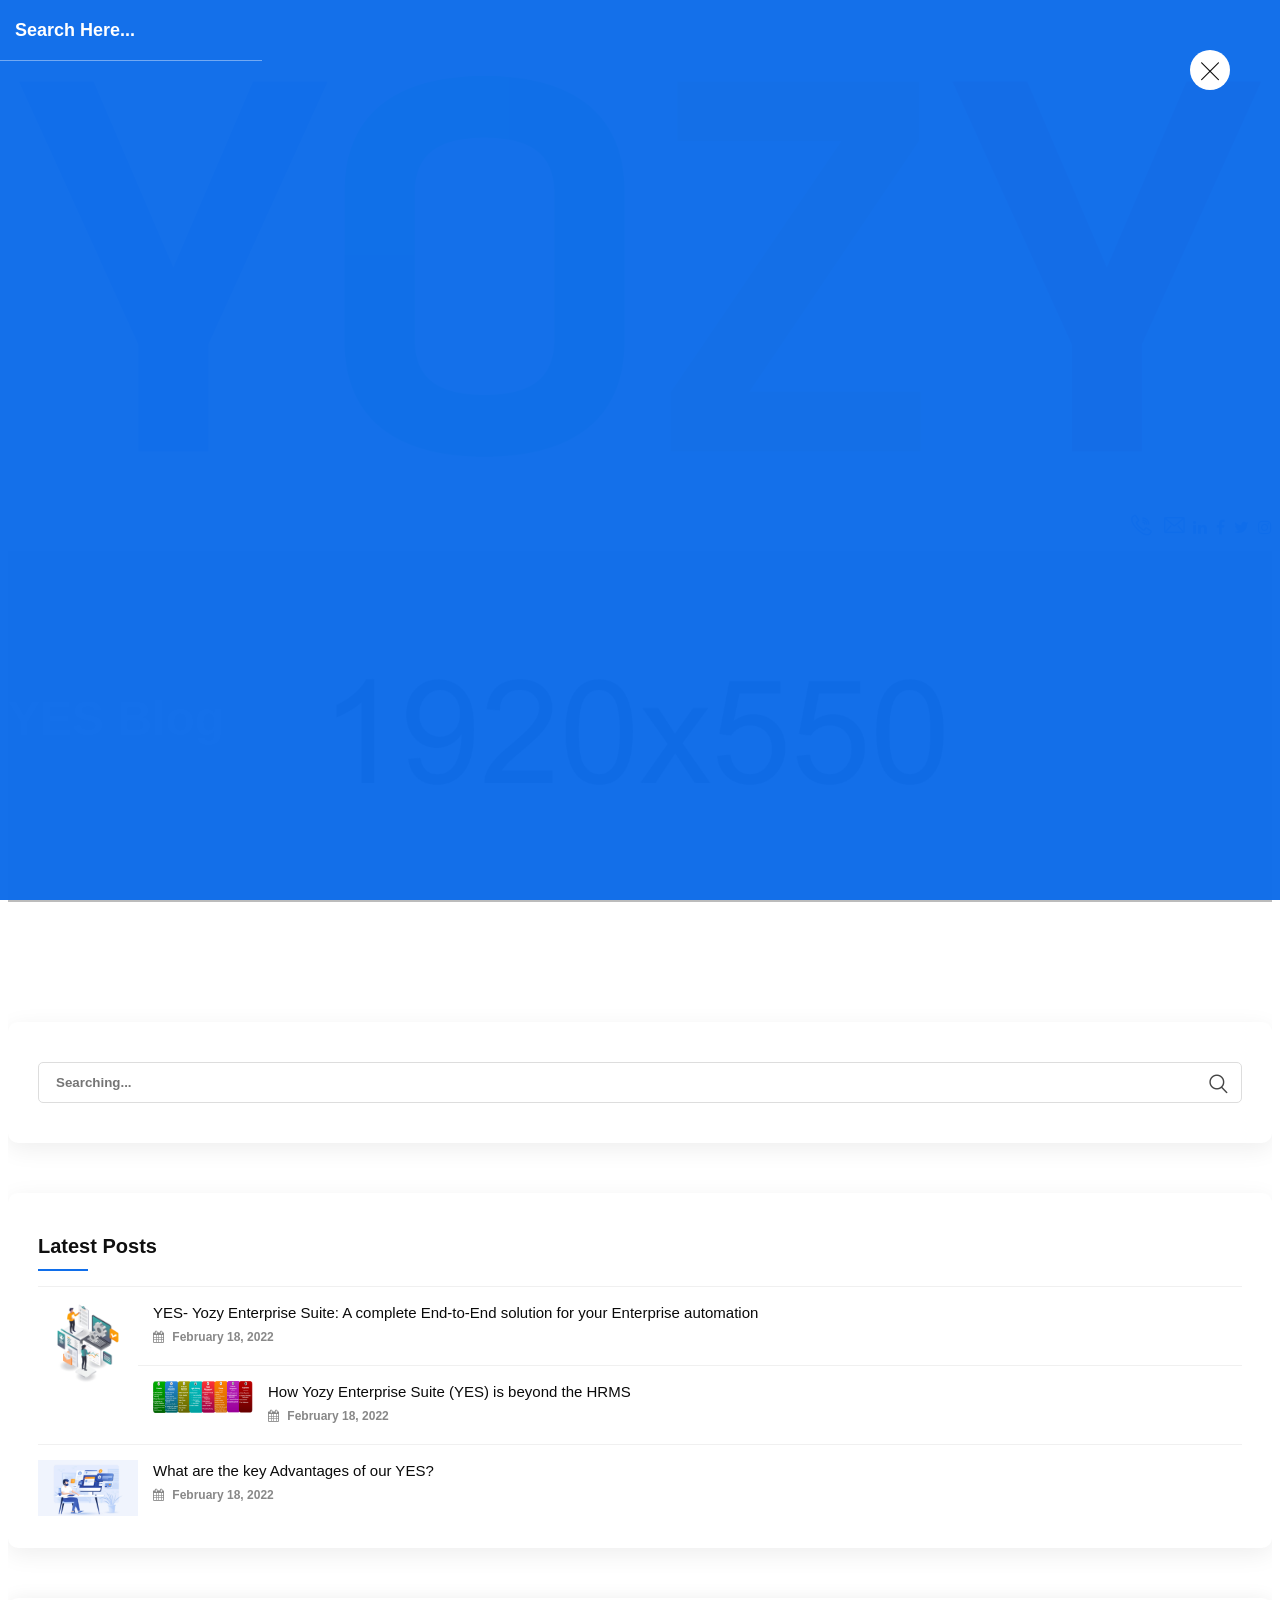
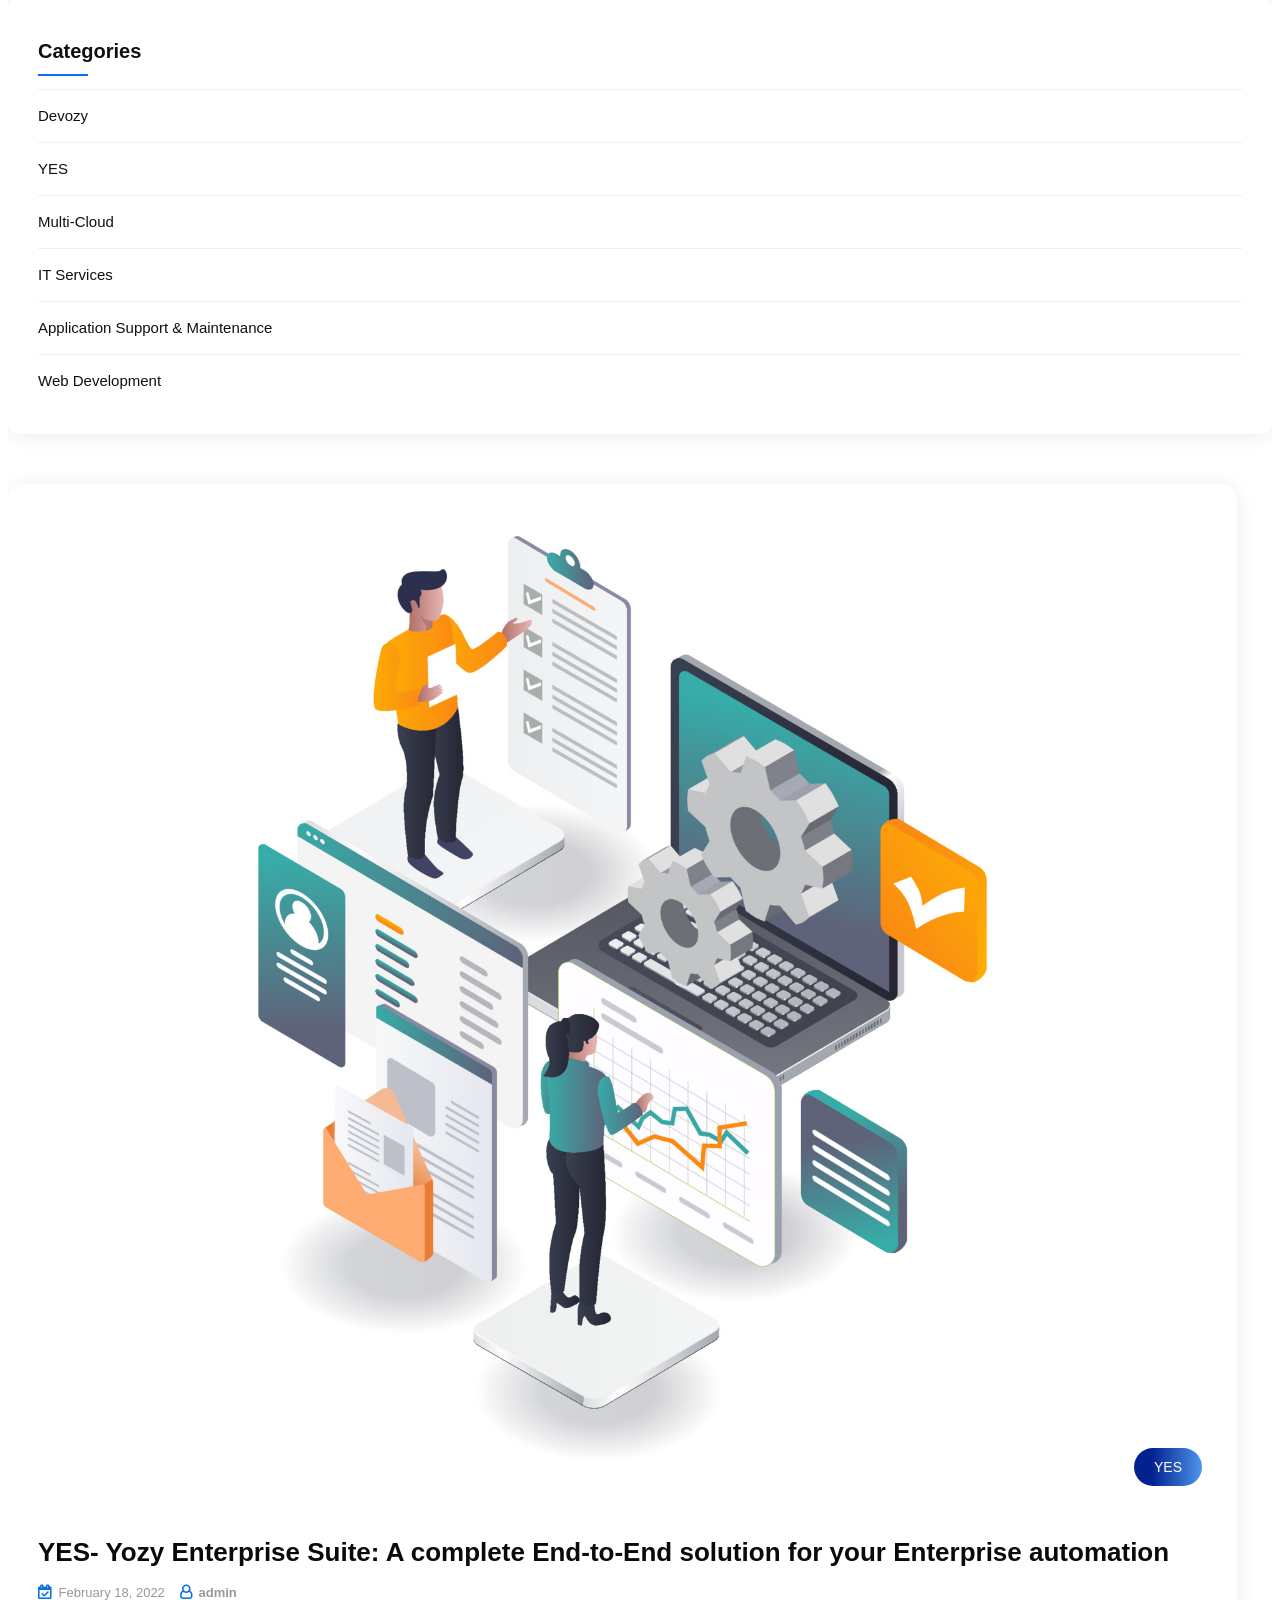
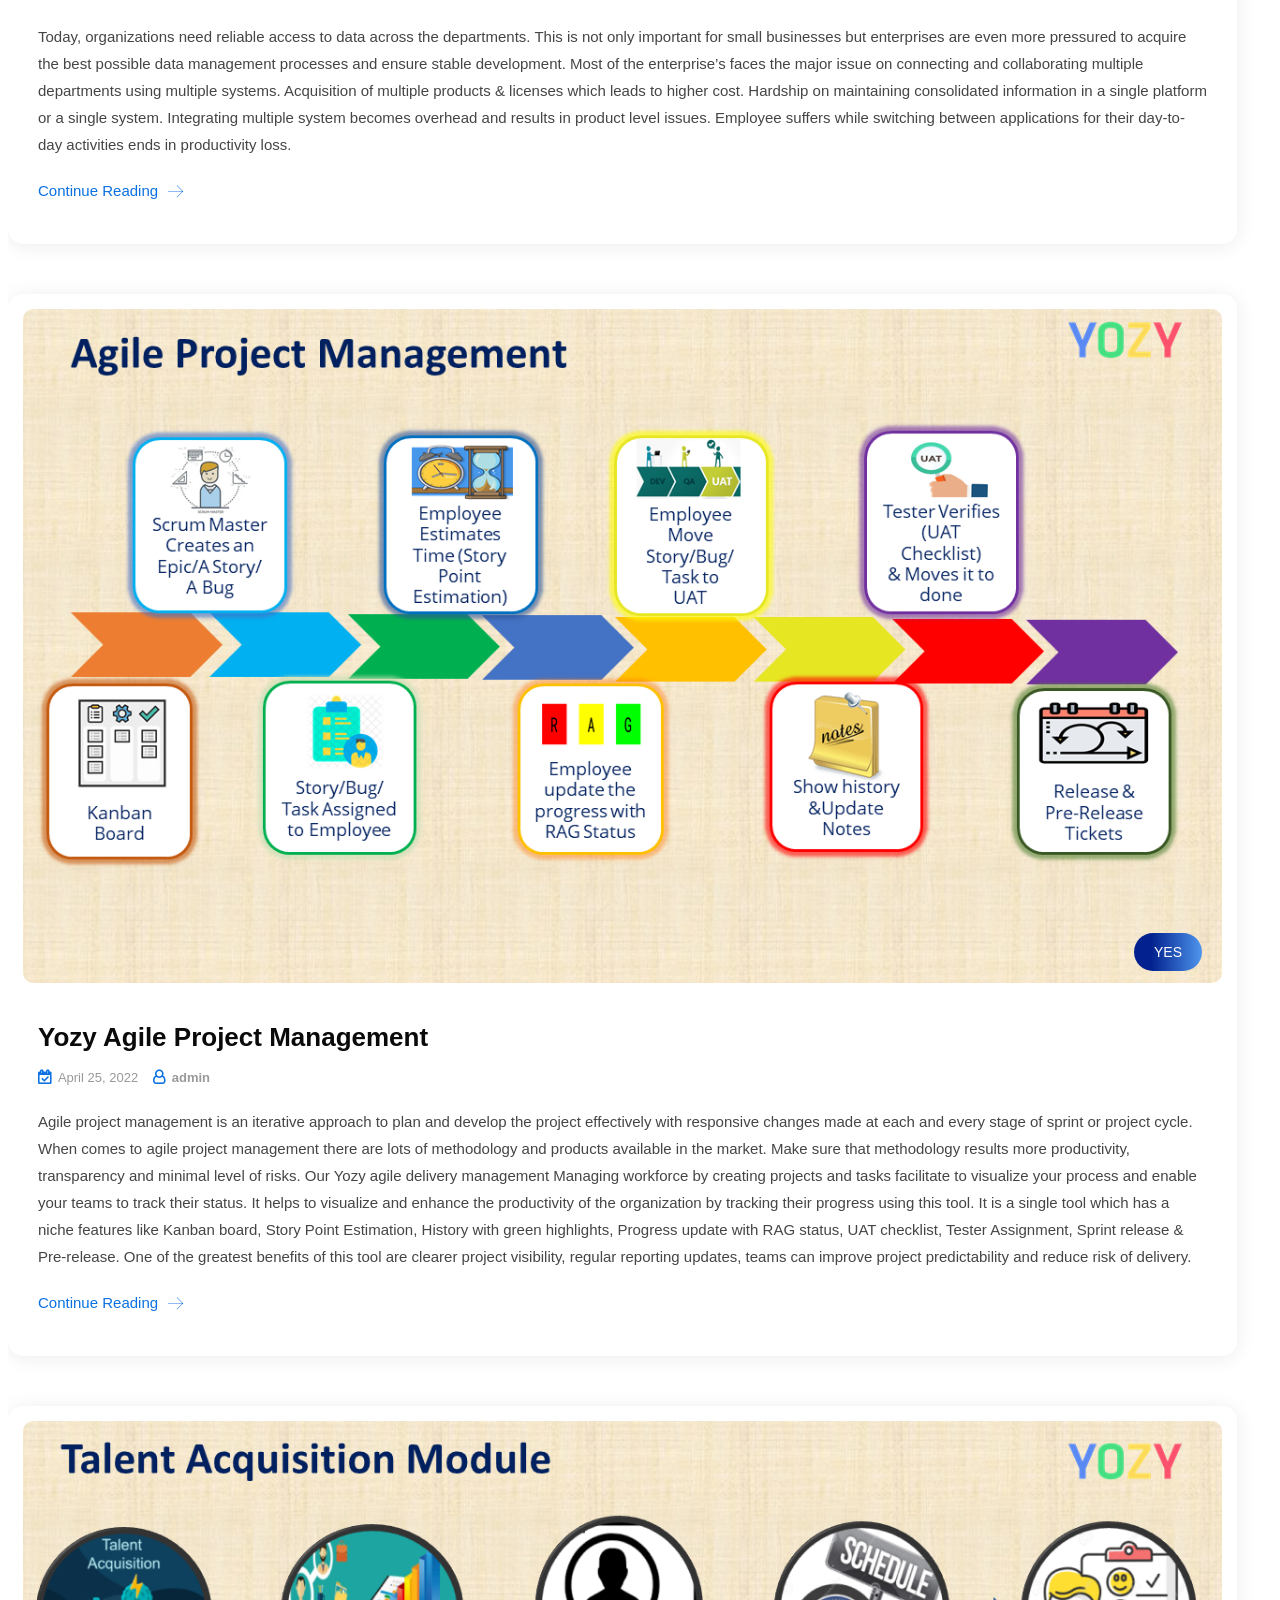
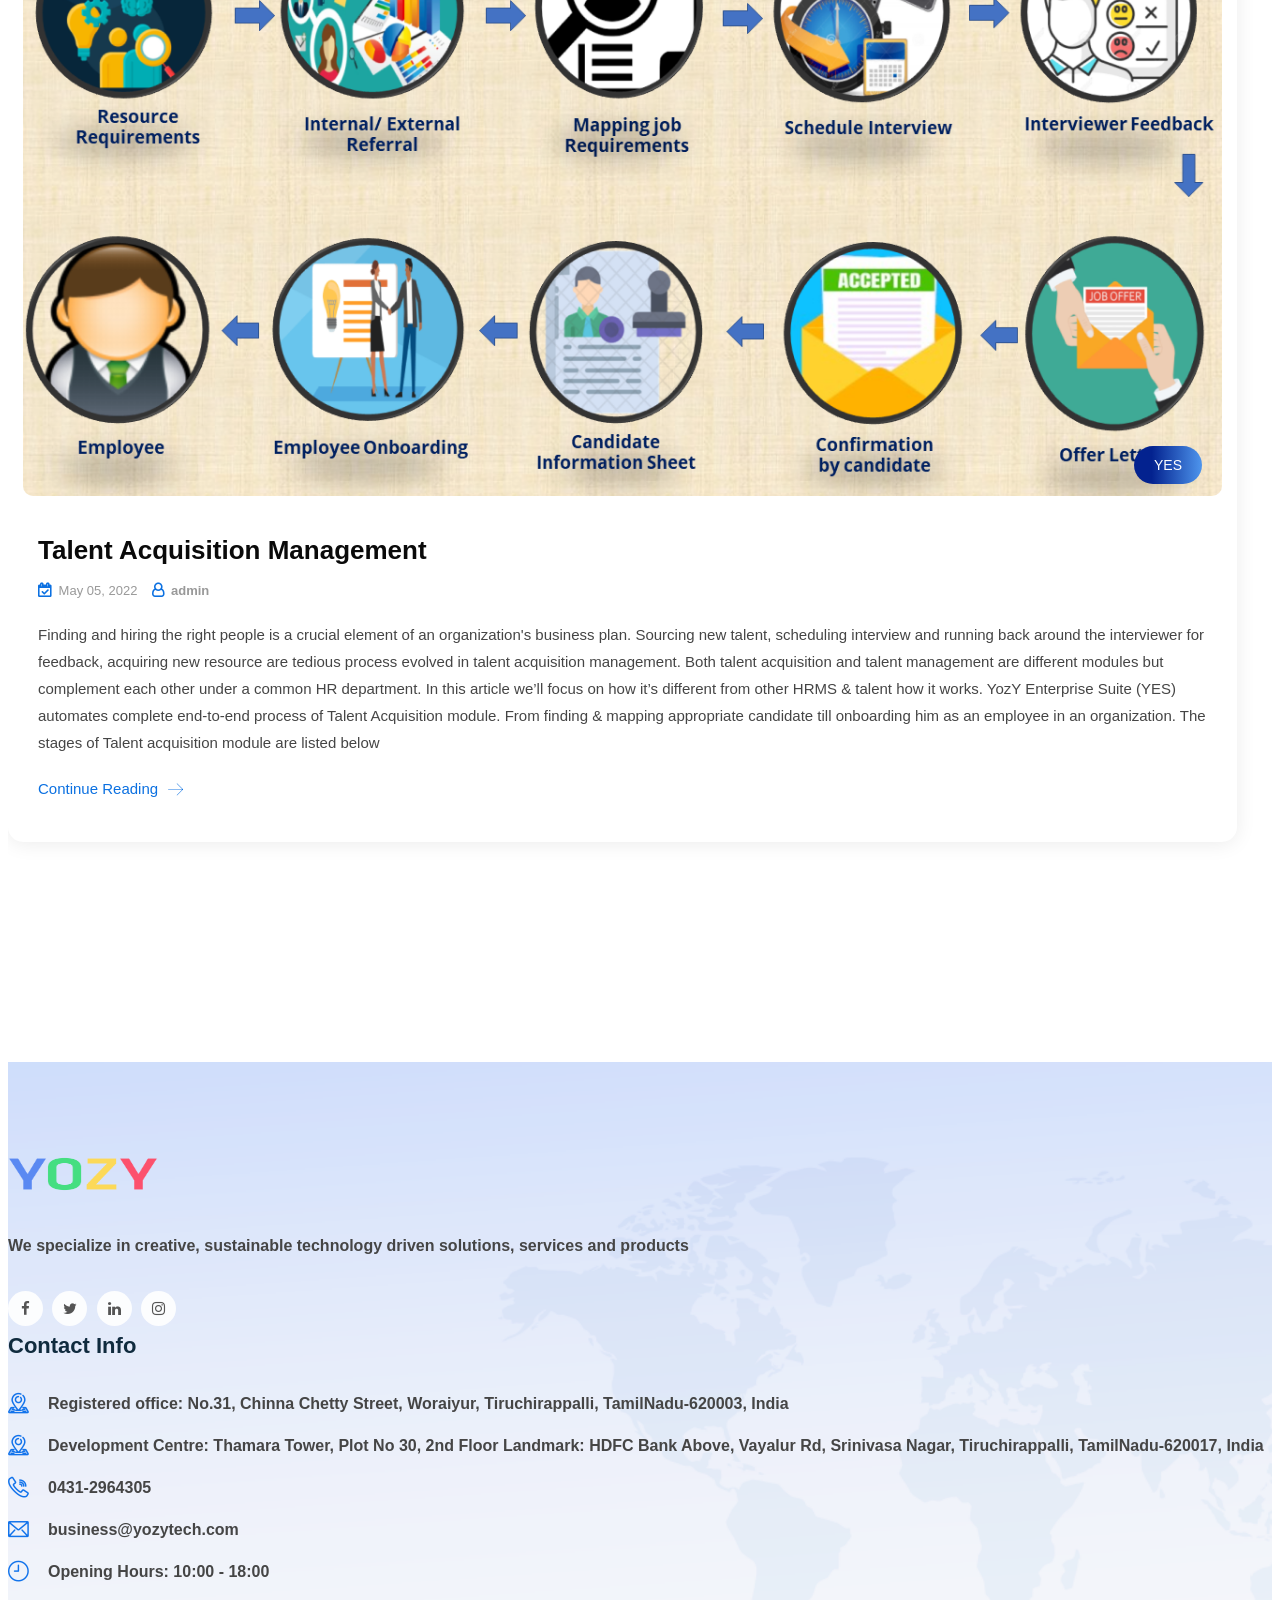
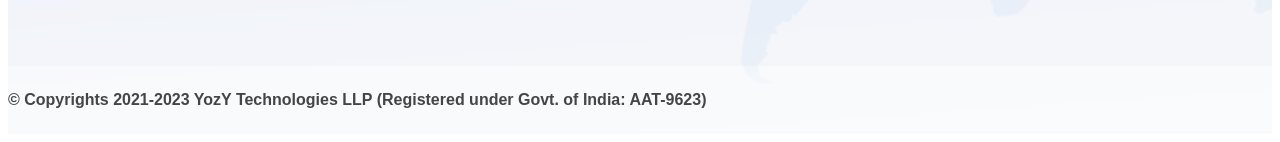
==== blog.html @ b191a543 "Blog Separated" ====
<!DOCTYPE html>
<html lang="zxx">

<head>
    <!-- meta tag -->
    <meta charset="utf-8">
    <title>yes-blog</title>
    <meta name="description" content="">
    <!-- responsive tag -->
    <meta http-equiv="x-ua-compatible" content="ie=edge">
    <meta name="viewport" content="width=device-width, initial-scale=1">
    <!-- favicon -->
    <link rel="apple-touch-icon" href="apple-touch-icon.png">
    <link rel="shortcut icon" type="image/x-icon" href="blog/assets/images/logo.png">
    <!-- Bootstrap v4.4.1 css -->
    <link rel="stylesheet" type="text/css" href="assets/css/bootstrap.min.css">
    <!-- font-blog-details.htmlwesome css -->
    <link rel="stylesheet" type="text/css" href="assets/css/font-awesome.min.css">
    <!-- flaticon css -->
    <link rel="stylesheet" type="text/css" href="assets/fonts/flaticon.css">
    <!-- animate css -->
    <link rel="stylesheet" type="text/css" href="assets/css/animate.css">
    <!-- owl.carousel css -->
    <link rel="stylesheet" type="text/css" href="assets/css/owl.carousel.css">
    <!-- slick css -->
    <link rel="stylesheet" type="text/css" href="assets/css/slick.css">
    <!-- off canvas css -->
    <link rel="stylesheet" type="text/css" href="assets/css/off-canvas.css">
    <!-- magnific popup css -->
    <link rel="stylesheet" type="text/css" href="assets/css/magnific-popup.css">
    <!-- Main Menu css -->
    <link rel="stylesheet" href="assets/css/rsmenu-main.css">
    <!-- spacing css -->
    <link rel="stylesheet" type="text/css" href="assets/css/rs-spacing.css">
    <!-- style css -->
    <link rel="stylesheet" type="text/css" href="style.css">
    <!-- This stylesheet dynamically changed from style.less -->
    <!-- responsive css -->
    <link rel="stylesheet" type="text/css" href="assets/css/responsive.css">
    <!--[if lt IE 9]>
            <script src="https://oss.maxcdn.com/html5shiv/3.7.2/html5shiv.min.js"></script>
            <script src="https://oss.maxcdn.com/respond/1.4.2/respond.min.js"></script>
        <![endif]-->
    <script src="https://ajax.googleapis.com/ajax/libs/jquery/3.5.1/jquery.min.js"></script>
</head>

<body class="defult-home">

    <!--Preloader area start here-->
    <div id="loader" class="loader">
        <div class="loader-container"></div>
    </div>
    <!--Preloader area End here-->

    <!-- Main content Start -->
    <div class="main-content">

        <!--Full width header Start-->
        <div class="full-width-header">
            <!--Header Start-->
            <header id="rs-header" class="rs-header">
                <!-- Topbar Area Start -->
                <div class="topbar-area">
                    <div class="container">
                        <div class="row rs-vertical-middle">
                            <div class="col-lg-2">
                                <div class="logo-part">
                                    <a href="index.html"><img src="/blog/assets/images/logo.png" alt=""></a>
                                </div>
                            </div>
                            <div class="col-lg-10 text-right">
                                <ul class="rs-contact-info">

                                    <li>
                                        <a href="tel:0431-2964305"> <i class="flaticon-call"></i></a> &nbsp;
                                        <a href="mailto:business@yozytech.com"><i class="flaticon-email"></i></a>&nbsp;
                                        <a href="https://www.linkedin.com/authwall?trk=gf&trkInfo=AQHjFMnwrpdUuwAAAX64sLroYeI6r5Vfvj77B6W658xu9poeKT2f0SZDTO-2tDElMqX-w4VWfAhudGSEM7_nipukPmXMqU2J-5nuVwsfyWNIpkMu2L73MnAOoHjZ2jArSZLlfa0=&originalReferer=https://yozytech.com/&sessionRedirect=https%3A%2F%2Fwww.linkedin.com%2Fcompany%2Fyozy-technologies-llp%2F"
                                            target="_blank"><span>
                                                <i class="fa fa-linkedin"></i></span></a>&nbsp;
                                        <a href="https://www.facebook.com/YozY-Technologies-LLP-108913821246594"
                                            target="_blank"><span><i class="fa fa-facebook"></i></span></a>&nbsp;

                                        <a href="https://twitter.com/yozytechnologi1" target="_blank"><span><i
                                                    class="fa fa-twitter"></i></span></a>&nbsp;

                                        <a href="https://www.instagram.com/yozytechnologies/" target="_blank"><span><i
                                                    class="fa fa-instagram"></i></span></a>
                                    </li>
                                </ul>
                            </div>
                        </div>
                    </div>
                </div>
                <!-- Topbar Area End -->

                <!-- Menu Start -->

                <!-- Menu End -->
            </header>
            <!--Header End-->
        </div>
        <!--Full width header End-->

        <!-- Breadcrumbs Start -->
        <div class="rs-breadcrumbs img4">
            <div class="breadcrumbs-inner text-center">
                <h1 class="page-title">YES Blog</h1>

            </div>
        </div>
        <!-- Breadcrumbs End -->

        <!-- Blog Section Start -->
        <div class="rs-inner-blog pt-120 pb-120 md-pt-90 md-pb-90">
            <div class="container">
                <div class="row">
                    <div class="col-lg-4 col-md-12 order-last">
                        <div class="widget-area">
                            <div class="search-widget mb-50">
                                <div class="search-wrap">
                                    <input type="search" placeholder="Searching..." name="s" class="search-input"
                                        value="">
                                    <button type="submit" value="Search"><i class="flaticon-search"></i></button>
                                </div>
                            </div>
                            <div class="recent-posts mb-50">
                                <div class="widget-title">
                                    <h3 class="title">Latest Posts</h3>
                                </div>
                                <div class="recent-post-widget">
                                    <div class="post-img">
                                        <a><img src="blog/assets/images/banner.jpg" alt=""></a>
                                    </div>
                                    <div class="post-desc">
                                        <a href="blog/yes-yozy-enterprise-suite.html">YES- Yozy Enterprise Suite: A complete End-to-End solution for your
                                            Enterprise automation </a>
                                        <span class="date">
                                            <i class="fa fa-calendar"></i>
                                            February 18, 2022
                                        </span>
                                    </div>
                                </div>
                                <div class="recent-post-widget">
                                    <div class="post-img">
                                        <a><img src="blog/assets/images/blog1.png" alt=""></a>
                                    </div>
                                    <div class="post-desc">
                                        <a href="blog/yes-yozy-enterprise-suite.html">How Yozy Enterprise Suite (YES) is beyond the HRMS</a>
                                        <span class="date">
                                            <i class="fa fa-calendar"></i>
                                            February 18, 2022
                                        </span>
                                    </div>
                                </div>
                                <div class="recent-post-widget">
                                    <div class="post-img">
                                        <a><img src="blog/assets/images/blog2.jpg" alt=""></a>
                                    </div>
                                    <div class="post-desc">
                                        <a href="blog/yes-yozy-enterprise-suite.html">What are the key Advantages of our YES?</a>
                                        <span class="date">
                                            <i class="fa fa-calendar"></i>
                                            February 18, 2022
                                        </span>
                                    </div>
                                </div>
                                <!-- <div class="recent-post-widget">
                                        <div class="post-img">
                                            <a ><img src="assets/images/blog/inner/4.jpg" alt=""></a>
                                        </div>
                                        <div class="post-desc">
                                            <a >Servo Project Joins The Linux Foundation Fold Desco </a>
                                            <span class="date">
                                                <i class="fa fa-calendar"></i>
                                                February 18, 2022
                                            </span>
                                        </div>
                                    </div> -->
                            </div>
                            <div class="categories mb-50">
                                <div class="widget-title">
                                    <h3 class="title">Categories</h3>
                                </div>
                                <ul>

                                    <li><a href="https://devozy.yozytech.com/devoy.html" target="_blank">Devozy</a></li>
                                    <li><a href="https://enterprise.yozytech.com/blog.html" target="_blank">YES</a></li>
                                    <li><a>Multi-Cloud</a></li>
                                    <li><a>IT Services</a></li>
                                    <li><a>Application Support & Maintenance</a></li>
                                    <li><a>Web Development</a></li>
                                </ul>
                            </div>
                        </div>
                    </div>
                    <div class="col-lg-8 pr-35 md-pr-15">
                        <div class="row">
                            <div class="col-lg-12 mb-50" id="yes1">
                                <div class="blog-item">
                                    <div class="blog-img">
                                        <a><img src="blog/assets/images/banner.jpg" alt=""></a>
                                        <ul class="post-categories">
                                            <li><a>YES</a></li>
                                        </ul>
                                    </div>
                                    <div class="blog-content" id="yescenter">
                                        <h3 class="blog-title"><a>YES- Yozy Enterprise Suite: A complete End-to-End
                                                solution for your Enterprise automation </a></h3>
                                        <div class="blog-meta">
                                            <ul class="btm-cate">
                                                <li>
                                                    <div class="blog-date">
                                                        <i class="fa fa-calendar-check-o"></i> February 18, 2022
                                                    </div>
                                                </li>
                                                <li>
                                                    <div class="author">
                                                        <i class="fa fa-user-o"></i> admin
                                                    </div>
                                                </li>
                                            </ul>
                                        </div>
                                        <div class="blog-desc">
                                            Today, organizations need reliable access to data across the departments.
                                            This is not only important for small businesses but enterprises are even
                                            more pressured to acquire the best possible data management processes and
                                            ensure stable development. Most of the enterprise’s faces the major issue on
                                            connecting and collaborating multiple departments using multiple systems.
                                            Acquisition of multiple products & licenses which leads to higher cost.
                                            Hardship on maintaining consolidated information in a single platform or a
                                            single system. Integrating multiple system becomes overhead and results in
                                            product level issues. Employee suffers while switching between applications
                                            for their day-to-day activities ends in productivity loss.
                                        </div>
                                        <div class="blog-button inner-blog hand  d-flex justify-content-end">
                                            <a class="blog-btn" id="yescontinue" target="_blank" href="blog/yes-yozy-enterprise-suite.html">Continue Reading</a>
                                        </div>
                                    </div>

                                    <!-- How -->

                                    
                                </div>
                            </div>
                            <div class="col-lg-12 mb-50">

                            </div>
                            <div class="col-lg-12 mb-50 ">

                            </div>

                        </div>
                        <div class="row">
                            <div class="col-lg-12 mb-50" id="yes1">
                                <div class="blog-item">
                                    <div class="blog-img">
                                        <a><img src="blog/assets/images/Agile.png" alt=""></a>
                                        <ul class="post-categories">
                                            <li><a>YES</a></li>
                                        </ul>
                                    </div>
                                    <div class="blog-content" id="agilecenter">
                                        <h3 class="blog-title"><a>Yozy Agile Project Management</a></h3>
                                        <div class="blog-meta">
                                            <ul class="btm-cate">
                                                <li>
                                                    <div class="blog-date">
                                                        <i class="fa fa-calendar-check-o"></i> April 25, 2022
                                                    </div>
                                                </li>
                                                <li>
                                                    <div class="author">
                                                        <i class="fa fa-user-o"></i> admin
                                                    </div>
                                                </li>
                                            </ul>
                                        </div>
                                        <div class="blog-desc">
                                            Agile project management is an iterative approach to plan and develop the
                                            project effectively with responsive changes made at each and every stage of
                                            sprint or project cycle. When comes to agile project management there are lots
                                            of methodology and products available in the market. Make sure that methodology
                                            results more productivity, transparency and minimal level of risks.
                                            Our Yozy agile delivery management Managing workforce by creating projects and
                                            tasks facilitate to visualize your process and enable your teams to track their
                                            status. It helps to visualize and enhance the productivity of the organization
                                            by tracking their progress using this tool. It is a single tool which has a
                                            niche features like Kanban board, Story Point Estimation, History with green
                                            highlights, Progress update with RAG status, UAT checklist, Tester Assignment,
                                            Sprint release & Pre-release. One of the greatest benefits of this tool are
                                            clearer project visibility, regular reporting updates, teams can improve project
                                            predictability and reduce risk of delivery.
    
                                        </div>
                                        <div class="blog-button inner-blog hand  d-flex justify-content-end">
                                            <a class="blog-btn" id="agilecontinue" href="blog/yozy-agile-project-management.html" target="_blank">Continue Reading</a>
                                        </div>
                                    </div>
    
                                    <!-- How -->
    
                                    
                                    <!-- Advantage -->
    
                                </div>
                            </div>
                            <div class="col-lg-12 mb-50">
    
                            </div>
                            <div class="col-lg-12 mb-50 ">
    
                            </div>
    
                        </div>



                        <div class="row">
                            <div class="col-lg-12 mb-50" id="yes1">
                                <div class="blog-item">
                                    <div class="blog-img">
                                        <a><img src="blog/assets/blogimg/Talent Aaq.png" alt=""></a>
                                        <ul class="post-categories">
                                            <li><a>YES</a></li>
                                        </ul>
                                    </div>
                                    <div class="blog-content" id="#talentaq">
                                        <h3 class="blog-title"><a>Talent Acquisition Management</a></h3>
                                        <div class="blog-meta">
                                            <ul class="btm-cate">
                                                <li>
                                                    <div class="blog-date">
                                                        <i class="fa fa-calendar-check-o"></i> May 05, 2022
                                                    </div>
                                                </li>
                                                <li>
                                                    <div class="author">
                                                        <i class="fa fa-user-o"></i> admin
                                                    </div>
                                                </li>
                                            </ul>
                                        </div>
                                        <div class="blog-desc">
                                            Finding and hiring the right people is a crucial element of an organization's business plan. Sourcing new talent, scheduling interview and running back around the interviewer for feedback, acquiring new resource are tedious process evolved in talent acquisition management. Both talent acquisition and talent management are different modules but complement each other under a common HR department. In this article we’ll focus on how it’s different from other HRMS & talent how it works. 
                                            YozY Enterprise Suite (YES) automates complete end-to-end process of Talent Acquisition module. From finding & mapping appropriate candidate till onboarding him as an employee in an organization. 
                                            The stages of Talent acquisition module are listed below

    
                                        </div>
                                        <div class="blog-button inner-blog hand  d-flex justify-content-end">
                                            <a class="blog-btn" id="talentaqcon" href="blog/talent-acquisition-management.html" target="_blank">Continue Reading</a>
                                        </div>
                                    </div>
    
                                    <!-- How -->
    
                                   
                                    <!-- Advantage -->
    
                                </div>
                            </div>
                            <div class="col-lg-12 mb-50">
    
                            </div>
                            <div class="col-lg-12 mb-50 ">
    
                            </div>
    
                        </div>


                        
                    </div>
                </div>
                <!-- Agile -->
               
                   
              
            
        </div>
    </div>
    <!-- Blog Section End -->

    </div>
    <!-- Main content End -->

    <!-- Footer Start -->
    <footer id="rs-footer" class="rs-footer style3 onepage-style4 mt-50">
        <div class="footer-top">
            <div class="container">
                <div class="row">
                    <div class="col-lg-6 col-md-12 col-sm-12 footer-widget">
                        <div class="footer-logo mb-30">
                            <a href="index.html"><img width="150" height="400" src="/blog/yes/assets/images/logo.png" alt=""></a>
                        </div>
                        <div class="textwidget pb-30">
                            <p>We specialize in creative, sustainable technology driven solutions, services and
                                products
                            </p>
                        </div>
                        <ul class="footer-social md-mb-30">
                            <li>
                                <a href="https://www.facebook.com/YozY-Technologies-LLP-108913821246594"
                                    target="_blank"><span><i class="fa fa-facebook"></i></span></a>
                            </li>
                            <li>
                                <a href="https://twitter.com/yozytechnologi1" target="_blank"><span><i
                                            class="fa fa-twitter"></i></span></a>
                            </li>

                            <li>
                                <a href="https://www.linkedin.com/authwall?trk=gf&trkInfo=AQHjFMnwrpdUuwAAAX64sLroYeI6r5Vfvj77B6W658xu9poeKT2f0SZDTO-2tDElMqX-w4VWfAhudGSEM7_nipukPmXMqU2J-5nuVwsfyWNIpkMu2L73MnAOoHjZ2jArSZLlfa0=&originalReferer=https://yozytech.com/&sessionRedirect=https%3A%2F%2Fwww.linkedin.com%2Fcompany%2Fyozy-technologies-llp%2F"
                                    target="_blank"><span>
                                        <i class="fa fa-linkedin"></i></span></a>
                            </li>
                            <li>
                                <a href="https://www.instagram.com/yozytechnologies/" target="_blank"><span><i
                                            class="fa fa-instagram"></i></span></a>
                            </li>

                        </ul>
                    </div>
                    <!-- <div class="col-lg-4 col-md-12 col-sm-12 pl-45 md-pl-15 md-mb-30"> -->
                    <!-- <h3 class="widget-title">IT Services</h3>
                            <ul class="site-map">
                                <li><a>Enterprise Solution</a></li>
                                <li><a>Implementation and Support</a></li>
                                <li><a>Application Development</a></li>
                                <li><a>Product Development</a></li>
                                <li><a>Cloud Migration</a></li>
                              
                                <li><a>E-Commerce</a></li>
                              
                            </ul> -->
                    <!-- </div> -->
                    <div class="col-lg-6 col-md-12 col-sm-12 md-mb-30">
                        <h3 class="widget-title">Contact Info</h3>
                        <ul class="address-widget">
                            <li>
                                <i class="flaticon-location"></i>
                                <div class="desc">Registered office: No.31, Chinna Chetty Street, Woraiyur,
                                    Tiruchirappalli, TamilNadu-620003, India</div>
                            </li>
                            <li>
                                <i class="flaticon-location"></i>
                                <div class="desc">Development Centre: Thamara Tower, Plot No 30, 2nd Floor Landmark:
                                    HDFC Bank Above, Vayalur Rd, Srinivasa Nagar, Tiruchirappalli, TamilNadu-620017,
                                    India
                                </div>
                            </li>
                            <li>
                                <i class="flaticon-call"></i>
                                <div class="desc">
                                    <a href="tel:0431-2964305">0431-2964305</a>
                                </div>
                            </li>
                            <li>
                                <i class="flaticon-email"></i>
                                <div class="desc">
                                    <a href="mailto:support@rstheme.com">business@yozytech.com</a>
                                </div>
                            </li>
                            <li>
                                <i class="flaticon-clock-1"></i>
                                <div class="desc">
                                    Opening Hours: 10:00 - 18:00
                                </div>
                            </li>
                        </ul>
                    </div>
                    <!-- <div class="col-lg-3 col-md-12 col-sm-12">
                                <h3 class="widget-title">Newsletter</h3>
                                <p class="widget-desc">We denounce with righteous and in and dislike men who are so beguiled
                                    and
                                    demo realized.</p>
                                <p>
                                    <input type="email" name="EMAIL" placeholder="Your email address" required="">
                                    <em class="paper-plane"><input type="submit" value="Sign up"></em>
                                    <i class="flaticon-send"></i>
                                </p>
                            </div> -->
                </div>
            </div>
        </div>
        <div class="footer-bottom">
            <div class="container">
                <div class="row y-middle">
                    <!-- <div class="col-lg-6 text-right md-mb-10 order-last">
                                <ul class="copy-right-menu">
                                    <li><a href="index.html">Home</a></li>
                                    <li><a >About</a></li>
                                    <li><a href="blog.html">Blog</a></li>
                                    <li><a href="shop.html">Shop</a></li>
                                    <li><a href="faq.html">FAQs</a></li>
                                </ul>
                            </div> -->
                    <div class="col-lg-12">
                        <div class="copyright text-center">
                            <p> © Copyrights 2021-2023 YozY Technologies LLP (Registered under Govt. of India:
                                AAT-9623)
                            </p>
                        </div>
                    </div>
                </div>
            </div>
        </div>
    </footer>
    <!-- Footer End -->

    <!-- start scrollUp  -->
    <div id="scrollUp" class="orange-color">
        <i class="fa fa-angle-up"></i>
    </div>
    <!-- End scrollUp  -->

    <!-- Search Modal Start -->
    <div class="modal fade search-modal" id="searchModal" tabindex="-1" aria-labelledby="searchModalLabel"
        aria-hidden="true">
        <button type="button" class="close" data-bs-dismiss="modal">
            <span class="flaticon-cross"></span>
        </button>
        <div class="modal-dialog modal-dialog-centered">
            <div class="modal-content">
                <div class="search-block clearfix">
                    <form>
                        <div class="form-group">
                            <input class="form-control" placeholder="Search Here..." type="text">
                        </div>
                    </form>
                </div>
            </div>
        </div>
    </div>
    <!-- Search Modal End -->

    <!-- modernizr js -->
    <script src="assets/js/modernizr-2.8.3.min.js"></script>
    <!-- jquery latest version -->
    <script src="assets/js/jquery.min.js"></script>
    <!-- Bootstrap v4.4.1 js -->
    <script src="assets/js/bootstrap.min.js"></script>
    <!-- Menu js -->
    <script src="assets/js/rsmenu-main.js"></script>
    <!-- op nav js -->
    <script src="assets/js/jquery.nav.js"></script>
    <!-- owl.carousel js -->
    <script src="assets/js/owl.carousel.min.js"></script>
    <!-- wow js -->
    <script src="assets/js/wow.min.js"></script>
    <!-- Skill bar js -->
    <script src="assets/js/skill.bars.jquery.js"></script>
    <script src="assets/js/jquery.counterup.min.js"></script>
    <!-- counter top js -->
    <script src="assets/js/waypoints.min.js"></script>
    <!-- swiper js -->
    <script src="assets/js/swiper.min.js"></script>
    <!-- particles js -->
    <script src="assets/js/particles.min.js"></script>
    <!-- magnific popup js -->
    <script src="assets/js/jquery.magnific-popup.min.js"></script>
    <!-- plugins js -->
    <script src="assets/js/plugins.js"></script>
    <!-- pointer js -->
    <script src="assets/js/pointer.js"></script>
    <!-- contact form js -->
    <script src="assets/js/contact.form.js"></script>
    <!-- main js -->
    <script src="assets/js/main.js"></script>
</body>

</html>

<script>
    var y1 = document.getElementById("yes2");
    var y2 = document.getElementById("yes3");

    var y3 = document.getElementById("yescontinue");
    var a1 = document.getElementById('agile');
    var a2 = document.getElementById('agilecontinue');
    var t1 = document.getElementById('talentaq');
    var t2 = document.getElementById('talentaqcon');

    function yesclick() {

        y3.style.display = "none";
        y1.style.display = "block";
        y2.style.display = "block";


    }
    function agileclick() {


        a1.style.display = "block";
        a2.style.display = "none";

    }

    function talentaqclick() {


t1.style.display = "block";
t2.style.display = "none";

}
    function yesclickhide() {

        y3.style.display = "flex";
        y1.style.display = "none";
        y2.style.display = "none";

    }

    function agileclickhide() {

        a1.style.display = "none";
        a2.style.display = "block";

    }
    function talentaqclickhide(){
        t1.style.display = "none";
        t2.style.display = "block";
    }

</script>
---- assets/fonts/flaticon.css ----
/*
  	Flaticon icon font: Flaticon
  	Creation date: 10/09/2019 11:56
  	*/

@font-face {
  font-family: "Flaticon";
  src: url("./Flaticon.eot");
  src: url("./Flaticon.eot?#iefix") format("embedded-opentype"),
       url("./Flaticon.woff2") format("woff2"),
       url("./Flaticon.woff") format("woff"),
       url("./Flaticon.ttf") format("truetype"),
       url("./Flaticon.svg#Flaticon") format("svg");
  font-weight: normal;
  font-style: normal;
}

@media screen and (-webkit-min-device-pixel-ratio:0) {
  @font-face {
    font-family: "Flaticon";
    src: url("./Flaticon.svg#Flaticon") format("svg");
  }
}

[class^="flaticon-"]:before, [class*=" flaticon-"]:before,
[class^="flaticon-"]:after, [class*=" flaticon-"]:after {   
  font-family: Flaticon;
        font-size: 20px;
font-style: normal;
margin-left: 20px;
}

.flaticon-best:before { content: "\f100"; }
.flaticon-flower:before { content: "\f101"; }
.flaticon-timer:before { content: "\f102"; }
.flaticon-suitcase:before { content: "\f103"; }
.flaticon-chess-piece:before { content: "\f104"; }
.flaticon-clock:before { content: "\f105"; }
.flaticon-time-call:before { content: "\f106"; }
.flaticon-phone:before { content: "\f107"; }
.flaticon-call:before { content: "\f108"; }
.flaticon-email:before { content: "\f109"; }
.flaticon-location:before { content: "\f10a"; }
.flaticon-send:before { content: "\f10b"; }
.flaticon-bag:before { content: "\f10c"; }
.flaticon-supermarket:before { content: "\f10d"; }
.flaticon-basket:before { content: "\f10e"; }
.flaticon-shopping-bag:before { content: "\f10f"; }
.flaticon-right-arrow:before { content: "\f110"; }
.flaticon-left-arrow:before { content: "\f111"; }
.flaticon-back:before { content: "\f112"; }
.flaticon-right-arrow-1:before { content: "\f113"; }
.flaticon-next:before { content: "\f114"; }
.flaticon-back-1:before { content: "\f115"; }
.flaticon-upload:before { content: "\f116"; }
.flaticon-next-1:before { content: "\f117"; }
.flaticon-ui:before { content: "\f118"; }
.flaticon-next-2:before { content: "\f119"; }
.flaticon-back-2:before { content: "\f11a"; }
.flaticon-play-button:before { content: "\f11b"; }
.flaticon-play-button-1:before { content: "\f11c"; }
.flaticon-picture:before { content: "\f11d"; }
.flaticon-image:before { content: "\f11e"; }
.flaticon-gallery:before { content: "\f11f"; }
.flaticon-pictures:before { content: "\f120"; }
.flaticon-unlink:before { content: "\f121"; }
.flaticon-link:before { content: "\f122"; }
.flaticon-link-1:before { content: "\f123"; }
.flaticon-link-2:before { content: "\f124"; }
.flaticon-speaker:before { content: "\f125"; }
.flaticon-speaker-1:before { content: "\f126"; }
.flaticon-picture-1:before { content: "\f127"; }
.flaticon-picture-2:before { content: "\f128"; }
.flaticon-right-quote:before { content: "\f129"; }
.flaticon-error:before { content: "\f12a"; }
.flaticon-cross:before { content: "\f12b"; }
.flaticon-search:before { content: "\f12c"; }
.flaticon-shopping-bag-1:before { content: "\f12d"; }
.flaticon-eye:before { content: "\f12e"; }
.flaticon-user:before { content: "\f12f"; }
.flaticon-user-1:before { content: "\f130"; }
.flaticon-clock-1:before { content: "\f131"; }
.flaticon-comment:before { content: "\f132"; }
.flaticon-folder:before { content: "\f133"; }
.flaticon-price-tag:before { content: "\f134"; }
---- assets/css/off-canvas.css ----
@charset "utf-8";

/**
*
* -----------------------------------------------------------------------------
*
* Template : Cretic - Creative Agency & Portfolio HTML Template
* Author : rs-theme
* Author URI : http://www.rstheme.com/
*
* -----------------------------------------------------------------------------
*
**/


.rs-offcanvas-link {

}

a.nav-expander {
    background: transparent;
    color: #FFFFFF;
    display: block;
    font-size: 16px;
    font-weight: 400;
    height: auto;
    margin-right: 0;
    padding: 0;
    right: 0;
    text-decoration: none;
    text-transform: uppercase;
    top: 0;
    transition: right 0.3s ease-in-out 0s;
    width: auto;
    z-index: 12;
    transition: right 0.3s ease-in-out 0s;
    -webkit-transition: right 0.3s ease-in-out 0s;
    -moz-transition: right 0.3s ease-in-out 0s;
    -o-transition: right 0.3s ease-in-out 0s;
 
}
 
a.nav-expander:hover {
  cursor: pointer;
}

nav.right_menu_togle {
  background: rgba(0,0,0,0.9);
  display: block;
  height: 100%;
  overflow: auto;
  position: fixed;
  right: -520px;
  font-size: 15px;
  top: 0;
  width: 100%;
  max-width: 520px;
  z-index: 2000;
  transition: right 0.3s ease-in-out 0s;
  -webkit-transition: right 0.3s ease-in-out 0s;
  -moz-transition: right 0.3s ease-in-out 0s;
  -o-transition: right 0.3s ease-in-out 0s;
}
.nav-expanded nav {
  right: 0;
}

body.nav-expanded {
  margin-left: 0em;
  transition: right 0.4s ease-in-out 0s;
  -webkit-transition: right 0.4s ease-in-out 0s;
  -moz-transition: right 0.4s ease-in-out 0s;
  -o-transition: right 0.4s ease-in-out 0s;
}
.right_menu_togle .close-btn{
  overflow: hidden;
  padding: 35px 10px 20px;
}
.right_menu_togle .canvas-logo{
    padding-left: 24px;
    padding-bottom: 20px;
}
.right_menu_togle .search-wrap{
    padding: 20px 24px 0;
    position: relative;
}
.right_menu_togle .search-wrap label{
    display: block;
    font-size: 20px;
    color: #fff;
    position: relative;
}
.right_menu_togle .search-wrap input,
.right_menu_togle .search-wrap button{
    border: none;
    outline: none;
}
.right_menu_togle .search-wrap input{
    width: 100%;
    border-radius: 30px;
    background: #fff;
    padding: 7px 25px;
    margin-top: 6px;
}
.right_menu_togle .search-wrap button{
    position: absolute;
    right: 40px;
    background: transparent;
    cursor: pointer;
    bottom: 7px;
    font-size: 18px;
}

.sidebarnav_menu.main-menu li.menu-item-has-children:before{
  position: absolute;
    content: "\f078";
    font-family: FontAwesome;
    color: #ffffff;
    width: 32px;
    height: 32px;
    line-height: 30px;
    background: rgba(255,255,255,0.2);
    border: 1px solid rgba(255,255,255,0.3);
    right: 8px;
    top: 5px;
    cursor: pointer;
    z-index: 999;
    text-align: center;
    font-size: 15px;
  transition: 0.4s;
  -webkit-transition: 0.4s;
  -ms-transition: 0.4s;
}
.sidebarnav_menu.main-menu li.menu-item-has-children.open:before{
    content: "\f077";
  transition: 0.4s;
  -webkit-transition: 0.4s;
  -ms-transition: 0.4s;
}
.sidebarnav_menu.main-menu li.menu-item-has-children ul{
  display: none;
}
.sidebarnav_menu.main-menu li.menu-item-has-children ul li a{
    display: block;
    padding: 8px 45px;
    font-size: 14px;
}

.sidebarnav_menu.main-menu li ul li:hover a,
.sidebarnav_menu.main-menu li ul li.active a{
  background: rgba(0,0,0,0.15) !important;
}
.sidebarnav_menu.main-menu li {
  border-bottom: 1px solid rgba(255,255,255,0.15);
  font-size: 16px;
  position: relative;
  display: block;
}
.sidebarnav_menu.main-menu .list-unstyled li:last-child {
  border-bottom: 0;
}
.sidebarnav_menu.main-menu .list-unstyled {
  border-top: 1px solid rgba(255,255,255,0.15);
}
.sidebarnav_menu.main-menu .list-unstyled li {
  border: 0;
}
.sidebarnav_menu.main-menu li a {
  color: #fff;
  text-decoration: none;
  padding: 8px 24px;
  display: block;
  transition: 0.4s;
  -webkit-transition: 0.4s;
  -ms-transition: 0.4s;
}
.sidebarnav_menu.main-menu li ul li a {
  padding: 8px 0 8px 40px; 
}
.sidebarnav_menu.main-menu li a:hover {
  color: #FFFFFF;
  text-decoration: none;
}
 
.sidebarnav_menu.main-menu a .caret {
  width: 0;
  height: 0;
  display: inline-block;
  vertical-align: top;
  border-top: 4px solid #4f5963;
  border-right: 4px solid transparent;
  border-left: 4px solid transparent;
  content: "";
    margin-top: 8px;
}
 
.sidebarnav_menu.main-menu a:hover .caret {
  border-top-color: #4f5963;
}
 
.sidebarnav_menu.main-menu li.open > a > .caret {
  border-top: none;
  border-bottom: 4px solid #4f5963;
  border-right: 4px solid transparent;
  border-left: 4px solid transparent;
}
 
.sidebarnav_menu.main-menu li.open > a:hover > .caret {
  border-bottom-color: #4f5963;
}
 
.icon:before {
  font-family: 'FontAwesome';
  font-style: normal;
  font-variant: normal;
  font-weight: normal;
  line-height: 1;
  text-transform: none;
  content: '\f105';
}
 
.sidebarnav_menu.main-menu li > a > span.icon {
  float: right;
  margin: 0.1em 1.7em -0.1em 0;
  opacity: 0;
  -webkit-transition: all 0.2s ease-in-out;
  -moz-transition: all 0.2s ease-in-out;
  -o-transition: all 0.2s ease-in-out;
  transition: all 0.2s ease-in-out;
 
}
 
.sidebarnav_menu.main-menu li > a:hover > span.icon {
  float: right;
  margin: 0.1em 0.8em -0.1em 0;
  opacity: 1;
}

.sidebar_nav.navbar {
    position: absolute;
    min-height: auto;
    margin-bottom: 0;
    border: 0;
}
.rs-menu.rs-menu-close,
.sidebar_nav.navbar-inverse{
  background: transparent;
}
---- assets/css/rs-spacing.css ----
/**
*
* -----------------------------------------------------------------------------
*
* Author : rs-theme
* Author URL : http://www.rstheme.com/
* Version: 1.4;
*
* -----------------------------------------------------------------------------
*
**/
html {
  scroll-behavior: smooth;
}
.padding-0{padding:0}.margin-0{margin:0}.pt-0{padding-top:0}.pt-1{padding-top:1px}.pt-2{padding-top:2px}.pt-3{padding-top:3px}.pt-4{padding-top:4px}.pt-5{padding-top:5px}.pt-6{padding-top:6px}.pt-7{padding-top:7px}.pt-8{padding-top:8px}.pt-9{padding-top:9px}.pt-10{padding-top:10px}.pt-11{padding-top:11px}.pt-12{padding-top:12px}.pt-13{padding-top:13px}.pt-14{padding-top:14px}.pt-15{padding-top:15px}.pt-16{padding-top:16px}.pt-17{padding-top:17px}.pt-18{padding-top:18px}.pt-19{padding-top:19px}.pt-20{padding-top:20px}.pt-21{padding-top:21px}.pt-22{padding-top:22px}.pt-23{padding-top:23px}.pt-24{padding-top:24px}.pt-25{padding-top:25px}.pt-26{padding-top:26px}.pt-27{padding-top:27px}.pt-28{padding-top:28px}.pt-29{padding-top:29px}.pt-30{padding-top:30px}.pt-31{padding-top:31px}.pt-32{padding-top:32px}.pt-33{padding-top:33px}.pt-34{padding-top:34px}.pt-35{padding-top:35px}.pt-36{padding-top:36px}.pt-37{padding-top:37px}.pt-38{padding-top:38px}.pt-39{padding-top:39px}.pt-40{padding-top:40px}.pt-41{padding-top:41px}.pt-42{padding-top:42px}.pt-43{padding-top:43px}.pt-44{padding-top:44px}.pt-45{padding-top:45px}.pt-46{padding-top:46px}.pt-47{padding-top:47px}.pt-48{padding-top:48px}.pt-49{padding-top:49px}.pt-50{padding-top:50px}.pt-51{padding-top:51px}.pt-52{padding-top:52px}.pt-53{padding-top:53px}.pt-54{padding-top:54px}.pt-55{padding-top:55px}.pt-56{padding-top:56px}.pt-57{padding-top:57px}.pt-58{padding-top:58px}.pt-59{padding-top:59px}.pt-60{padding-top:60px}.pt-61{padding-top:61px}.pt-62{padding-top:62px}.pt-63{padding-top:63px}.pt-64{padding-top:64px}.pt-65{padding-top:65px}.pt-66{padding-top:66px}.pt-67{padding-top:67px}.pt-68{padding-top:68px}.pt-69{padding-top:69px}.pt-70{padding-top:70px}.pt-71{padding-top:71px}.pt-72{padding-top:72px}.pt-73{padding-top:73px}.pt-74{padding-top:74px}.pt-75{padding-top:75px}.pt-76{padding-top:76px}.pt-77{padding-top:77px}.pt-78{padding-top:78px}.pt-79{padding-top:79px}.pt-80{padding-top:80px}.pt-81{padding-top:81px}.pt-82{padding-top:82px}.pt-83{padding-top:83px}.pt-84{padding-top:84px}.pt-85{padding-top:85px}.pt-86{padding-top:86px}.pt-87{padding-top:87px}.pt-88{padding-top:88px}.pt-89{padding-top:89px}.pt-90{padding-top:90px}.pt-91{padding-top:91px}.pt-92{padding-top:92px}.pt-93{padding-top:93px}.pt-94{padding-top:94px}.pt-95{padding-top:95px}.pt-96{padding-top:96px}.pt-97{padding-top:97px}.pt-98{padding-top:98px}.pt-99{padding-top:99px}.pt-100{padding-top:100px}.pt-101{padding-top:101px}.pt-102{padding-top:102px}.pt-103{padding-top:103px}.pt-104{padding-top:104px}.pt-105{padding-top:105px}.pt-106{padding-top:106px}.pt-107{padding-top:107px}.pt-108{padding-top:108px}.pt-109{padding-top:109px}.pt-110{padding-top:110px}.pt-111{padding-top:111px}.pt-112{padding-top:112px}.pt-113{padding-top:113px}.pt-114{padding-top:114px}.pt-115{padding-top:115px}.pt-116{padding-top:116px}.pt-117{padding-top:117px}.pt-118{padding-top:118px}.pt-119{padding-top:119px}.pt-120{padding-top:120px}.pt-121{padding-top:121px}.pt-122{padding-top:122px}.pt-123{padding-top:123px}.pt-124{padding-top:124px}.pt-125{padding-top:125px}.pt-126{padding-top:126px}.pt-127{padding-top:127px}.pt-128{padding-top:128px}.pt-129{padding-top:129px}.pt-130{padding-top:130px}.pt-131{padding-top:131px}.pt-132{padding-top:132px}.pt-133{padding-top:133px}.pt-134{padding-top:134px}.pt-135{padding-top:135px}.pt-136{padding-top:136px}.pt-137{padding-top:137px}.pt-138{padding-top:138px}.pt-139{padding-top:139px}.pt-140{padding-top:140px}.pt-141{padding-top:141px}.pt-142{padding-top:142px}.pt-143{padding-top:143px}.pt-144{padding-top:144px}.pt-145{padding-top:145px}.pt-146{padding-top:146px}.pt-147{padding-top:147px}.pt-148{padding-top:148px}.pt-149{padding-top:149px}.pt-150{padding-top:150px}.pt-151{padding-top:151px}.pt-152{padding-top:152px}.pt-153{padding-top:153px}.pt-154{padding-top:154px}.pt-155{padding-top:155px}.pt-156{padding-top:156px}.pt-157{padding-top:157px}.pt-158{padding-top:158px}.pt-159{padding-top:159px}.pt-160{padding-top:160px}.pt-161{padding-top:161px}.pt-162{padding-top:162px}.pt-163{padding-top:163px}.pt-164{padding-top:164px}.pt-165{padding-top:165px}.pt-166{padding-top:166px}.pt-167{padding-top:167px}.pt-168{padding-top:168px}.pt-169{padding-top:169px}.pt-170{padding-top:170px}.pt-171{padding-top:171px}.pt-172{padding-top:172px}.pt-173{padding-top:173px}.pt-174{padding-top:174px}.pt-175{padding-top:175px}.pt-176{padding-top:176px}.pt-177{padding-top:177px}.pt-178{padding-top:178px}.pt-179{padding-top:179px}.pt-180{padding-top:180px}.pt-181{padding-top:181px}.pt-182{padding-top:182px}.pt-183{padding-top:183px}.pt-184{padding-top:184px}.pt-185{padding-top:185px}.pt-186{padding-top:186px}.pt-187{padding-top:187px}.pt-188{padding-top:188px}.pt-189{padding-top:189px}.pt-190{padding-top:190px}.pt-191{padding-top:191px}.pt-192{padding-top:192px}.pt-193{padding-top:193px}.pt-194{padding-top:194px}.pt-195{padding-top:195px}.pt-196{padding-top:196px}.pt-197{padding-top:197px}.pt-198{padding-top:198px}.pt-199{padding-top:199px}.pt-200{padding-top:200px}.pb-0{padding-bottom:0}.pb-1{padding-bottom:1px}.pb-2{padding-bottom:2px}.pb-4{padding-bottom:4px}.pb-5{padding-bottom:5px}.pb-6{padding-bottom:6px}.pb-7{padding-bottom:7px}.pb-8{padding-bottom:8px}.pb-9{padding-bottom:9px}.pb-10{padding-bottom:10px}.pb-11{padding-bottom:11px}.pb-12{padding-bottom:12px}.pb-13{padding-bottom:13px}.pb-14{padding-bottom:14px}.pb-15{padding-bottom:15px}.pb-16{padding-bottom:16px}.pb-17{padding-bottom:17px}.pb-18{padding-bottom:18px}.pb-19{padding-bottom:19px}.pb-20{padding-bottom:20px}.pb-21{padding-bottom:21px}.pb-22{padding-bottom:22px}.pb-23{padding-bottom:23px}.pb-24{padding-bottom:24px}.pb-25{padding-bottom:25px}.pb-26{padding-bottom:26px}.pb-27{padding-bottom:27px}.pb-28{padding-bottom:28px}.pb-29{padding-bottom:29px}.pb-30{padding-bottom:30px}.pb-31{padding-bottom:31px}.pb-32{padding-bottom:32px}.pb-33{padding-bottom:33px}.pb-34{padding-bottom:34px}.pb-35{padding-bottom:35px}.pb-36{padding-bottom:36px}.pb-37{padding-bottom:37px}.pb-38{padding-bottom:38px}.pb-39{padding-bottom:39px}.pb-40{padding-bottom:40px}.pb-41{padding-bottom:41px}.pb-42{padding-bottom:42px}.pb-43{padding-bottom:43px}.pb-44{padding-bottom:44px}.pb-45{padding-bottom:45px}.pb-46{padding-bottom:46px}.pb-47{padding-bottom:47px}.pb-48{padding-bottom:48px}.pb-49{padding-bottom:49px}.pb-50{padding-bottom:50px}.pb-51{padding-bottom:51px}.pb-52{padding-bottom:52px}.pb-53{padding-bottom:53px}.pb-54{padding-bottom:54px}.pb-55{padding-bottom:55px}.pb-56{padding-bottom:56px}.pb-57{padding-bottom:57px}.pb-58{padding-bottom:58px}.pb-59{padding-bottom:59px}.pb-60{padding-bottom:60px}.pb-61{padding-bottom:61px}.pb-62{padding-bottom:62px}.pb-63{padding-bottom:63px}.pb-64{padding-bottom:64px}.pb-65{padding-bottom:65px}.pb-66{padding-bottom:66px}.pb-67{padding-bottom:67px}.pb-68{padding-bottom:68px}.pb-69{padding-bottom:69px}.pb-70{padding-bottom:70px}.pb-71{padding-bottom:71px}.pb-72{padding-bottom:72px}.pb-73{padding-bottom:73px}.pb-74{padding-bottom:74px}.pb-75{padding-bottom:75px}.pb-76{padding-bottom:76px}.pb-77{padding-bottom:77px}.pb-78{padding-bottom:78px}.pb-79{padding-bottom:79px}.pb-80{padding-bottom:80px}.pb-81{padding-bottom:81px}.pb-82{padding-bottom:82px}.pb-83{padding-bottom:83px}.pb-84{padding-bottom:84px}.pb-85{padding-bottom:85px}.pb-86{padding-bottom:86px}.pb-87{padding-bottom:87px}.pb-88{padding-bottom:88px}.pb-89{padding-bottom:89px}.pb-90{padding-bottom:90px}.pb-91{padding-bottom:91px}.pb-92{padding-bottom:92px}.pb-93{padding-bottom:93px}.pb-94{padding-bottom:94px}.pb-95{padding-bottom:95px}.pb-96{padding-bottom:96px}.pb-97{padding-bottom:97px}.pb-98{padding-bottom:98px}.pb-99{padding-bottom:99px}.pb-100{padding-bottom:100px}.pb-101{padding-bottom:101px}.pb-102{padding-bottom:102px}.pb-104{padding-bottom:104px}.pb-105{padding-bottom:105px}.pb-106{padding-bottom:106px}.pb-107{padding-bottom:107px}.pb-108{padding-bottom:108px}.pb-109{padding-bottom:109px}.pb-110{padding-bottom:110px}.pb-111{padding-bottom:111px}.pb-112{padding-bottom:112px}.pb-113{padding-bottom:113px}.pb-114{padding-bottom:114px}.pb-115{padding-bottom:115px}.pb-116{padding-bottom:116px}.pb-117{padding-bottom:117px}.pb-118{padding-bottom:118px}.pb-119{padding-bottom:119px}.pb-120{padding-bottom:120px}.pb-121{padding-bottom:121px}.pb-122{padding-bottom:122px}.pb-123{padding-bottom:123px}.pb-124{padding-bottom:124px}.pb-125{padding-bottom:125px}.pb-126{padding-bottom:126px}.pb-127{padding-bottom:127px}.pb-128{padding-bottom:128px}.pb-129{padding-bottom:129px}.pb-130{padding-bottom:130px}.pb-131{padding-bottom:131px}.pb-132{padding-bottom:132px}.pb-133{padding-bottom:133px}.pb-134{padding-bottom:134px}.pb-135{padding-bottom:135px}.pb-136{padding-bottom:136px}.pb-137{padding-bottom:137px}.pb-138{padding-bottom:138px}.pb-139{padding-bottom:139px}.pb-140{padding-bottom:140px}.pb-141{padding-bottom:141px}.pb-142{padding-bottom:142px}.pb-143{padding-bottom:143px}.pb-144{padding-bottom:144px}.pb-145{padding-bottom:145px}.pb-146{padding-bottom:146px}.pb-147{padding-bottom:147px}.pb-148{padding-bottom:148px}.pb-149{padding-bottom:149px}.pb-150{padding-bottom:150px}.pb-151{padding-bottom:151px}.pb-152{padding-bottom:152px}.pb-153{padding-bottom:153px}.pb-154{padding-bottom:154px}.pb-155{padding-bottom:155px}.pb-156{padding-bottom:156px}.pb-157{padding-bottom:157px}.pb-158{padding-bottom:158px}.pb-159{padding-bottom:159px}.pb-160{padding-bottom:160px}.pb-161{padding-bottom:161px}.pb-162{padding-bottom:162px}.pb-163{padding-bottom:163px}.pb-164{padding-bottom:164px}.pb-165{padding-bottom:165px}.pb-166{padding-bottom:166px}.pb-167{padding-bottom:167px}.pb-168{padding-bottom:168px}.pb-169{padding-bottom:169px}.pb-170{padding-bottom:170px}.pb-171{padding-bottom:171px}.pb-172{padding-bottom:172px}.pb-173{padding-bottom:173px}.pb-174{padding-bottom:174px}.pb-175{padding-bottom:175px}.pb-176{padding-bottom:176px}.pb-177{padding-bottom:177px}.pb-178{padding-bottom:178px}.pb-179{padding-bottom:179px}.pb-180{padding-bottom:180px}.pb-181{padding-bottom:181px}.pb-182{padding-bottom:182px}.pb-183{padding-bottom:183px}.pb-184{padding-bottom:184px}.pb-185{padding-bottom:185px}.pb-186{padding-bottom:186px}.pb-187{padding-bottom:187px}.pb-188{padding-bottom:188px}.pb-189{padding-bottom:189px}.pb-190{padding-bottom:190px}.pb-191{padding-bottom:191px}.pb-192{padding-bottom:192px}.pb-193{padding-bottom:193px}.pb-194{padding-bottom:194px}.pb-195{padding-bottom:195px}.pb-196{padding-bottom:196px}.pb-197{padding-bottom:197px}.pb-198{padding-bottom:198px}.pb-199{padding-bottom:199px}.pb-200{padding-bottom:200px}.pr-0{padding-right:0}.pr-1{padding-right:1px}.pr-2{padding-right:2px}.pr-4{padding-right:4px}.pr-5{padding-right:5px}.pr-6{padding-right:6px}.pr-7{padding-right:7px}.pr-8{padding-right:8px}.pr-9{padding-right:9px}.pr-10{padding-right:10px}.pr-11{padding-right:11px}.pr-12{padding-right:12px}.pr-13{padding-right:13px}.pr-14{padding-right:14px}.pr-15{padding-right:15px}.pr-16{padding-right:16px}.pr-17{padding-right:17px}.pr-18{padding-right:18px}.pr-19{padding-right:19px}.pr-20{padding-right:20px}.pr-21{padding-right:21px}.pr-22{padding-right:22px}.pr-23{padding-right:23px}.pr-24{padding-right:24px}.pr-25{padding-right:25px}.pr-26{padding-right:26px}.pr-27{padding-right:27px}.pr-28{padding-right:28px}.pr-29{padding-right:29px}.pr-30{padding-right:30px}.pr-31{padding-right:31px}.pr-32{padding-right:32px}.pr-33{padding-right:33px}.pr-34{padding-right:34px}.pr-35{padding-right:35px}.pr-36{padding-right:36px}.pr-37{padding-right:37px}.pr-38{padding-right:38px}.pr-39{padding-right:39px}.pr-40{padding-right:40px}.pr-41{padding-right:41px}.pr-42{padding-right:42px}.pr-43{padding-right:43px}.pr-44{padding-right:44px}.pr-45{padding-right:45px}.pr-46{padding-right:46px}.pr-47{padding-right:47px}.pr-48{padding-right:48px}.pr-49{padding-right:49px}.pr-50{padding-right:50px}.pr-51{padding-right:51px}.pr-52{padding-right:52px}.pr-53{padding-right:53px}.pr-54{padding-right:54px}.pr-55{padding-right:55px}.pr-56{padding-right:56px}.pr-57{padding-right:57px}.pr-58{padding-right:58px}.pr-59{padding-right:59px}.pr-60{padding-right:60px}.pr-61{padding-right:61px}.pr-62{padding-right:62px}.pr-63{padding-right:63px}.pr-64{padding-right:64px}.pr-65{padding-right:65px}.pr-66{padding-right:66px}.pr-67{padding-right:67px}.pr-68{padding-right:68px}.pr-69{padding-right:69px}.pr-70{padding-right:70px}.pr-71{padding-right:71px}.pr-72{padding-right:72px}.pr-73{padding-right:73px}.pr-74{padding-right:74px}.pr-75{padding-right:75px}.pr-76{padding-right:76px}.pr-77{padding-right:77px}.pr-78{padding-right:78px}.pr-79{padding-right:79px}.pr-80{padding-right:80px}.pr-81{padding-right:81px}.pr-82{padding-right:82px}.pr-83{padding-right:83px}.pr-84{padding-right:84px}.pr-85{padding-right:85px}.pr-86{padding-right:86px}.pr-87{padding-right:87px}.pr-88{padding-right:88px}.pr-89{padding-right:89px}.pr-90{padding-right:90px}.pr-91{padding-right:91px}.pr-92{padding-right:92px}.pr-93{padding-right:93px}.pr-94{padding-right:94px}.pr-95{padding-right:95px}.pr-96{padding-right:96px}.pr-97{padding-right:97px}.pr-98{padding-right:98px}.pr-99{padding-right:99px}.pr-100{padding-right:100px}.pr-101{padding-right:101px}.pr-102{padding-right:102px}.pr-104{padding-right:104px}.pr-105{padding-right:105px}.pr-106{padding-right:106px}.pr-107{padding-right:107px}.pr-108{padding-right:108px}.pr-109{padding-right:109px}.pr-110{padding-right:110px}.pr-111{padding-right:111px}.pr-112{padding-right:112px}.pr-113{padding-right:113px}.pr-114{padding-right:114px}.pr-115{padding-right:115px}.pr-116{padding-right:116px}.pr-117{padding-right:117px}.pr-118{padding-right:118px}.pr-119{padding-right:119px}.pr-120{padding-right:120px}.pr-121{padding-right:121px}.pr-122{padding-right:122px}.pr-123{padding-right:123px}.pr-124{padding-right:124px}.pr-125{padding-right:125px}.pr-126{padding-right:126px}.pr-127{padding-right:127px}.pr-128{padding-right:128px}.pr-129{padding-right:129px}.pr-130{padding-right:130px}.pr-131{padding-right:131px}.pr-132{padding-right:132px}.pr-133{padding-right:133px}.pr-134{padding-right:134px}.pr-135{padding-right:135px}.pr-136{padding-right:136px}.pr-137{padding-right:137px}.pr-138{padding-right:138px}.pr-139{padding-right:139px}.pr-140{padding-right:140px}.pr-141{padding-right:141px}.pr-142{padding-right:142px}.pr-143{padding-right:143px}.pr-144{padding-right:144px}.pr-145{padding-right:145px}.pr-146{padding-right:146px}.pr-147{padding-right:147px}.pr-148{padding-right:148px}.pr-149{padding-right:149px}.pr-150{padding-right:150px}.pr-151{padding-right:151px}.pr-152{padding-right:152px}.pr-153{padding-right:153px}.pr-154{padding-right:154px}.pr-155{padding-right:155px}.pr-156{padding-right:156px}.pr-157{padding-right:157px}.pr-158{padding-right:158px}.pr-159{padding-right:159px}.pr-160{padding-right:160px}.pr-161{padding-right:161px}.pr-162{padding-right:162px}.pr-163{padding-right:163px}.pr-164{padding-right:164px}.pr-165{padding-right:165px}.pr-166{padding-right:166px}.pr-167{padding-right:167px}.pr-168{padding-right:168px}.pr-169{padding-right:169px}.pr-170{padding-right:170px}.pr-171{padding-right:171px}.pr-172{padding-right:172px}.pr-173{padding-right:173px}.pr-174{padding-right:174px}.pr-175{padding-right:175px}.pr-176{padding-right:176px}.pr-177{padding-right:177px}.pr-178{padding-right:178px}.pr-179{padding-right:179px}.pr-180{padding-right:180px}.pr-181{padding-right:181px}.pr-182{padding-right:182px}.pr-183{padding-right:183px}.pr-184{padding-right:184px}.pr-185{padding-right:185px}.pr-186{padding-right:186px}.pr-187{padding-right:187px}.pr-188{padding-right:188px}.pr-189{padding-right:189px}.pr-190{padding-right:190px}.pr-191{padding-right:191px}.pr-192{padding-right:192px}.pr-193{padding-right:193px}.pr-194{padding-right:194px}.pr-195{padding-right:195px}.pr-196{padding-right:196px}.pr-197{padding-right:197px}.pr-198{padding-right:198px}.pr-199{padding-right:199px}.pr-200{padding-right:200px}.pl-0{padding-left:0}.pl-1{padding-left:1px}.pl-2{padding-left:2px}.pb-3{padding-bottom:3px}.pl-4{padding-left:4px}.pl-5{padding-left:5px !important}.pl-6{padding-left:6px}.pl-7{padding-left:7px}.pl-8{padding-left:8px}.pl-9{padding-left:9px}.pl-10{padding-left:10px}.pl-11{padding-left:11px}.pl-12{padding-left:12px}.pl-13{padding-left:13px}.pl-14{padding-left:14px}.pl-15{padding-left:15px}.pl-16{padding-left:16px}.pl-17{padding-left:17px}.pl-18{padding-left:18px}.pl-19{padding-left:19px}.pl-20{padding-left:20px}.pl-21{padding-left:21px}.pl-22{padding-left:22px}.pl-23{padding-left:23px}.pl-24{padding-left:24px}.pl-25{padding-left:25px}.pl-26{padding-left:26px}.pl-27{padding-left:27px}.pl-28{padding-left:28px}.pl-29{padding-left:29px}.pl-30{padding-left:30px}.pl-31{padding-left:31px}.pl-32{padding-left:32px}.pl-33{padding-left:33px}.pl-34{padding-left:34px}.pl-35{padding-left:35px}.pl-36{padding-left:36px}.pl-37{padding-left:37px}.pl-38{padding-left:38px}.pl-39{padding-left:39px}.pl-40{padding-left:40px}.pl-41{padding-left:41px}.pl-42{padding-left:42px}.pl-43{padding-left:43px}.pl-44{padding-left:44px}.pl-45{padding-left:45px}.pl-46{padding-left:46px}.pl-47{padding-left:47px}.pl-48{padding-left:48px}.pl-49{padding-left:49px}.pl-50{padding-left:50px}.pl-51{padding-left:51px}.pl-52{padding-left:52px}.pl-53{padding-left:53px}.pl-54{padding-left:54px}.pl-55{padding-left:55px}.pl-56{padding-left:56px}.pl-57{padding-left:57px}.pl-58{padding-left:58px}.pl-59{padding-left:59px}.pl-60{padding-left:60px}.pl-61{padding-left:61px}.pl-62{padding-left:62px}.pl-63{padding-left:63px}.pl-64{padding-left:64px}.pl-65{padding-left:65px}.pl-66{padding-left:66px}.pl-67{padding-left:67px}.pl-68{padding-left:68px}.pl-69{padding-left:69px}.pl-70{padding-left:70px}.pl-71{padding-left:71px}.pl-72{padding-left:72px}.pl-73{padding-left:73px}.pl-74{padding-left:74px}.pl-75{padding-left:75px}.pl-76{padding-left:76px}.pl-77{padding-left:77px}.pl-78{padding-left:78px}.pl-79{padding-left:79px}.pl-80{padding-left:80px}.pl-81{padding-left:81px}.pl-82{padding-left:82px}.pl-83{padding-left:83px}.pl-84{padding-left:84px}.pl-85{padding-left:85px}.pl-86{padding-left:86px}.pl-87{padding-left:87px}.pl-88{padding-left:88px}.pl-89{padding-left:89px}.pl-90{padding-left:90px}.pl-91{padding-left:91px}.pl-92{padding-left:92px}.pl-93{padding-left:93px}.pl-94{padding-left:94px}.pl-95{padding-left:95px}.pl-96{padding-left:96px}.pl-97{padding-left:97px}.pl-98{padding-left:98px}.pl-99{padding-left:99px}.pl-100{padding-left:100px}.pl-101{padding-left:101px}.pl-102{padding-left:102px}.pb-103{padding-bottom:103px}.pl-104{padding-left:104px}.pl-105{padding-left:105px}.pl-106{padding-left:106px}.pl-107{padding-left:107px}.pl-108{padding-left:108px}.pl-109{padding-left:109px}.pl-110{padding-left:110px}.pl-111{padding-left:111px}.pl-112{padding-left:112px}.pl-113{padding-left:113px}.pl-114{padding-left:114px}.pl-115{padding-left:115px}.pl-116{padding-left:116px}.pl-117{padding-left:117px}.pl-118{padding-left:118px}.pl-119{padding-left:119px}.pl-120{padding-left:120px}.pl-121{padding-left:121px}.pl-122{padding-left:122px}.pl-123{padding-left:123px}.pl-124{padding-left:124px}.pl-125{padding-left:125px}.pl-126{padding-left:126px}.pl-127{padding-left:127px}.pl-128{padding-left:128px}.pl-129{padding-left:129px}.pl-130{padding-left:130px}.pl-131{padding-left:131px}.pl-132{padding-left:132px}.pl-133{padding-left:133px}.pl-134{padding-left:134px}.pl-135{padding-left:135px}.pl-136{padding-left:136px}.pl-137{padding-left:137px}.pl-138{padding-left:138px}.pl-139{padding-left:139px}.pl-140{padding-left:140px}.pl-141{padding-left:141px}.pl-142{padding-left:142px}.pl-143{padding-left:143px}.pl-144{padding-left:144px}.pl-145{padding-left:145px}.pl-146{padding-left:146px}.pl-147{padding-left:147px}.pl-148{padding-left:148px}.pl-149{padding-left:149px}.pl-150{padding-left:150px}.pl-151{padding-left:151px}.pl-152{padding-left:152px}.pl-153{padding-left:153px}.pl-154{padding-left:154px}.pl-155{padding-left:155px}.pl-156{padding-left:156px}.pl-157{padding-left:157px}.pl-158{padding-left:158px}.pl-159{padding-left:159px}.pl-160{padding-left:160px}.pl-161{padding-left:161px}.pl-162{padding-left:162px}.pl-163{padding-left:163px}.pl-164{padding-left:164px}.pl-165{padding-left:165px}.pl-166{padding-left:166px}.pl-167{padding-left:167px}.pl-168{padding-left:168px}.pl-169{padding-left:169px}.pl-170{padding-left:170px}.pl-171{padding-left:171px}.pl-172{padding-left:172px}.pl-173{padding-left:173px}.pl-174{padding-left:174px}.pl-175{padding-left:175px}.pl-176{padding-left:176px}.pl-177{padding-left:177px}.pl-178{padding-left:178px}.pl-179{padding-left:179px}.pl-180{padding-left:180px}.pl-181{padding-left:181px}.pl-182{padding-left:182px}.pl-183{padding-left:183px}.pl-184{padding-left:184px}.pl-185{padding-left:185px}.pl-186{padding-left:186px}.pl-187{padding-left:187px}.pl-188{padding-left:188px}.pl-189{padding-left:189px}.pl-190{padding-left:190px}.pl-191{padding-left:191px}.pl-192{padding-left:192px}.pl-193{padding-left:193px}.pl-194{padding-left:194px}.pl-195{padding-left:195px}.pl-196{padding-left:196px}.pl-197{padding-left:197px}.pl-198{padding-left:198px}.pl-199{padding-left:199px}.pl-200{padding-left:200px}.mt-0{margin-top:0}.mt-1{margin-top:1px}.mt-2{margin-top:2px}.mt-3{margin-top:3px}.mt-4{margin-top:4px}.mt-5{margin-top:5px}.mt-6{margin-top:6px}.mt-7{margin-top:7px}.mt-8{margin-top:8px}.mt-9{margin-top:9px}.mt-10{margin-top:10px}.mt-11{margin-top:11px}.mt-12{margin-top:12px}.mt-13{margin-top:13px}.mt-14{margin-top:14px}.mt-15{margin-top:15px}.mt-16{margin-top:16px}.mt-17{margin-top:17px}.mt-18{margin-top:18px}.mt-19{margin-top:19px}.mt-20{margin-top:20px}.mt-21{margin-top:21px}.mt-22{margin-top:22px}.mt-23{margin-top:23px}.mt-24{margin-top:24px}.mt-25{margin-top:25px}.mt-26{margin-top:26px}.mt-27{margin-top:27px}.mt-28{margin-top:28px}.mt-29{margin-top:29px}.mt-30{margin-top:30px}.mt-31{margin-top:31px}.mt-32{margin-top:32px}.mt-33{margin-top:33px}.mt-34{margin-top:34px}.mt-35{margin-top:35px}.mt-36{margin-top:36px}.mt-37{margin-top:37px}.mt-38{margin-top:38px}.mt-39{margin-top:39px}.mt-40{margin-top:40px}.mt-41{margin-top:41px}.mt-42{margin-top:42px}.mt-43{margin-top:43px}.mt-44{margin-top:44px}.mt-45{margin-top:45px}.mt-46{margin-top:46px}.mt-47{margin-top:47px}.mt-48{margin-top:48px}.mt-49{margin-top:49px}.mt-50{margin-top:50px}.mt-51{margin-top:51px}.mt-52{margin-top:52px}.mt-53{margin-top:53px}.mt-54{margin-top:54px}.mt-55{margin-top:55px}.mt-56{margin-top:56px}.mt-57{margin-top:57px}.mt-58{margin-top:58px}.mt-59{margin-top:59px}.mt-60{margin-top:60px}.mt-61{margin-top:61px}.mt-62{margin-top:62px}.mt-63{margin-top:63px}.mt-64{margin-top:64px}.mt-65{margin-top:65px}.mt-66{margin-top:66px}.mt-67{margin-top:67px}.mt-68{margin-top:68px}.mt-69{margin-top:69px}.mt-70{margin-top:70px}.mt-71{margin-top:71px}.mt-72{margin-top:72px}.mt-73{margin-top:73px}.mt-74{margin-top:74px}.mt-75{margin-top:75px}.mt-76{margin-top:76px}.mt-77{margin-top:77px}.mt-78{margin-top:78px}.mt-79{margin-top:79px}.mt-80{margin-top:80px}.mt-81{margin-top:81px}.mt-82{margin-top:82px}.mt-83{margin-top:83px}.mt-84{margin-top:84px}.mt-85{margin-top:85px}.mt-86{margin-top:86px}.mt-87{margin-top:87px}.mt-88{margin-top:88px}.mt-89{margin-top:89px}.mt-90{margin-top:90px}.mt-91{margin-top:91px}.mt-92{margin-top:92px}.mt-93{margin-top:93px}.mt-94{margin-top:94px}.mt-95{margin-top:95px}.mt-96{margin-top:96px}.mt-97{margin-top:97px}.mt-98{margin-top:98px}.mt-99{margin-top:99px}.mt-100{margin-top:100px}.mt-101{margin-top:101px}.mt-102{margin-top:102px}.mt-103{margin-top:103px}.mt-104{margin-top:104px}.mt-105{margin-top:105px}.mt-106{margin-top:106px}.mt-107{margin-top:107px}.mt-108{margin-top:108px}.mt-109{margin-top:109px}.mt-110{margin-top:110px}.mt-111{margin-top:111px}.mt-112{margin-top:112px}.mt-113{margin-top:113px}.mt-114{margin-top:114px}.mt-115{margin-top:115px}.mt-116{margin-top:116px}.mt-117{margin-top:117px}.mt-118{margin-top:118px}.mt-119{margin-top:119px}.mt-120{margin-top:120px}.mt-121{margin-top:121px}.mt-122{margin-top:122px}.mt-123{margin-top:123px}.mt-124{margin-top:124px}.mt-125{margin-top:125px}.mt-126{margin-top:126px}.mt-127{margin-top:127px}.mt-128{margin-top:128px}.mt-129{margin-top:129px}.mt-130{margin-top:130px}.mt-131{margin-top:131px}.mt-132{margin-top:132px}.mt-133{margin-top:133px}.mt-134{margin-top:134px}.mt-135{margin-top:135px}.mt-136{margin-top:136px}.mt-137{margin-top:137px}.mt-138{margin-top:138px}.mt-139{margin-top:139px}.mt-140{margin-top:140px}.mt-141{margin-top:141px}.mt-142{margin-top:142px}.mt-143{margin-top:143px}.mt-144{margin-top:144px}.mt-145{margin-top:145px}.mt-146{margin-top:146px}.mt-147{margin-top:147px}.mt-148{margin-top:148px}.mt-149{margin-top:149px}.mt-150{margin-top:150px}.mt-151{margin-top:151px}.mt-152{margin-top:152px}.mt-153{margin-top:153px}.mt-154{margin-top:154px}.mt-155{margin-top:155px}.mt-156{margin-top:156px}.mt-157{margin-top:157px}.mt-158{margin-top:158px}.mt-159{margin-top:159px}.mt-160{margin-top:160px}.mt-161{margin-top:161px}.mt-162{margin-top:162px}.mt-163{margin-top:163px}.mt-164{margin-top:164px}.mt-165{margin-top:165px}.mt-166{margin-top:166px}.mt-167{margin-top:167px}.mt-168{margin-top:168px}.mt-169{margin-top:169px}.mt-170{margin-top:170px}.mt-171{margin-top:171px}.mt-172{margin-top:172px}.mt-173{margin-top:173px}.mt-174{margin-top:174px}.mt-175{margin-top:175px}.mt-176{margin-top:176px}.mt-177{margin-top:177px}.mt-178{margin-top:178px}.mt-179{margin-top:179px}.mt-180{margin-top:180px}.mt-181{margin-top:181px}.mt-182{margin-top:182px}.mt-183{margin-top:183px}.mt-184{margin-top:184px}.mt-185{margin-top:185px}.mt-186{margin-top:186px}.mt-187{margin-top:187px}.mt-188{margin-top:188px}.mt-189{margin-top:189px}.mt-190{margin-top:190px}.mt-191{margin-top:191px}.mt-192{margin-top:192px}.mt-193{margin-top:193px}.mt-194{margin-top:194px}.mt-195{margin-top:195px}.mt-196{margin-top:196px}.mt-197{margin-top:197px}.mt-198{margin-top:198px}.mt-199{margin-top:199px}.mt-200{margin-top:200px}.mb-0{margin-bottom:0}.mb-1{margin-bottom:1px}.mb-2{margin-bottom:2px}.mb-3{margin-bottom:3px}.mb-4{margin-bottom:4px}.mb-5{margin-bottom:5px}.mb-6{margin-bottom:6px}.mb-7{margin-bottom:7px}.mb-8{margin-bottom:8px}.mb-9{margin-bottom:9px}.mb-10{margin-bottom:10px}.mb-11{margin-bottom:11px}.mb-12{margin-bottom:12px}.mb-13{margin-bottom:13px}.mb-14{margin-bottom:14px}.mb-15{margin-bottom:15px}.mb-16{margin-bottom:16px}.mb-17{margin-bottom:17px}.mb-18{margin-bottom:18px}.mb-19{margin-bottom:19px}.mb-20{margin-bottom:20px}.mb-21{margin-bottom:21px}.mb-22{margin-bottom:22px}.mb-23{margin-bottom:23px}.mb-24{margin-bottom:24px}.mb-25{margin-bottom:25px}.mb-26{margin-bottom:26px}.mb-27{margin-bottom:27px}.mb-28{margin-bottom:28px}.mb-29{margin-bottom:29px}.mb-30{margin-bottom:30px}.mb-31{margin-bottom:31px}.mb-32{margin-bottom:32px}.mb-33{margin-bottom:33px}.mb-34{margin-bottom:34px}.mb-35{margin-bottom:35px}.mb-36{margin-bottom:36px}.mb-37{margin-bottom:37px}.mb-38{margin-bottom:38px}.mb-39{margin-bottom:39px}.mb-40{margin-bottom:40px}.mb-41{margin-bottom:41px}.mb-42{margin-bottom:42px}.mb-43{margin-bottom:43px}.mb-44{margin-bottom:44px}.mb-45{margin-bottom:45px}.mb-46{margin-bottom:46px}.mb-47{margin-bottom:47px}.mb-48{margin-bottom:48px}.mb-49{margin-bottom:49px}.mb-50{margin-bottom:50px}.mb-51{margin-bottom:51px}.mb-52{margin-bottom:52px}.mb-53{margin-bottom:53px}.mb-54{margin-bottom:54px}.mb-55{margin-bottom:55px}.mb-56{margin-bottom:56px}.mb-57{margin-bottom:57px}.mb-58{margin-bottom:58px}.mb-59{margin-bottom:59px}.mb-60{margin-bottom:60px}.mb-61{margin-bottom:61px}.mb-62{margin-bottom:62px}.mb-63{margin-bottom:63px}.mb-64{margin-bottom:64px}.mb-65{margin-bottom:65px}.mb-66{margin-bottom:66px}.mb-67{margin-bottom:67px}.mb-68{margin-bottom:68px}.mb-69{margin-bottom:69px}.mb-70{margin-bottom:70px}.mb-71{margin-bottom:71px}.mb-72{margin-bottom:72px}.mb-73{margin-bottom:73px}.mb-74{margin-bottom:74px}.mb-75{margin-bottom:75px}.mb-76{margin-bottom:76px}.mb-77{margin-bottom:77px}.mb-78{margin-bottom:78px}.mb-79{margin-bottom:79px}.mb-80{margin-bottom:80px}.mb-81{margin-bottom:81px}.mb-82{margin-bottom:82px}.mb-83{margin-bottom:83px}.mb-84{margin-bottom:84px}.mb-85{margin-bottom:85px}.mb-86{margin-bottom:86px}.mb-87{margin-bottom:87px}.mb-88{margin-bottom:88px}.mb-89{margin-bottom:89px}.mb-90{margin-bottom:90px}.mb-91{margin-bottom:91px}.mb-92{margin-bottom:92px}.mb-93{margin-bottom:93px}.mb-94{margin-bottom:94px}.mb-95{margin-bottom:95px}.mb-96{margin-bottom:96px}.mb-97{margin-bottom:97px}.mb-98{margin-bottom:98px}.mb-99{margin-bottom:99px}.mb-100{margin-bottom:100px}.mb-101{margin-bottom:101px}.mb-102{margin-bottom:102px}.mb-103{margin-bottom:103px}.mb-104{margin-bottom:104px}.mb-105{margin-bottom:105px}.mb-106{margin-bottom:106px}.mb-107{margin-bottom:107px}.mb-108{margin-bottom:108px}.mb-109{margin-bottom:109px}.mb-110{margin-bottom:110px}.mb-111{margin-bottom:111px}.mb-112{margin-bottom:112px}.mb-113{margin-bottom:113px}.mb-114{margin-bottom:114px}.mb-115{margin-bottom:115px}.mb-116{margin-bottom:116px}.mb-117{margin-bottom:117px}.mb-118{margin-bottom:118px}.mb-119{margin-bottom:119px}.mb-120{margin-bottom:120px}.mb-121{margin-bottom:121px}.mb-122{margin-bottom:122px}.mb-123{margin-bottom:123px}.mb-124{margin-bottom:124px}.mb-125{margin-bottom:125px}.mb-126{margin-bottom:126px}.mb-127{margin-bottom:127px}.mb-128{margin-bottom:128px}.mb-129{margin-bottom:129px}.mb-130{margin-bottom:130px}.mb-131{margin-bottom:131px}.mb-132{margin-bottom:132px}.mb-133{margin-bottom:133px}.mb-134{margin-bottom:134px}.mb-135{margin-bottom:135px}.mb-136{margin-bottom:136px}.mb-137{margin-bottom:137px}.mb-138{margin-bottom:138px}.mb-139{margin-bottom:139px}.mb-140{margin-bottom:140px}.mb-141{margin-bottom:141px}.mb-142{margin-bottom:142px}.mb-143{margin-bottom:143px}.mb-144{margin-bottom:144px}.mb-145{margin-bottom:145px}.mb-146{margin-bottom:146px}.mb-147{margin-bottom:147px}.mb-148{margin-bottom:148px}.mb-149{margin-bottom:149px}.mb-150{margin-bottom:150px}.mb-151{margin-bottom:151px}.mb-152{margin-bottom:152px}.mb-153{margin-bottom:153px}.mb-154{margin-bottom:154px}.mb-155{margin-bottom:155px}.mb-156{margin-bottom:156px}.mb-157{margin-bottom:157px}.mb-158{margin-bottom:158px}.mb-159{margin-bottom:159px}.mb-160{margin-bottom:160px}.mb-161{margin-bottom:161px}.mb-162{margin-bottom:162px}.mb-163{margin-bottom:163px}.mb-164{margin-bottom:164px}.mb-165{margin-bottom:165px}.mb-166{margin-bottom:166px}.mb-167{margin-bottom:167px}.mb-168{margin-bottom:168px}.mb-169{margin-bottom:169px}.mb-170{margin-bottom:170px}.mb-171{margin-bottom:171px}.mb-172{margin-bottom:172px}.mb-173{margin-bottom:173px}.mb-174{margin-bottom:174px}.mb-175{margin-bottom:175px}.mb-176{margin-bottom:176px}.mb-177{margin-bottom:177px}.mb-178{margin-bottom:178px}.mb-179{margin-bottom:179px}.mb-180{margin-bottom:180px}.mb-181{margin-bottom:181px}.mb-182{margin-bottom:182px}.mb-183{margin-bottom:183px}.mb-184{margin-bottom:184px}.mb-185{margin-bottom:185px}.mb-186{margin-bottom:186px}.mb-187{margin-bottom:187px}.mb-188{margin-bottom:188px}.mb-189{margin-bottom:189px}.mb-190{margin-bottom:190px}.mb-191{margin-bottom:191px}.mb-192{margin-bottom:192px}.mb-193{margin-bottom:193px}.mb-194{margin-bottom:194px}.mb-195{margin-bottom:195px}.mb-196{margin-bottom:196px}.mb-197{margin-bottom:197px}.mb-198{margin-bottom:198px}.mb-199{margin-bottom:199px}.mb-200{margin-bottom:200px}.mr-0{margin-right:0}.mr-1{margin-right:1px}.mr-2{margin-right:2px}.mr-3{margin-right:3px}.mr-4{margin-right:4px}.mr-5{margin-right:5px}.mr-6{margin-right:6px}.mr-7{margin-right:7px}.mr-8{margin-right:8px}.mr-9{margin-right:9px}.mr-10{margin-right:10px}.mr-11{margin-right:11px}.mr-12{margin-right:12px}.mr-13{margin-right:13px}.mr-14{margin-right:14px}.mr-15{margin-right:15px}.mr-16{margin-right:16px}.mr-17{margin-right:17px}.mr-18{margin-right:18px}.mr-19{margin-right:19px}.mr-20{margin-right:20px}.mr-21{margin-right:21px}.mr-22{margin-right:22px}.mr-23{margin-right:23px}.mr-24{margin-right:24px}.mr-25{margin-right:25px}.mr-26{margin-right:26px}.mr-27{margin-right:27px}.mr-28{margin-right:28px}.mr-29{margin-right:29px}.mr-30{margin-right:30px}.mr-31{margin-right:31px}.mr-32{margin-right:32px}.mr-33{margin-right:33px}.mr-34{margin-right:34px}.mr-35{margin-right:35px}.mr-36{margin-right:36px}.mr-37{margin-right:37px}.mr-38{margin-right:38px}.mr-39{margin-right:39px}.mr-40{margin-right:40px}.mr-41{margin-right:41px}.mr-42{margin-right:42px}.mr-43{margin-right:43px}.mr-44{margin-right:44px}.mr-45{margin-right:45px}.mr-46{margin-right:46px}.mr-47{margin-right:47px}.mr-48{margin-right:48px}.mr-49{margin-right:49px}.mr-50{margin-right:50px}.mr-51{margin-right:51px}.mr-52{margin-right:52px}.mr-53{margin-right:53px}.mr-54{margin-right:54px}.mr-55{margin-right:55px}.mr-56{margin-right:56px}.mr-57{margin-right:57px}.mr-58{margin-right:58px}.mr-59{margin-right:59px}.mr-60{margin-right:60px}.mr-61{margin-right:61px}.mr-62{margin-right:62px}.mr-63{margin-right:63px}.mr-64{margin-right:64px}.mr-65{margin-right:65px}.mr-66{margin-right:66px}.mr-67{margin-right:67px}.mr-68{margin-right:68px}.mr-69{margin-right:69px}.mr-70{margin-right:70px}.mr-71{margin-right:71px}.mr-72{margin-right:72px}.mr-73{margin-right:73px}.mr-74{margin-right:74px}.mr-75{margin-right:75px}.mr-76{margin-right:76px}.mr-77{margin-right:77px}.mr-78{margin-right:78px}.mr-79{margin-right:79px}.mr-80{margin-right:80px}.mr-81{margin-right:81px}.mr-82{margin-right:82px}.mr-83{margin-right:83px}.mr-84{margin-right:84px}.mr-85{margin-right:85px}.mr-86{margin-right:86px}.mr-87{margin-right:87px}.mr-88{margin-right:88px}.mr-89{margin-right:89px}.mr-90{margin-right:90px}.mr-91{margin-right:91px}.mr-92{margin-right:92px}.mr-93{margin-right:93px}.mr-94{margin-right:94px}.mr-95{margin-right:95px}.mr-96{margin-right:96px}.mr-97{margin-right:97px}.mr-98{margin-right:98px}.mr-99{margin-right:99px}.mr-100{margin-right:100px}.ml-0{margin-left:0}.ml-1{margin-left:1px}.ml-2{margin-left:2px}.ml-3{margin-left:3px}.ml-4{margin-left:4px}.ml-5{margin-left:5px !important}.ml-6{margin-left:6px}.ml-7{margin-left:7px}.ml-8{margin-left:8px}.ml-9{margin-left:9px}.ml-10{margin-left:10px}.ml-11{margin-left:11px}.ml-12{margin-left:12px}.ml-13{margin-left:13px}.ml-14{margin-left:14px}.ml-15{margin-left:15px}.ml-16{margin-left:16px}.ml-17{margin-left:17px}.ml-18{margin-left:18px}.ml-19{margin-left:19px}.ml-20{margin-left:20px}.ml-21{margin-left:21px}.ml-22{margin-left:22px}.ml-23{margin-left:23px}.ml-24{margin-left:24px}.ml-25{margin-left:25px}.ml-26{margin-left:26px}.ml-27{margin-left:27px}.ml-28{margin-left:28px}.ml-29{margin-left:29px}.ml-30{margin-left:30px}.ml-31{margin-left:31px}.ml-32{margin-left:32px}.ml-33{margin-left:33px}.ml-34{margin-left:34px}.ml-35{margin-left:35px}.ml-36{margin-left:36px}.ml-37{margin-left:37px}.ml-38{margin-left:38px}.ml-39{margin-left:39px}.ml-40{margin-left:40px}.ml-41{margin-left:41px}.ml-42{margin-left:42px}.ml-43{margin-left:43px}.ml-44{margin-left:44px}.ml-45{margin-left:45px}.ml-46{margin-left:46px}.ml-47{margin-left:47px}.ml-48{margin-left:48px}.ml-49{margin-left:49px}.ml-50{margin-left:50px}.ml-51{margin-left:51px}.ml-52{margin-left:52px}.ml-53{margin-left:53px}.ml-54{margin-left:54px}.ml-55{margin-left:55px}.ml-56{margin-left:56px}.ml-57{margin-left:57px}.ml-58{margin-left:58px}.ml-59{margin-left:59px}.ml-60{margin-left:60px}.ml-61{margin-left:61px}.ml-62{margin-left:62px}.ml-63{margin-left:63px}.ml-64{margin-left:64px}.ml-65{margin-left:65px}.ml-66{margin-left:66px}.ml-67{margin-left:67px}.ml-68{margin-left:68px}.ml-69{margin-left:69px}.ml-70{margin-left:70px}.ml-71{margin-left:71px}.ml-72{margin-left:72px}.ml-73{margin-left:73px}.ml-74{margin-left:74px}.ml-75{margin-left:75px}.ml-76{margin-left:76px}.ml-77{margin-left:77px}.ml-78{margin-left:78px}.ml-79{margin-left:79px}.ml-80{margin-left:80px}.ml-81{margin-left:81px}.ml-82{margin-left:82px}.ml-83{margin-left:83px}.ml-84{margin-left:84px}.ml-85{margin-left:85px}.ml-86{margin-left:86px}.ml-87{margin-left:87px}.ml-88{margin-left:88px}.ml-89{margin-left:89px}.ml-90{margin-left:90px}.ml-91{margin-left:91px}.ml-92{margin-left:92px}.ml-93{margin-left:93px}.ml-94{margin-left:94px}.ml-95{margin-left:95px}.ml-96{margin-left:96px}.ml-97{margin-left:97px}.ml-98{margin-left:98px}.ml-99{margin-left:99px}.ml-100{margin-left:100px}.mt--1{margin-top:-1px}.mt--2{margin-top:-2px}.mt--3{margin-top:-3px}.mt--4{margin-top:-4px}.mt--5{margin-top:-5px}.mt--6{margin-top:-6px}.mt--7{margin-top:-7px}.mt--8{margin-top:-8px}.mt--9{margin-top:-9px}.mt--10{margin-top:-10px}.mt--11{margin-top:-11px}.mt--12{margin-top:-12px}.mt--13{margin-top:-13px}.mt--14{margin-top:-14px}.mt--15{margin-top:-15px}.mt--16{margin-top:-16px}.mt--17{margin-top:-17px}.mt--18{margin-top:-18px}.mt--19{margin-top:-19px}.mt--20{margin-top:-20px}.mt--21{margin-top:-21px}.mt--22{margin-top:-22px}.mt--23{margin-top:-23px}.mt--24{margin-top:-24px}.mt--25{margin-top:-25px}.mt--26{margin-top:-26px}.mt--27{margin-top:-27px}.mt--28{margin-top:-28px}.mt--29{margin-top:-29px}.mt--30{margin-top:-30px}.mt--31{margin-top:-31px}.mt--32{margin-top:-32px}.mt--33{margin-top:-33px}.mt--34{margin-top:-34px}.mt--35{margin-top:-35px}.mt--36{margin-top:-36px}.mt--37{margin-top:-37px}.mt--38{margin-top:-38px}.mt--39{margin-top:-39px}.mt--40{margin-top:-40px}.mt--41{margin-top:-41px}.mt--42{margin-top:-42px}.mt--43{margin-top:-43px}.mt--44{margin-top:-44px}.mt--45{margin-top:-45px}.mt--46{margin-top:-46px}.mt--47{margin-top:-47px}.mt--48{margin-top:-48px}.mt--49{margin-top:-49px}.mt--50{margin-top:-50px}.mt--51{margin-top:-51px}.mt--52{margin-top:-52px}.mt--53{margin-top:-53px}.mt--54{margin-top:-54px}.mt--55{margin-top:-55px}.mt--56{margin-top:-56px}.mt--57{margin-top:-57px}.mt--58{margin-top:-58px}.mt--59{margin-top:-59px}.mt--60{margin-top:-60px}.mt--61{margin-top:-61px}.mt--62{margin-top:-62px}.mt--63{margin-top:-63px}.mt--64{margin-top:-64px}.mt--65{margin-top:-65px}.mt--66{margin-top:-66px}.mt--67{margin-top:-67px}.mt--68{margin-top:-68px}.mt--69{margin-top:-69px}.mt--70{margin-top:-70px}.mt--71{margin-top:-71px}.mt--72{margin-top:-72px}.mt--73{margin-top:-73px}.mt--74{margin-top:-74px}.mt--75{margin-top:-75px}.mt--76{margin-top:-76px}.mt--77{margin-top:-77px}.mt--78{margin-top:-78px}.mt--79{margin-top:-79px}.mt--80{margin-top:-80px}.mt--81{margin-top:-81px}.mt--82{margin-top:-82px}.mt--83{margin-top:-83px}.mt--84{margin-top:-84px}.mt--85{margin-top:-85px}.mt--86{margin-top:-86px}.mt--87{margin-top:-87px}.mt--88{margin-top:-88px}.mt--89{margin-top:-89px}.mt--90{margin-top:-90px}.mt--91{margin-top:-91px}.mt--92{margin-top:-92px}.mt--93{margin-top:-93px}.mt--94{margin-top:-94px}.mt--95{margin-top:-95px}.mt--96{margin-top:-96px}.mt--97{margin-top:-97px}.mt--98{margin-top:-98px}.mt--99{margin-top:-99px}.mt--100{margin-top:-100px}.mt--101{margin-top:-101px}.mt--102{margin-top:-102px}.mt--103{margin-top:-103px}.mt--104{margin-top:-104px}.mt--105{margin-top:-105px}.mt--106{margin-top:-106px}.mt--107{margin-top:-107px}.mt--108{margin-top:-108px}.mt--109{margin-top:-109px}.mt--110{margin-top:-110px}.mt--111{margin-top:-111px}.mt--112{margin-top:-112px}.mt--113{margin-top:-113px}.mt--114{margin-top:-114px}.mt--115{margin-top:-115px}.mt--116{margin-top:-116px}.mt--117{margin-top:-117px}.mt--118{margin-top:-118px}.mt--119{margin-top:-119px}.mt--120{margin-top:-120px}.mt--121{margin-top:-121px}.mt--122{margin-top:-122px}.mt--123{margin-top:-123px}.mt--124{margin-top:-124px}.mt--125{margin-top:-125px}.mt--126{margin-top:-126px}.mt--127{margin-top:-127px}.mt--128{margin-top:-128px}.mt--129{margin-top:-129px}.mt--130{margin-top:-130px}.mt--131{margin-top:-131px}.mt--132{margin-top:-132px}.mt--133{margin-top:-133px}.mt--134{margin-top:-134px}.mt--135{margin-top:-135px}.mt--136{margin-top:-136px}.mt--137{margin-top:-137px}.mt--138{margin-top:-138px}.mt--139{margin-top:-139px}.mt--140{margin-top:-140px}.mt--141{margin-top:-141px}.mt--142{margin-top:-142px}.mt--143{margin-top:-143px}.mt--144{margin-top:-144px}.mt--145{margin-top:-145px}.mt--146{margin-top:-146px}.mt--147{margin-top:-147px}.mt--148{margin-top:-148px}.mt--149{margin-top:-149px}.mt--150{margin-top:-150px}.mt--151{margin-top:-151px}.mt--152{margin-top:-152px}.mt--153{margin-top:-153px}.mt--154{margin-top:-154px}.mt--155{margin-top:-155px}.mt--156{margin-top:-156px}.mt--157{margin-top:-157px}.mt--158{margin-top:-158px}.mt--159{margin-top:-159px}.mt--160{margin-top:-160px}.mt--161{margin-top:-161px}.mt--162{margin-top:-162px}.mt--163{margin-top:-163px}.mt--164{margin-top:-164px}.mt--165{margin-top:-165px}.mt--166{margin-top:-166px}.mt--167{margin-top:-167px}.mt--168{margin-top:-168px}.mt--169{margin-top:-169px}.mt--170{margin-top:-170px}.mt--171{margin-top:-171px}.mt--172{margin-top:-172px}.mt--173{margin-top:-173px}.mt--174{margin-top:-174px}.mt--175{margin-top:-175px}.mt--176{margin-top:-176px}.mt--177{margin-top:-177px}.mt--178{margin-top:-178px}.mt--179{margin-top:-179px}.mt--180{margin-top:-180px}.mt--181{margin-top:-181px}.mt--182{margin-top:-182px}.mt--183{margin-top:-183px}.mt--184{margin-top:-184px}.mt--185{margin-top:-185px}.mt--186{margin-top:-186px}.mt--187{margin-top:-187px}.mt--188{margin-top:-188px}.mt--189{margin-top:-189px}.mt--190{margin-top:-190px}.mt--191{margin-top:-191px}.mt--192{margin-top:-192px}.mt--193{margin-top:-193px}.mt--194{margin-top:-194px}.mt--195{margin-top:-195px}.mt--196{margin-top:-196px}.mt--197{margin-top:-197px}.mt--198{margin-top:-198px}.mt--199{margin-top:-199px}.mt--200{margin-top:-200px}.mb--1{margin-bottom:-1px}.mb--2{margin-bottom:-2px}.mb--3{margin-bottom:-3px}.mb--4{margin-bottom:-4px}.mb--5{margin-bottom:-5px}.mb--6{margin-bottom:-6px}.mb--7{margin-bottom:-7px}.mb--8{margin-bottom:-8px}.mb--9{margin-bottom:-9px}.mb--10{margin-bottom:-10px}.mb--11{margin-bottom:-11px}.mb--12{margin-bottom:-12px}.mb--13{margin-bottom:-13px}.mb--14{margin-bottom:-14px}.mb--15{margin-bottom:-15px}.mb--16{margin-bottom:-16px}.mb--17{margin-bottom:-17px}.mb--18{margin-bottom:-18px}.mb--19{margin-bottom:-19px}.mb--20{margin-bottom:-20px}.mb--21{margin-bottom:-21px}.mb--22{margin-bottom:-22px}.mb--23{margin-bottom:-23px}.mb--24{margin-bottom:-24px}.mb--25{margin-bottom:-25px}.mb--26{margin-bottom:-26px}.mb--27{margin-bottom:-27px}.mb--28{margin-bottom:-28px}.mb--29{margin-bottom:-29px}.mb--30{margin-bottom:-30px}.mb--31{margin-bottom:-31px}.mb--32{margin-bottom:-32px}.mb--33{margin-bottom:-33px}.mb--34{margin-bottom:-34px}.mb--35{margin-bottom:-35px}.mb--36{margin-bottom:-36px}.mb--37{margin-bottom:-37px}.mb--38{margin-bottom:-38px}.mb--39{margin-bottom:-39px}.mb--40{margin-bottom:-40px}.mb--41{margin-bottom:-41px}.mb--42{margin-bottom:-42px}.mb--43{margin-bottom:-43px}.mb--44{margin-bottom:-44px}.mb--45{margin-bottom:-45px}.mb--46{margin-bottom:-46px}.mb--47{margin-bottom:-47px}.mb--48{margin-bottom:-48px}.mb--49{margin-bottom:-49px}.mb--50{margin-bottom:-50px}.mb--51{margin-bottom:-51px}.mb--52{margin-bottom:-52px}.mb--53{margin-bottom:-53px}.mb--54{margin-bottom:-54px}.mb--55{margin-bottom:-55px}.mb--56{margin-bottom:-56px}.mb--57{margin-bottom:-57px}.mb--58{margin-bottom:-58px}.mb--59{margin-bottom:-59px}.mb--60{margin-bottom:-60px}.mb--61{margin-bottom:-61px}.mb--62{margin-bottom:-62px}.mb--63{margin-bottom:-63px}.mb--64{margin-bottom:-64px}.mb--65{margin-bottom:-65px}.mb--66{margin-bottom:-66px}.mb--67{margin-bottom:-67px}.mb--68{margin-bottom:-68px}.mb--69{margin-bottom:-69px}.mb--70{margin-bottom:-70px}.mb--71{margin-bottom:-71px}.mb--72{margin-bottom:-72px}.mb--73{margin-bottom:-73px}.mb--74{margin-bottom:-74px}.mb--75{margin-bottom:-75px}.mb--76{margin-bottom:-76px}.mb--77{margin-bottom:-77px}.mb--78{margin-bottom:-78px}.mb--79{margin-bottom:-79px}.mb--80{margin-bottom:-80px}.mb--81{margin-bottom:-81px}.mb--82{margin-bottom:-82px}.mb--83{margin-bottom:-83px}.mb--84{margin-bottom:-84px}.mb--85{margin-bottom:-85px}.mb--86{margin-bottom:-86px}.mb--87{margin-bottom:-87px}.mb--88{margin-bottom:-88px}.mb--89{margin-bottom:-89px}.mb--90{margin-bottom:-90px}.mb--91{margin-bottom:-91px}.mb--92{margin-bottom:-92px}.mb--93{margin-bottom:-93px}.mb--94{margin-bottom:-94px}.mb--95{margin-bottom:-95px}.mb--96{margin-bottom:-96px}.mb--97{margin-bottom:-97px}.mb--98{margin-bottom:-98px}.mb--99{margin-bottom:-99px}.mb--100{margin-bottom:-100px}.mb--101{margin-bottom:-101px}.mb--102{margin-bottom:-102px}.mb--103{margin-bottom:-103px}.mb--104{margin-bottom:-104px}.mb--105{margin-bottom:-105px}.mb--106{margin-bottom:-106px}.mb--107{margin-bottom:-107px}.mb--108{margin-bottom:-108px}.mb--109{margin-bottom:-109px}.mb--110{margin-bottom:-110px}.mb--111{margin-bottom:-111px}.mb--112{margin-bottom:-112px}.mb--113{margin-bottom:-113px}.mb--114{margin-bottom:-114px}.mb--115{margin-bottom:-115px}.mb--116{margin-bottom:-116px}.mb--117{margin-bottom:-117px}.mb--118{margin-bottom:-118px}.mb--119{margin-bottom:-119px}.mb--120{margin-bottom:-120px}.mb--121{margin-bottom:-121px}.mb--122{margin-bottom:-122px}.mb--123{margin-bottom:-123px}.mb--124{margin-bottom:-124px}.mb--125{margin-bottom:-125px}.mb--126{margin-bottom:-126px}.mb--127{margin-bottom:-127px}.mb--128{margin-bottom:-128px}.mb--129{margin-bottom:-129px}.mb--130{margin-bottom:-130px}.mb--131{margin-bottom:-131px}.mb--132{margin-bottom:-132px}.mb--133{margin-bottom:-133px}.mb--134{margin-bottom:-134px}.mb--135{margin-bottom:-135px}.mb--136{margin-bottom:-136px}.mb--137{margin-bottom:-137px}.mb--138{margin-bottom:-138px}.mb--139{margin-bottom:-139px}.mb--140{margin-bottom:-140px}.mb--141{margin-bottom:-141px}.mb--142{margin-bottom:-142px}.mb--143{margin-bottom:-143px}.mb--144{margin-bottom:-144px}.mb--145{margin-bottom:-145px}.mb--146{margin-bottom:-146px}.mb--147{margin-bottom:-147px}.mb--148{margin-bottom:-148px}.mb--149{margin-bottom:-149px}.mb--150{margin-bottom:-150px}.mb--151{margin-bottom:-151px}.mb--152{margin-bottom:-152px}.mb--153{margin-bottom:-153px}.mb--154{margin-bottom:-154px}.mb--155{margin-bottom:-155px}.mb--156{margin-bottom:-156px}.mb--157{margin-bottom:-157px}.mb--158{margin-bottom:-158px}.mb--159{margin-bottom:-159px}.mb--160{margin-bottom:-160px}.mb--161{margin-bottom:-161px}.mb--162{margin-bottom:-162px}.mb--163{margin-bottom:-163px}.mb--164{margin-bottom:-164px}.mb--165{margin-bottom:-165px}.mb--166{margin-bottom:-166px}.mb--167{margin-bottom:-167px}.mb--168{margin-bottom:-168px}.mb--169{margin-bottom:-169px}.mb--170{margin-bottom:-170px}.mb--171{margin-bottom:-171px}.mb--172{margin-bottom:-172px}.mb--173{margin-bottom:-173px}.mb--174{margin-bottom:-174px}.mb--175{margin-bottom:-175px}.mb--176{margin-bottom:-176px}.mb--177{margin-bottom:-177px}.mb--178{margin-bottom:-178px}.mb--179{margin-bottom:-179px}.mb--180{margin-bottom:-180px}.mb--181{margin-bottom:-181px}.mb--182{margin-bottom:-182px}.mb--183{margin-bottom:-183px}.mb--184{margin-bottom:-184px}.mb--185{margin-bottom:-185px}.mb--186{margin-bottom:-186px}.mb--187{margin-bottom:-187px}.mb--188{margin-bottom:-188px}.mb--189{margin-bottom:-189px}.mb--190{margin-bottom:-190px}.mb--191{margin-bottom:-191px}.mb--192{margin-bottom:-192px}.mb--193{margin-bottom:-193px}.mb--194{margin-bottom:-194px}.mb--195{margin-bottom:-195px}.mb--196{margin-bottom:-196px}.mb--197{margin-bottom:-197px}.mb--198{margin-bottom:-198px}.mb--199{margin-bottom:-199px}.mb--200{margin-bottom:-200px}.ml--1{margin-left:-1px}.ml--2{margin-left:-2px}.ml--3{margin-left:-3px}.ml--4{margin-left:-4px}.ml--5{margin-left:-5px}.ml--6{margin-left:-6px}.ml--7{margin-left:-7px}.ml--8{margin-left:-8px}.ml--9{margin-left:-9px}.ml--10{margin-left:-10px}.ml--11{margin-left:-11px}.ml--12{margin-left:-12px}.ml--13{margin-left:-13px}.ml--14{margin-left:-14px}.ml--15{margin-left:-15px}.ml--16{margin-left:-16px}.ml--17{margin-left:-17px}.ml--18{margin-left:-18px}.ml--19{margin-left:-19px}.ml--20{margin-left:-20px}.ml--21{margin-left:-21px}.ml--22{margin-left:-22px}.ml--23{margin-left:-23px}.ml--24{margin-left:-24px}.ml--25{margin-left:-25px}.ml--26{margin-left:-26px}.ml--27{margin-left:-27px}.ml--28{margin-left:-28px}.ml--29{margin-left:-29px}.ml--30{margin-left:-30px}.ml--31{margin-left:-31px}.ml--32{margin-left:-32px}.ml--33{margin-left:-33px}.ml--34{margin-left:-34px}.ml--35{margin-left:-35px}.ml--36{margin-left:-36px}.ml--37{margin-left:-37px}.ml--38{margin-left:-38px}.ml--39{margin-left:-39px}.ml--40{margin-left:-40px}.ml--41{margin-left:-41px}.ml--42{margin-left:-42px}.ml--43{margin-left:-43px}.ml--44{margin-left:-44px}.ml--45{margin-left:-45px}.ml--46{margin-left:-46px}.ml--47{margin-left:-47px}.ml--48{margin-left:-48px}.ml--49{margin-left:-49px}.ml--50{margin-left:-50px}.ml--51{margin-left:-51px}.ml--52{margin-left:-52px}.ml--53{margin-left:-53px}.ml--54{margin-left:-54px}.ml--55{margin-left:-55px}.ml--56{margin-left:-56px}.ml--57{margin-left:-57px}.ml--58{margin-left:-58px}.ml--59{margin-left:-59px}.ml--60{margin-left:-60px}.ml--61{margin-left:-61px}.ml--62{margin-left:-62px}.ml--63{margin-left:-63px}.ml--64{margin-left:-64px}.ml--65{margin-left:-65px}.ml--66{margin-left:-66px}.ml--67{margin-left:-67px}.ml--68{margin-left:-68px}.ml--69{margin-left:-69px}.ml--70{margin-left:-70px}.ml--71{margin-left:-71px}.ml--72{margin-left:-72px}.ml--73{margin-left:-73px}.ml--74{margin-left:-74px}.ml--75{margin-left:-75px}.ml--76{margin-left:-76px}.ml--77{margin-left:-77px}.ml--78{margin-left:-78px}.ml--79{margin-left:-79px}.ml--80{margin-left:-80px}.ml--81{margin-left:-81px}.ml--82{margin-left:-82px}.ml--83{margin-left:-83px}.ml--84{margin-left:-84px}.ml--85{margin-left:-85px}.ml--86{margin-left:-86px}.ml--87{margin-left:-87px}.ml--88{margin-left:-88px}.ml--89{margin-left:-89px}.ml--90{margin-left:-90px}.ml--91{margin-left:-91px}.ml--92{margin-left:-92px}.ml--93{margin-left:-93px}.ml--94{margin-left:-94px}.ml--95{margin-left:-95px}.ml--96{margin-left:-96px}.ml--97{margin-left:-97px}.ml--98{margin-left:-98px}.ml--99{margin-left:-99px}.ml--100{margin-left:-100px}.ml--101{margin-left:-101px}.ml--102{margin-left:-102px}.ml--103{margin-left:-103px}.ml--104{margin-left:-104px}.ml--105{margin-left:-105px}.ml--106{margin-left:-106px}.ml--107{margin-left:-107px}.ml--108{margin-left:-108px}.ml--109{margin-left:-109px}.ml--110{margin-left:-110px}.ml--111{margin-left:-111px}.ml--112{margin-left:-112px}.ml--113{margin-left:-113px}.ml--114{margin-left:-114px}.ml--115{margin-left:-115px}.ml--116{margin-left:-116px}.ml--117{margin-left:-117px}.ml--118{margin-left:-118px}.ml--119{margin-left:-119px}.ml--120{margin-left:-120px}.ml--121{margin-left:-121px}.ml--122{margin-left:-122px}.ml--123{margin-left:-123px}.ml--124{margin-left:-124px}.ml--125{margin-left:-125px}.ml--126{margin-left:-126px}.ml--127{margin-left:-127px}.ml--128{margin-left:-128px}.ml--129{margin-left:-129px}.ml--130{margin-left:-130px}.ml--131{margin-left:-131px}.ml--132{margin-left:-132px}.ml--133{margin-left:-133px}.ml--134{margin-left:-134px}.ml--135{margin-left:-135px}.ml--136{margin-left:-136px}.ml--137{margin-left:-137px}.ml--138{margin-left:-138px}.ml--139{margin-left:-139px}.ml--140{margin-left:-140px}.ml--141{margin-left:-141px}.ml--142{margin-left:-142px}.ml--143{margin-left:-143px}.ml--144{margin-left:-144px}.ml--145{margin-left:-145px}.ml--146{margin-left:-146px}.ml--147{margin-left:-147px}.ml--148{margin-left:-148px}.ml--149{margin-left:-149px}.ml--150{margin-left:-150px}.ml--151{margin-left:-151px}.ml--152{margin-left:-152px}.ml--153{margin-left:-153px}.ml--154{margin-left:-154px}.ml--155{margin-left:-155px}.ml--156{margin-left:-156px}.ml--157{margin-left:-157px}.ml--158{margin-left:-158px}.ml--159{margin-left:-159px}.ml--160{margin-left:-160px}.ml--161{margin-left:-161px}.ml--162{margin-left:-162px}.ml--163{margin-left:-163px}.ml--164{margin-left:-164px}.ml--165{margin-left:-165px}.ml--166{margin-left:-166px}.ml--167{margin-left:-167px}.ml--168{margin-left:-168px}.ml--169{margin-left:-169px}.ml--170{margin-left:-170px}.ml--171{margin-left:-171px}.ml--172{margin-left:-172px}.ml--173{margin-left:-173px}.ml--174{margin-left:-174px}.ml--175{margin-left:-175px}.ml--176{margin-left:-176px}.ml--177{margin-left:-177px}.ml--178{margin-left:-178px}.ml--179{margin-left:-179px}.ml--180{margin-left:-180px}.ml--181{margin-left:-181px}.ml--182{margin-left:-182px}.ml--183{margin-left:-183px}.ml--184{margin-left:-184px}.ml--185{margin-left:-185px}.ml--186{margin-left:-186px}.ml--187{margin-left:-187px}.ml--188{margin-left:-188px}.ml--189{margin-left:-189px}.ml--190{margin-left:-190px}.ml--191{margin-left:-191px}.ml--192{margin-left:-192px}.ml--193{margin-left:-193px}.ml--194{margin-left:-194px}.ml--195{margin-left:-195px}.ml--196{margin-left:-196px}.ml--197{margin-left:-197px}.ml--198{margin-left:-198px}.ml--199{margin-left:-199px}.ml--200{margin-left:-200px}.mr--1{margin-right:-1px}.mr--2{margin-right:-2px}.mr--3{margin-right:-3px}.mr--4{margin-right:-4px}.mr--5{margin-right:-5px}.mr--6{margin-right:-6px}.mr--7{margin-right:-7px}.mr--8{margin-right:-8px}.mr--9{margin-right:-9px}.mr--10{margin-right:-10px}.mr--11{margin-right:-11px}.mr--12{margin-right:-12px}.mr--13{margin-right:-13px}.mr--14{margin-right:-14px}.mr--15{margin-right:-15px}.mr--16{margin-right:-16px}.mr--17{margin-right:-17px}.mr--18{margin-right:-18px}.mr--19{margin-right:-19px}.mr--20{margin-right:-20px}.mr--21{margin-right:-21px}.mr--22{margin-right:-22px}.mr--23{margin-right:-23px}.mr--24{margin-right:-24px}.mr--25{margin-right:-25px}.mr--26{margin-right:-26px}.mr--27{margin-right:-27px}.mr--28{margin-right:-28px}.mr--29{margin-right:-29px}.mr--30{margin-right:-30px}.mr--31{margin-right:-31px}.mr--32{margin-right:-32px}.mr--33{margin-right:-33px}.mr--34{margin-right:-34px}.mr--35{margin-right:-35px}.mr--36{margin-right:-36px}.mr--37{margin-right:-37px}.mr--38{margin-right:-38px}.mr--39{margin-right:-39px}.mr--40{margin-right:-40px}.mr--41{margin-right:-41px}.mr--42{margin-right:-42px}.mr--43{margin-right:-43px}.mr--44{margin-right:-44px}.mr--45{margin-right:-45px}.mr--46{margin-right:-46px}.mr--47{margin-right:-47px}.mr--48{margin-right:-48px}.mr--49{margin-right:-49px}.mr--50{margin-right:-50px}.mr--51{margin-right:-51px}.mr--52{margin-right:-52px}.mr--53{margin-right:-53px}.mr--54{margin-right:-54px}.mr--55{margin-right:-55px}.mr--56{margin-right:-56px}.mr--57{margin-right:-57px}.mr--58{margin-right:-58px}.mr--59{margin-right:-59px}.mr--60{margin-right:-60px}.mr--61{margin-right:-61px}.mr--62{margin-right:-62px}.mr--63{margin-right:-63px}.mr--64{margin-right:-64px}.mr--65{margin-right:-65px}.mr--66{margin-right:-66px}.mr--67{margin-right:-67px}.mr--68{margin-right:-68px}.mr--69{margin-right:-69px}.mr--70{margin-right:-70px}.mr--71{margin-right:-71px}.mr--72{margin-right:-72px}.mr--73{margin-right:-73px}.mr--74{margin-right:-74px}.mr--75{margin-right:-75px}.mr--76{margin-right:-76px}.mr--77{margin-right:-77px}.mr--78{margin-right:-78px}.mr--79{margin-right:-79px}.mr--80{margin-right:-80px}.mr--81{margin-right:-81px}.mr--82{margin-right:-82px}.mr--83{margin-right:-83px}.mr--84{margin-right:-84px}.mr--85{margin-right:-85px}.mr--86{margin-right:-86px}.mr--87{margin-right:-87px}.mr--88{margin-right:-88px}.mr--89{margin-right:-89px}.mr--90{margin-right:-90px}.mr--91{margin-right:-91px}.mr--92{margin-right:-92px}.mr--93{margin-right:-93px}.mr--94{margin-right:-94px}.mr--95{margin-right:-95px}.mr--96{margin-right:-96px}.mr--97{margin-right:-97px}.mr--98{margin-right:-98px}.mr--99{margin-right:-99px}.mr--100{margin-right:-100px}.mr--101{margin-right:-101px}.mr--102{margin-right:-102px}.mr--103{margin-right:-103px}.mr--104{margin-right:-104px}.mr--105{margin-right:-105px}.mr--106{margin-right:-106px}.mr--107{margin-right:-107px}.mr--108{margin-right:-108px}.mr--109{margin-right:-109px}.mr--110{margin-right:-110px}.mr--111{margin-right:-111px}.mr--112{margin-right:-112px}.mr--113{margin-right:-113px}.mr--114{margin-right:-114px}.mr--115{margin-right:-115px}.mr--116{margin-right:-116px}.mr--117{margin-right:-117px}.mr--118{margin-right:-118px}.mr--119{margin-right:-119px}.mr--120{margin-right:-120px}.mr--121{margin-right:-121px}.mr--122{margin-right:-122px}.mr--123{margin-right:-123px}.mr--124{margin-right:-124px}.mr--125{margin-right:-125px}.mr--126{margin-right:-126px}.mr--127{margin-right:-127px}.mr--128{margin-right:-128px}.mr--129{margin-right:-129px}.mr--130{margin-right:-130px}.mr--131{margin-right:-131px}.mr--132{margin-right:-132px}.mr--133{margin-right:-133px}.mr--134{margin-right:-134px}.mr--135{margin-right:-135px}.mr--136{margin-right:-136px}.mr--137{margin-right:-137px}.mr--138{margin-right:-138px}.mr--139{margin-right:-139px}.mr--140{margin-right:-140px}.mr--141{margin-right:-141px}.mr--142{margin-right:-142px}.mr--143{margin-right:-143px}.mr--144{margin-right:-144px}.mr--145{margin-right:-145px}.mr--146{margin-right:-146px}.mr--147{margin-right:-147px}.mr--148{margin-right:-148px}.mr--149{margin-right:-149px}.mr--150{margin-right:-150px}.mr--151{margin-right:-151px}.mr--152{margin-right:-152px}.mr--153{margin-right:-153px}.mr--154{margin-right:-154px}.mr--155{margin-right:-155px}.mr--156{margin-right:-156px}.mr--157{margin-right:-157px}.mr--158{margin-right:-158px}.mr--159{margin-right:-159px}.mr--160{margin-right:-160px}.mr--161{margin-right:-161px}.mr--162{margin-right:-162px}.mr--163{margin-right:-163px}.mr--164{margin-right:-164px}.mr--165{margin-right:-165px}.mr--166{margin-right:-166px}.mr--167{margin-right:-167px}.mr--168{margin-right:-168px}.mr--169{margin-right:-169px}.mr--170{margin-right:-170px}.mr--171{margin-right:-171px}.mr--172{margin-right:-172px}.mr--173{margin-right:-173px}.mr--174{margin-right:-174px}.mr--175{margin-right:-175px}.mr--176{margin-right:-176px}.mr--177{margin-right:-177px}.mr--178{margin-right:-178px}.mr--179{margin-right:-179px}.mr--180{margin-right:-180px}.mr--181{margin-right:-181px}.mr--182{margin-right:-182px}.mr--183{margin-right:-183px}.mr--184{margin-right:-184px}.mr--185{margin-right:-185px}.mr--186{margin-right:-186px}.mr--187{margin-right:-187px}.mr--188{margin-right:-188px}.mr--189{margin-right:-189px}.mr--190{margin-right:-190px}.mr--191{margin-right:-191px}.mr--192{margin-right:-192px}.mr--193{margin-right:-193px}.mr--194{margin-right:-194px}.mr--195{margin-right:-195px}.mr--196{margin-right:-196px}.mr--197{margin-right:-197px}.mr--198{margin-right:-198px}.mr--199{margin-right:-199px}.mr--200{margin-right:-200px}@media only screen and (max-width:991px){.md-padding-0{padding:0}.md-margin-0{margin:0}.md-pt-0{padding-top:0}.md-pt-1{padding-top:1px}.md-pt-2{padding-top:2px}.md-pt-3{padding-top:3px}.md-pt-4{padding-top:4px}.md-pt-5{padding-top:5px}.md-pt-6{padding-top:6px}.md-pt-7{padding-top:7px}.md-pt-8{padding-top:8px}.md-pt-9{padding-top:9px}.md-pt-10{padding-top:10px}.md-pt-11{padding-top:11px}.md-pt-12{padding-top:12px}.md-pt-13{padding-top:13px}.md-pt-14{padding-top:14px}.md-pt-15{padding-top:15px}.md-pt-16{padding-top:16px}.md-pt-17{padding-top:17px}.md-pt-18{padding-top:18px}.md-pt-19{padding-top:19px}.md-pt-20{padding-top:20px}.md-pt-21{padding-top:21px}.md-pt-22{padding-top:22px}.md-pt-23{padding-top:23px}.md-pt-24{padding-top:24px}.md-pt-25{padding-top:25px}.md-pt-26{padding-top:26px}.md-pt-27{padding-top:27px}.md-pt-28{padding-top:28px}.md-pt-29{padding-top:29px}.md-pt-30{padding-top:30px}.md-pt-31{padding-top:31px}.md-pt-32{padding-top:32px}.md-pt-33{padding-top:33px}.md-pt-34{padding-top:34px}.md-pt-35{padding-top:35px}.md-pt-36{padding-top:36px}.md-pt-37{padding-top:37px}.md-pt-38{padding-top:38px}.md-pt-39{padding-top:39px}.md-pt-40{padding-top:40px}.md-pt-41{padding-top:41px}.md-pt-42{padding-top:42px}.md-pt-43{padding-top:43px}.md-pt-44{padding-top:44px}.md-pt-45{padding-top:45px}.md-pt-46{padding-top:46px}.md-pt-47{padding-top:47px}.md-pt-48{padding-top:48px}.md-pt-49{padding-top:49px}.md-pt-50{padding-top:50px}.md-pt-51{padding-top:51px}.md-pt-52{padding-top:52px}.md-pt-53{padding-top:53px}.md-pt-54{padding-top:54px}.md-pt-55{padding-top:55px}.md-pt-56{padding-top:56px}.md-pt-57{padding-top:57px}.md-pt-58{padding-top:58px}.md-pt-59{padding-top:59px}.md-pt-60{padding-top:60px}.md-pt-61{padding-top:61px}.md-pt-62{padding-top:62px}.md-pt-63{padding-top:63px}.md-pt-64{padding-top:64px}.md-pt-65{padding-top:65px}.md-pt-66{padding-top:66px}.md-pt-67{padding-top:67px}.md-pt-68{padding-top:68px}.md-pt-69{padding-top:69px}.md-pt-70{padding-top:70px}.md-pt-71{padding-top:71px}.md-pt-72{padding-top:72px}.md-pt-73{padding-top:73px}.md-pt-74{padding-top:74px}.md-pt-75{padding-top:75px}.md-pt-76{padding-top:76px}.md-pt-77{padding-top:77px}.md-pt-78{padding-top:78px}.md-pt-79{padding-top:79px}.md-pt-80{padding-top:80px}.md-pt-81{padding-top:81px}.md-pt-82{padding-top:82px}.md-pt-83{padding-top:83px}.md-pt-84{padding-top:84px}.md-pt-85{padding-top:85px}.md-pt-86{padding-top:86px}.md-pt-87{padding-top:87px}.md-pt-88{padding-top:88px}.md-pt-89{padding-top:89px}.md-pt-90{padding-top:90px}.md-pt-91{padding-top:91px}.md-pt-92{padding-top:92px}.md-pt-93{padding-top:93px}.md-pt-94{padding-top:94px}.md-pt-95{padding-top:95px}.md-pt-96{padding-top:96px}.md-pt-97{padding-top:97px}.md-pt-98{padding-top:98px}.md-pt-99{padding-top:99px}.md-pt-100{padding-top:100px}.md-pt-101{padding-top:101px}.md-pt-102{padding-top:102px}.md-pt-103{padding-top:103px}.md-pt-104{padding-top:104px}.md-pt-105{padding-top:105px}.md-pt-106{padding-top:106px}.md-pt-107{padding-top:107px}.md-pt-108{padding-top:108px}.md-pt-109{padding-top:109px}.md-pt-110{padding-top:110px}.md-pt-111{padding-top:111px}.md-pt-112{padding-top:112px}.md-pt-113{padding-top:113px}.md-pt-114{padding-top:114px}.md-pt-115{padding-top:115px}.md-pt-116{padding-top:116px}.md-pt-117{padding-top:117px}.md-pt-118{padding-top:118px}.md-pt-119{padding-top:119px}.md-pt-120{padding-top:120px}.md-pt-121{padding-top:121px}.md-pt-122{padding-top:122px}.md-pt-123{padding-top:123px}.md-pt-124{padding-top:124px}.md-pt-125{padding-top:125px}.md-pt-126{padding-top:126px}.md-pt-127{padding-top:127px}.md-pt-128{padding-top:128px}.md-pt-129{padding-top:129px}.md-pt-130{padding-top:130px}.md-pt-131{padding-top:131px}.md-pt-132{padding-top:132px}.md-pt-133{padding-top:133px}.md-pt-134{padding-top:134px}.md-pt-135{padding-top:135px}.md-pt-136{padding-top:136px}.md-pt-137{padding-top:137px}.md-pt-138{padding-top:138px}.md-pt-139{padding-top:139px}.md-pt-140{padding-top:140px}.md-pt-141{padding-top:141px}.md-pt-142{padding-top:142px}.md-pt-143{padding-top:143px}.md-pt-144{padding-top:144px}.md-pt-145{padding-top:145px}.md-pt-146{padding-top:146px}.md-pt-147{padding-top:147px}.md-pt-148{padding-top:148px}.md-pt-149{padding-top:149px}.md-pt-150{padding-top:150px}.md-pt-151{padding-top:151px}.md-pt-152{padding-top:152px}.md-pt-153{padding-top:153px}.md-pt-154{padding-top:154px}.md-pt-155{padding-top:155px}.md-pt-156{padding-top:156px}.md-pt-157{padding-top:157px}.md-pt-158{padding-top:158px}.md-pt-159{padding-top:159px}.md-pt-160{padding-top:160px}.md-pt-161{padding-top:161px}.md-pt-162{padding-top:162px}.md-pt-163{padding-top:163px}.md-pt-164{padding-top:164px}.md-pt-165{padding-top:165px}.md-pt-166{padding-top:166px}.md-pt-167{padding-top:167px}.md-pt-168{padding-top:168px}.md-pt-169{padding-top:169px}.md-pt-170{padding-top:170px}.md-pt-171{padding-top:171px}.md-pt-172{padding-top:172px}.md-pt-173{padding-top:173px}.md-pt-174{padding-top:174px}.md-pt-175{padding-top:175px}.md-pt-176{padding-top:176px}.md-pt-177{padding-top:177px}.md-pt-178{padding-top:178px}.md-pt-179{padding-top:179px}.md-pt-180{padding-top:180px}.md-pt-181{padding-top:181px}.md-pt-182{padding-top:182px}.md-pt-183{padding-top:183px}.md-pt-184{padding-top:184px}.md-pt-185{padding-top:185px}.md-pt-186{padding-top:186px}.md-pt-187{padding-top:187px}.md-pt-188{padding-top:188px}.md-pt-189{padding-top:189px}.md-pt-190{padding-top:190px}.md-pt-191{padding-top:191px}.md-pt-192{padding-top:192px}.md-pt-193{padding-top:193px}.md-pt-194{padding-top:194px}.md-pt-195{padding-top:195px}.md-pt-196{padding-top:196px}.md-pt-197{padding-top:197px}.md-pt-198{padding-top:198px}.md-pt-199{padding-top:199px}.md-pt-200{padding-top:200px}.md-pb-0{padding-bottom:0}.md-pb-1{padding-bottom:1px}.md-pb-2{padding-bottom:2px}.md-pb-3{padding-bottom:3px}.md-pb-4{padding-bottom:4px}.md-pb-5{padding-bottom:5px}.md-pb-6{padding-bottom:6px}.md-pb-7{padding-bottom:7px}.md-pb-8{padding-bottom:8px}.md-pb-9{padding-bottom:9px}.md-pb-10{padding-bottom:10px}.md-pb-11{padding-bottom:11px}.md-pb-12{padding-bottom:12px}.md-pb-13{padding-bottom:13px}.md-pb-14{padding-bottom:14px}.md-pb-15{padding-bottom:15px}.md-pb-16{padding-bottom:16px}.md-pb-17{padding-bottom:17px}.md-pb-18{padding-bottom:18px}.md-pb-19{padding-bottom:19px}.md-pb-20{padding-bottom:20px}.md-pb-21{padding-bottom:21px}.md-pb-22{padding-bottom:22px}.md-pb-23{padding-bottom:23px}.md-pb-24{padding-bottom:24px}.md-pb-25{padding-bottom:25px}.md-pb-26{padding-bottom:26px}.md-pb-27{padding-bottom:27px}.md-pb-28{padding-bottom:28px}.md-pb-29{padding-bottom:29px}.md-pb-30{padding-bottom:30px}.md-pb-31{padding-bottom:31px}.md-pb-32{padding-bottom:32px}.md-pb-33{padding-bottom:33px}.md-pb-34{padding-bottom:34px}.md-pb-35{padding-bottom:35px}.md-pb-36{padding-bottom:36px}.md-pb-37{padding-bottom:37px}.md-pb-38{padding-bottom:38px}.md-pb-39{padding-bottom:39px}.md-pb-40{padding-bottom:40px}.md-pb-41{padding-bottom:41px}.md-pb-42{padding-bottom:42px}.md-pb-43{padding-bottom:43px}.md-pb-44{padding-bottom:44px}.md-pb-45{padding-bottom:45px}.md-pb-46{padding-bottom:46px}.md-pb-47{padding-bottom:47px}.md-pb-48{padding-bottom:48px}.md-pb-49{padding-bottom:49px}.md-pb-50{padding-bottom:50px}.md-pb-51{padding-bottom:51px}.md-pb-52{padding-bottom:52px}.md-pb-53{padding-bottom:53px}.md-pb-54{padding-bottom:54px}.md-pb-55{padding-bottom:55px}.md-pb-56{padding-bottom:56px}.md-pb-57{padding-bottom:57px}.md-pb-58{padding-bottom:58px}.md-pb-59{padding-bottom:59px}.md-pb-60{padding-bottom:60px}.md-pb-61{padding-bottom:61px}.md-pb-62{padding-bottom:62px}.md-pb-63{padding-bottom:63px}.md-pb-64{padding-bottom:64px}.md-pb-65{padding-bottom:65px}.md-pb-66{padding-bottom:66px}.md-pb-67{padding-bottom:67px}.md-pb-68{padding-bottom:68px}.md-pb-69{padding-bottom:69px}.md-pb-70{padding-bottom:70px}.md-pb-71{padding-bottom:71px}.md-pb-72{padding-bottom:72px}.md-pb-73{padding-bottom:73px}.md-pb-74{padding-bottom:74px}.md-pb-75{padding-bottom:75px}.md-pb-76{padding-bottom:76px}.md-pb-77{padding-bottom:77px}.md-pb-78{padding-bottom:78px}.md-pb-79{padding-bottom:79px}.md-pb-80{padding-bottom:80px}.md-pb-81{padding-bottom:81px}.md-pb-82{padding-bottom:82px}.md-pb-83{padding-bottom:83px}.md-pb-84{padding-bottom:84px}.md-pb-85{padding-bottom:85px}.md-pb-86{padding-bottom:86px}.md-pb-87{padding-bottom:87px}.md-pb-88{padding-bottom:88px}.md-pb-89{padding-bottom:89px}.md-pb-90{padding-bottom:90px}.md-pb-91{padding-bottom:91px}.md-pb-92{padding-bottom:92px}.md-pb-93{padding-bottom:93px}.md-pb-94{padding-bottom:94px}.md-pb-95{padding-bottom:95px}.md-pb-96{padding-bottom:96px}.md-pb-97{padding-bottom:97px}.md-pb-98{padding-bottom:98px}.md-pb-99{padding-bottom:99px}.md-pb-100{padding-bottom:100px}.md-pb-101{padding-bottom:101px}.md-pb-102{padding-bottom:102px}.md-pb-104{padding-bottom:104px}.md-pb-105{padding-bottom:105px}.md-pb-106{padding-bottom:106px}.md-pb-107{padding-bottom:107px}.md-pb-108{padding-bottom:108px}.md-pb-109{padding-bottom:109px}.md-pb-110{padding-bottom:110px}.md-pb-111{padding-bottom:111px}.md-pb-112{padding-bottom:112px}.md-pb-113{padding-bottom:113px}.md-pb-114{padding-bottom:114px}.md-pb-115{padding-bottom:115px}.md-pb-116{padding-bottom:116px}.md-pb-117{padding-bottom:117px}.md-pb-118{padding-bottom:118px}.md-pb-119{padding-bottom:119px}.md-pb-120{padding-bottom:120px}.md-pb-121{padding-bottom:121px}.md-pb-122{padding-bottom:122px}.md-pb-123{padding-bottom:123px}.md-pb-124{padding-bottom:124px}.md-pb-125{padding-bottom:125px}.md-pb-126{padding-bottom:126px}.md-pb-127{padding-bottom:127px}.md-pb-128{padding-bottom:128px}.md-pb-129{padding-bottom:129px}.md-pb-130{padding-bottom:130px}.md-pb-131{padding-bottom:131px}.md-pb-132{padding-bottom:132px}.md-pb-133{padding-bottom:133px}.md-pb-134{padding-bottom:134px}.md-pb-135{padding-bottom:135px}.md-pb-136{padding-bottom:136px}.md-pb-137{padding-bottom:137px}.md-pb-138{padding-bottom:138px}.md-pb-139{padding-bottom:139px}.md-pb-140{padding-bottom:140px}.md-pb-141{padding-bottom:141px}.md-pb-142{padding-bottom:142px}.md-pb-143{padding-bottom:143px}.md-pb-144{padding-bottom:144px}.md-pb-145{padding-bottom:145px}.md-pb-146{padding-bottom:146px}.md-pb-147{padding-bottom:147px}.md-pb-148{padding-bottom:148px}.md-pb-149{padding-bottom:149px}.md-pb-150{padding-bottom:150px}.md-pb-151{padding-bottom:151px}.md-pb-152{padding-bottom:152px}.md-pb-153{padding-bottom:153px}.md-pb-154{padding-bottom:154px}.md-pb-155{padding-bottom:155px}.md-pb-156{padding-bottom:156px}.md-pb-157{padding-bottom:157px}.md-pb-158{padding-bottom:158px}.md-pb-159{padding-bottom:159px}.md-pb-160{padding-bottom:160px}.md-pb-161{padding-bottom:161px}.md-pb-162{padding-bottom:162px}.md-pb-163{padding-bottom:163px}.md-pb-164{padding-bottom:164px}.md-pb-165{padding-bottom:165px}.md-pb-166{padding-bottom:166px}.md-pb-167{padding-bottom:167px}.md-pb-168{padding-bottom:168px}.md-pb-169{padding-bottom:169px}.md-pb-170{padding-bottom:170px}.md-pb-171{padding-bottom:171px}.md-pb-172{padding-bottom:172px}.md-pb-173{padding-bottom:173px}.md-pb-174{padding-bottom:174px}.md-pb-175{padding-bottom:175px}.md-pb-176{padding-bottom:176px}.md-pb-177{padding-bottom:177px}.md-pb-178{padding-bottom:178px}.md-pb-179{padding-bottom:179px}.md-pb-180{padding-bottom:180px}.md-pb-181{padding-bottom:181px}.md-pb-182{padding-bottom:182px}.md-pb-183{padding-bottom:183px}.md-pb-184{padding-bottom:184px}.md-pb-185{padding-bottom:185px}.md-pb-186{padding-bottom:186px}.md-pb-187{padding-bottom:187px}.md-pb-188{padding-bottom:188px}.md-pb-189{padding-bottom:189px}.md-pb-190{padding-bottom:190px}.md-pb-191{padding-bottom:191px}.md-pb-192{padding-bottom:192px}.md-pb-193{padding-bottom:193px}.md-pb-194{padding-bottom:194px}.md-pb-195{padding-bottom:195px}.md-pb-196{padding-bottom:196px}.md-pb-197{padding-bottom:197px}.md-pb-198{padding-bottom:198px}.md-pb-199{padding-bottom:199px}.md-pb-200{padding-bottom:200px}.md-pr-0{padding-right:0}.md-pr-1{padding-right:1px}.md-pr-2{padding-right:2px}.md-pr-4{padding-right:4px}.md-pr-5{padding-right:5px}.md-pr-6{padding-right:6px}.md-pr-7{padding-right:7px}.md-pr-8{padding-right:8px}.md-pr-9{padding-right:9px}.md-pr-10{padding-right:10px}.md-pr-11{padding-right:11px}.md-pr-12{padding-right:12px}.md-pr-13{padding-right:13px}.md-pr-14{padding-right:14px}.md-pr-15{padding-right:15px}.md-pr-16{padding-right:16px}.md-pr-17{padding-right:17px}.md-pr-18{padding-right:18px}.md-pr-19{padding-right:19px}.md-pr-20{padding-right:20px}.md-pr-21{padding-right:21px}.md-pr-22{padding-right:22px}.md-pr-23{padding-right:23px}.md-pr-24{padding-right:24px}.md-pr-25{padding-right:25px}.md-pr-26{padding-right:26px}.md-pr-27{padding-right:27px}.md-pr-28{padding-right:28px}.md-pr-29{padding-right:29px}.md-pr-30{padding-right:30px}.md-pr-31{padding-right:31px}.md-pr-32{padding-right:32px}.md-pr-33{padding-right:33px}.md-pr-34{padding-right:34px}.md-pr-35{padding-right:35px}.md-pr-36{padding-right:36px}.md-pr-37{padding-right:37px}.md-pr-38{padding-right:38px}.md-pr-39{padding-right:39px}.md-pr-40{padding-right:40px}.md-pr-41{padding-right:41px}.md-pr-42{padding-right:42px}.md-pr-43{padding-right:43px}.md-pr-44{padding-right:44px}.md-pr-45{padding-right:45px}.md-pr-46{padding-right:46px}.md-pr-47{padding-right:47px}.md-pr-48{padding-right:48px}.md-pr-49{padding-right:49px}.md-pr-50{padding-right:50px}.md-pr-51{padding-right:51px}.md-pr-52{padding-right:52px}.md-pr-53{padding-right:53px}.md-pr-54{padding-right:54px}.md-pr-55{padding-right:55px}.md-pr-56{padding-right:56px}.md-pr-57{padding-right:57px}.md-pr-58{padding-right:58px}.md-pr-59{padding-right:59px}.md-pr-60{padding-right:60px}.md-pr-61{padding-right:61px}.md-pr-62{padding-right:62px}.md-pr-63{padding-right:63px}.md-pr-64{padding-right:64px}.md-pr-65{padding-right:65px}.md-pr-66{padding-right:66px}.md-pr-67{padding-right:67px}.md-pr-68{padding-right:68px}.md-pr-69{padding-right:69px}.md-pr-70{padding-right:70px}.md-pr-71{padding-right:71px}.md-pr-72{padding-right:72px}.md-pr-73{padding-right:73px}.md-pr-74{padding-right:74px}.md-pr-75{padding-right:75px}.md-pr-76{padding-right:76px}.md-pr-77{padding-right:77px}.md-pr-78{padding-right:78px}.md-pr-79{padding-right:79px}.md-pr-80{padding-right:80px}.md-pr-81{padding-right:81px}.md-pr-82{padding-right:82px}.md-pr-83{padding-right:83px}.md-pr-84{padding-right:84px}.md-pr-85{padding-right:85px}.md-pr-86{padding-right:86px}.md-pr-87{padding-right:87px}.md-pr-88{padding-right:88px}.md-pr-89{padding-right:89px}.md-pr-90{padding-right:90px}.md-pr-91{padding-right:91px}.md-pr-92{padding-right:92px}.md-pr-93{padding-right:93px}.md-pr-94{padding-right:94px}.md-pr-95{padding-right:95px}.md-pr-96{padding-right:96px}.md-pr-97{padding-right:97px}.md-pr-98{padding-right:98px}.md-pr-99{padding-right:99px}.md-pr-100{padding-right:100px}.md-pr-101{padding-right:101px}.md-pr-102{padding-right:102px}.md-pr-104{padding-right:104px}.md-pr-105{padding-right:105px}.md-pr-106{padding-right:106px}.md-pr-107{padding-right:107px}.md-pr-108{padding-right:108px}.md-pr-109{padding-right:109px}.md-pr-110{padding-right:110px}.md-pr-111{padding-right:111px}.md-pr-112{padding-right:112px}.md-pr-113{padding-right:113px}.md-pr-114{padding-right:114px}.md-pr-115{padding-right:115px}.md-pr-116{padding-right:116px}.md-pr-117{padding-right:117px}.md-pr-118{padding-right:118px}.md-pr-119{padding-right:119px}.md-pr-120{padding-right:120px}.md-pr-121{padding-right:121px}.md-pr-122{padding-right:122px}.md-pr-123{padding-right:123px}.md-pr-124{padding-right:124px}.md-pr-125{padding-right:125px}.md-pr-126{padding-right:126px}.md-pr-127{padding-right:127px}.md-pr-128{padding-right:128px}.md-pr-129{padding-right:129px}.md-pr-130{padding-right:130px}.md-pr-131{padding-right:131px}.md-pr-132{padding-right:132px}.md-pr-133{padding-right:133px}.md-pr-134{padding-right:134px}.md-pr-135{padding-right:135px}.md-pr-136{padding-right:136px}.md-pr-137{padding-right:137px}.md-pr-138{padding-right:138px}.md-pr-139{padding-right:139px}.md-pr-140{padding-right:140px}.md-pr-141{padding-right:141px}.md-pr-142{padding-right:142px}.md-pr-143{padding-right:143px}.md-pr-144{padding-right:144px}.md-pr-145{padding-right:145px}.md-pr-146{padding-right:146px}.md-pr-147{padding-right:147px}.md-pr-148{padding-right:148px}.md-pr-149{padding-right:149px}.md-pr-150{padding-right:150px}.md-pr-151{padding-right:151px}.md-pr-152{padding-right:152px}.md-pr-153{padding-right:153px}.md-pr-154{padding-right:154px}.md-pr-155{padding-right:155px}.md-pr-156{padding-right:156px}.md-pr-157{padding-right:157px}.md-pr-158{padding-right:158px}.md-pr-159{padding-right:159px}.md-pr-160{padding-right:160px}.md-pr-161{padding-right:161px}.md-pr-162{padding-right:162px}.md-pr-163{padding-right:163px}.md-pr-164{padding-right:164px}.md-pr-165{padding-right:165px}.md-pr-166{padding-right:166px}.md-pr-167{padding-right:167px}.md-pr-168{padding-right:168px}.md-pr-169{padding-right:169px}.md-pr-170{padding-right:170px}.md-pr-171{padding-right:171px}.md-pr-172{padding-right:172px}.md-pr-173{padding-right:173px}.md-pr-174{padding-right:174px}.md-pr-175{padding-right:175px}.md-pr-176{padding-right:176px}.md-pr-177{padding-right:177px}.md-pr-178{padding-right:178px}.md-pr-179{padding-right:179px}.md-pr-180{padding-right:180px}.md-pr-181{padding-right:181px}.md-pr-182{padding-right:182px}.md-pr-183{padding-right:183px}.md-pr-184{padding-right:184px}.md-pr-185{padding-right:185px}.md-pr-186{padding-right:186px}.md-pr-187{padding-right:187px}.md-pr-188{padding-right:188px}.md-pr-189{padding-right:189px}.md-pr-190{padding-right:190px}.md-pr-191{padding-right:191px}.md-pr-192{padding-right:192px}.md-pr-193{padding-right:193px}.md-pr-194{padding-right:194px}.md-pr-195{padding-right:195px}.md-pr-196{padding-right:196px}.md-pr-197{padding-right:197px}.md-pr-198{padding-right:198px}.md-pr-199{padding-right:199px}.md-pr-200{padding-right:200px}.md-pl-0{padding-left:0}.md-pl-1{padding-left:1px}.md-pl-2{padding-left:2px}.pb-3{padding-bottom:3px}.md-pl-4{padding-left:4px}.md-pl-5{padding-left:5px}.md-pl-6{padding-left:6px}.md-pl-7{padding-left:7px}.md-pl-8{padding-left:8px}.md-pl-9{padding-left:9px}.md-pl-10{padding-left:10px}.md-pl-11{padding-left:11px}.md-pl-12{padding-left:12px}.md-pl-13{padding-left:13px}.md-pl-14{padding-left:14px}.md-pl-15{padding-left:15px}.md-pl-16{padding-left:16px}.md-pl-17{padding-left:17px}.md-pl-18{padding-left:18px}.md-pl-19{padding-left:19px}.md-pl-20{padding-left:20px}.md-pl-21{padding-left:21px}.md-pl-22{padding-left:22px}.md-pl-23{padding-left:23px}.md-pl-24{padding-left:24px}.md-pl-25{padding-left:25px}.md-pl-26{padding-left:26px}.md-pl-27{padding-left:27px}.md-pl-28{padding-left:28px}.md-pl-29{padding-left:29px}.md-pl-30{padding-left:30px}.md-pl-31{padding-left:31px}.md-pl-32{padding-left:32px}.md-pl-33{padding-left:33px}.md-pl-34{padding-left:34px}.md-pl-35{padding-left:35px}.md-pl-36{padding-left:36px}.md-pl-37{padding-left:37px}.md-pl-38{padding-left:38px}.md-pl-39{padding-left:39px}.md-pl-40{padding-left:40px}.md-pl-41{padding-left:41px}.md-pl-42{padding-left:42px}.md-pl-43{padding-left:43px}.md-pl-44{padding-left:44px}.md-pl-45{padding-left:45px}.md-pl-46{padding-left:46px}.md-pl-47{padding-left:47px}.md-pl-48{padding-left:48px}.md-pl-49{padding-left:49px}.md-pl-50{padding-left:50px}.md-pl-51{padding-left:51px}.md-pl-52{padding-left:52px}.md-pl-53{padding-left:53px}.md-pl-54{padding-left:54px}.md-pl-55{padding-left:55px}.md-pl-56{padding-left:56px}.md-pl-57{padding-left:57px}.md-pl-58{padding-left:58px}.md-pl-59{padding-left:59px}.md-pl-60{padding-left:60px}.md-pl-61{padding-left:61px}.md-pl-62{padding-left:62px}.md-pl-63{padding-left:63px}.md-pl-64{padding-left:64px}.md-pl-65{padding-left:65px}.md-pl-66{padding-left:66px}.md-pl-67{padding-left:67px}.md-pl-68{padding-left:68px}.md-pl-69{padding-left:69px}.md-pl-70{padding-left:70px}.md-pl-71{padding-left:71px}.md-pl-72{padding-left:72px}.md-pl-73{padding-left:73px}.md-pl-74{padding-left:74px}.md-pl-75{padding-left:75px}.md-pl-76{padding-left:76px}.md-pl-77{padding-left:77px}.md-pl-78{padding-left:78px}.md-pl-79{padding-left:79px}.md-pl-80{padding-left:80px}.md-pl-81{padding-left:81px}.md-pl-82{padding-left:82px}.md-pl-83{padding-left:83px}.md-pl-84{padding-left:84px}.md-pl-85{padding-left:85px}.md-pl-86{padding-left:86px}.md-pl-87{padding-left:87px}.md-pl-88{padding-left:88px}.md-pl-89{padding-left:89px}.md-pl-90{padding-left:90px}.md-pl-91{padding-left:91px}.md-pl-92{padding-left:92px}.md-pl-93{padding-left:93px}.md-pl-94{padding-left:94px}.md-pl-95{padding-left:95px}.md-pl-96{padding-left:96px}.md-pl-97{padding-left:97px}.md-pl-98{padding-left:98px}.md-pl-99{padding-left:99px}.md-pl-100{padding-left:100px}.md-pl-101{padding-left:101px}.md-pl-102{padding-left:102px}.md-pb-103{padding-bottom:103px}.md-pl-104{padding-left:104px}.md-pl-105{padding-left:105px}.md-pl-106{padding-left:106px}.md-pl-107{padding-left:107px}.md-pl-108{padding-left:108px}.md-pl-109{padding-left:109px}.md-pl-110{padding-left:110px}.md-pl-111{padding-left:111px}.md-pl-112{padding-left:112px}.md-pl-113{padding-left:113px}.md-pl-114{padding-left:114px}.md-pl-115{padding-left:115px}.md-pl-116{padding-left:116px}.md-pl-117{padding-left:117px}.md-pl-118{padding-left:118px}.md-pl-119{padding-left:119px}.md-pl-120{padding-left:120px}.md-pl-121{padding-left:121px}.md-pl-122{padding-left:122px}.md-pl-123{padding-left:123px}.md-pl-124{padding-left:124px}.md-pl-125{padding-left:125px}.md-pl-126{padding-left:126px}.md-pl-127{padding-left:127px}.md-pl-128{padding-left:128px}.md-pl-129{padding-left:129px}.md-pl-130{padding-left:130px}.md-pl-131{padding-left:131px}.md-pl-132{padding-left:132px}.md-pl-133{padding-left:133px}.md-pl-134{padding-left:134px}.md-pl-135{padding-left:135px}.md-pl-136{padding-left:136px}.md-pl-137{padding-left:137px}.md-pl-138{padding-left:138px}.md-pl-139{padding-left:139px}.md-pl-140{padding-left:140px}.md-pl-141{padding-left:141px}.md-pl-142{padding-left:142px}.md-pl-143{padding-left:143px}.md-pl-144{padding-left:144px}.md-pl-145{padding-left:145px}.md-pl-146{padding-left:146px}.md-pl-147{padding-left:147px}.md-pl-148{padding-left:148px}.md-pl-149{padding-left:149px}.md-pl-150{padding-left:150px}.md-pl-151{padding-left:151px}.md-pl-152{padding-left:152px}.md-pl-153{padding-left:153px}.md-pl-154{padding-left:154px}.md-pl-155{padding-left:155px}.md-pl-156{padding-left:156px}.md-pl-157{padding-left:157px}.md-pl-158{padding-left:158px}.md-pl-159{padding-left:159px}.md-pl-160{padding-left:160px}.md-pl-161{padding-left:161px}.md-pl-162{padding-left:162px}.md-pl-163{padding-left:163px}.md-pl-164{padding-left:164px}.md-pl-165{padding-left:165px}.md-pl-166{padding-left:166px}.md-pl-167{padding-left:167px}.md-pl-168{padding-left:168px}.md-pl-169{padding-left:169px}.md-pl-170{padding-left:170px}.md-pl-171{padding-left:171px}.md-pl-172{padding-left:172px}.md-pl-173{padding-left:173px}.md-pl-174{padding-left:174px}.md-pl-175{padding-left:175px}.md-pl-176{padding-left:176px}.md-pl-177{padding-left:177px}.md-pl-178{padding-left:178px}.md-pl-179{padding-left:179px}.md-pl-180{padding-left:180px}.md-pl-181{padding-left:181px}.md-pl-182{padding-left:182px}.md-pl-183{padding-left:183px}.md-pl-184{padding-left:184px}.md-pl-185{padding-left:185px}.md-pl-186{padding-left:186px}.md-pl-187{padding-left:187px}.md-pl-188{padding-left:188px}.md-pl-189{padding-left:189px}.md-pl-190{padding-left:190px}.md-pl-191{padding-left:191px}.md-pl-192{padding-left:192px}.md-pl-193{padding-left:193px}.md-pl-194{padding-left:194px}.md-pl-195{padding-left:195px}.md-pl-196{padding-left:196px}.md-pl-197{padding-left:197px}.md-pl-198{padding-left:198px}.md-pl-199{padding-left:199px}.md-pl-200{padding-left:200px}.md-mt-0{margin-top:0}.md-mt-1{margin-top:1px}.md-mt-2{margin-top:2px}.md-mt-3{margin-top:3px}.md-mt-4{margin-top:4px}.md-mt-5{margin-top:5px}.md-mt-6{margin-top:6px}.md-mt-7{margin-top:7px}.md-mt-8{margin-top:8px}.md-mt-9{margin-top:9px}.md-mt-10{margin-top:10px}.md-mt-11{margin-top:11px}.md-mt-12{margin-top:12px}.md-mt-13{margin-top:13px}.md-mt-14{margin-top:14px}.md-mt-15{margin-top:15px}.md-mt-16{margin-top:16px}.md-mt-17{margin-top:17px}.md-mt-18{margin-top:18px}.md-mt-19{margin-top:19px}.md-mt-20{margin-top:20px}.md-mt-21{margin-top:21px}.md-mt-22{margin-top:22px}.md-mt-23{margin-top:23px}.md-mt-24{margin-top:24px}.md-mt-25{margin-top:25px}.md-mt-26{margin-top:26px}.md-mt-27{margin-top:27px}.md-mt-28{margin-top:28px}.md-mt-29{margin-top:29px}.md-mt-30{margin-top:30px}.md-mt-31{margin-top:31px}.md-mt-32{margin-top:32px}.md-mt-33{margin-top:33px}.md-mt-34{margin-top:34px}.md-mt-35{margin-top:35px}.md-mt-36{margin-top:36px}.md-mt-37{margin-top:37px}.md-mt-38{margin-top:38px}.md-mt-39{margin-top:39px}.md-mt-40{margin-top:40px}.md-mt-41{margin-top:41px}.md-mt-42{margin-top:42px}.md-mt-43{margin-top:43px}.md-mt-44{margin-top:44px}.md-mt-45{margin-top:45px}.md-mt-46{margin-top:46px}.md-mt-47{margin-top:47px}.md-mt-48{margin-top:48px}.md-mt-49{margin-top:49px}.md-mt-50{margin-top:50px}.md-mt-51{margin-top:51px}.md-mt-52{margin-top:52px}.md-mt-53{margin-top:53px}.md-mt-54{margin-top:54px}.md-mt-55{margin-top:55px}.md-mt-56{margin-top:56px}.md-mt-57{margin-top:57px}.md-mt-58{margin-top:58px}.md-mt-59{margin-top:59px}.md-mt-60{margin-top:60px}.md-mt-61{margin-top:61px}.md-mt-62{margin-top:62px}.md-mt-63{margin-top:63px}.md-mt-64{margin-top:64px}.md-mt-65{margin-top:65px}.md-mt-66{margin-top:66px}.md-mt-67{margin-top:67px}.md-mt-68{margin-top:68px}.md-mt-69{margin-top:69px}.md-mt-70{margin-top:70px}.md-mt-71{margin-top:71px}.md-mt-72{margin-top:72px}.md-mt-73{margin-top:73px}.md-mt-74{margin-top:74px}.md-mt-75{margin-top:75px}.md-mt-76{margin-top:76px}.md-mt-77{margin-top:77px}.md-mt-78{margin-top:78px}.md-mt-79{margin-top:79px}.md-mt-80{margin-top:80px}.md-mt-81{margin-top:81px}.md-mt-82{margin-top:82px}.md-mt-83{margin-top:83px}.md-mt-84{margin-top:84px}.md-mt-85{margin-top:85px}.md-mt-86{margin-top:86px}.md-mt-87{margin-top:87px}.md-mt-88{margin-top:88px}.md-mt-89{margin-top:89px}.md-mt-90{margin-top:90px}.md-mt-91{margin-top:91px}.md-mt-92{margin-top:92px}.md-mt-93{margin-top:93px}.md-mt-94{margin-top:94px}.md-mt-95{margin-top:95px}.md-mt-96{margin-top:96px}.md-mt-97{margin-top:97px}.md-mt-98{margin-top:98px}.md-mt-99{margin-top:99px}.md-mt-100{margin-top:100px}.md-mt-101{margin-top:101px}.md-mt-102{margin-top:102px}.md-mt-103{margin-top:103px}.md-mt-104{margin-top:104px}.md-mt-105{margin-top:105px}.md-mt-106{margin-top:106px}.md-mt-107{margin-top:107px}.md-mt-108{margin-top:108px}.md-mt-109{margin-top:109px}.md-mt-110{margin-top:110px}.md-mt-111{margin-top:111px}.md-mt-112{margin-top:112px}.md-mt-113{margin-top:113px}.md-mt-114{margin-top:114px}.md-mt-115{margin-top:115px}.md-mt-116{margin-top:116px}.md-mt-117{margin-top:117px}.md-mt-118{margin-top:118px}.md-mt-119{margin-top:119px}.md-mt-120{margin-top:120px}.md-mt-121{margin-top:121px}.md-mt-122{margin-top:122px}.md-mt-123{margin-top:123px}.md-mt-124{margin-top:124px}.md-mt-125{margin-top:125px}.md-mt-126{margin-top:126px}.md-mt-127{margin-top:127px}.md-mt-128{margin-top:128px}.md-mt-129{margin-top:129px}.md-mt-130{margin-top:130px}.md-mt-131{margin-top:131px}.md-mt-132{margin-top:132px}.md-mt-133{margin-top:133px}.md-mt-134{margin-top:134px}.md-mt-135{margin-top:135px}.md-mt-136{margin-top:136px}.md-mt-137{margin-top:137px}.md-mt-138{margin-top:138px}.md-mt-139{margin-top:139px}.md-mt-140{margin-top:140px}.md-mt-141{margin-top:141px}.md-mt-142{margin-top:142px}.md-mt-143{margin-top:143px}.md-mt-144{margin-top:144px}.md-mt-145{margin-top:145px}.md-mt-146{margin-top:146px}.md-mt-147{margin-top:147px}.md-mt-148{margin-top:148px}.md-mt-149{margin-top:149px}.md-mt-150{margin-top:150px}.md-mt-151{margin-top:151px}.md-mt-152{margin-top:152px}.md-mt-153{margin-top:153px}.md-mt-154{margin-top:154px}.md-mt-155{margin-top:155px}.md-mt-156{margin-top:156px}.md-mt-157{margin-top:157px}.md-mt-158{margin-top:158px}.md-mt-159{margin-top:159px}.md-mt-160{margin-top:160px}.md-mt-161{margin-top:161px}.md-mt-162{margin-top:162px}.md-mt-163{margin-top:163px}.md-mt-164{margin-top:164px}.md-mt-165{margin-top:165px}.md-mt-166{margin-top:166px}.md-mt-167{margin-top:167px}.md-mt-168{margin-top:168px}.md-mt-169{margin-top:169px}.md-mt-170{margin-top:170px}.md-mt-171{margin-top:171px}.md-mt-172{margin-top:172px}.md-mt-173{margin-top:173px}.md-mt-174{margin-top:174px}.md-mt-175{margin-top:175px}.md-mt-176{margin-top:176px}.md-mt-177{margin-top:177px}.md-mt-178{margin-top:178px}.md-mt-179{margin-top:179px}.md-mt-180{margin-top:180px}.md-mt-181{margin-top:181px}.md-mt-182{margin-top:182px}.md-mt-183{margin-top:183px}.md-mt-184{margin-top:184px}.md-mt-185{margin-top:185px}.md-mt-186{margin-top:186px}.md-mt-187{margin-top:187px}.md-mt-188{margin-top:188px}.md-mt-189{margin-top:189px}.md-mt-190{margin-top:190px}.md-mt-191{margin-top:191px}.md-mt-192{margin-top:192px}.md-mt-193{margin-top:193px}.md-mt-194{margin-top:194px}.md-mt-195{margin-top:195px}.md-mt-196{margin-top:196px}.md-mt-197{margin-top:197px}.md-mt-198{margin-top:198px}.md-mt-199{margin-top:199px}.md-mt-200{margin-top:200px}.md-mb-0{margin-bottom:0}.md-mb-1{margin-bottom:1px}.md-mb-2{margin-bottom:2px}.md-mb-3{margin-bottom:3px}.md-mb-4{margin-bottom:4px}.md-mb-5{margin-bottom:5px}.md-mb-6{margin-bottom:6px}.md-mb-7{margin-bottom:7px}.md-mb-8{margin-bottom:8px}.md-mb-9{margin-bottom:9px}.md-mb-10{margin-bottom:10px}.md-mb-11{margin-bottom:11px}.md-mb-12{margin-bottom:12px}.md-mb-13{margin-bottom:13px}.md-mb-14{margin-bottom:14px}.md-mb-15{margin-bottom:15px}.md-mb-16{margin-bottom:16px}.md-mb-17{margin-bottom:17px}.md-mb-18{margin-bottom:18px}.md-mb-19{margin-bottom:19px}.md-mb-20{margin-bottom:20px}.md-mb-21{margin-bottom:21px}.md-mb-22{margin-bottom:22px}.md-mb-23{margin-bottom:23px}.md-mb-24{margin-bottom:24px}.md-mb-25{margin-bottom:25px}.md-mb-26{margin-bottom:26px}.md-mb-27{margin-bottom:27px}.md-mb-28{margin-bottom:28px}.md-mb-29{margin-bottom:29px}.md-mb-30{margin-bottom:30px}.md-mb-31{margin-bottom:31px}.md-mb-32{margin-bottom:32px}.md-mb-33{margin-bottom:33px}.md-mb-34{margin-bottom:34px}.md-mb-35{margin-bottom:35px}.md-mb-36{margin-bottom:36px}.md-mb-37{margin-bottom:37px}.md-mb-38{margin-bottom:38px}.md-mb-39{margin-bottom:39px}.md-mb-40{margin-bottom:40px}.md-mb-41{margin-bottom:41px}.md-mb-42{margin-bottom:42px}.md-mb-43{margin-bottom:43px}.md-mb-44{margin-bottom:44px}.md-mb-45{margin-bottom:45px}.md-mb-46{margin-bottom:46px}.md-mb-47{margin-bottom:47px}.md-mb-48{margin-bottom:48px}.md-mb-49{margin-bottom:49px}.md-mb-50{margin-bottom:50px}.md-mb-51{margin-bottom:51px}.md-mb-52{margin-bottom:52px}.md-mb-53{margin-bottom:53px}.md-mb-54{margin-bottom:54px}.md-mb-55{margin-bottom:55px}.md-mb-56{margin-bottom:56px}.md-mb-57{margin-bottom:57px}.md-mb-58{margin-bottom:58px}.md-mb-59{margin-bottom:59px}.md-mb-60{margin-bottom:60px}.md-mb-61{margin-bottom:61px}.md-mb-62{margin-bottom:62px}.md-mb-63{margin-bottom:63px}.md-mb-64{margin-bottom:64px}.md-mb-65{margin-bottom:65px}.md-mb-66{margin-bottom:66px}.md-mb-67{margin-bottom:67px}.md-mb-68{margin-bottom:68px}.md-mb-69{margin-bottom:69px}.md-mb-70{margin-bottom:70px}.md-mb-71{margin-bottom:71px}.md-mb-72{margin-bottom:72px}.md-mb-73{margin-bottom:73px}.md-mb-74{margin-bottom:74px}.md-mb-75{margin-bottom:75px}.md-mb-76{margin-bottom:76px}.md-mb-77{margin-bottom:77px}.md-mb-78{margin-bottom:78px}.md-mb-79{margin-bottom:79px}.md-mb-80{margin-bottom:80px}.md-mb-81{margin-bottom:81px}.md-mb-82{margin-bottom:82px}.md-mb-83{margin-bottom:83px}.md-mb-84{margin-bottom:84px}.md-mb-85{margin-bottom:85px}.md-mb-86{margin-bottom:86px}.md-mb-87{margin-bottom:87px}.md-mb-88{margin-bottom:88px}.md-mb-89{margin-bottom:89px}.md-mb-90{margin-bottom:90px}.md-mb-91{margin-bottom:91px}.md-mb-92{margin-bottom:92px}.md-mb-93{margin-bottom:93px}.md-mb-94{margin-bottom:94px}.md-mb-95{margin-bottom:95px}.md-mb-96{margin-bottom:96px}.md-mb-97{margin-bottom:97px}.md-mb-98{margin-bottom:98px}.md-mb-99{margin-bottom:99px}.md-mb-100{margin-bottom:100px}.md-mb-101{margin-bottom:101px}.md-mb-102{margin-bottom:102px}.md-mb-103{margin-bottom:103px}.md-mb-104{margin-bottom:104px}.md-mb-105{margin-bottom:105px}.md-mb-106{margin-bottom:106px}.md-mb-107{margin-bottom:107px}.md-mb-108{margin-bottom:108px}.md-mb-109{margin-bottom:109px}.md-mb-110{margin-bottom:110px}.md-mb-111{margin-bottom:111px}.md-mb-112{margin-bottom:112px}.md-mb-113{margin-bottom:113px}.md-mb-114{margin-bottom:114px}.md-mb-115{margin-bottom:115px}.md-mb-116{margin-bottom:116px}.md-mb-117{margin-bottom:117px}.md-mb-118{margin-bottom:118px}.md-mb-119{margin-bottom:119px}.md-mb-120{margin-bottom:120px}.md-mb-121{margin-bottom:121px}.md-mb-122{margin-bottom:122px}.md-mb-123{margin-bottom:123px}.md-mb-124{margin-bottom:124px}.md-mb-125{margin-bottom:125px}.md-mb-126{margin-bottom:126px}.md-mb-127{margin-bottom:127px}.md-mb-128{margin-bottom:128px}.md-mb-129{margin-bottom:129px}.md-mb-130{margin-bottom:130px}.md-mb-131{margin-bottom:131px}.md-mb-132{margin-bottom:132px}.md-mb-133{margin-bottom:133px}.md-mb-134{margin-bottom:134px}.md-mb-135{margin-bottom:135px}.md-mb-136{margin-bottom:136px}.md-mb-137{margin-bottom:137px}.md-mb-138{margin-bottom:138px}.md-mb-139{margin-bottom:139px}.md-mb-140{margin-bottom:140px}.md-mb-141{margin-bottom:141px}.md-mb-142{margin-bottom:142px}.md-mb-143{margin-bottom:143px}.md-mb-144{margin-bottom:144px}.md-mb-145{margin-bottom:145px}.md-mb-146{margin-bottom:146px}.md-mb-147{margin-bottom:147px}.md-mb-148{margin-bottom:148px}.md-mb-149{margin-bottom:149px}.md-mb-150{margin-bottom:150px}.md-mb-151{margin-bottom:151px}.md-mb-152{margin-bottom:152px}.md-mb-153{margin-bottom:153px}.md-mb-154{margin-bottom:154px}.md-mb-155{margin-bottom:155px}.md-mb-156{margin-bottom:156px}.md-mb-157{margin-bottom:157px}.md-mb-158{margin-bottom:158px}.md-mb-159{margin-bottom:159px}.md-mb-160{margin-bottom:160px}.md-mb-161{margin-bottom:161px}.md-mb-162{margin-bottom:162px}.md-mb-163{margin-bottom:163px}.md-mb-164{margin-bottom:164px}.md-mb-165{margin-bottom:165px}.md-mb-166{margin-bottom:166px}.md-mb-167{margin-bottom:167px}.md-mb-168{margin-bottom:168px}.md-mb-169{margin-bottom:169px}.md-mb-170{margin-bottom:170px}.md-mb-171{margin-bottom:171px}.md-mb-172{margin-bottom:172px}.md-mb-173{margin-bottom:173px}.md-mb-174{margin-bottom:174px}.md-mb-175{margin-bottom:175px}.md-mb-176{margin-bottom:176px}.md-mb-177{margin-bottom:177px}.md-mb-178{margin-bottom:178px}.md-mb-179{margin-bottom:179px}.md-mb-180{margin-bottom:180px}.md-mb-181{margin-bottom:181px}.md-mb-182{margin-bottom:182px}.md-mb-183{margin-bottom:183px}.md-mb-184{margin-bottom:184px}.md-mb-185{margin-bottom:185px}.md-mb-186{margin-bottom:186px}.md-mb-187{margin-bottom:187px}.md-mb-188{margin-bottom:188px}.md-mb-189{margin-bottom:189px}.md-mb-190{margin-bottom:190px}.md-mb-191{margin-bottom:191px}.md-mb-192{margin-bottom:192px}.md-mb-193{margin-bottom:193px}.md-mb-194{margin-bottom:194px}.md-mb-195{margin-bottom:195px}.md-mb-196{margin-bottom:196px}.md-mb-197{margin-bottom:197px}.md-mb-198{margin-bottom:198px}.md-mb-199{margin-bottom:199px}.md-mb-200{margin-bottom:200px}.md-mr-0{margin-right:0}.md-mr-1{margin-right:1px}.md-mr-2{margin-right:2px}.md-mr-3{margin-right:3px}.md-mr-4{margin-right:4px}.md-mr-5{margin-right:5px}.md-mr-6{margin-right:6px}.md-mr-7{margin-right:7px}.md-mr-8{margin-right:8px}.md-mr-9{margin-right:9px}.md-mr-10{margin-right:10px}.md-mr-11{margin-right:11px}.md-mr-12{margin-right:12px}.md-mr-13{margin-right:13px}.md-mr-14{margin-right:14px}.md-mr-15{margin-right:15px}.md-mr-16{margin-right:16px}.md-mr-17{margin-right:17px}.md-mr-18{margin-right:18px}.md-mr-19{margin-right:19px}.md-mr-20{margin-right:20px}.md-mr-21{margin-right:21px}.md-mr-22{margin-right:22px}.md-mr-23{margin-right:23px}.md-mr-24{margin-right:24px}.md-mr-25{margin-right:25px}.md-mr-26{margin-right:26px}.md-mr-27{margin-right:27px}.md-mr-28{margin-right:28px}.md-mr-29{margin-right:29px}.md-mr-30{margin-right:30px}.md-mr-31{margin-right:31px}.md-mr-32{margin-right:32px}.md-mr-33{margin-right:33px}.md-mr-34{margin-right:34px}.md-mr-35{margin-right:35px}.md-mr-36{margin-right:36px}.md-mr-37{margin-right:37px}.md-mr-38{margin-right:38px}.md-mr-39{margin-right:39px}.md-mr-40{margin-right:40px}.md-mr-41{margin-right:41px}.md-mr-42{margin-right:42px}.md-mr-43{margin-right:43px}.md-mr-44{margin-right:44px}.md-mr-45{margin-right:45px}.md-mr-46{margin-right:46px}.md-mr-47{margin-right:47px}.md-mr-48{margin-right:48px}.md-mr-49{margin-right:49px}.md-mr-50{margin-right:50px}.md-mr-51{margin-right:51px}.md-mr-52{margin-right:52px}.md-mr-53{margin-right:53px}.md-mr-54{margin-right:54px}.md-mr-55{margin-right:55px}.md-mr-56{margin-right:56px}.md-mr-57{margin-right:57px}.md-mr-58{margin-right:58px}.md-mr-59{margin-right:59px}.md-mr-60{margin-right:60px}.md-mr-61{margin-right:61px}.md-mr-62{margin-right:62px}.md-mr-63{margin-right:63px}.md-mr-64{margin-right:64px}.md-mr-65{margin-right:65px}.md-mr-66{margin-right:66px}.md-mr-67{margin-right:67px}.md-mr-68{margin-right:68px}.md-mr-69{margin-right:69px}.md-mr-70{margin-right:70px}.md-mr-71{margin-right:71px}.md-mr-72{margin-right:72px}.md-mr-73{margin-right:73px}.md-mr-74{margin-right:74px}.md-mr-75{margin-right:75px}.md-mr-76{margin-right:76px}.md-mr-77{margin-right:77px}.md-mr-78{margin-right:78px}.md-mr-79{margin-right:79px}.md-mr-80{margin-right:80px}.md-mr-81{margin-right:81px}.md-mr-82{margin-right:82px}.md-mr-83{margin-right:83px}.md-mr-84{margin-right:84px}.md-mr-85{margin-right:85px}.md-mr-86{margin-right:86px}.md-mr-87{margin-right:87px}.md-mr-88{margin-right:88px}.md-mr-89{margin-right:89px}.md-mr-90{margin-right:90px}.md-mr-91{margin-right:91px}.md-mr-92{margin-right:92px}.md-mr-93{margin-right:93px}.md-mr-94{margin-right:94px}.md-mr-95{margin-right:95px}.md-mr-96{margin-right:96px}.md-mr-97{margin-right:97px}.md-mr-98{margin-right:98px}.md-mr-99{margin-right:99px}.md-mr-100{margin-right:100px}.md-ml-0{margin-left:0}.md-ml-1{margin-left:1px}.md-ml-2{margin-left:2px}.md-ml-3{margin-left:3px}.md-ml-4{margin-left:4px}.md-ml-5{margin-left:5px}.md-ml-6{margin-left:6px}.md-ml-7{margin-left:7px}.md-ml-8{margin-left:8px}.md-ml-9{margin-left:9px}.md-ml-10{margin-left:10px}.md-ml-11{margin-left:11px}.md-ml-12{margin-left:12px}.md-ml-13{margin-left:13px}.md-ml-14{margin-left:14px}.md-ml-15{margin-left:15px}.md-ml-16{margin-left:16px}.md-ml-17{margin-left:17px}.md-ml-18{margin-left:18px}.md-ml-19{margin-left:19px}.md-ml-20{margin-left:20px}.md-ml-21{margin-left:21px}.md-ml-22{margin-left:22px}.md-ml-23{margin-left:23px}.md-ml-24{margin-left:24px}.md-ml-25{margin-left:25px}.md-ml-26{margin-left:26px}.md-ml-27{margin-left:27px}.md-ml-28{margin-left:28px}.md-ml-29{margin-left:29px}.md-ml-30{margin-left:30px}.md-ml-31{margin-left:31px}.md-ml-32{margin-left:32px}.md-ml-33{margin-left:33px}.md-ml-34{margin-left:34px}.md-ml-35{margin-left:35px}.md-ml-36{margin-left:36px}.md-ml-37{margin-left:37px}.md-ml-38{margin-left:38px}.md-ml-39{margin-left:39px}.md-ml-40{margin-left:40px}.md-ml-41{margin-left:41px}.md-ml-42{margin-left:42px}.md-ml-43{margin-left:43px}.md-ml-44{margin-left:44px}.md-ml-45{margin-left:45px}.md-ml-46{margin-left:46px}.md-ml-47{margin-left:47px}.md-ml-48{margin-left:48px}.md-ml-49{margin-left:49px}.md-ml-50{margin-left:50px}.md-ml-51{margin-left:51px}.md-ml-52{margin-left:52px}.md-ml-53{margin-left:53px}.md-ml-54{margin-left:54px}.md-ml-55{margin-left:55px}.md-ml-56{margin-left:56px}.md-ml-57{margin-left:57px}.md-ml-58{margin-left:58px}.md-ml-59{margin-left:59px}.md-ml-60{margin-left:60px}.md-ml-61{margin-left:61px}.md-ml-62{margin-left:62px}.md-ml-63{margin-left:63px}.md-ml-64{margin-left:64px}.md-ml-65{margin-left:65px}.md-ml-66{margin-left:66px}.md-ml-67{margin-left:67px}.md-ml-68{margin-left:68px}.md-ml-69{margin-left:69px}.md-ml-70{margin-left:70px}.md-ml-71{margin-left:71px}.md-ml-72{margin-left:72px}.md-ml-73{margin-left:73px}.md-ml-74{margin-left:74px}.md-ml-75{margin-left:75px}.md-ml-76{margin-left:76px}.md-ml-77{margin-left:77px}.md-ml-78{margin-left:78px}.md-ml-79{margin-left:79px}.md-ml-80{margin-left:80px}.md-ml-81{margin-left:81px}.md-ml-82{margin-left:82px}.md-ml-83{margin-left:83px}.md-ml-84{margin-left:84px}.md-ml-85{margin-left:85px}.md-ml-86{margin-left:86px}.md-ml-87{margin-left:87px}.md-ml-88{margin-left:88px}.md-ml-89{margin-left:89px}.md-ml-90{margin-left:90px}.md-ml-91{margin-left:91px}.md-ml-92{margin-left:92px}.md-ml-93{margin-left:93px}.md-ml-94{margin-left:94px}.md-ml-95{margin-left:95px}.md-ml-96{margin-left:96px}.md-ml-97{margin-left:97px}.md-ml-98{margin-left:98px}.md-ml-99{margin-left:99px}.md-ml-100{margin-left:100px}.md-mt--1{margin-top:-1px}.md-mt--2{margin-top:-2px}.md-mt--3{margin-top:-3px}.md-mt--4{margin-top:-4px}.md-mt--5{margin-top:-5px}.md-mt--6{margin-top:-6px}.md-mt--7{margin-top:-7px}.md-mt--8{margin-top:-8px}.md-mt--9{margin-top:-9px}.md-mt--10{margin-top:-10px}.md-mt--11{margin-top:-11px}.md-mt--12{margin-top:-12px}.md-mt--13{margin-top:-13px}.md-mt--14{margin-top:-14px}.md-mt--15{margin-top:-15px}.md-mt--16{margin-top:-16px}.md-mt--17{margin-top:-17px}.md-mt--18{margin-top:-18px}.md-mt--19{margin-top:-19px}.md-mt--20{margin-top:-20px}.md-mt--21{margin-top:-21px}.md-mt--22{margin-top:-22px}.md-mt--23{margin-top:-23px}.md-mt--24{margin-top:-24px}.md-mt--25{margin-top:-25px}.md-mt--26{margin-top:-26px}.md-mt--27{margin-top:-27px}.md-mt--28{margin-top:-28px}.md-mt--29{margin-top:-29px}.md-mt--30{margin-top:-30px}.md-mt--31{margin-top:-31px}.md-mt--32{margin-top:-32px}.md-mt--33{margin-top:-33px}.md-mt--34{margin-top:-34px}.md-mt--35{margin-top:-35px}.md-mt--36{margin-top:-36px}.md-mt--37{margin-top:-37px}.md-mt--38{margin-top:-38px}.md-mt--39{margin-top:-39px}.md-mt--40{margin-top:-40px}.md-mt--41{margin-top:-41px}.md-mt--42{margin-top:-42px}.md-mt--43{margin-top:-43px}.md-mt--44{margin-top:-44px}.md-mt--45{margin-top:-45px}.md-mt--46{margin-top:-46px}.md-mt--47{margin-top:-47px}.md-mt--48{margin-top:-48px}.md-mt--49{margin-top:-49px}.md-mt--50{margin-top:-50px}.md-mt--51{margin-top:-51px}.md-mt--52{margin-top:-52px}.md-mt--53{margin-top:-53px}.md-mt--54{margin-top:-54px}.md-mt--55{margin-top:-55px}.md-mt--56{margin-top:-56px}.md-mt--57{margin-top:-57px}.md-mt--58{margin-top:-58px}.md-mt--59{margin-top:-59px}.md-mt--60{margin-top:-60px}.md-mt--61{margin-top:-61px}.md-mt--62{margin-top:-62px}.md-mt--63{margin-top:-63px}.md-mt--64{margin-top:-64px}.md-mt--65{margin-top:-65px}.md-mt--66{margin-top:-66px}.md-mt--67{margin-top:-67px}.md-mt--68{margin-top:-68px}.md-mt--69{margin-top:-69px}.md-mt--70{margin-top:-70px}.md-mt--71{margin-top:-71px}.md-mt--72{margin-top:-72px}.md-mt--73{margin-top:-73px}.md-mt--74{margin-top:-74px}.md-mt--75{margin-top:-75px}.md-mt--76{margin-top:-76px}.md-mt--77{margin-top:-77px}.md-mt--78{margin-top:-78px}.md-mt--79{margin-top:-79px}.md-mt--80{margin-top:-80px}.md-mt--81{margin-top:-81px}.md-mt--82{margin-top:-82px}.md-mt--83{margin-top:-83px}.md-mt--84{margin-top:-84px}.md-mt--85{margin-top:-85px}.md-mt--86{margin-top:-86px}.md-mt--87{margin-top:-87px}.md-mt--88{margin-top:-88px}.md-mt--89{margin-top:-89px}.md-mt--90{margin-top:-90px}.md-mt--91{margin-top:-91px}.md-mt--92{margin-top:-92px}.md-mt--93{margin-top:-93px}.md-mt--94{margin-top:-94px}.md-mt--95{margin-top:-95px}.md-mt--96{margin-top:-96px}.md-mt--97{margin-top:-97px}.md-mt--98{margin-top:-98px}.md-mt--99{margin-top:-99px}.md-mt--100{margin-top:-100px}.md-mt--101{margin-top:-101px}.md-mt--102{margin-top:-102px}.md-mt--103{margin-top:-103px}.md-mt--104{margin-top:-104px}.md-mt--105{margin-top:-105px}.md-mt--106{margin-top:-106px}.md-mt--107{margin-top:-107px}.md-mt--108{margin-top:-108px}.md-mt--109{margin-top:-109px}.md-mt--110{margin-top:-110px}.md-mt--111{margin-top:-111px}.md-mt--112{margin-top:-112px}.md-mt--113{margin-top:-113px}.md-mt--114{margin-top:-114px}.md-mt--115{margin-top:-115px}.md-mt--116{margin-top:-116px}.md-mt--117{margin-top:-117px}.md-mt--118{margin-top:-118px}.md-mt--119{margin-top:-119px}.md-mt--120{margin-top:-120px}.md-mt--121{margin-top:-121px}.md-mt--122{margin-top:-122px}.md-mt--123{margin-top:-123px}.md-mt--124{margin-top:-124px}.md-mt--125{margin-top:-125px}.md-mt--126{margin-top:-126px}.md-mt--127{margin-top:-127px}.md-mt--128{margin-top:-128px}.md-mt--129{margin-top:-129px}.md-mt--130{margin-top:-130px}.md-mt--131{margin-top:-131px}.md-mt--132{margin-top:-132px}.md-mt--133{margin-top:-133px}.md-mt--134{margin-top:-134px}.md-mt--135{margin-top:-135px}.md-mt--136{margin-top:-136px}.md-mt--137{margin-top:-137px}.md-mt--138{margin-top:-138px}.md-mt--139{margin-top:-139px}.md-mt--140{margin-top:-140px}.md-mt--141{margin-top:-141px}.md-mt--142{margin-top:-142px}.md-mt--143{margin-top:-143px}.md-mt--144{margin-top:-144px}.md-mt--145{margin-top:-145px}.md-mt--146{margin-top:-146px}.md-mt--147{margin-top:-147px}.md-mt--148{margin-top:-148px}.md-mt--149{margin-top:-149px}.md-mt--150{margin-top:-150px}.md-mt--151{margin-top:-151px}.md-mt--152{margin-top:-152px}.md-mt--153{margin-top:-153px}.md-mt--154{margin-top:-154px}.md-mt--155{margin-top:-155px}.md-mt--156{margin-top:-156px}.md-mt--157{margin-top:-157px}.md-mt--158{margin-top:-158px}.md-mt--159{margin-top:-159px}.md-mt--160{margin-top:-160px}.md-mt--161{margin-top:-161px}.md-mt--162{margin-top:-162px}.md-mt--163{margin-top:-163px}.md-mt--164{margin-top:-164px}.md-mt--165{margin-top:-165px}.md-mt--166{margin-top:-166px}.md-mt--167{margin-top:-167px}.md-mt--168{margin-top:-168px}.md-mt--169{margin-top:-169px}.md-mt--170{margin-top:-170px}.md-mt--171{margin-top:-171px}.md-mt--172{margin-top:-172px}.md-mt--173{margin-top:-173px}.md-mt--174{margin-top:-174px}.md-mt--175{margin-top:-175px}.md-mt--176{margin-top:-176px}.md-mt--177{margin-top:-177px}.md-mt--178{margin-top:-178px}.md-mt--179{margin-top:-179px}.md-mt--180{margin-top:-180px}.md-mt--181{margin-top:-181px}.md-mt--182{margin-top:-182px}.md-mt--183{margin-top:-183px}.md-mt--184{margin-top:-184px}.md-mt--185{margin-top:-185px}.md-mt--186{margin-top:-186px}.md-mt--187{margin-top:-187px}.md-mt--188{margin-top:-188px}.md-mt--189{margin-top:-189px}.md-mt--190{margin-top:-190px}.md-mt--191{margin-top:-191px}.md-mt--192{margin-top:-192px}.md-mt--193{margin-top:-193px}.md-mt--194{margin-top:-194px}.md-mt--195{margin-top:-195px}.md-mt--196{margin-top:-196px}.md-mt--197{margin-top:-197px}.md-mt--198{margin-top:-198px}.md-mt--199{margin-top:-199px}.md-mt--200{margin-top:-200px}.md-mb--1{margin-bottom:-1px}.md-mb--2{margin-bottom:-2px}.md-mb--3{margin-bottom:-3px}.md-mb--4{margin-bottom:-4px}.md-mb--5{margin-bottom:-5px}.md-mb--6{margin-bottom:-6px}.md-mb--7{margin-bottom:-7px}.md-mb--8{margin-bottom:-8px}.md-mb--9{margin-bottom:-9px}.md-mb--10{margin-bottom:-10px}.md-mb--11{margin-bottom:-11px}.md-mb--12{margin-bottom:-12px}.md-mb--13{margin-bottom:-13px}.md-mb--14{margin-bottom:-14px}.md-mb--15{margin-bottom:-15px}.md-mb--16{margin-bottom:-16px}.md-mb--17{margin-bottom:-17px}.md-mb--18{margin-bottom:-18px}.md-mb--19{margin-bottom:-19px}.md-mb--20{margin-bottom:-20px}.md-mb--21{margin-bottom:-21px}.md-mb--22{margin-bottom:-22px}.md-mb--23{margin-bottom:-23px}.md-mb--24{margin-bottom:-24px}.md-mb--25{margin-bottom:-25px}.md-mb--26{margin-bottom:-26px}.md-mb--27{margin-bottom:-27px}.md-mb--28{margin-bottom:-28px}.md-mb--29{margin-bottom:-29px}.md-mb--30{margin-bottom:-30px}.md-mb--31{margin-bottom:-31px}.md-mb--32{margin-bottom:-32px}.md-mb--33{margin-bottom:-33px}.md-mb--34{margin-bottom:-34px}.md-mb--35{margin-bottom:-35px}.md-mb--36{margin-bottom:-36px}.md-mb--37{margin-bottom:-37px}.md-mb--38{margin-bottom:-38px}.md-mb--39{margin-bottom:-39px}.md-mb--40{margin-bottom:-40px}.md-mb--41{margin-bottom:-41px}.md-mb--42{margin-bottom:-42px}.md-mb--43{margin-bottom:-43px}.md-mb--44{margin-bottom:-44px}.md-mb--45{margin-bottom:-45px}.md-mb--46{margin-bottom:-46px}.md-mb--47{margin-bottom:-47px}.md-mb--48{margin-bottom:-48px}.md-mb--49{margin-bottom:-49px}.md-mb--50{margin-bottom:-50px}.md-mb--51{margin-bottom:-51px}.md-mb--52{margin-bottom:-52px}.md-mb--53{margin-bottom:-53px}.md-mb--54{margin-bottom:-54px}.md-mb--55{margin-bottom:-55px}.md-mb--56{margin-bottom:-56px}.md-mb--57{margin-bottom:-57px}.md-mb--58{margin-bottom:-58px}.md-mb--59{margin-bottom:-59px}.md-mb--60{margin-bottom:-60px}.md-mb--61{margin-bottom:-61px}.md-mb--62{margin-bottom:-62px}.md-mb--63{margin-bottom:-63px}.md-mb--64{margin-bottom:-64px}.md-mb--65{margin-bottom:-65px}.md-mb--66{margin-bottom:-66px}.md-mb--67{margin-bottom:-67px}.md-mb--68{margin-bottom:-68px}.md-mb--69{margin-bottom:-69px}.md-mb--70{margin-bottom:-70px}.md-mb--71{margin-bottom:-71px}.md-mb--72{margin-bottom:-72px}.md-mb--73{margin-bottom:-73px}.md-mb--74{margin-bottom:-74px}.md-mb--75{margin-bottom:-75px}.md-mb--76{margin-bottom:-76px}.md-mb--77{margin-bottom:-77px}.md-mb--78{margin-bottom:-78px}.md-mb--79{margin-bottom:-79px}.md-mb--80{margin-bottom:-80px}.md-mb--81{margin-bottom:-81px}.md-mb--82{margin-bottom:-82px}.md-mb--83{margin-bottom:-83px}.md-mb--84{margin-bottom:-84px}.md-mb--85{margin-bottom:-85px}.md-mb--86{margin-bottom:-86px}.md-mb--87{margin-bottom:-87px}.md-mb--88{margin-bottom:-88px}.md-mb--89{margin-bottom:-89px}.md-mb--90{margin-bottom:-90px}.md-mb--91{margin-bottom:-91px}.md-mb--92{margin-bottom:-92px}.md-mb--93{margin-bottom:-93px}.md-mb--94{margin-bottom:-94px}.md-mb--95{margin-bottom:-95px}.md-mb--96{margin-bottom:-96px}.md-mb--97{margin-bottom:-97px}.md-mb--98{margin-bottom:-98px}.md-mb--99{margin-bottom:-99px}.md-mb--100{margin-bottom:-100px}.md-mb--101{margin-bottom:-101px}.md-mb--102{margin-bottom:-102px}.md-mb--103{margin-bottom:-103px}.md-mb--104{margin-bottom:-104px}.md-mb--105{margin-bottom:-105px}.md-mb--106{margin-bottom:-106px}.md-mb--107{margin-bottom:-107px}.md-mb--108{margin-bottom:-108px}.md-mb--109{margin-bottom:-109px}.md-mb--110{margin-bottom:-110px}.md-mb--111{margin-bottom:-111px}.md-mb--112{margin-bottom:-112px}.md-mb--113{margin-bottom:-113px}.md-mb--114{margin-bottom:-114px}.md-mb--115{margin-bottom:-115px}.md-mb--116{margin-bottom:-116px}.md-mb--117{margin-bottom:-117px}.md-mb--118{margin-bottom:-118px}.md-mb--119{margin-bottom:-119px}.md-mb--120{margin-bottom:-120px}.md-mb--121{margin-bottom:-121px}.md-mb--122{margin-bottom:-122px}.md-mb--123{margin-bottom:-123px}.md-mb--124{margin-bottom:-124px}.md-mb--125{margin-bottom:-125px}.md-mb--126{margin-bottom:-126px}.md-mb--127{margin-bottom:-127px}.md-mb--128{margin-bottom:-128px}.md-mb--129{margin-bottom:-129px}.md-mb--130{margin-bottom:-130px}.md-mb--131{margin-bottom:-131px}.md-mb--132{margin-bottom:-132px}.md-mb--133{margin-bottom:-133px}.md-mb--134{margin-bottom:-134px}.md-mb--135{margin-bottom:-135px}.md-mb--136{margin-bottom:-136px}.md-mb--137{margin-bottom:-137px}.md-mb--138{margin-bottom:-138px}.md-mb--139{margin-bottom:-139px}.md-mb--140{margin-bottom:-140px}.md-mb--141{margin-bottom:-141px}.md-mb--142{margin-bottom:-142px}.md-mb--143{margin-bottom:-143px}.md-mb--144{margin-bottom:-144px}.md-mb--145{margin-bottom:-145px}.md-mb--146{margin-bottom:-146px}.md-mb--147{margin-bottom:-147px}.md-mb--148{margin-bottom:-148px}.md-mb--149{margin-bottom:-149px}.md-mb--150{margin-bottom:-150px}.md-mb--151{margin-bottom:-151px}.md-mb--152{margin-bottom:-152px}.md-mb--153{margin-bottom:-153px}.md-mb--154{margin-bottom:-154px}.md-mb--155{margin-bottom:-155px}.md-mb--156{margin-bottom:-156px}.md-mb--157{margin-bottom:-157px}.md-mb--158{margin-bottom:-158px}.md-mb--159{margin-bottom:-159px}.md-mb--160{margin-bottom:-160px}.md-mb--161{margin-bottom:-161px}.md-mb--162{margin-bottom:-162px}.md-mb--163{margin-bottom:-163px}.md-mb--164{margin-bottom:-164px}.md-mb--165{margin-bottom:-165px}.md-mb--166{margin-bottom:-166px}.md-mb--167{margin-bottom:-167px}.md-mb--168{margin-bottom:-168px}.md-mb--169{margin-bottom:-169px}.md-mb--170{margin-bottom:-170px}.md-mb--171{margin-bottom:-171px}.md-mb--172{margin-bottom:-172px}.md-mb--173{margin-bottom:-173px}.md-mb--174{margin-bottom:-174px}.md-mb--175{margin-bottom:-175px}.md-mb--176{margin-bottom:-176px}.md-mb--177{margin-bottom:-177px}.md-mb--178{margin-bottom:-178px}.md-mb--179{margin-bottom:-179px}.md-mb--180{margin-bottom:-180px}.md-mb--181{margin-bottom:-181px}.md-mb--182{margin-bottom:-182px}.md-mb--183{margin-bottom:-183px}.md-mb--184{margin-bottom:-184px}.md-mb--185{margin-bottom:-185px}.md-mb--186{margin-bottom:-186px}.md-mb--187{margin-bottom:-187px}.md-mb--188{margin-bottom:-188px}.md-mb--189{margin-bottom:-189px}.md-mb--190{margin-bottom:-190px}.md-mb--191{margin-bottom:-191px}.md-mb--192{margin-bottom:-192px}.md-mb--193{margin-bottom:-193px}.md-mb--194{margin-bottom:-194px}.md-mb--195{margin-bottom:-195px}.md-mb--196{margin-bottom:-196px}.md-mb--197{margin-bottom:-197px}.md-mb--198{margin-bottom:-198px}.md-mb--199{margin-bottom:-199px}.md-mb--200{margin-bottom:-200px}.md-ml--1{margin-left:-1px}.md-ml--2{margin-left:-2px}.md-ml--3{margin-left:-3px}.md-ml--4{margin-left:-4px}.md-ml--5{margin-left:-5px}.md-ml--6{margin-left:-6px}.md-ml--7{margin-left:-7px}.md-ml--8{margin-left:-8px}.md-ml--9{margin-left:-9px}.md-ml--10{margin-left:-10px}.md-ml--11{margin-left:-11px}.md-ml--12{margin-left:-12px}.md-ml--13{margin-left:-13px}.md-ml--14{margin-left:-14px}.md-ml--15{margin-left:-15px}.md-ml--16{margin-left:-16px}.md-ml--17{margin-left:-17px}.md-ml--18{margin-left:-18px}.md-ml--19{margin-left:-19px}.md-ml--20{margin-left:-20px}.md-ml--21{margin-left:-21px}.md-ml--22{margin-left:-22px}.md-ml--23{margin-left:-23px}.md-ml--24{margin-left:-24px}.md-ml--25{margin-left:-25px}.md-ml--26{margin-left:-26px}.md-ml--27{margin-left:-27px}.md-ml--28{margin-left:-28px}.md-ml--29{margin-left:-29px}.md-ml--30{margin-left:-30px}.md-ml--31{margin-left:-31px}.md-ml--32{margin-left:-32px}.md-ml--33{margin-left:-33px}.md-ml--34{margin-left:-34px}.md-ml--35{margin-left:-35px}.md-ml--36{margin-left:-36px}.md-ml--37{margin-left:-37px}.md-ml--38{margin-left:-38px}.md-ml--39{margin-left:-39px}.md-ml--40{margin-left:-40px}.md-ml--41{margin-left:-41px}.md-ml--42{margin-left:-42px}.md-ml--43{margin-left:-43px}.md-ml--44{margin-left:-44px}.md-ml--45{margin-left:-45px}.md-ml--46{margin-left:-46px}.md-ml--47{margin-left:-47px}.md-ml--48{margin-left:-48px}.md-ml--49{margin-left:-49px}.md-ml--50{margin-left:-50px}.md-ml--51{margin-left:-51px}.md-ml--52{margin-left:-52px}.md-ml--53{margin-left:-53px}.md-ml--54{margin-left:-54px}.md-ml--55{margin-left:-55px}.md-ml--56{margin-left:-56px}.md-ml--57{margin-left:-57px}.md-ml--58{margin-left:-58px}.md-ml--59{margin-left:-59px}.md-ml--60{margin-left:-60px}.md-ml--61{margin-left:-61px}.md-ml--62{margin-left:-62px}.md-ml--63{margin-left:-63px}.md-ml--64{margin-left:-64px}.md-ml--65{margin-left:-65px}.md-ml--66{margin-left:-66px}.md-ml--67{margin-left:-67px}.md-ml--68{margin-left:-68px}.md-ml--69{margin-left:-69px}.md-ml--70{margin-left:-70px}.md-ml--71{margin-left:-71px}.md-ml--72{margin-left:-72px}.md-ml--73{margin-left:-73px}.md-ml--74{margin-left:-74px}.md-ml--75{margin-left:-75px}.md-ml--76{margin-left:-76px}.md-ml--77{margin-left:-77px}.md-ml--78{margin-left:-78px}.md-ml--79{margin-left:-79px}.md-ml--80{margin-left:-80px}.md-ml--81{margin-left:-81px}.md-ml--82{margin-left:-82px}.md-ml--83{margin-left:-83px}.md-ml--84{margin-left:-84px}.md-ml--85{margin-left:-85px}.md-ml--86{margin-left:-86px}.md-ml--87{margin-left:-87px}.md-ml--88{margin-left:-88px}.md-ml--89{margin-left:-89px}.md-ml--90{margin-left:-90px}.md-ml--91{margin-left:-91px}.md-ml--92{margin-left:-92px}.md-ml--93{margin-left:-93px}.md-ml--94{margin-left:-94px}.md-ml--95{margin-left:-95px}.md-ml--96{margin-left:-96px}.md-ml--97{margin-left:-97px}.md-ml--98{margin-left:-98px}.md-ml--99{margin-left:-99px}.md-ml--100{margin-left:-100px}.md-ml--101{margin-left:-101px}.md-ml--102{margin-left:-102px}.md-ml--103{margin-left:-103px}.md-ml--104{margin-left:-104px}.md-ml--105{margin-left:-105px}.md-ml--106{margin-left:-106px}.md-ml--107{margin-left:-107px}.md-ml--108{margin-left:-108px}.md-ml--109{margin-left:-109px}.md-ml--110{margin-left:-110px}.md-ml--111{margin-left:-111px}.md-ml--112{margin-left:-112px}.md-ml--113{margin-left:-113px}.md-ml--114{margin-left:-114px}.md-ml--115{margin-left:-115px}.md-ml--116{margin-left:-116px}.md-ml--117{margin-left:-117px}.md-ml--118{margin-left:-118px}.md-ml--119{margin-left:-119px}.md-ml--120{margin-left:-120px}.md-ml--121{margin-left:-121px}.md-ml--122{margin-left:-122px}.md-ml--123{margin-left:-123px}.md-ml--124{margin-left:-124px}.md-ml--125{margin-left:-125px}.md-ml--126{margin-left:-126px}.md-ml--127{margin-left:-127px}.md-ml--128{margin-left:-128px}.md-ml--129{margin-left:-129px}.md-ml--130{margin-left:-130px}.md-ml--131{margin-left:-131px}.md-ml--132{margin-left:-132px}.md-ml--133{margin-left:-133px}.md-ml--134{margin-left:-134px}.md-ml--135{margin-left:-135px}.md-ml--136{margin-left:-136px}.md-ml--137{margin-left:-137px}.md-ml--138{margin-left:-138px}.md-ml--139{margin-left:-139px}.md-ml--140{margin-left:-140px}.md-ml--141{margin-left:-141px}.md-ml--142{margin-left:-142px}.md-ml--143{margin-left:-143px}.md-ml--144{margin-left:-144px}.md-ml--145{margin-left:-145px}.md-ml--146{margin-left:-146px}.md-ml--147{margin-left:-147px}.md-ml--148{margin-left:-148px}.md-ml--149{margin-left:-149px}.md-ml--150{margin-left:-150px}.md-ml--151{margin-left:-151px}.md-ml--152{margin-left:-152px}.md-ml--153{margin-left:-153px}.md-ml--154{margin-left:-154px}.md-ml--155{margin-left:-155px}.md-ml--156{margin-left:-156px}.md-ml--157{margin-left:-157px}.md-ml--158{margin-left:-158px}.md-ml--159{margin-left:-159px}.md-ml--160{margin-left:-160px}.md-ml--161{margin-left:-161px}.md-ml--162{margin-left:-162px}.md-ml--163{margin-left:-163px}.md-ml--164{margin-left:-164px}.md-ml--165{margin-left:-165px}.md-ml--166{margin-left:-166px}.md-ml--167{margin-left:-167px}.md-ml--168{margin-left:-168px}.md-ml--169{margin-left:-169px}.md-ml--170{margin-left:-170px}.md-ml--171{margin-left:-171px}.md-ml--172{margin-left:-172px}.md-ml--173{margin-left:-173px}.md-ml--174{margin-left:-174px}.md-ml--175{margin-left:-175px}.md-ml--176{margin-left:-176px}.md-ml--177{margin-left:-177px}.md-ml--178{margin-left:-178px}.md-ml--179{margin-left:-179px}.md-ml--180{margin-left:-180px}.md-ml--181{margin-left:-181px}.md-ml--182{margin-left:-182px}.md-ml--183{margin-left:-183px}.md-ml--184{margin-left:-184px}.md-ml--185{margin-left:-185px}.md-ml--186{margin-left:-186px}.md-ml--187{margin-left:-187px}.md-ml--188{margin-left:-188px}.md-ml--189{margin-left:-189px}.md-ml--190{margin-left:-190px}.md-ml--191{margin-left:-191px}.md-ml--192{margin-left:-192px}.md-ml--193{margin-left:-193px}.md-ml--194{margin-left:-194px}.md-ml--195{margin-left:-195px}.md-ml--196{margin-left:-196px}.md-ml--197{margin-left:-197px}.md-ml--198{margin-left:-198px}.md-ml--199{margin-left:-199px}.md-ml--200{margin-left:-200px}.md-mr--1{margin-right:-1px}.md-mr--2{margin-right:-2px}.md-mr--3{margin-right:-3px}.md-mr--4{margin-right:-4px}.md-mr--5{margin-right:-5px}.md-mr--6{margin-right:-6px}.md-mr--7{margin-right:-7px}.md-mr--8{margin-right:-8px}.md-mr--9{margin-right:-9px}.md-mr--10{margin-right:-10px}.md-mr--11{margin-right:-11px}.md-mr--12{margin-right:-12px}.md-mr--13{margin-right:-13px}.md-mr--14{margin-right:-14px}.md-mr--15{margin-right:-15px}.md-mr--16{margin-right:-16px}.md-mr--17{margin-right:-17px}.md-mr--18{margin-right:-18px}.md-mr--19{margin-right:-19px}.md-mr--20{margin-right:-20px}.md-mr--21{margin-right:-21px}.md-mr--22{margin-right:-22px}.md-mr--23{margin-right:-23px}.md-mr--24{margin-right:-24px}.md-mr--25{margin-right:-25px}.md-mr--26{margin-right:-26px}.md-mr--27{margin-right:-27px}.md-mr--28{margin-right:-28px}.md-mr--29{margin-right:-29px}.md-mr--30{margin-right:-30px}.md-mr--31{margin-right:-31px}.md-mr--32{margin-right:-32px}.md-mr--33{margin-right:-33px}.md-mr--34{margin-right:-34px}.md-mr--35{margin-right:-35px}.md-mr--36{margin-right:-36px}.md-mr--37{margin-right:-37px}.md-mr--38{margin-right:-38px}.md-mr--39{margin-right:-39px}.md-mr--40{margin-right:-40px}.md-mr--41{margin-right:-41px}.md-mr--42{margin-right:-42px}.md-mr--43{margin-right:-43px}.md-mr--44{margin-right:-44px}.md-mr--45{margin-right:-45px}.md-mr--46{margin-right:-46px}.md-mr--47{margin-right:-47px}.md-mr--48{margin-right:-48px}.md-mr--49{margin-right:-49px}.md-mr--50{margin-right:-50px}.md-mr--51{margin-right:-51px}.md-mr--52{margin-right:-52px}.md-mr--53{margin-right:-53px}.md-mr--54{margin-right:-54px}.md-mr--55{margin-right:-55px}.md-mr--56{margin-right:-56px}.md-mr--57{margin-right:-57px}.md-mr--58{margin-right:-58px}.md-mr--59{margin-right:-59px}.md-mr--60{margin-right:-60px}.md-mr--61{margin-right:-61px}.md-mr--62{margin-right:-62px}.md-mr--63{margin-right:-63px}.md-mr--64{margin-right:-64px}.md-mr--65{margin-right:-65px}.md-mr--66{margin-right:-66px}.md-mr--67{margin-right:-67px}.md-mr--68{margin-right:-68px}.md-mr--69{margin-right:-69px}.md-mr--70{margin-right:-70px}.md-mr--71{margin-right:-71px}.md-mr--72{margin-right:-72px}.md-mr--73{margin-right:-73px}.md-mr--74{margin-right:-74px}.md-mr--75{margin-right:-75px}.md-mr--76{margin-right:-76px}.md-mr--77{margin-right:-77px}.md-mr--78{margin-right:-78px}.md-mr--79{margin-right:-79px}.md-mr--80{margin-right:-80px}.md-mr--81{margin-right:-81px}.md-mr--82{margin-right:-82px}.md-mr--83{margin-right:-83px}.md-mr--84{margin-right:-84px}.md-mr--85{margin-right:-85px}.md-mr--86{margin-right:-86px}.md-mr--87{margin-right:-87px}.md-mr--88{margin-right:-88px}.md-mr--89{margin-right:-89px}.md-mr--90{margin-right:-90px}.md-mr--91{margin-right:-91px}.md-mr--92{margin-right:-92px}.md-mr--93{margin-right:-93px}.md-mr--94{margin-right:-94px}.md-mr--95{margin-right:-95px}.md-mr--96{margin-right:-96px}.md-mr--97{margin-right:-97px}.md-mr--98{margin-right:-98px}.md-mr--99{margin-right:-99px}.md-mr--100{margin-right:-100px}.md-mr--101{margin-right:-101px}.md-mr--102{margin-right:-102px}.md-mr--103{margin-right:-103px}.md-mr--104{margin-right:-104px}.md-mr--105{margin-right:-105px}.md-mr--106{margin-right:-106px}.md-mr--107{margin-right:-107px}.md-mr--108{margin-right:-108px}.md-mr--109{margin-right:-109px}.md-mr--110{margin-right:-110px}.md-mr--111{margin-right:-111px}.md-mr--112{margin-right:-112px}.md-mr--113{margin-right:-113px}.md-mr--114{margin-right:-114px}.md-mr--115{margin-right:-115px}.md-mr--116{margin-right:-116px}.md-mr--117{margin-right:-117px}.md-mr--118{margin-right:-118px}.md-mr--119{margin-right:-119px}.md-mr--120{margin-right:-120px}.md-mr--121{margin-right:-121px}.md-mr--122{margin-right:-122px}.md-mr--123{margin-right:-123px}.md-mr--124{margin-right:-124px}.md-mr--125{margin-right:-125px}.md-mr--126{margin-right:-126px}.md-mr--127{margin-right:-127px}.md-mr--128{margin-right:-128px}.md-mr--129{margin-right:-129px}.md-mr--130{margin-right:-130px}.md-mr--131{margin-right:-131px}.md-mr--132{margin-right:-132px}.md-mr--133{margin-right:-133px}.md-mr--134{margin-right:-134px}.md-mr--135{margin-right:-135px}.md-mr--136{margin-right:-136px}.md-mr--137{margin-right:-137px}.md-mr--138{margin-right:-138px}.md-mr--139{margin-right:-139px}.md-mr--140{margin-right:-140px}.md-mr--141{margin-right:-141px}.md-mr--142{margin-right:-142px}.md-mr--143{margin-right:-143px}.md-mr--144{margin-right:-144px}.md-mr--145{margin-right:-145px}.md-mr--146{margin-right:-146px}.md-mr--147{margin-right:-147px}.md-mr--148{margin-right:-148px}.md-mr--149{margin-right:-149px}.md-mr--150{margin-right:-150px}.md-mr--151{margin-right:-151px}.md-mr--152{margin-right:-152px}.md-mr--153{margin-right:-153px}.md-mr--154{margin-right:-154px}.md-mr--155{margin-right:-155px}.md-mr--156{margin-right:-156px}.md-mr--157{margin-right:-157px}.md-mr--158{margin-right:-158px}.md-mr--159{margin-right:-159px}.md-mr--160{margin-right:-160px}.md-mr--161{margin-right:-161px}.md-mr--162{margin-right:-162px}.md-mr--163{margin-right:-163px}.md-mr--164{margin-right:-164px}.md-mr--165{margin-right:-165px}.md-mr--166{margin-right:-166px}.md-mr--167{margin-right:-167px}.md-mr--168{margin-right:-168px}.md-mr--169{margin-right:-169px}.md-mr--170{margin-right:-170px}.md-mr--171{margin-right:-171px}.md-mr--172{margin-right:-172px}.md-mr--173{margin-right:-173px}.md-mr--174{margin-right:-174px}.md-mr--175{margin-right:-175px}.md-mr--176{margin-right:-176px}.md-mr--177{margin-right:-177px}.md-mr--178{margin-right:-178px}.md-mr--179{margin-right:-179px}.md-mr--180{margin-right:-180px}.md-mr--181{margin-right:-181px}.md-mr--182{margin-right:-182px}.md-mr--183{margin-right:-183px}.md-mr--184{margin-right:-184px}.md-mr--185{margin-right:-185px}.md-mr--186{margin-right:-186px}.md-mr--187{margin-right:-187px}.md-mr--188{margin-right:-188px}.md-mr--189{margin-right:-189px}.md-mr--190{margin-right:-190px}.md-mr--191{margin-right:-191px}.md-mr--192{margin-right:-192px}.md-mr--193{margin-right:-193px}.md-mr--194{margin-right:-194px}.md-mr--195{margin-right:-195px}.md-mr--196{margin-right:-196px}.md-mr--197{margin-right:-197px}.md-mr--198{margin-right:-198px}.md-mr--199{margin-right:-199px}.md-mr--200{margin-right:-200px}}@media only screen and (max-width:767px){.sm-padding-0{padding:0}.sm-margin-0{margin:0}.sm-pt-0{padding-top:0}.sm-pt-1{padding-top:1px}.sm-pt-2{padding-top:2px}.sm-pt-3{padding-top:3px}.sm-pt-4{padding-top:4px}.sm-pt-5{padding-top:5px}.sm-pt-6{padding-top:6px}.sm-pt-7{padding-top:7px}.sm-pt-8{padding-top:8px}.sm-pt-9{padding-top:9px}.sm-pt-10{padding-top:10px}.sm-pt-11{padding-top:11px}.sm-pt-12{padding-top:12px}.sm-pt-13{padding-top:13px}.sm-pt-14{padding-top:14px}.sm-pt-15{padding-top:15px}.sm-pt-16{padding-top:16px}.sm-pt-17{padding-top:17px}.sm-pt-18{padding-top:18px}.sm-pt-19{padding-top:19px}.sm-pt-20{padding-top:20px}.sm-pt-21{padding-top:21px}.sm-pt-22{padding-top:22px}.sm-pt-23{padding-top:23px}.sm-pt-24{padding-top:24px}.sm-pt-25{padding-top:25px}.sm-pt-26{padding-top:26px}.sm-pt-27{padding-top:27px}.sm-pt-28{padding-top:28px}.sm-pt-29{padding-top:29px}.sm-pt-30{padding-top:30px}.sm-pt-31{padding-top:31px}.sm-pt-32{padding-top:32px}.sm-pt-33{padding-top:33px}.sm-pt-34{padding-top:34px}.sm-pt-35{padding-top:35px}.sm-pt-36{padding-top:36px}.sm-pt-37{padding-top:37px}.sm-pt-38{padding-top:38px}.sm-pt-39{padding-top:39px}.sm-pt-40{padding-top:40px}.sm-pt-41{padding-top:41px}.sm-pt-42{padding-top:42px}.sm-pt-43{padding-top:43px}.sm-pt-44{padding-top:44px}.sm-pt-45{padding-top:45px}.sm-pt-46{padding-top:46px}.sm-pt-47{padding-top:47px}.sm-pt-48{padding-top:48px}.sm-pt-49{padding-top:49px}.sm-pt-50{padding-top:50px}.sm-pt-51{padding-top:51px}.sm-pt-52{padding-top:52px}.sm-pt-53{padding-top:53px}.sm-pt-54{padding-top:54px}.sm-pt-55{padding-top:55px}.sm-pt-56{padding-top:56px}.sm-pt-57{padding-top:57px}.sm-pt-58{padding-top:58px}.sm-pt-59{padding-top:59px}.sm-pt-60{padding-top:60px}.sm-pt-61{padding-top:61px}.sm-pt-62{padding-top:62px}.sm-pt-63{padding-top:63px}.sm-pt-64{padding-top:64px}.sm-pt-65{padding-top:65px}.sm-pt-66{padding-top:66px}.sm-pt-67{padding-top:67px}.sm-pt-68{padding-top:68px}.sm-pt-69{padding-top:69px}.sm-pt-70{padding-top:70px}.sm-pt-71{padding-top:71px}.sm-pt-72{padding-top:72px}.sm-pt-73{padding-top:73px}.sm-pt-74{padding-top:74px}.sm-pt-75{padding-top:75px}.sm-pt-76{padding-top:76px}.sm-pt-77{padding-top:77px}.sm-pt-78{padding-top:78px}.sm-pt-79{padding-top:79px}.sm-pt-80{padding-top:80px}.sm-pt-81{padding-top:81px}.sm-pt-82{padding-top:82px}.sm-pt-83{padding-top:83px}.sm-pt-84{padding-top:84px}.sm-pt-85{padding-top:85px}.sm-pt-86{padding-top:86px}.sm-pt-87{padding-top:87px}.sm-pt-88{padding-top:88px}.sm-pt-89{padding-top:89px}.sm-pt-90{padding-top:90px}.sm-pt-91{padding-top:91px}.sm-pt-92{padding-top:92px}.sm-pt-93{padding-top:93px}.sm-pt-94{padding-top:94px}.sm-pt-95{padding-top:95px}.sm-pt-96{padding-top:96px}.sm-pt-97{padding-top:97px}.sm-pt-98{padding-top:98px}.sm-pt-99{padding-top:99px}.sm-pt-100{padding-top:100px}.sm-pt-101{padding-top:101px}.sm-pt-102{padding-top:102px}.sm-pt-103{padding-top:103px}.sm-pt-104{padding-top:104px}.sm-pt-105{padding-top:105px}.sm-pt-106{padding-top:106px}.sm-pt-107{padding-top:107px}.sm-pt-108{padding-top:108px}.sm-pt-109{padding-top:109px}.sm-pt-110{padding-top:110px}.sm-pt-111{padding-top:111px}.sm-pt-112{padding-top:112px}.sm-pt-113{padding-top:113px}.sm-pt-114{padding-top:114px}.sm-pt-115{padding-top:115px}.sm-pt-116{padding-top:116px}.sm-pt-117{padding-top:117px}.sm-pt-118{padding-top:118px}.sm-pt-119{padding-top:119px}.sm-pt-120{padding-top:120px}.sm-pt-121{padding-top:121px}.sm-pt-122{padding-top:122px}.sm-pt-123{padding-top:123px}.sm-pt-124{padding-top:124px}.sm-pt-125{padding-top:125px}.sm-pt-126{padding-top:126px}.sm-pt-127{padding-top:127px}.sm-pt-128{padding-top:128px}.sm-pt-129{padding-top:129px}.sm-pt-130{padding-top:130px}.sm-pt-131{padding-top:131px}.sm-pt-132{padding-top:132px}.sm-pt-133{padding-top:133px}.sm-pt-134{padding-top:134px}.sm-pt-135{padding-top:135px}.sm-pt-136{padding-top:136px}.sm-pt-137{padding-top:137px}.sm-pt-138{padding-top:138px}.sm-pt-139{padding-top:139px}.sm-pt-140{padding-top:140px}.sm-pt-141{padding-top:141px}.sm-pt-142{padding-top:142px}.sm-pt-143{padding-top:143px}.sm-pt-144{padding-top:144px}.sm-pt-145{padding-top:145px}.sm-pt-146{padding-top:146px}.sm-pt-147{padding-top:147px}.sm-pt-148{padding-top:148px}.sm-pt-149{padding-top:149px}.sm-pt-150{padding-top:150px}.sm-pt-151{padding-top:151px}.sm-pt-152{padding-top:152px}.sm-pt-153{padding-top:153px}.sm-pt-154{padding-top:154px}.sm-pt-155{padding-top:155px}.sm-pt-156{padding-top:156px}.sm-pt-157{padding-top:157px}.sm-pt-158{padding-top:158px}.sm-pt-159{padding-top:159px}.sm-pt-160{padding-top:160px}.sm-pt-161{padding-top:161px}.sm-pt-162{padding-top:162px}.sm-pt-163{padding-top:163px}.sm-pt-164{padding-top:164px}.sm-pt-165{padding-top:165px}.sm-pt-166{padding-top:166px}.sm-pt-167{padding-top:167px}.sm-pt-168{padding-top:168px}.sm-pt-169{padding-top:169px}.sm-pt-170{padding-top:170px}.sm-pt-171{padding-top:171px}.sm-pt-172{padding-top:172px}.sm-pt-173{padding-top:173px}.sm-pt-174{padding-top:174px}.sm-pt-175{padding-top:175px}.sm-pt-176{padding-top:176px}.sm-pt-177{padding-top:177px}.sm-pt-178{padding-top:178px}.sm-pt-179{padding-top:179px}.sm-pt-180{padding-top:180px}.sm-pt-181{padding-top:181px}.sm-pt-182{padding-top:182px}.sm-pt-183{padding-top:183px}.sm-pt-184{padding-top:184px}.sm-pt-185{padding-top:185px}.sm-pt-186{padding-top:186px}.sm-pt-187{padding-top:187px}.sm-pt-188{padding-top:188px}.sm-pt-189{padding-top:189px}.sm-pt-190{padding-top:190px}.sm-pt-191{padding-top:191px}.sm-pt-192{padding-top:192px}.sm-pt-193{padding-top:193px}.sm-pt-194{padding-top:194px}.sm-pt-195{padding-top:195px}.sm-pt-196{padding-top:196px}.sm-pt-197{padding-top:197px}.sm-pt-198{padding-top:198px}.sm-pt-199{padding-top:199px}.sm-pt-200{padding-top:200px}.sm-pb-0{padding-bottom:0}.sm-pb-1{padding-bottom:1px}.sm-pb-2{padding-bottom:2px}.sm-pb-3{padding-bottom:3px}.sm-pb-4{padding-bottom:4px}.sm-pb-5{padding-bottom:5px}.sm-pb-6{padding-bottom:6px}.sm-pb-7{padding-bottom:7px}.sm-pb-8{padding-bottom:8px}.sm-pb-9{padding-bottom:9px}.sm-pb-10{padding-bottom:10px}.sm-pb-11{padding-bottom:11px}.sm-pb-12{padding-bottom:12px}.sm-pb-13{padding-bottom:13px}.sm-pb-14{padding-bottom:14px}.sm-pb-15{padding-bottom:15px}.sm-pb-16{padding-bottom:16px}.sm-pb-17{padding-bottom:17px}.sm-pb-18{padding-bottom:18px}.sm-pb-19{padding-bottom:19px}.sm-pb-20{padding-bottom:20px}.sm-pb-21{padding-bottom:21px}.sm-pb-22{padding-bottom:22px}.sm-pb-23{padding-bottom:23px}.sm-pb-24{padding-bottom:24px}.sm-pb-25{padding-bottom:25px}.sm-pb-26{padding-bottom:26px}.sm-pb-27{padding-bottom:27px}.sm-pb-28{padding-bottom:28px}.sm-pb-29{padding-bottom:29px}.sm-pb-30{padding-bottom:30px}.sm-pb-31{padding-bottom:31px}.sm-pb-32{padding-bottom:32px}.sm-pb-33{padding-bottom:33px}.sm-pb-34{padding-bottom:34px}.sm-pb-35{padding-bottom:35px}.sm-pb-36{padding-bottom:36px}.sm-pb-37{padding-bottom:37px}.sm-pb-38{padding-bottom:38px}.sm-pb-39{padding-bottom:39px}.sm-pb-40{padding-bottom:40px}.sm-pb-41{padding-bottom:41px}.sm-pb-42{padding-bottom:42px}.sm-pb-43{padding-bottom:43px}.sm-pb-44{padding-bottom:44px}.sm-pb-45{padding-bottom:45px}.sm-pb-46{padding-bottom:46px}.sm-pb-47{padding-bottom:47px}.sm-pb-48{padding-bottom:48px}.sm-pb-49{padding-bottom:49px}.sm-pb-50{padding-bottom:50px}.sm-pb-51{padding-bottom:51px}.sm-pb-52{padding-bottom:52px}.sm-pb-53{padding-bottom:53px}.sm-pb-54{padding-bottom:54px}.sm-pb-55{padding-bottom:55px}.sm-pb-56{padding-bottom:56px}.sm-pb-57{padding-bottom:57px}.sm-pb-58{padding-bottom:58px}.sm-pb-59{padding-bottom:59px}.sm-pb-60{padding-bottom:60px}.sm-pb-61{padding-bottom:61px}.sm-pb-62{padding-bottom:62px}.sm-pb-63{padding-bottom:63px}.sm-pb-64{padding-bottom:64px}.sm-pb-65{padding-bottom:65px}.sm-pb-66{padding-bottom:66px}.sm-pb-67{padding-bottom:67px}.sm-pb-68{padding-bottom:68px}.sm-pb-69{padding-bottom:69px}.sm-pb-70{padding-bottom:70px}.sm-pb-71{padding-bottom:71px}.sm-pb-72{padding-bottom:72px}.sm-pb-73{padding-bottom:73px}.sm-pb-74{padding-bottom:74px}.sm-pb-75{padding-bottom:75px}.sm-pb-76{padding-bottom:76px}.sm-pb-77{padding-bottom:77px}.sm-pb-78{padding-bottom:78px}.sm-pb-79{padding-bottom:79px}.sm-pb-80{padding-bottom:80px}.sm-pb-81{padding-bottom:81px}.sm-pb-82{padding-bottom:82px}.sm-pb-83{padding-bottom:83px}.sm-pb-84{padding-bottom:84px}.sm-pb-85{padding-bottom:85px}.sm-pb-86{padding-bottom:86px}.sm-pb-87{padding-bottom:87px}.sm-pb-88{padding-bottom:88px}.sm-pb-89{padding-bottom:89px}.sm-pb-90{padding-bottom:90px}.sm-pb-91{padding-bottom:91px}.sm-pb-92{padding-bottom:92px}.sm-pb-93{padding-bottom:93px}.sm-pb-94{padding-bottom:94px}.sm-pb-95{padding-bottom:95px}.sm-pb-96{padding-bottom:96px}.sm-pb-97{padding-bottom:97px}.sm-pb-98{padding-bottom:98px}.sm-pb-99{padding-bottom:99px}.sm-pb-100{padding-bottom:100px}.sm-pb-101{padding-bottom:101px}.sm-pb-102{padding-bottom:102px}.sm-pb-104{padding-bottom:104px}.sm-pb-105{padding-bottom:105px}.sm-pb-106{padding-bottom:106px}.sm-pb-107{padding-bottom:107px}.sm-pb-108{padding-bottom:108px}.sm-pb-109{padding-bottom:109px}.sm-pb-110{padding-bottom:110px}.sm-pb-111{padding-bottom:111px}.sm-pb-112{padding-bottom:112px}.sm-pb-113{padding-bottom:113px}.sm-pb-114{padding-bottom:114px}.sm-pb-115{padding-bottom:115px}.sm-pb-116{padding-bottom:116px}.sm-pb-117{padding-bottom:117px}.sm-pb-118{padding-bottom:118px}.sm-pb-119{padding-bottom:119px}.sm-pb-120{padding-bottom:120px}.sm-pb-121{padding-bottom:121px}.sm-pb-122{padding-bottom:122px}.sm-pb-123{padding-bottom:123px}.sm-pb-124{padding-bottom:124px}.sm-pb-125{padding-bottom:125px}.sm-pb-126{padding-bottom:126px}.sm-pb-127{padding-bottom:127px}.sm-pb-128{padding-bottom:128px}.sm-pb-129{padding-bottom:129px}.sm-pb-130{padding-bottom:130px}.sm-pb-131{padding-bottom:131px}.sm-pb-132{padding-bottom:132px}.sm-pb-133{padding-bottom:133px}.sm-pb-134{padding-bottom:134px}.sm-pb-135{padding-bottom:135px}.sm-pb-136{padding-bottom:136px}.sm-pb-137{padding-bottom:137px}.sm-pb-138{padding-bottom:138px}.sm-pb-139{padding-bottom:139px}.sm-pb-140{padding-bottom:140px}.sm-pb-141{padding-bottom:141px}.sm-pb-142{padding-bottom:142px}.sm-pb-143{padding-bottom:143px}.sm-pb-144{padding-bottom:144px}.sm-pb-145{padding-bottom:145px}.sm-pb-146{padding-bottom:146px}.sm-pb-147{padding-bottom:147px}.sm-pb-148{padding-bottom:148px}.sm-pb-149{padding-bottom:149px}.sm-pb-150{padding-bottom:150px}.sm-pb-151{padding-bottom:151px}.sm-pb-152{padding-bottom:152px}.sm-pb-153{padding-bottom:153px}.sm-pb-154{padding-bottom:154px}.sm-pb-155{padding-bottom:155px}.sm-pb-156{padding-bottom:156px}.sm-pb-157{padding-bottom:157px}.sm-pb-158{padding-bottom:158px}.sm-pb-159{padding-bottom:159px}.sm-pb-160{padding-bottom:160px}.sm-pb-161{padding-bottom:161px}.sm-pb-162{padding-bottom:162px}.sm-pb-163{padding-bottom:163px}.sm-pb-164{padding-bottom:164px}.sm-pb-165{padding-bottom:165px}.sm-pb-166{padding-bottom:166px}.sm-pb-167{padding-bottom:167px}.sm-pb-168{padding-bottom:168px}.sm-pb-169{padding-bottom:169px}.sm-pb-170{padding-bottom:170px}.sm-pb-171{padding-bottom:171px}.sm-pb-172{padding-bottom:172px}.sm-pb-173{padding-bottom:173px}.sm-pb-174{padding-bottom:174px}.sm-pb-175{padding-bottom:175px}.sm-pb-176{padding-bottom:176px}.sm-pb-177{padding-bottom:177px}.sm-pb-178{padding-bottom:178px}.sm-pb-179{padding-bottom:179px}.sm-pb-180{padding-bottom:180px}.sm-pb-181{padding-bottom:181px}.sm-pb-182{padding-bottom:182px}.sm-pb-183{padding-bottom:183px}.sm-pb-184{padding-bottom:184px}.sm-pb-185{padding-bottom:185px}.sm-pb-186{padding-bottom:186px}.sm-pb-187{padding-bottom:187px}.sm-pb-188{padding-bottom:188px}.sm-pb-189{padding-bottom:189px}.sm-pb-190{padding-bottom:190px}.sm-pb-191{padding-bottom:191px}.sm-pb-192{padding-bottom:192px}.sm-pb-193{padding-bottom:193px}.sm-pb-194{padding-bottom:194px}.sm-pb-195{padding-bottom:195px}.sm-pb-196{padding-bottom:196px}.sm-pb-197{padding-bottom:197px}.sm-pb-198{padding-bottom:198px}.sm-pb-199{padding-bottom:199px}.sm-pb-200{padding-bottom:200px}.sm-pr-0{padding-right:0}.sm-pr-1{padding-right:1px}.sm-pr-2{padding-right:2px}.sm-pr-4{padding-right:4px}.sm-pr-5{padding-right:5px}.sm-pr-6{padding-right:6px}.sm-pr-7{padding-right:7px}.sm-pr-8{padding-right:8px}.sm-pr-9{padding-right:9px}.sm-pr-10{padding-right:10px}.sm-pr-11{padding-right:11px}.sm-pr-12{padding-right:12px}.sm-pr-13{padding-right:13px}.sm-pr-14{padding-right:14px}.sm-pr-15{padding-right:15px}.sm-pr-16{padding-right:16px}.sm-pr-17{padding-right:17px}.sm-pr-18{padding-right:18px}.sm-pr-19{padding-right:19px}.sm-pr-20{padding-right:20px}.sm-pr-21{padding-right:21px}.sm-pr-22{padding-right:22px}.sm-pr-23{padding-right:23px}.sm-pr-24{padding-right:24px}.sm-pr-25{padding-right:25px}.sm-pr-26{padding-right:26px}.sm-pr-27{padding-right:27px}.sm-pr-28{padding-right:28px}.sm-pr-29{padding-right:29px}.sm-pr-30{padding-right:30px}.sm-pr-31{padding-right:31px}.sm-pr-32{padding-right:32px}.sm-pr-33{padding-right:33px}.sm-pr-34{padding-right:34px}.sm-pr-35{padding-right:35px}.sm-pr-36{padding-right:36px}.sm-pr-37{padding-right:37px}.sm-pr-38{padding-right:38px}.sm-pr-39{padding-right:39px}.sm-pr-40{padding-right:40px}.sm-pr-41{padding-right:41px}.sm-pr-42{padding-right:42px}.sm-pr-43{padding-right:43px}.sm-pr-44{padding-right:44px}.sm-pr-45{padding-right:45px}.sm-pr-46{padding-right:46px}.sm-pr-47{padding-right:47px}.sm-pr-48{padding-right:48px}.sm-pr-49{padding-right:49px}.sm-pr-50{padding-right:50px}.sm-pr-51{padding-right:51px}.sm-pr-52{padding-right:52px}.sm-pr-53{padding-right:53px}.sm-pr-54{padding-right:54px}.sm-pr-55{padding-right:55px}.sm-pr-56{padding-right:56px}.sm-pr-57{padding-right:57px}.sm-pr-58{padding-right:58px}.sm-pr-59{padding-right:59px}.sm-pr-60{padding-right:60px}.sm-pr-61{padding-right:61px}.sm-pr-62{padding-right:62px}.sm-pr-63{padding-right:63px}.sm-pr-64{padding-right:64px}.sm-pr-65{padding-right:65px}.sm-pr-66{padding-right:66px}.sm-pr-67{padding-right:67px}.sm-pr-68{padding-right:68px}.sm-pr-69{padding-right:69px}.sm-pr-70{padding-right:70px}.sm-pr-71{padding-right:71px}.sm-pr-72{padding-right:72px}.sm-pr-73{padding-right:73px}.sm-pr-74{padding-right:74px}.sm-pr-75{padding-right:75px}.sm-pr-76{padding-right:76px}.sm-pr-77{padding-right:77px}.sm-pr-78{padding-right:78px}.sm-pr-79{padding-right:79px}.sm-pr-80{padding-right:80px}.sm-pr-81{padding-right:81px}.sm-pr-82{padding-right:82px}.sm-pr-83{padding-right:83px}.sm-pr-84{padding-right:84px}.sm-pr-85{padding-right:85px}.sm-pr-86{padding-right:86px}.sm-pr-87{padding-right:87px}.sm-pr-88{padding-right:88px}.sm-pr-89{padding-right:89px}.sm-pr-90{padding-right:90px}.sm-pr-91{padding-right:91px}.sm-pr-92{padding-right:92px}.sm-pr-93{padding-right:93px}.sm-pr-94{padding-right:94px}.sm-pr-95{padding-right:95px}.sm-pr-96{padding-right:96px}.sm-pr-97{padding-right:97px}.sm-pr-98{padding-right:98px}.sm-pr-99{padding-right:99px}.sm-pr-100{padding-right:100px}.sm-pr-101{padding-right:101px}.sm-pr-102{padding-right:102px}.sm-pr-104{padding-right:104px}.sm-pr-105{padding-right:105px}.sm-pr-106{padding-right:106px}.sm-pr-107{padding-right:107px}.sm-pr-108{padding-right:108px}.sm-pr-109{padding-right:109px}.sm-pr-110{padding-right:110px}.sm-pr-111{padding-right:111px}.sm-pr-112{padding-right:112px}.sm-pr-113{padding-right:113px}.sm-pr-114{padding-right:114px}.sm-pr-115{padding-right:115px}.sm-pr-116{padding-right:116px}.sm-pr-117{padding-right:117px}.sm-pr-118{padding-right:118px}.sm-pr-119{padding-right:119px}.sm-pr-120{padding-right:120px}.sm-pr-121{padding-right:121px}.sm-pr-122{padding-right:122px}.sm-pr-123{padding-right:123px}.sm-pr-124{padding-right:124px}.sm-pr-125{padding-right:125px}.sm-pr-126{padding-right:126px}.sm-pr-127{padding-right:127px}.sm-pr-128{padding-right:128px}.sm-pr-129{padding-right:129px}.sm-pr-130{padding-right:130px}.sm-pr-131{padding-right:131px}.sm-pr-132{padding-right:132px}.sm-pr-133{padding-right:133px}.sm-pr-134{padding-right:134px}.sm-pr-135{padding-right:135px}.sm-pr-136{padding-right:136px}.sm-pr-137{padding-right:137px}.sm-pr-138{padding-right:138px}.sm-pr-139{padding-right:139px}.sm-pr-140{padding-right:140px}.sm-pr-141{padding-right:141px}.sm-pr-142{padding-right:142px}.sm-pr-143{padding-right:143px}.sm-pr-144{padding-right:144px}.sm-pr-145{padding-right:145px}.sm-pr-146{padding-right:146px}.sm-pr-147{padding-right:147px}.sm-pr-148{padding-right:148px}.sm-pr-149{padding-right:149px}.sm-pr-150{padding-right:150px}.sm-pr-151{padding-right:151px}.sm-pr-152{padding-right:152px}.sm-pr-153{padding-right:153px}.sm-pr-154{padding-right:154px}.sm-pr-155{padding-right:155px}.sm-pr-156{padding-right:156px}.sm-pr-157{padding-right:157px}.sm-pr-158{padding-right:158px}.sm-pr-159{padding-right:159px}.sm-pr-160{padding-right:160px}.sm-pr-161{padding-right:161px}.sm-pr-162{padding-right:162px}.sm-pr-163{padding-right:163px}.sm-pr-164{padding-right:164px}.sm-pr-165{padding-right:165px}.sm-pr-166{padding-right:166px}.sm-pr-167{padding-right:167px}.sm-pr-168{padding-right:168px}.sm-pr-169{padding-right:169px}.sm-pr-170{padding-right:170px}.sm-pr-171{padding-right:171px}.sm-pr-172{padding-right:172px}.sm-pr-173{padding-right:173px}.sm-pr-174{padding-right:174px}.sm-pr-175{padding-right:175px}.sm-pr-176{padding-right:176px}.sm-pr-177{padding-right:177px}.sm-pr-178{padding-right:178px}.sm-pr-179{padding-right:179px}.sm-pr-180{padding-right:180px}.sm-pr-181{padding-right:181px}.sm-pr-182{padding-right:182px}.sm-pr-183{padding-right:183px}.sm-pr-184{padding-right:184px}.sm-pr-185{padding-right:185px}.sm-pr-186{padding-right:186px}.sm-pr-187{padding-right:187px}.sm-pr-188{padding-right:188px}.sm-pr-189{padding-right:189px}.sm-pr-190{padding-right:190px}.sm-pr-191{padding-right:191px}.sm-pr-192{padding-right:192px}.sm-pr-193{padding-right:193px}.sm-pr-194{padding-right:194px}.sm-pr-195{padding-right:195px}.sm-pr-196{padding-right:196px}.sm-pr-197{padding-right:197px}.sm-pr-198{padding-right:198px}.sm-pr-199{padding-right:199px}.sm-pr-200{padding-right:200px}.sm-pl-0{padding-left:0}.sm-pl-1{padding-left:1px}.sm-pl-2{padding-left:2px}.pb-3{padding-bottom:3px}.sm-pl-4{padding-left:4px}.sm-pl-5{padding-left:5px}.sm-pl-6{padding-left:6px}.sm-pl-7{padding-left:7px}.sm-pl-8{padding-left:8px}.sm-pl-9{padding-left:9px}.sm-pl-10{padding-left:10px}.sm-pl-11{padding-left:11px}.sm-pl-12{padding-left:12px}.sm-pl-13{padding-left:13px}.sm-pl-14{padding-left:14px}.sm-pl-15{padding-left:15px}.sm-pl-16{padding-left:16px}.sm-pl-17{padding-left:17px}.sm-pl-18{padding-left:18px}.sm-pl-19{padding-left:19px}.sm-pl-20{padding-left:20px}.sm-pl-21{padding-left:21px}.sm-pl-22{padding-left:22px}.sm-pl-23{padding-left:23px}.sm-pl-24{padding-left:24px}.sm-pl-25{padding-left:25px}.sm-pl-26{padding-left:26px}.sm-pl-27{padding-left:27px}.sm-pl-28{padding-left:28px}.sm-pl-29{padding-left:29px}.sm-pl-30{padding-left:30px}.sm-pl-31{padding-left:31px}.sm-pl-32{padding-left:32px}.sm-pl-33{padding-left:33px}.sm-pl-34{padding-left:34px}.sm-pl-35{padding-left:35px}.sm-pl-36{padding-left:36px}.sm-pl-37{padding-left:37px}.sm-pl-38{padding-left:38px}.sm-pl-39{padding-left:39px}.sm-pl-40{padding-left:40px}.sm-pl-41{padding-left:41px}.sm-pl-42{padding-left:42px}.sm-pl-43{padding-left:43px}.sm-pl-44{padding-left:44px}.sm-pl-45{padding-left:45px}.sm-pl-46{padding-left:46px}.sm-pl-47{padding-left:47px}.sm-pl-48{padding-left:48px}.sm-pl-49{padding-left:49px}.sm-pl-50{padding-left:50px}.sm-pl-51{padding-left:51px}.sm-pl-52{padding-left:52px}.sm-pl-53{padding-left:53px}.sm-pl-54{padding-left:54px}.sm-pl-55{padding-left:55px}.sm-pl-56{padding-left:56px}.sm-pl-57{padding-left:57px}.sm-pl-58{padding-left:58px}.sm-pl-59{padding-left:59px}.sm-pl-60{padding-left:60px}.sm-pl-61{padding-left:61px}.sm-pl-62{padding-left:62px}.sm-pl-63{padding-left:63px}.sm-pl-64{padding-left:64px}.sm-pl-65{padding-left:65px}.sm-pl-66{padding-left:66px}.sm-pl-67{padding-left:67px}.sm-pl-68{padding-left:68px}.sm-pl-69{padding-left:69px}.sm-pl-70{padding-left:70px}.sm-pl-71{padding-left:71px}.sm-pl-72{padding-left:72px}.sm-pl-73{padding-left:73px}.sm-pl-74{padding-left:74px}.sm-pl-75{padding-left:75px}.sm-pl-76{padding-left:76px}.sm-pl-77{padding-left:77px}.sm-pl-78{padding-left:78px}.sm-pl-79{padding-left:79px}.sm-pl-80{padding-left:80px}.sm-pl-81{padding-left:81px}.sm-pl-82{padding-left:82px}.sm-pl-83{padding-left:83px}.sm-pl-84{padding-left:84px}.sm-pl-85{padding-left:85px}.sm-pl-86{padding-left:86px}.sm-pl-87{padding-left:87px}.sm-pl-88{padding-left:88px}.sm-pl-89{padding-left:89px}.sm-pl-90{padding-left:90px}.sm-pl-91{padding-left:91px}.sm-pl-92{padding-left:92px}.sm-pl-93{padding-left:93px}.sm-pl-94{padding-left:94px}.sm-pl-95{padding-left:95px}.sm-pl-96{padding-left:96px}.sm-pl-97{padding-left:97px}.sm-pl-98{padding-left:98px}.sm-pl-99{padding-left:99px}.sm-pl-100{padding-left:100px}.sm-pl-101{padding-left:101px}.sm-pl-102{padding-left:102px}.sm-pb-103{padding-bottom:103px}.sm-pl-104{padding-left:104px}.sm-pl-105{padding-left:105px}.sm-pl-106{padding-left:106px}.sm-pl-107{padding-left:107px}.sm-pl-108{padding-left:108px}.sm-pl-109{padding-left:109px}.sm-pl-110{padding-left:110px}.sm-pl-111{padding-left:111px}.sm-pl-112{padding-left:112px}.sm-pl-113{padding-left:113px}.sm-pl-114{padding-left:114px}.sm-pl-115{padding-left:115px}.sm-pl-116{padding-left:116px}.sm-pl-117{padding-left:117px}.sm-pl-118{padding-left:118px}.sm-pl-119{padding-left:119px}.sm-pl-120{padding-left:120px}.sm-pl-121{padding-left:121px}.sm-pl-122{padding-left:122px}.sm-pl-123{padding-left:123px}.sm-pl-124{padding-left:124px}.sm-pl-125{padding-left:125px}.sm-pl-126{padding-left:126px}.sm-pl-127{padding-left:127px}.sm-pl-128{padding-left:128px}.sm-pl-129{padding-left:129px}.sm-pl-130{padding-left:130px}.sm-pl-131{padding-left:131px}.sm-pl-132{padding-left:132px}.sm-pl-133{padding-left:133px}.sm-pl-134{padding-left:134px}.sm-pl-135{padding-left:135px}.sm-pl-136{padding-left:136px}.sm-pl-137{padding-left:137px}.sm-pl-138{padding-left:138px}.sm-pl-139{padding-left:139px}.sm-pl-140{padding-left:140px}.sm-pl-141{padding-left:141px}.sm-pl-142{padding-left:142px}.sm-pl-143{padding-left:143px}.sm-pl-144{padding-left:144px}.sm-pl-145{padding-left:145px}.sm-pl-146{padding-left:146px}.sm-pl-147{padding-left:147px}.sm-pl-148{padding-left:148px}.sm-pl-149{padding-left:149px}.sm-pl-150{padding-left:150px}.sm-pl-151{padding-left:151px}.sm-pl-152{padding-left:152px}.sm-pl-153{padding-left:153px}.sm-pl-154{padding-left:154px}.sm-pl-155{padding-left:155px}.sm-pl-156{padding-left:156px}.sm-pl-157{padding-left:157px}.sm-pl-158{padding-left:158px}.sm-pl-159{padding-left:159px}.sm-pl-160{padding-left:160px}.sm-pl-161{padding-left:161px}.sm-pl-162{padding-left:162px}.sm-pl-163{padding-left:163px}.sm-pl-164{padding-left:164px}.sm-pl-165{padding-left:165px}.sm-pl-166{padding-left:166px}.sm-pl-167{padding-left:167px}.sm-pl-168{padding-left:168px}.sm-pl-169{padding-left:169px}.sm-pl-170{padding-left:170px}.sm-pl-171{padding-left:171px}.sm-pl-172{padding-left:172px}.sm-pl-173{padding-left:173px}.sm-pl-174{padding-left:174px}.sm-pl-175{padding-left:175px}.sm-pl-176{padding-left:176px}.sm-pl-177{padding-left:177px}.sm-pl-178{padding-left:178px}.sm-pl-179{padding-left:179px}.sm-pl-180{padding-left:180px}.sm-pl-181{padding-left:181px}.sm-pl-182{padding-left:182px}.sm-pl-183{padding-left:183px}.sm-pl-184{padding-left:184px}.sm-pl-185{padding-left:185px}.sm-pl-186{padding-left:186px}.sm-pl-187{padding-left:187px}.sm-pl-188{padding-left:188px}.sm-pl-189{padding-left:189px}.sm-pl-190{padding-left:190px}.sm-pl-191{padding-left:191px}.sm-pl-192{padding-left:192px}.sm-pl-193{padding-left:193px}.sm-pl-194{padding-left:194px}.sm-pl-195{padding-left:195px}.sm-pl-196{padding-left:196px}.sm-pl-197{padding-left:197px}.sm-pl-198{padding-left:198px}.sm-pl-199{padding-left:199px}.sm-pl-200{padding-left:200px}.sm-mt-0{margin-top:0}.sm-mt-1{margin-top:1px}.sm-mt-2{margin-top:2px}.sm-mt-3{margin-top:3px}.sm-mt-4{margin-top:4px}.sm-mt-5{margin-top:5px}.sm-mt-6{margin-top:6px}.sm-mt-7{margin-top:7px}.sm-mt-8{margin-top:8px}.sm-mt-9{margin-top:9px}.sm-mt-10{margin-top:10px}.sm-mt-11{margin-top:11px}.sm-mt-12{margin-top:12px}.sm-mt-13{margin-top:13px}.sm-mt-14{margin-top:14px}.sm-mt-15{margin-top:15px}.sm-mt-16{margin-top:16px}.sm-mt-17{margin-top:17px}.sm-mt-18{margin-top:18px}.sm-mt-19{margin-top:19px}.sm-mt-20{margin-top:20px}.sm-mt-21{margin-top:21px}.sm-mt-22{margin-top:22px}.sm-mt-23{margin-top:23px}.sm-mt-24{margin-top:24px}.sm-mt-25{margin-top:25px}.sm-mt-26{margin-top:26px}.sm-mt-27{margin-top:27px}.sm-mt-28{margin-top:28px}.sm-mt-29{margin-top:29px}.sm-mt-30{margin-top:30px}.sm-mt-31{margin-top:31px}.sm-mt-32{margin-top:32px}.sm-mt-33{margin-top:33px}.sm-mt-34{margin-top:34px}.sm-mt-35{margin-top:35px}.sm-mt-36{margin-top:36px}.sm-mt-37{margin-top:37px}.sm-mt-38{margin-top:38px}.sm-mt-39{margin-top:39px}.sm-mt-40{margin-top:40px}.sm-mt-41{margin-top:41px}.sm-mt-42{margin-top:42px}.sm-mt-43{margin-top:43px}.sm-mt-44{margin-top:44px}.sm-mt-45{margin-top:45px}.sm-mt-46{margin-top:46px}.sm-mt-47{margin-top:47px}.sm-mt-48{margin-top:48px}.sm-mt-49{margin-top:49px}.sm-mt-50{margin-top:50px}.sm-mt-51{margin-top:51px}.sm-mt-52{margin-top:52px}.sm-mt-53{margin-top:53px}.sm-mt-54{margin-top:54px}.sm-mt-55{margin-top:55px}.sm-mt-56{margin-top:56px}.sm-mt-57{margin-top:57px}.sm-mt-58{margin-top:58px}.sm-mt-59{margin-top:59px}.sm-mt-60{margin-top:60px}.sm-mt-61{margin-top:61px}.sm-mt-62{margin-top:62px}.sm-mt-63{margin-top:63px}.sm-mt-64{margin-top:64px}.sm-mt-65{margin-top:65px}.sm-mt-66{margin-top:66px}.sm-mt-67{margin-top:67px}.sm-mt-68{margin-top:68px}.sm-mt-69{margin-top:69px}.sm-mt-70{margin-top:70px}.sm-mt-71{margin-top:71px}.sm-mt-72{margin-top:72px}.sm-mt-73{margin-top:73px}.sm-mt-74{margin-top:74px}.sm-mt-75{margin-top:75px}.sm-mt-76{margin-top:76px}.sm-mt-77{margin-top:77px}.sm-mt-78{margin-top:78px}.sm-mt-79{margin-top:79px}.sm-mt-80{margin-top:80px}.sm-mt-81{margin-top:81px}.sm-mt-82{margin-top:82px}.sm-mt-83{margin-top:83px}.sm-mt-84{margin-top:84px}.sm-mt-85{margin-top:85px}.sm-mt-86{margin-top:86px}.sm-mt-87{margin-top:87px}.sm-mt-88{margin-top:88px}.sm-mt-89{margin-top:89px}.sm-mt-90{margin-top:90px}.sm-mt-91{margin-top:91px}.sm-mt-92{margin-top:92px}.sm-mt-93{margin-top:93px}.sm-mt-94{margin-top:94px}.sm-mt-95{margin-top:95px}.sm-mt-96{margin-top:96px}.sm-mt-97{margin-top:97px}.sm-mt-98{margin-top:98px}.sm-mt-99{margin-top:99px}.sm-mt-100{margin-top:100px}.sm-mt-101{margin-top:101px}.sm-mt-102{margin-top:102px}.sm-mt-103{margin-top:103px}.sm-mt-104{margin-top:104px}.sm-mt-105{margin-top:105px}.sm-mt-106{margin-top:106px}.sm-mt-107{margin-top:107px}.sm-mt-108{margin-top:108px}.sm-mt-109{margin-top:109px}.sm-mt-110{margin-top:110px}.sm-mt-111{margin-top:111px}.sm-mt-112{margin-top:112px}.sm-mt-113{margin-top:113px}.sm-mt-114{margin-top:114px}.sm-mt-115{margin-top:115px}.sm-mt-116{margin-top:116px}.sm-mt-117{margin-top:117px}.sm-mt-118{margin-top:118px}.sm-mt-119{margin-top:119px}.sm-mt-120{margin-top:120px}.sm-mt-121{margin-top:121px}.sm-mt-122{margin-top:122px}.sm-mt-123{margin-top:123px}.sm-mt-124{margin-top:124px}.sm-mt-125{margin-top:125px}.sm-mt-126{margin-top:126px}.sm-mt-127{margin-top:127px}.sm-mt-128{margin-top:128px}.sm-mt-129{margin-top:129px}.sm-mt-130{margin-top:130px}.sm-mt-131{margin-top:131px}.sm-mt-132{margin-top:132px}.sm-mt-133{margin-top:133px}.sm-mt-134{margin-top:134px}.sm-mt-135{margin-top:135px}.sm-mt-136{margin-top:136px}.sm-mt-137{margin-top:137px}.sm-mt-138{margin-top:138px}.sm-mt-139{margin-top:139px}.sm-mt-140{margin-top:140px}.sm-mt-141{margin-top:141px}.sm-mt-142{margin-top:142px}.sm-mt-143{margin-top:143px}.sm-mt-144{margin-top:144px}.sm-mt-145{margin-top:145px}.sm-mt-146{margin-top:146px}.sm-mt-147{margin-top:147px}.sm-mt-148{margin-top:148px}.sm-mt-149{margin-top:149px}.sm-mt-150{margin-top:150px}.sm-mt-151{margin-top:151px}.sm-mt-152{margin-top:152px}.sm-mt-153{margin-top:153px}.sm-mt-154{margin-top:154px}.sm-mt-155{margin-top:155px}.sm-mt-156{margin-top:156px}.sm-mt-157{margin-top:157px}.sm-mt-158{margin-top:158px}.sm-mt-159{margin-top:159px}.sm-mt-160{margin-top:160px}.sm-mt-161{margin-top:161px}.sm-mt-162{margin-top:162px}.sm-mt-163{margin-top:163px}.sm-mt-164{margin-top:164px}.sm-mt-165{margin-top:165px}.sm-mt-166{margin-top:166px}.sm-mt-167{margin-top:167px}.sm-mt-168{margin-top:168px}.sm-mt-169{margin-top:169px}.sm-mt-170{margin-top:170px}.sm-mt-171{margin-top:171px}.sm-mt-172{margin-top:172px}.sm-mt-173{margin-top:173px}.sm-mt-174{margin-top:174px}.sm-mt-175{margin-top:175px}.sm-mt-176{margin-top:176px}.sm-mt-177{margin-top:177px}.sm-mt-178{margin-top:178px}.sm-mt-179{margin-top:179px}.sm-mt-180{margin-top:180px}.sm-mt-181{margin-top:181px}.sm-mt-182{margin-top:182px}.sm-mt-183{margin-top:183px}.sm-mt-184{margin-top:184px}.sm-mt-185{margin-top:185px}.sm-mt-186{margin-top:186px}.sm-mt-187{margin-top:187px}.sm-mt-188{margin-top:188px}.sm-mt-189{margin-top:189px}.sm-mt-190{margin-top:190px}.sm-mt-191{margin-top:191px}.sm-mt-192{margin-top:192px}.sm-mt-193{margin-top:193px}.sm-mt-194{margin-top:194px}.sm-mt-195{margin-top:195px}.sm-mt-196{margin-top:196px}.sm-mt-197{margin-top:197px}.sm-mt-198{margin-top:198px}.sm-mt-199{margin-top:199px}.sm-mt-200{margin-top:200px}.sm-mb-0{margin-bottom:0}.sm-mb-1{margin-bottom:1px}.sm-mb-2{margin-bottom:2px}.sm-mb-3{margin-bottom:3px}.sm-mb-4{margin-bottom:4px}.sm-mb-5{margin-bottom:5px}.sm-mb-6{margin-bottom:6px}.sm-mb-7{margin-bottom:7px}.sm-mb-8{margin-bottom:8px}.sm-mb-9{margin-bottom:9px}.sm-mb-10{margin-bottom:10px}.sm-mb-11{margin-bottom:11px}.sm-mb-12{margin-bottom:12px}.sm-mb-13{margin-bottom:13px}.sm-mb-14{margin-bottom:14px}.sm-mb-15{margin-bottom:15px}.sm-mb-16{margin-bottom:16px}.sm-mb-17{margin-bottom:17px}.sm-mb-18{margin-bottom:18px}.sm-mb-19{margin-bottom:19px}.sm-mb-20{margin-bottom:20px}.sm-mb-21{margin-bottom:21px}.sm-mb-22{margin-bottom:22px}.sm-mb-23{margin-bottom:23px}.sm-mb-24{margin-bottom:24px}.sm-mb-25{margin-bottom:25px}.sm-mb-26{margin-bottom:26px}.sm-mb-27{margin-bottom:27px}.sm-mb-28{margin-bottom:28px}.sm-mb-29{margin-bottom:29px}.sm-mb-30{margin-bottom:30px}.sm-mb-31{margin-bottom:31px}.sm-mb-32{margin-bottom:32px}.sm-mb-33{margin-bottom:33px}.sm-mb-34{margin-bottom:34px}.sm-mb-35{margin-bottom:35px}.sm-mb-36{margin-bottom:36px}.sm-mb-37{margin-bottom:37px}.sm-mb-38{margin-bottom:38px}.sm-mb-39{margin-bottom:39px}.sm-mb-40{margin-bottom:40px}.sm-mb-41{margin-bottom:41px}.sm-mb-42{margin-bottom:42px}.sm-mb-43{margin-bottom:43px}.sm-mb-44{margin-bottom:44px}.sm-mb-45{margin-bottom:45px}.sm-mb-46{margin-bottom:46px}.sm-mb-47{margin-bottom:47px}.sm-mb-48{margin-bottom:48px}.sm-mb-49{margin-bottom:49px}.sm-mb-50{margin-bottom:50px}.sm-mb-51{margin-bottom:51px}.sm-mb-52{margin-bottom:52px}.sm-mb-53{margin-bottom:53px}.sm-mb-54{margin-bottom:54px}.sm-mb-55{margin-bottom:55px}.sm-mb-56{margin-bottom:56px}.sm-mb-57{margin-bottom:57px}.sm-mb-58{margin-bottom:58px}.sm-mb-59{margin-bottom:59px}.sm-mb-60{margin-bottom:60px}.sm-mb-61{margin-bottom:61px}.sm-mb-62{margin-bottom:62px}.sm-mb-63{margin-bottom:63px}.sm-mb-64{margin-bottom:64px}.sm-mb-65{margin-bottom:65px}.sm-mb-66{margin-bottom:66px}.sm-mb-67{margin-bottom:67px}.sm-mb-68{margin-bottom:68px}.sm-mb-69{margin-bottom:69px}.sm-mb-70{margin-bottom:70px}.sm-mb-71{margin-bottom:71px}.sm-mb-72{margin-bottom:72px}.sm-mb-73{margin-bottom:73px}.sm-mb-74{margin-bottom:74px}.sm-mb-75{margin-bottom:75px}.sm-mb-76{margin-bottom:76px}.sm-mb-77{margin-bottom:77px}.sm-mb-78{margin-bottom:78px}.sm-mb-79{margin-bottom:79px}.sm-mb-80{margin-bottom:80px}.sm-mb-81{margin-bottom:81px}.sm-mb-82{margin-bottom:82px}.sm-mb-83{margin-bottom:83px}.sm-mb-84{margin-bottom:84px}.sm-mb-85{margin-bottom:85px}.sm-mb-86{margin-bottom:86px}.sm-mb-87{margin-bottom:87px}.sm-mb-88{margin-bottom:88px}.sm-mb-89{margin-bottom:89px}.sm-mb-90{margin-bottom:90px}.sm-mb-91{margin-bottom:91px}.sm-mb-92{margin-bottom:92px}.sm-mb-93{margin-bottom:93px}.sm-mb-94{margin-bottom:94px}.sm-mb-95{margin-bottom:95px}.sm-mb-96{margin-bottom:96px}.sm-mb-97{margin-bottom:97px}.sm-mb-98{margin-bottom:98px}.sm-mb-99{margin-bottom:99px}.sm-mb-100{margin-bottom:100px}.sm-mb-101{margin-bottom:101px}.sm-mb-102{margin-bottom:102px}.sm-mb-103{margin-bottom:103px}.sm-mb-104{margin-bottom:104px}.sm-mb-105{margin-bottom:105px}.sm-mb-106{margin-bottom:106px}.sm-mb-107{margin-bottom:107px}.sm-mb-108{margin-bottom:108px}.sm-mb-109{margin-bottom:109px}.sm-mb-110{margin-bottom:110px}.sm-mb-111{margin-bottom:111px}.sm-mb-112{margin-bottom:112px}.sm-mb-113{margin-bottom:113px}.sm-mb-114{margin-bottom:114px}.sm-mb-115{margin-bottom:115px}.sm-mb-116{margin-bottom:116px}.sm-mb-117{margin-bottom:117px}.sm-mb-118{margin-bottom:118px}.sm-mb-119{margin-bottom:119px}.sm-mb-120{margin-bottom:120px}.sm-mb-121{margin-bottom:121px}.sm-mb-122{margin-bottom:122px}.sm-mb-123{margin-bottom:123px}.sm-mb-124{margin-bottom:124px}.sm-mb-125{margin-bottom:125px}.sm-mb-126{margin-bottom:126px}.sm-mb-127{margin-bottom:127px}.sm-mb-128{margin-bottom:128px}.sm-mb-129{margin-bottom:129px}.sm-mb-130{margin-bottom:130px}.sm-mb-131{margin-bottom:131px}.sm-mb-132{margin-bottom:132px}.sm-mb-133{margin-bottom:133px}.sm-mb-134{margin-bottom:134px}.sm-mb-135{margin-bottom:135px}.sm-mb-136{margin-bottom:136px}.sm-mb-137{margin-bottom:137px}.sm-mb-138{margin-bottom:138px}.sm-mb-139{margin-bottom:139px}.sm-mb-140{margin-bottom:140px}.sm-mb-141{margin-bottom:141px}.sm-mb-142{margin-bottom:142px}.sm-mb-143{margin-bottom:143px}.sm-mb-144{margin-bottom:144px}.sm-mb-145{margin-bottom:145px}.sm-mb-146{margin-bottom:146px}.sm-mb-147{margin-bottom:147px}.sm-mb-148{margin-bottom:148px}.sm-mb-149{margin-bottom:149px}.sm-mb-150{margin-bottom:150px}.sm-mb-151{margin-bottom:151px}.sm-mb-152{margin-bottom:152px}.sm-mb-153{margin-bottom:153px}.sm-mb-154{margin-bottom:154px}.sm-mb-155{margin-bottom:155px}.sm-mb-156{margin-bottom:156px}.sm-mb-157{margin-bottom:157px}.sm-mb-158{margin-bottom:158px}.sm-mb-159{margin-bottom:159px}.sm-mb-160{margin-bottom:160px}.sm-mb-161{margin-bottom:161px}.sm-mb-162{margin-bottom:162px}.sm-mb-163{margin-bottom:163px}.sm-mb-164{margin-bottom:164px}.sm-mb-165{margin-bottom:165px}.sm-mb-166{margin-bottom:166px}.sm-mb-167{margin-bottom:167px}.sm-mb-168{margin-bottom:168px}.sm-mb-169{margin-bottom:169px}.sm-mb-170{margin-bottom:170px}.sm-mb-171{margin-bottom:171px}.sm-mb-172{margin-bottom:172px}.sm-mb-173{margin-bottom:173px}.sm-mb-174{margin-bottom:174px}.sm-mb-175{margin-bottom:175px}.sm-mb-176{margin-bottom:176px}.sm-mb-177{margin-bottom:177px}.sm-mb-178{margin-bottom:178px}.sm-mb-179{margin-bottom:179px}.sm-mb-180{margin-bottom:180px}.sm-mb-181{margin-bottom:181px}.sm-mb-182{margin-bottom:182px}.sm-mb-183{margin-bottom:183px}.sm-mb-184{margin-bottom:184px}.sm-mb-185{margin-bottom:185px}.sm-mb-186{margin-bottom:186px}.sm-mb-187{margin-bottom:187px}.sm-mb-188{margin-bottom:188px}.sm-mb-189{margin-bottom:189px}.sm-mb-190{margin-bottom:190px}.sm-mb-191{margin-bottom:191px}.sm-mb-192{margin-bottom:192px}.sm-mb-193{margin-bottom:193px}.sm-mb-194{margin-bottom:194px}.sm-mb-195{margin-bottom:195px}.sm-mb-196{margin-bottom:196px}.sm-mb-197{margin-bottom:197px}.sm-mb-198{margin-bottom:198px}.sm-mb-199{margin-bottom:199px}.sm-mb-200{margin-bottom:200px}.sm-mr-0{margin-right:0}.sm-mr-1{margin-right:1px}.sm-mr-2{margin-right:2px}.sm-mr-3{margin-right:3px}.sm-mr-4{margin-right:4px}.sm-mr-5{margin-right:5px}.sm-mr-6{margin-right:6px}.sm-mr-7{margin-right:7px}.sm-mr-8{margin-right:8px}.sm-mr-9{margin-right:9px}.sm-mr-10{margin-right:10px}.sm-mr-11{margin-right:11px}.sm-mr-12{margin-right:12px}.sm-mr-13{margin-right:13px}.sm-mr-14{margin-right:14px}.sm-mr-15{margin-right:15px}.sm-mr-16{margin-right:16px}.sm-mr-17{margin-right:17px}.sm-mr-18{margin-right:18px}.sm-mr-19{margin-right:19px}.sm-mr-20{margin-right:20px}.sm-mr-21{margin-right:21px}.sm-mr-22{margin-right:22px}.sm-mr-23{margin-right:23px}.sm-mr-24{margin-right:24px}.sm-mr-25{margin-right:25px}.sm-mr-26{margin-right:26px}.sm-mr-27{margin-right:27px}.sm-mr-28{margin-right:28px}.sm-mr-29{margin-right:29px}.sm-mr-30{margin-right:30px}.sm-mr-31{margin-right:31px}.sm-mr-32{margin-right:32px}.sm-mr-33{margin-right:33px}.sm-mr-34{margin-right:34px}.sm-mr-35{margin-right:35px}.sm-mr-36{margin-right:36px}.sm-mr-37{margin-right:37px}.sm-mr-38{margin-right:38px}.sm-mr-39{margin-right:39px}.sm-mr-40{margin-right:40px}.sm-mr-41{margin-right:41px}.sm-mr-42{margin-right:42px}.sm-mr-43{margin-right:43px}.sm-mr-44{margin-right:44px}.sm-mr-45{margin-right:45px}.sm-mr-46{margin-right:46px}.sm-mr-47{margin-right:47px}.sm-mr-48{margin-right:48px}.sm-mr-49{margin-right:49px}.sm-mr-50{margin-right:50px}.sm-mr-51{margin-right:51px}.sm-mr-52{margin-right:52px}.sm-mr-53{margin-right:53px}.sm-mr-54{margin-right:54px}.sm-mr-55{margin-right:55px}.sm-mr-56{margin-right:56px}.sm-mr-57{margin-right:57px}.sm-mr-58{margin-right:58px}.sm-mr-59{margin-right:59px}.sm-mr-60{margin-right:60px}.sm-mr-61{margin-right:61px}.sm-mr-62{margin-right:62px}.sm-mr-63{margin-right:63px}.sm-mr-64{margin-right:64px}.sm-mr-65{margin-right:65px}.sm-mr-66{margin-right:66px}.sm-mr-67{margin-right:67px}.sm-mr-68{margin-right:68px}.sm-mr-69{margin-right:69px}.sm-mr-70{margin-right:70px}.sm-mr-71{margin-right:71px}.sm-mr-72{margin-right:72px}.sm-mr-73{margin-right:73px}.sm-mr-74{margin-right:74px}.sm-mr-75{margin-right:75px}.sm-mr-76{margin-right:76px}.sm-mr-77{margin-right:77px}.sm-mr-78{margin-right:78px}.sm-mr-79{margin-right:79px}.sm-mr-80{margin-right:80px}.sm-mr-81{margin-right:81px}.sm-mr-82{margin-right:82px}.sm-mr-83{margin-right:83px}.sm-mr-84{margin-right:84px}.sm-mr-85{margin-right:85px}.sm-mr-86{margin-right:86px}.sm-mr-87{margin-right:87px}.sm-mr-88{margin-right:88px}.sm-mr-89{margin-right:89px}.sm-mr-90{margin-right:90px}.sm-mr-91{margin-right:91px}.sm-mr-92{margin-right:92px}.sm-mr-93{margin-right:93px}.sm-mr-94{margin-right:94px}.sm-mr-95{margin-right:95px}.sm-mr-96{margin-right:96px}.sm-mr-97{margin-right:97px}.sm-mr-98{margin-right:98px}.sm-mr-99{margin-right:99px}.sm-mr-100{margin-right:100px}.sm-ml-0{margin-left:0}.sm-ml-1{margin-left:1px}.sm-ml-2{margin-left:2px}.sm-ml-3{margin-left:3px}.sm-ml-4{margin-left:4px}.sm-ml-5{margin-left:5px}.sm-ml-6{margin-left:6px}.sm-ml-7{margin-left:7px}.sm-ml-8{margin-left:8px}.sm-ml-9{margin-left:9px}.sm-ml-10{margin-left:10px}.sm-ml-11{margin-left:11px}.sm-ml-12{margin-left:12px}.sm-ml-13{margin-left:13px}.sm-ml-14{margin-left:14px}.sm-ml-15{margin-left:15px}.sm-ml-16{margin-left:16px}.sm-ml-17{margin-left:17px}.sm-ml-18{margin-left:18px}.sm-ml-19{margin-left:19px}.sm-ml-20{margin-left:20px}.sm-ml-21{margin-left:21px}.sm-ml-22{margin-left:22px}.sm-ml-23{margin-left:23px}.sm-ml-24{margin-left:24px}.sm-ml-25{margin-left:25px}.sm-ml-26{margin-left:26px}.sm-ml-27{margin-left:27px}.sm-ml-28{margin-left:28px}.sm-ml-29{margin-left:29px}.sm-ml-30{margin-left:30px}.sm-ml-31{margin-left:31px}.sm-ml-32{margin-left:32px}.sm-ml-33{margin-left:33px}.sm-ml-34{margin-left:34px}.sm-ml-35{margin-left:35px}.sm-ml-36{margin-left:36px}.sm-ml-37{margin-left:37px}.sm-ml-38{margin-left:38px}.sm-ml-39{margin-left:39px}.sm-ml-40{margin-left:40px}.sm-ml-41{margin-left:41px}.sm-ml-42{margin-left:42px}.sm-ml-43{margin-left:43px}.sm-ml-44{margin-left:44px}.sm-ml-45{margin-left:45px}.sm-ml-46{margin-left:46px}.sm-ml-47{margin-left:47px}.sm-ml-48{margin-left:48px}.sm-ml-49{margin-left:49px}.sm-ml-50{margin-left:50px}.sm-ml-51{margin-left:51px}.sm-ml-52{margin-left:52px}.sm-ml-53{margin-left:53px}.sm-ml-54{margin-left:54px}.sm-ml-55{margin-left:55px}.sm-ml-56{margin-left:56px}.sm-ml-57{margin-left:57px}.sm-ml-58{margin-left:58px}.sm-ml-59{margin-left:59px}.sm-ml-60{margin-left:60px}.sm-ml-61{margin-left:61px}.sm-ml-62{margin-left:62px}.sm-ml-63{margin-left:63px}.sm-ml-64{margin-left:64px}.sm-ml-65{margin-left:65px}.sm-ml-66{margin-left:66px}.sm-ml-67{margin-left:67px}.sm-ml-68{margin-left:68px}.sm-ml-69{margin-left:69px}.sm-ml-70{margin-left:70px}.sm-ml-71{margin-left:71px}.sm-ml-72{margin-left:72px}.sm-ml-73{margin-left:73px}.sm-ml-74{margin-left:74px}.sm-ml-75{margin-left:75px}.sm-ml-76{margin-left:76px}.sm-ml-77{margin-left:77px}.sm-ml-78{margin-left:78px}.sm-ml-79{margin-left:79px}.sm-ml-80{margin-left:80px}.sm-ml-81{margin-left:81px}.sm-ml-82{margin-left:82px}.sm-ml-83{margin-left:83px}.sm-ml-84{margin-left:84px}.sm-ml-85{margin-left:85px}.sm-ml-86{margin-left:86px}.sm-ml-87{margin-left:87px}.sm-ml-88{margin-left:88px}.sm-ml-89{margin-left:89px}.sm-ml-90{margin-left:90px}.sm-ml-91{margin-left:91px}.sm-ml-92{margin-left:92px}.sm-ml-93{margin-left:93px}.sm-ml-94{margin-left:94px}.sm-ml-95{margin-left:95px}.sm-ml-96{margin-left:96px}.sm-ml-97{margin-left:97px}.sm-ml-98{margin-left:98px}.sm-ml-99{margin-left:99px}.sm-ml-100{margin-left:100px}.sm-mt--1{margin-top:-1px}.sm-mt--2{margin-top:-2px}.sm-mt--3{margin-top:-3px}.sm-mt--4{margin-top:-4px}.sm-mt--5{margin-top:-5px}.sm-mt--6{margin-top:-6px}.sm-mt--7{margin-top:-7px}.sm-mt--8{margin-top:-8px}.sm-mt--9{margin-top:-9px}.sm-mt--10{margin-top:-10px}.sm-mt--11{margin-top:-11px}.sm-mt--12{margin-top:-12px}.sm-mt--13{margin-top:-13px}.sm-mt--14{margin-top:-14px}.sm-mt--15{margin-top:-15px}.sm-mt--16{margin-top:-16px}.sm-mt--17{margin-top:-17px}.sm-mt--18{margin-top:-18px}.sm-mt--19{margin-top:-19px}.sm-mt--20{margin-top:-20px}.sm-mt--21{margin-top:-21px}.sm-mt--22{margin-top:-22px}.sm-mt--23{margin-top:-23px}.sm-mt--24{margin-top:-24px}.sm-mt--25{margin-top:-25px}.sm-mt--26{margin-top:-26px}.sm-mt--27{margin-top:-27px}.sm-mt--28{margin-top:-28px}.sm-mt--29{margin-top:-29px}.sm-mt--30{margin-top:-30px}.sm-mt--31{margin-top:-31px}.sm-mt--32{margin-top:-32px}.sm-mt--33{margin-top:-33px}.sm-mt--34{margin-top:-34px}.sm-mt--35{margin-top:-35px}.sm-mt--36{margin-top:-36px}.sm-mt--37{margin-top:-37px}.sm-mt--38{margin-top:-38px}.sm-mt--39{margin-top:-39px}.sm-mt--40{margin-top:-40px}.sm-mt--41{margin-top:-41px}.sm-mt--42{margin-top:-42px}.sm-mt--43{margin-top:-43px}.sm-mt--44{margin-top:-44px}.sm-mt--45{margin-top:-45px}.sm-mt--46{margin-top:-46px}.sm-mt--47{margin-top:-47px}.sm-mt--48{margin-top:-48px}.sm-mt--49{margin-top:-49px}.sm-mt--50{margin-top:-50px}.sm-mt--51{margin-top:-51px}.sm-mt--52{margin-top:-52px}.sm-mt--53{margin-top:-53px}.sm-mt--54{margin-top:-54px}.sm-mt--55{margin-top:-55px}.sm-mt--56{margin-top:-56px}.sm-mt--57{margin-top:-57px}.sm-mt--58{margin-top:-58px}.sm-mt--59{margin-top:-59px}.sm-mt--60{margin-top:-60px}.sm-mt--61{margin-top:-61px}.sm-mt--62{margin-top:-62px}.sm-mt--63{margin-top:-63px}.sm-mt--64{margin-top:-64px}.sm-mt--65{margin-top:-65px}.sm-mt--66{margin-top:-66px}.sm-mt--67{margin-top:-67px}.sm-mt--68{margin-top:-68px}.sm-mt--69{margin-top:-69px}.sm-mt--70{margin-top:-70px}.sm-mt--71{margin-top:-71px}.sm-mt--72{margin-top:-72px}.sm-mt--73{margin-top:-73px}.sm-mt--74{margin-top:-74px}.sm-mt--75{margin-top:-75px}.sm-mt--76{margin-top:-76px}.sm-mt--77{margin-top:-77px}.sm-mt--78{margin-top:-78px}.sm-mt--79{margin-top:-79px}.sm-mt--80{margin-top:-80px}.sm-mt--81{margin-top:-81px}.sm-mt--82{margin-top:-82px}.sm-mt--83{margin-top:-83px}.sm-mt--84{margin-top:-84px}.sm-mt--85{margin-top:-85px}.sm-mt--86{margin-top:-86px}.sm-mt--87{margin-top:-87px}.sm-mt--88{margin-top:-88px}.sm-mt--89{margin-top:-89px}.sm-mt--90{margin-top:-90px}.sm-mt--91{margin-top:-91px}.sm-mt--92{margin-top:-92px}.sm-mt--93{margin-top:-93px}.sm-mt--94{margin-top:-94px}.sm-mt--95{margin-top:-95px}.sm-mt--96{margin-top:-96px}.sm-mt--97{margin-top:-97px}.sm-mt--98{margin-top:-98px}.sm-mt--99{margin-top:-99px}.sm-mt--100{margin-top:-100px}.sm-mt--101{margin-top:-101px}.sm-mt--102{margin-top:-102px}.sm-mt--103{margin-top:-103px}.sm-mt--104{margin-top:-104px}.sm-mt--105{margin-top:-105px}.sm-mt--106{margin-top:-106px}.sm-mt--107{margin-top:-107px}.sm-mt--108{margin-top:-108px}.sm-mt--109{margin-top:-109px}.sm-mt--110{margin-top:-110px}.sm-mt--111{margin-top:-111px}.sm-mt--112{margin-top:-112px}.sm-mt--113{margin-top:-113px}.sm-mt--114{margin-top:-114px}.sm-mt--115{margin-top:-115px}.sm-mt--116{margin-top:-116px}.sm-mt--117{margin-top:-117px}.sm-mt--118{margin-top:-118px}.sm-mt--119{margin-top:-119px}.sm-mt--120{margin-top:-120px}.sm-mt--121{margin-top:-121px}.sm-mt--122{margin-top:-122px}.sm-mt--123{margin-top:-123px}.sm-mt--124{margin-top:-124px}.sm-mt--125{margin-top:-125px}.sm-mt--126{margin-top:-126px}.sm-mt--127{margin-top:-127px}.sm-mt--128{margin-top:-128px}.sm-mt--129{margin-top:-129px}.sm-mt--130{margin-top:-130px}.sm-mt--131{margin-top:-131px}.sm-mt--132{margin-top:-132px}.sm-mt--133{margin-top:-133px}.sm-mt--134{margin-top:-134px}.sm-mt--135{margin-top:-135px}.sm-mt--136{margin-top:-136px}.sm-mt--137{margin-top:-137px}.sm-mt--138{margin-top:-138px}.sm-mt--139{margin-top:-139px}.sm-mt--140{margin-top:-140px}.sm-mt--141{margin-top:-141px}.sm-mt--142{margin-top:-142px}.sm-mt--143{margin-top:-143px}.sm-mt--144{margin-top:-144px}.sm-mt--145{margin-top:-145px}.sm-mt--146{margin-top:-146px}.sm-mt--147{margin-top:-147px}.sm-mt--148{margin-top:-148px}.sm-mt--149{margin-top:-149px}.sm-mt--150{margin-top:-150px}.sm-mt--151{margin-top:-151px}.sm-mt--152{margin-top:-152px}.sm-mt--153{margin-top:-153px}.sm-mt--154{margin-top:-154px}.sm-mt--155{margin-top:-155px}.sm-mt--156{margin-top:-156px}.sm-mt--157{margin-top:-157px}.sm-mt--158{margin-top:-158px}.sm-mt--159{margin-top:-159px}.sm-mt--160{margin-top:-160px}.sm-mt--161{margin-top:-161px}.sm-mt--162{margin-top:-162px}.sm-mt--163{margin-top:-163px}.sm-mt--164{margin-top:-164px}.sm-mt--165{margin-top:-165px}.sm-mt--166{margin-top:-166px}.sm-mt--167{margin-top:-167px}.sm-mt--168{margin-top:-168px}.sm-mt--169{margin-top:-169px}.sm-mt--170{margin-top:-170px}.sm-mt--171{margin-top:-171px}.sm-mt--172{margin-top:-172px}.sm-mt--173{margin-top:-173px}.sm-mt--174{margin-top:-174px}.sm-mt--175{margin-top:-175px}.sm-mt--176{margin-top:-176px}.sm-mt--177{margin-top:-177px}.sm-mt--178{margin-top:-178px}.sm-mt--179{margin-top:-179px}.sm-mt--180{margin-top:-180px}.sm-mt--181{margin-top:-181px}.sm-mt--182{margin-top:-182px}.sm-mt--183{margin-top:-183px}.sm-mt--184{margin-top:-184px}.sm-mt--185{margin-top:-185px}.sm-mt--186{margin-top:-186px}.sm-mt--187{margin-top:-187px}.sm-mt--188{margin-top:-188px}.sm-mt--189{margin-top:-189px}.sm-mt--190{margin-top:-190px}.sm-mt--191{margin-top:-191px}.sm-mt--192{margin-top:-192px}.sm-mt--193{margin-top:-193px}.sm-mt--194{margin-top:-194px}.sm-mt--195{margin-top:-195px}.sm-mt--196{margin-top:-196px}.sm-mt--197{margin-top:-197px}.sm-mt--198{margin-top:-198px}.sm-mt--199{margin-top:-199px}.sm-mt--200{margin-top:-200px}.sm-mb--1{margin-bottom:-1px}.sm-mb--2{margin-bottom:-2px}.sm-mb--3{margin-bottom:-3px}.sm-mb--4{margin-bottom:-4px}.sm-mb--5{margin-bottom:-5px}.sm-mb--6{margin-bottom:-6px}.sm-mb--7{margin-bottom:-7px}.sm-mb--8{margin-bottom:-8px}.sm-mb--9{margin-bottom:-9px}.sm-mb--10{margin-bottom:-10px}.sm-mb--11{margin-bottom:-11px}.sm-mb--12{margin-bottom:-12px}.sm-mb--13{margin-bottom:-13px}.sm-mb--14{margin-bottom:-14px}.sm-mb--15{margin-bottom:-15px}.sm-mb--16{margin-bottom:-16px}.sm-mb--17{margin-bottom:-17px}.sm-mb--18{margin-bottom:-18px}.sm-mb--19{margin-bottom:-19px}.sm-mb--20{margin-bottom:-20px}.sm-mb--21{margin-bottom:-21px}.sm-mb--22{margin-bottom:-22px}.sm-mb--23{margin-bottom:-23px}.sm-mb--24{margin-bottom:-24px}.sm-mb--25{margin-bottom:-25px}.sm-mb--26{margin-bottom:-26px}.sm-mb--27{margin-bottom:-27px}.sm-mb--28{margin-bottom:-28px}.sm-mb--29{margin-bottom:-29px}.sm-mb--30{margin-bottom:-30px}.sm-mb--31{margin-bottom:-31px}.sm-mb--32{margin-bottom:-32px}.sm-mb--33{margin-bottom:-33px}.sm-mb--34{margin-bottom:-34px}.sm-mb--35{margin-bottom:-35px}.sm-mb--36{margin-bottom:-36px}.sm-mb--37{margin-bottom:-37px}.sm-mb--38{margin-bottom:-38px}.sm-mb--39{margin-bottom:-39px}.sm-mb--40{margin-bottom:-40px}.sm-mb--41{margin-bottom:-41px}.sm-mb--42{margin-bottom:-42px}.sm-mb--43{margin-bottom:-43px}.sm-mb--44{margin-bottom:-44px}.sm-mb--45{margin-bottom:-45px}.sm-mb--46{margin-bottom:-46px}.sm-mb--47{margin-bottom:-47px}.sm-mb--48{margin-bottom:-48px}.sm-mb--49{margin-bottom:-49px}.sm-mb--50{margin-bottom:-50px}.sm-mb--51{margin-bottom:-51px}.sm-mb--52{margin-bottom:-52px}.sm-mb--53{margin-bottom:-53px}.sm-mb--54{margin-bottom:-54px}.sm-mb--55{margin-bottom:-55px}.sm-mb--56{margin-bottom:-56px}.sm-mb--57{margin-bottom:-57px}.sm-mb--58{margin-bottom:-58px}.sm-mb--59{margin-bottom:-59px}.sm-mb--60{margin-bottom:-60px}.sm-mb--61{margin-bottom:-61px}.sm-mb--62{margin-bottom:-62px}.sm-mb--63{margin-bottom:-63px}.sm-mb--64{margin-bottom:-64px}.sm-mb--65{margin-bottom:-65px}.sm-mb--66{margin-bottom:-66px}.sm-mb--67{margin-bottom:-67px}.sm-mb--68{margin-bottom:-68px}.sm-mb--69{margin-bottom:-69px}.sm-mb--70{margin-bottom:-70px}.sm-mb--71{margin-bottom:-71px}.sm-mb--72{margin-bottom:-72px}.sm-mb--73{margin-bottom:-73px}.sm-mb--74{margin-bottom:-74px}.sm-mb--75{margin-bottom:-75px}.sm-mb--76{margin-bottom:-76px}.sm-mb--77{margin-bottom:-77px}.sm-mb--78{margin-bottom:-78px}.sm-mb--79{margin-bottom:-79px}.sm-mb--80{margin-bottom:-80px}.sm-mb--81{margin-bottom:-81px}.sm-mb--82{margin-bottom:-82px}.sm-mb--83{margin-bottom:-83px}.sm-mb--84{margin-bottom:-84px}.sm-mb--85{margin-bottom:-85px}.sm-mb--86{margin-bottom:-86px}.sm-mb--87{margin-bottom:-87px}.sm-mb--88{margin-bottom:-88px}.sm-mb--89{margin-bottom:-89px}.sm-mb--90{margin-bottom:-90px}.sm-mb--91{margin-bottom:-91px}.sm-mb--92{margin-bottom:-92px}.sm-mb--93{margin-bottom:-93px}.sm-mb--94{margin-bottom:-94px}.sm-mb--95{margin-bottom:-95px}.sm-mb--96{margin-bottom:-96px}.sm-mb--97{margin-bottom:-97px}.sm-mb--98{margin-bottom:-98px}.sm-mb--99{margin-bottom:-99px}.sm-mb--100{margin-bottom:-100px}.sm-mb--101{margin-bottom:-101px}.sm-mb--102{margin-bottom:-102px}.sm-mb--103{margin-bottom:-103px}.sm-mb--104{margin-bottom:-104px}.sm-mb--105{margin-bottom:-105px}.sm-mb--106{margin-bottom:-106px}.sm-mb--107{margin-bottom:-107px}.sm-mb--108{margin-bottom:-108px}.sm-mb--109{margin-bottom:-109px}.sm-mb--110{margin-bottom:-110px}.sm-mb--111{margin-bottom:-111px}.sm-mb--112{margin-bottom:-112px}.sm-mb--113{margin-bottom:-113px}.sm-mb--114{margin-bottom:-114px}.sm-mb--115{margin-bottom:-115px}.sm-mb--116{margin-bottom:-116px}.sm-mb--117{margin-bottom:-117px}.sm-mb--118{margin-bottom:-118px}.sm-mb--119{margin-bottom:-119px}.sm-mb--120{margin-bottom:-120px}.sm-mb--121{margin-bottom:-121px}.sm-mb--122{margin-bottom:-122px}.sm-mb--123{margin-bottom:-123px}.sm-mb--124{margin-bottom:-124px}.sm-mb--125{margin-bottom:-125px}.sm-mb--126{margin-bottom:-126px}.sm-mb--127{margin-bottom:-127px}.sm-mb--128{margin-bottom:-128px}.sm-mb--129{margin-bottom:-129px}.sm-mb--130{margin-bottom:-130px}.sm-mb--131{margin-bottom:-131px}.sm-mb--132{margin-bottom:-132px}.sm-mb--133{margin-bottom:-133px}.sm-mb--134{margin-bottom:-134px}.sm-mb--135{margin-bottom:-135px}.sm-mb--136{margin-bottom:-136px}.sm-mb--137{margin-bottom:-137px}.sm-mb--138{margin-bottom:-138px}.sm-mb--139{margin-bottom:-139px}.sm-mb--140{margin-bottom:-140px}.sm-mb--141{margin-bottom:-141px}.sm-mb--142{margin-bottom:-142px}.sm-mb--143{margin-bottom:-143px}.sm-mb--144{margin-bottom:-144px}.sm-mb--145{margin-bottom:-145px}.sm-mb--146{margin-bottom:-146px}.sm-mb--147{margin-bottom:-147px}.sm-mb--148{margin-bottom:-148px}.sm-mb--149{margin-bottom:-149px}.sm-mb--150{margin-bottom:-150px}.sm-mb--151{margin-bottom:-151px}.sm-mb--152{margin-bottom:-152px}.sm-mb--153{margin-bottom:-153px}.sm-mb--154{margin-bottom:-154px}.sm-mb--155{margin-bottom:-155px}.sm-mb--156{margin-bottom:-156px}.sm-mb--157{margin-bottom:-157px}.sm-mb--158{margin-bottom:-158px}.sm-mb--159{margin-bottom:-159px}.sm-mb--160{margin-bottom:-160px}.sm-mb--161{margin-bottom:-161px}.sm-mb--162{margin-bottom:-162px}.sm-mb--163{margin-bottom:-163px}.sm-mb--164{margin-bottom:-164px}.sm-mb--165{margin-bottom:-165px}.sm-mb--166{margin-bottom:-166px}.sm-mb--167{margin-bottom:-167px}.sm-mb--168{margin-bottom:-168px}.sm-mb--169{margin-bottom:-169px}.sm-mb--170{margin-bottom:-170px}.sm-mb--171{margin-bottom:-171px}.sm-mb--172{margin-bottom:-172px}.sm-mb--173{margin-bottom:-173px}.sm-mb--174{margin-bottom:-174px}.sm-mb--175{margin-bottom:-175px}.sm-mb--176{margin-bottom:-176px}.sm-mb--177{margin-bottom:-177px}.sm-mb--178{margin-bottom:-178px}.sm-mb--179{margin-bottom:-179px}.sm-mb--180{margin-bottom:-180px}.sm-mb--181{margin-bottom:-181px}.sm-mb--182{margin-bottom:-182px}.sm-mb--183{margin-bottom:-183px}.sm-mb--184{margin-bottom:-184px}.sm-mb--185{margin-bottom:-185px}.sm-mb--186{margin-bottom:-186px}.sm-mb--187{margin-bottom:-187px}.sm-mb--188{margin-bottom:-188px}.sm-mb--189{margin-bottom:-189px}.sm-mb--190{margin-bottom:-190px}.sm-mb--191{margin-bottom:-191px}.sm-mb--192{margin-bottom:-192px}.sm-mb--193{margin-bottom:-193px}.sm-mb--194{margin-bottom:-194px}.sm-mb--195{margin-bottom:-195px}.sm-mb--196{margin-bottom:-196px}.sm-mb--197{margin-bottom:-197px}.sm-mb--198{margin-bottom:-198px}.sm-mb--199{margin-bottom:-199px}.sm-mb--200{margin-bottom:-200px}.sm-ml--1{margin-left:-1px}.sm-ml--2{margin-left:-2px}.sm-ml--3{margin-left:-3px}.sm-ml--4{margin-left:-4px}.sm-ml--5{margin-left:-5px}.sm-ml--6{margin-left:-6px}.sm-ml--7{margin-left:-7px}.sm-ml--8{margin-left:-8px}.sm-ml--9{margin-left:-9px}.sm-ml--10{margin-left:-10px}.sm-ml--11{margin-left:-11px}.sm-ml--12{margin-left:-12px}.sm-ml--13{margin-left:-13px}.sm-ml--14{margin-left:-14px}.sm-ml--15{margin-left:-15px}.sm-ml--16{margin-left:-16px}.sm-ml--17{margin-left:-17px}.sm-ml--18{margin-left:-18px}.sm-ml--19{margin-left:-19px}.sm-ml--20{margin-left:-20px}.sm-ml--21{margin-left:-21px}.sm-ml--22{margin-left:-22px}.sm-ml--23{margin-left:-23px}.sm-ml--24{margin-left:-24px}.sm-ml--25{margin-left:-25px}.sm-ml--26{margin-left:-26px}.sm-ml--27{margin-left:-27px}.sm-ml--28{margin-left:-28px}.sm-ml--29{margin-left:-29px}.sm-ml--30{margin-left:-30px}.sm-ml--31{margin-left:-31px}.sm-ml--32{margin-left:-32px}.sm-ml--33{margin-left:-33px}.sm-ml--34{margin-left:-34px}.sm-ml--35{margin-left:-35px}.sm-ml--36{margin-left:-36px}.sm-ml--37{margin-left:-37px}.sm-ml--38{margin-left:-38px}.sm-ml--39{margin-left:-39px}.sm-ml--40{margin-left:-40px}.sm-ml--41{margin-left:-41px}.sm-ml--42{margin-left:-42px}.sm-ml--43{margin-left:-43px}.sm-ml--44{margin-left:-44px}.sm-ml--45{margin-left:-45px}.sm-ml--46{margin-left:-46px}.sm-ml--47{margin-left:-47px}.sm-ml--48{margin-left:-48px}.sm-ml--49{margin-left:-49px}.sm-ml--50{margin-left:-50px}.sm-ml--51{margin-left:-51px}.sm-ml--52{margin-left:-52px}.sm-ml--53{margin-left:-53px}.sm-ml--54{margin-left:-54px}.sm-ml--55{margin-left:-55px}.sm-ml--56{margin-left:-56px}.sm-ml--57{margin-left:-57px}.sm-ml--58{margin-left:-58px}.sm-ml--59{margin-left:-59px}.sm-ml--60{margin-left:-60px}.sm-ml--61{margin-left:-61px}.sm-ml--62{margin-left:-62px}.sm-ml--63{margin-left:-63px}.sm-ml--64{margin-left:-64px}.sm-ml--65{margin-left:-65px}.sm-ml--66{margin-left:-66px}.sm-ml--67{margin-left:-67px}.sm-ml--68{margin-left:-68px}.sm-ml--69{margin-left:-69px}.sm-ml--70{margin-left:-70px}.sm-ml--71{margin-left:-71px}.sm-ml--72{margin-left:-72px}.sm-ml--73{margin-left:-73px}.sm-ml--74{margin-left:-74px}.sm-ml--75{margin-left:-75px}.sm-ml--76{margin-left:-76px}.sm-ml--77{margin-left:-77px}.sm-ml--78{margin-left:-78px}.sm-ml--79{margin-left:-79px}.sm-ml--80{margin-left:-80px}.sm-ml--81{margin-left:-81px}.sm-ml--82{margin-left:-82px}.sm-ml--83{margin-left:-83px}.sm-ml--84{margin-left:-84px}.sm-ml--85{margin-left:-85px}.sm-ml--86{margin-left:-86px}.sm-ml--87{margin-left:-87px}.sm-ml--88{margin-left:-88px}.sm-ml--89{margin-left:-89px}.sm-ml--90{margin-left:-90px}.sm-ml--91{margin-left:-91px}.sm-ml--92{margin-left:-92px}.sm-ml--93{margin-left:-93px}.sm-ml--94{margin-left:-94px}.sm-ml--95{margin-left:-95px}.sm-ml--96{margin-left:-96px}.sm-ml--97{margin-left:-97px}.sm-ml--98{margin-left:-98px}.sm-ml--99{margin-left:-99px}.sm-ml--100{margin-left:-100px}.sm-ml--101{margin-left:-101px}.sm-ml--102{margin-left:-102px}.sm-ml--103{margin-left:-103px}.sm-ml--104{margin-left:-104px}.sm-ml--105{margin-left:-105px}.sm-ml--106{margin-left:-106px}.sm-ml--107{margin-left:-107px}.sm-ml--108{margin-left:-108px}.sm-ml--109{margin-left:-109px}.sm-ml--110{margin-left:-110px}.sm-ml--111{margin-left:-111px}.sm-ml--112{margin-left:-112px}.sm-ml--113{margin-left:-113px}.sm-ml--114{margin-left:-114px}.sm-ml--115{margin-left:-115px}.sm-ml--116{margin-left:-116px}.sm-ml--117{margin-left:-117px}.sm-ml--118{margin-left:-118px}.sm-ml--119{margin-left:-119px}.sm-ml--120{margin-left:-120px}.sm-ml--121{margin-left:-121px}.sm-ml--122{margin-left:-122px}.sm-ml--123{margin-left:-123px}.sm-ml--124{margin-left:-124px}.sm-ml--125{margin-left:-125px}.sm-ml--126{margin-left:-126px}.sm-ml--127{margin-left:-127px}.sm-ml--128{margin-left:-128px}.sm-ml--129{margin-left:-129px}.sm-ml--130{margin-left:-130px}.sm-ml--131{margin-left:-131px}.sm-ml--132{margin-left:-132px}.sm-ml--133{margin-left:-133px}.sm-ml--134{margin-left:-134px}.sm-ml--135{margin-left:-135px}.sm-ml--136{margin-left:-136px}.sm-ml--137{margin-left:-137px}.sm-ml--138{margin-left:-138px}.sm-ml--139{margin-left:-139px}.sm-ml--140{margin-left:-140px}.sm-ml--141{margin-left:-141px}.sm-ml--142{margin-left:-142px}.sm-ml--143{margin-left:-143px}.sm-ml--144{margin-left:-144px}.sm-ml--145{margin-left:-145px}.sm-ml--146{margin-left:-146px}.sm-ml--147{margin-left:-147px}.sm-ml--148{margin-left:-148px}.sm-ml--149{margin-left:-149px}.sm-ml--150{margin-left:-150px}.sm-ml--151{margin-left:-151px}.sm-ml--152{margin-left:-152px}.sm-ml--153{margin-left:-153px}.sm-ml--154{margin-left:-154px}.sm-ml--155{margin-left:-155px}.sm-ml--156{margin-left:-156px}.sm-ml--157{margin-left:-157px}.sm-ml--158{margin-left:-158px}.sm-ml--159{margin-left:-159px}.sm-ml--160{margin-left:-160px}.sm-ml--161{margin-left:-161px}.sm-ml--162{margin-left:-162px}.sm-ml--163{margin-left:-163px}.sm-ml--164{margin-left:-164px}.sm-ml--165{margin-left:-165px}.sm-ml--166{margin-left:-166px}.sm-ml--167{margin-left:-167px}.sm-ml--168{margin-left:-168px}.sm-ml--169{margin-left:-169px}.sm-ml--170{margin-left:-170px}.sm-ml--171{margin-left:-171px}.sm-ml--172{margin-left:-172px}.sm-ml--173{margin-left:-173px}.sm-ml--174{margin-left:-174px}.sm-ml--175{margin-left:-175px}.sm-ml--176{margin-left:-176px}.sm-ml--177{margin-left:-177px}.sm-ml--178{margin-left:-178px}.sm-ml--179{margin-left:-179px}.sm-ml--180{margin-left:-180px}.sm-ml--181{margin-left:-181px}.sm-ml--182{margin-left:-182px}.sm-ml--183{margin-left:-183px}.sm-ml--184{margin-left:-184px}.sm-ml--185{margin-left:-185px}.sm-ml--186{margin-left:-186px}.sm-ml--187{margin-left:-187px}.sm-ml--188{margin-left:-188px}.sm-ml--189{margin-left:-189px}.sm-ml--190{margin-left:-190px}.sm-ml--191{margin-left:-191px}.sm-ml--192{margin-left:-192px}.sm-ml--193{margin-left:-193px}.sm-ml--194{margin-left:-194px}.sm-ml--195{margin-left:-195px}.sm-ml--196{margin-left:-196px}.sm-ml--197{margin-left:-197px}.sm-ml--198{margin-left:-198px}.sm-ml--199{margin-left:-199px}.sm-ml--200{margin-left:-200px}.sm-mr--1{margin-right:-1px}.sm-mr--2{margin-right:-2px}.sm-mr--3{margin-right:-3px}.sm-mr--4{margin-right:-4px}.sm-mr--5{margin-right:-5px}.sm-mr--6{margin-right:-6px}.sm-mr--7{margin-right:-7px}.sm-mr--8{margin-right:-8px}.sm-mr--9{margin-right:-9px}.sm-mr--10{margin-right:-10px}.sm-mr--11{margin-right:-11px}.sm-mr--12{margin-right:-12px}.sm-mr--13{margin-right:-13px}.sm-mr--14{margin-right:-14px}.sm-mr--15{margin-right:-15px}.sm-mr--16{margin-right:-16px}.sm-mr--17{margin-right:-17px}.sm-mr--18{margin-right:-18px}.sm-mr--19{margin-right:-19px}.sm-mr--20{margin-right:-20px}.sm-mr--21{margin-right:-21px}.sm-mr--22{margin-right:-22px}.sm-mr--23{margin-right:-23px}.sm-mr--24{margin-right:-24px}.sm-mr--25{margin-right:-25px}.sm-mr--26{margin-right:-26px}.sm-mr--27{margin-right:-27px}.sm-mr--28{margin-right:-28px}.sm-mr--29{margin-right:-29px}.sm-mr--30{margin-right:-30px}.sm-mr--31{margin-right:-31px}.sm-mr--32{margin-right:-32px}.sm-mr--33{margin-right:-33px}.sm-mr--34{margin-right:-34px}.sm-mr--35{margin-right:-35px}.sm-mr--36{margin-right:-36px}.sm-mr--37{margin-right:-37px}.sm-mr--38{margin-right:-38px}.sm-mr--39{margin-right:-39px}.sm-mr--40{margin-right:-40px}.sm-mr--41{margin-right:-41px}.sm-mr--42{margin-right:-42px}.sm-mr--43{margin-right:-43px}.sm-mr--44{margin-right:-44px}.sm-mr--45{margin-right:-45px}.sm-mr--46{margin-right:-46px}.sm-mr--47{margin-right:-47px}.sm-mr--48{margin-right:-48px}.sm-mr--49{margin-right:-49px}.sm-mr--50{margin-right:-50px}.sm-mr--51{margin-right:-51px}.sm-mr--52{margin-right:-52px}.sm-mr--53{margin-right:-53px}.sm-mr--54{margin-right:-54px}.sm-mr--55{margin-right:-55px}.sm-mr--56{margin-right:-56px}.sm-mr--57{margin-right:-57px}.sm-mr--58{margin-right:-58px}.sm-mr--59{margin-right:-59px}.sm-mr--60{margin-right:-60px}.sm-mr--61{margin-right:-61px}.sm-mr--62{margin-right:-62px}.sm-mr--63{margin-right:-63px}.sm-mr--64{margin-right:-64px}.sm-mr--65{margin-right:-65px}.sm-mr--66{margin-right:-66px}.sm-mr--67{margin-right:-67px}.sm-mr--68{margin-right:-68px}.sm-mr--69{margin-right:-69px}.sm-mr--70{margin-right:-70px}.sm-mr--71{margin-right:-71px}.sm-mr--72{margin-right:-72px}.sm-mr--73{margin-right:-73px}.sm-mr--74{margin-right:-74px}.sm-mr--75{margin-right:-75px}.sm-mr--76{margin-right:-76px}.sm-mr--77{margin-right:-77px}.sm-mr--78{margin-right:-78px}.sm-mr--79{margin-right:-79px}.sm-mr--80{margin-right:-80px}.sm-mr--81{margin-right:-81px}.sm-mr--82{margin-right:-82px}.sm-mr--83{margin-right:-83px}.sm-mr--84{margin-right:-84px}.sm-mr--85{margin-right:-85px}.sm-mr--86{margin-right:-86px}.sm-mr--87{margin-right:-87px}.sm-mr--88{margin-right:-88px}.sm-mr--89{margin-right:-89px}.sm-mr--90{margin-right:-90px}.sm-mr--91{margin-right:-91px}.sm-mr--92{margin-right:-92px}.sm-mr--93{margin-right:-93px}.sm-mr--94{margin-right:-94px}.sm-mr--95{margin-right:-95px}.sm-mr--96{margin-right:-96px}.sm-mr--97{margin-right:-97px}.sm-mr--98{margin-right:-98px}.sm-mr--99{margin-right:-99px}.sm-mr--100{margin-right:-100px}.sm-mr--101{margin-right:-101px}.sm-mr--102{margin-right:-102px}.sm-mr--103{margin-right:-103px}.sm-mr--104{margin-right:-104px}.sm-mr--105{margin-right:-105px}.sm-mr--106{margin-right:-106px}.sm-mr--107{margin-right:-107px}.sm-mr--108{margin-right:-108px}.sm-mr--109{margin-right:-109px}.sm-mr--110{margin-right:-110px}.sm-mr--111{margin-right:-111px}.sm-mr--112{margin-right:-112px}.sm-mr--113{margin-right:-113px}.sm-mr--114{margin-right:-114px}.sm-mr--115{margin-right:-115px}.sm-mr--116{margin-right:-116px}.sm-mr--117{margin-right:-117px}.sm-mr--118{margin-right:-118px}.sm-mr--119{margin-right:-119px}.sm-mr--120{margin-right:-120px}.sm-mr--121{margin-right:-121px}.sm-mr--122{margin-right:-122px}.sm-mr--123{margin-right:-123px}.sm-mr--124{margin-right:-124px}.sm-mr--125{margin-right:-125px}.sm-mr--126{margin-right:-126px}.sm-mr--127{margin-right:-127px}.sm-mr--128{margin-right:-128px}.sm-mr--129{margin-right:-129px}.sm-mr--130{margin-right:-130px}.sm-mr--131{margin-right:-131px}.sm-mr--132{margin-right:-132px}.sm-mr--133{margin-right:-133px}.sm-mr--134{margin-right:-134px}.sm-mr--135{margin-right:-135px}.sm-mr--136{margin-right:-136px}.sm-mr--137{margin-right:-137px}.sm-mr--138{margin-right:-138px}.sm-mr--139{margin-right:-139px}.sm-mr--140{margin-right:-140px}.sm-mr--141{margin-right:-141px}.sm-mr--142{margin-right:-142px}.sm-mr--143{margin-right:-143px}.sm-mr--144{margin-right:-144px}.sm-mr--145{margin-right:-145px}.sm-mr--146{margin-right:-146px}.sm-mr--147{margin-right:-147px}.sm-mr--148{margin-right:-148px}.sm-mr--149{margin-right:-149px}.sm-mr--150{margin-right:-150px}.sm-mr--151{margin-right:-151px}.sm-mr--152{margin-right:-152px}.sm-mr--153{margin-right:-153px}.sm-mr--154{margin-right:-154px}.sm-mr--155{margin-right:-155px}.sm-mr--156{margin-right:-156px}.sm-mr--157{margin-right:-157px}.sm-mr--158{margin-right:-158px}.sm-mr--159{margin-right:-159px}.sm-mr--160{margin-right:-160px}.sm-mr--161{margin-right:-161px}.sm-mr--162{margin-right:-162px}.sm-mr--163{margin-right:-163px}.sm-mr--164{margin-right:-164px}.sm-mr--165{margin-right:-165px}.sm-mr--166{margin-right:-166px}.sm-mr--167{margin-right:-167px}.sm-mr--168{margin-right:-168px}.sm-mr--169{margin-right:-169px}.sm-mr--170{margin-right:-170px}.sm-mr--171{margin-right:-171px}.sm-mr--172{margin-right:-172px}.sm-mr--173{margin-right:-173px}.sm-mr--174{margin-right:-174px}.sm-mr--175{margin-right:-175px}.sm-mr--176{margin-right:-176px}.sm-mr--177{margin-right:-177px}.sm-mr--178{margin-right:-178px}.sm-mr--179{margin-right:-179px}.sm-mr--180{margin-right:-180px}.sm-mr--181{margin-right:-181px}.sm-mr--182{margin-right:-182px}.sm-mr--183{margin-right:-183px}.sm-mr--184{margin-right:-184px}.sm-mr--185{margin-right:-185px}.sm-mr--186{margin-right:-186px}.sm-mr--187{margin-right:-187px}.sm-mr--188{margin-right:-188px}.sm-mr--189{margin-right:-189px}.sm-mr--190{margin-right:-190px}.sm-mr--191{margin-right:-191px}.sm-mr--192{margin-right:-192px}.sm-mr--193{margin-right:-193px}.sm-mr--194{margin-right:-194px}.sm-mr--195{margin-right:-195px}.sm-mr--196{margin-right:-196px}.sm-mr--197{margin-right:-197px}.sm-mr--198{margin-right:-198px}.sm-mr--199{margin-right:-199px}.sm-mr--200{margin-right:-200px}}@media only screen and (max-width:575px){.xs-padding-0{padding:0}.xs-margin-0{margin:0}.xs-pt-0{padding-top:0}.xs-pt-1{padding-top:1px}.xs-pt-2{padding-top:2px}.xs-pt-3{padding-top:3px}.xs-pt-4{padding-top:4px}.xs-pt-5{padding-top:5px}.xs-pt-6{padding-top:6px}.xs-pt-7{padding-top:7px}.xs-pt-8{padding-top:8px}.xs-pt-9{padding-top:9px}.xs-pt-10{padding-top:10px}.xs-pt-11{padding-top:11px}.xs-pt-12{padding-top:12px}.xs-pt-13{padding-top:13px}.xs-pt-14{padding-top:14px}.xs-pt-15{padding-top:15px}.xs-pt-16{padding-top:16px}.xs-pt-17{padding-top:17px}.xs-pt-18{padding-top:18px}.xs-pt-19{padding-top:19px}.xs-pt-20{padding-top:20px}.xs-pt-21{padding-top:21px}.xs-pt-22{padding-top:22px}.xs-pt-23{padding-top:23px}.xs-pt-24{padding-top:24px}.xs-pt-25{padding-top:25px}.xs-pt-26{padding-top:26px}.xs-pt-27{padding-top:27px}.xs-pt-28{padding-top:28px}.xs-pt-29{padding-top:29px}.xs-pt-30{padding-top:30px}.xs-pt-31{padding-top:31px}.xs-pt-32{padding-top:32px}.xs-pt-33{padding-top:33px}.xs-pt-34{padding-top:34px}.xs-pt-35{padding-top:35px}.xs-pt-36{padding-top:36px}.xs-pt-37{padding-top:37px}.xs-pt-38{padding-top:38px}.xs-pt-39{padding-top:39px}.xs-pt-40{padding-top:40px}.xs-pt-41{padding-top:41px}.xs-pt-42{padding-top:42px}.xs-pt-43{padding-top:43px}.xs-pt-44{padding-top:44px}.xs-pt-45{padding-top:45px}.xs-pt-46{padding-top:46px}.xs-pt-47{padding-top:47px}.xs-pt-48{padding-top:48px}.xs-pt-49{padding-top:49px}.xs-pt-50{padding-top:50px}.xs-pt-51{padding-top:51px}.xs-pt-52{padding-top:52px}.xs-pt-53{padding-top:53px}.xs-pt-54{padding-top:54px}.xs-pt-55{padding-top:55px}.xs-pt-56{padding-top:56px}.xs-pt-57{padding-top:57px}.xs-pt-58{padding-top:58px}.xs-pt-59{padding-top:59px}.xs-pt-60{padding-top:60px}.xs-pt-61{padding-top:61px}.xs-pt-62{padding-top:62px}.xs-pt-63{padding-top:63px}.xs-pt-64{padding-top:64px}.xs-pt-65{padding-top:65px}.xs-pt-66{padding-top:66px}.xs-pt-67{padding-top:67px}.xs-pt-68{padding-top:68px}.xs-pt-69{padding-top:69px}.xs-pt-70{padding-top:70px}.xs-pt-71{padding-top:71px}.xs-pt-72{padding-top:72px}.xs-pt-73{padding-top:73px}.xs-pt-74{padding-top:74px}.xs-pt-75{padding-top:75px}.xs-pt-76{padding-top:76px}.xs-pt-77{padding-top:77px}.xs-pt-78{padding-top:78px}.xs-pt-79{padding-top:79px}.xs-pt-80{padding-top:80px}.xs-pt-81{padding-top:81px}.xs-pt-82{padding-top:82px}.xs-pt-83{padding-top:83px}.xs-pt-84{padding-top:84px}.xs-pt-85{padding-top:85px}.xs-pt-86{padding-top:86px}.xs-pt-87{padding-top:87px}.xs-pt-88{padding-top:88px}.xs-pt-89{padding-top:89px}.xs-pt-90{padding-top:90px}.xs-pt-91{padding-top:91px}.xs-pt-92{padding-top:92px}.xs-pt-93{padding-top:93px}.xs-pt-94{padding-top:94px}.xs-pt-95{padding-top:95px}.xs-pt-96{padding-top:96px}.xs-pt-97{padding-top:97px}.xs-pt-98{padding-top:98px}.xs-pt-99{padding-top:99px}.xs-pt-100{padding-top:100px}.xs-pt-101{padding-top:101px}.xs-pt-102{padding-top:102px}.xs-pt-103{padding-top:103px}.xs-pt-104{padding-top:104px}.xs-pt-105{padding-top:105px}.xs-pt-106{padding-top:106px}.xs-pt-107{padding-top:107px}.xs-pt-108{padding-top:108px}.xs-pt-109{padding-top:109px}.xs-pt-110{padding-top:110px}.xs-pt-111{padding-top:111px}.xs-pt-112{padding-top:112px}.xs-pt-113{padding-top:113px}.xs-pt-114{padding-top:114px}.xs-pt-115{padding-top:115px}.xs-pt-116{padding-top:116px}.xs-pt-117{padding-top:117px}.xs-pt-118{padding-top:118px}.xs-pt-119{padding-top:119px}.xs-pt-120{padding-top:120px}.xs-pt-121{padding-top:121px}.xs-pt-122{padding-top:122px}.xs-pt-123{padding-top:123px}.xs-pt-124{padding-top:124px}.xs-pt-125{padding-top:125px}.xs-pt-126{padding-top:126px}.xs-pt-127{padding-top:127px}.xs-pt-128{padding-top:128px}.xs-pt-129{padding-top:129px}.xs-pt-130{padding-top:130px}.xs-pt-131{padding-top:131px}.xs-pt-132{padding-top:132px}.xs-pt-133{padding-top:133px}.xs-pt-134{padding-top:134px}.xs-pt-135{padding-top:135px}.xs-pt-136{padding-top:136px}.xs-pt-137{padding-top:137px}.xs-pt-138{padding-top:138px}.xs-pt-139{padding-top:139px}.xs-pt-140{padding-top:140px}.xs-pt-141{padding-top:141px}.xs-pt-142{padding-top:142px}.xs-pt-143{padding-top:143px}.xs-pt-144{padding-top:144px}.xs-pt-145{padding-top:145px}.xs-pt-146{padding-top:146px}.xs-pt-147{padding-top:147px}.xs-pt-148{padding-top:148px}.xs-pt-149{padding-top:149px}.xs-pt-150{padding-top:150px}.xs-pt-151{padding-top:151px}.xs-pt-152{padding-top:152px}.xs-pt-153{padding-top:153px}.xs-pt-154{padding-top:154px}.xs-pt-155{padding-top:155px}.xs-pt-156{padding-top:156px}.xs-pt-157{padding-top:157px}.xs-pt-158{padding-top:158px}.xs-pt-159{padding-top:159px}.xs-pt-160{padding-top:160px}.xs-pt-161{padding-top:161px}.xs-pt-162{padding-top:162px}.xs-pt-163{padding-top:163px}.xs-pt-164{padding-top:164px}.xs-pt-165{padding-top:165px}.xs-pt-166{padding-top:166px}.xs-pt-167{padding-top:167px}.xs-pt-168{padding-top:168px}.xs-pt-169{padding-top:169px}.xs-pt-170{padding-top:170px}.xs-pt-171{padding-top:171px}.xs-pt-172{padding-top:172px}.xs-pt-173{padding-top:173px}.xs-pt-174{padding-top:174px}.xs-pt-175{padding-top:175px}.xs-pt-176{padding-top:176px}.xs-pt-177{padding-top:177px}.xs-pt-178{padding-top:178px}.xs-pt-179{padding-top:179px}.xs-pt-180{padding-top:180px}.xs-pt-181{padding-top:181px}.xs-pt-182{padding-top:182px}.xs-pt-183{padding-top:183px}.xs-pt-184{padding-top:184px}.xs-pt-185{padding-top:185px}.xs-pt-186{padding-top:186px}.xs-pt-187{padding-top:187px}.xs-pt-188{padding-top:188px}.xs-pt-189{padding-top:189px}.xs-pt-190{padding-top:190px}.xs-pt-191{padding-top:191px}.xs-pt-192{padding-top:192px}.xs-pt-193{padding-top:193px}.xs-pt-194{padding-top:194px}.xs-pt-195{padding-top:195px}.xs-pt-196{padding-top:196px}.xs-pt-197{padding-top:197px}.xs-pt-198{padding-top:198px}.xs-pt-199{padding-top:199px}.xs-pt-200{padding-top:200px}.xs-pb-0{padding-bottom:0}.xs-pb-1{padding-bottom:1px}.xs-pb-2{padding-bottom:2px}.xs-pb-3{padding-bottom:3px}.xs-pb-4{padding-bottom:4px}.xs-pb-5{padding-bottom:5px}.xs-pb-6{padding-bottom:6px}.xs-pb-7{padding-bottom:7px}.xs-pb-8{padding-bottom:8px}.xs-pb-9{padding-bottom:9px}.xs-pb-10{padding-bottom:10px}.xs-pb-11{padding-bottom:11px}.xs-pb-12{padding-bottom:12px}.xs-pb-13{padding-bottom:13px}.xs-pb-14{padding-bottom:14px}.xs-pb-15{padding-bottom:15px}.xs-pb-16{padding-bottom:16px}.xs-pb-17{padding-bottom:17px}.xs-pb-18{padding-bottom:18px}.xs-pb-19{padding-bottom:19px}.xs-pb-20{padding-bottom:20px}.xs-pb-21{padding-bottom:21px}.xs-pb-22{padding-bottom:22px}.xs-pb-23{padding-bottom:23px}.xs-pb-24{padding-bottom:24px}.xs-pb-25{padding-bottom:25px}.xs-pb-26{padding-bottom:26px}.xs-pb-27{padding-bottom:27px}.xs-pb-28{padding-bottom:28px}.xs-pb-29{padding-bottom:29px}.xs-pb-30{padding-bottom:30px}.xs-pb-31{padding-bottom:31px}.xs-pb-32{padding-bottom:32px}.xs-pb-33{padding-bottom:33px}.xs-pb-34{padding-bottom:34px}.xs-pb-35{padding-bottom:35px}.xs-pb-36{padding-bottom:36px}.xs-pb-37{padding-bottom:37px}.xs-pb-38{padding-bottom:38px}.xs-pb-39{padding-bottom:39px}.xs-pb-40{padding-bottom:40px}.xs-pb-41{padding-bottom:41px}.xs-pb-42{padding-bottom:42px}.xs-pb-43{padding-bottom:43px}.xs-pb-44{padding-bottom:44px}.xs-pb-45{padding-bottom:45px}.xs-pb-46{padding-bottom:46px}.xs-pb-47{padding-bottom:47px}.xs-pb-48{padding-bottom:48px}.xs-pb-49{padding-bottom:49px}.xs-pb-50{padding-bottom:50px}.xs-pb-51{padding-bottom:51px}.xs-pb-52{padding-bottom:52px}.xs-pb-53{padding-bottom:53px}.xs-pb-54{padding-bottom:54px}.xs-pb-55{padding-bottom:55px}.xs-pb-56{padding-bottom:56px}.xs-pb-57{padding-bottom:57px}.xs-pb-58{padding-bottom:58px}.xs-pb-59{padding-bottom:59px}.xs-pb-60{padding-bottom:60px}.xs-pb-61{padding-bottom:61px}.xs-pb-62{padding-bottom:62px}.xs-pb-63{padding-bottom:63px}.xs-pb-64{padding-bottom:64px}.xs-pb-65{padding-bottom:65px}.xs-pb-66{padding-bottom:66px}.xs-pb-67{padding-bottom:67px}.xs-pb-68{padding-bottom:68px}.xs-pb-69{padding-bottom:69px}.xs-pb-70{padding-bottom:70px}.xs-pb-71{padding-bottom:71px}.xs-pb-72{padding-bottom:72px}.xs-pb-73{padding-bottom:73px}.xs-pb-74{padding-bottom:74px}.xs-pb-75{padding-bottom:75px}.xs-pb-76{padding-bottom:76px}.xs-pb-77{padding-bottom:77px}.xs-pb-78{padding-bottom:78px}.xs-pb-79{padding-bottom:79px}.xs-pb-80{padding-bottom:80px}.xs-pb-81{padding-bottom:81px}.xs-pb-82{padding-bottom:82px}.xs-pb-83{padding-bottom:83px}.xs-pb-84{padding-bottom:84px}.xs-pb-85{padding-bottom:85px}.xs-pb-86{padding-bottom:86px}.xs-pb-87{padding-bottom:87px}.xs-pb-88{padding-bottom:88px}.xs-pb-89{padding-bottom:89px}.xs-pb-90{padding-bottom:90px}.xs-pb-91{padding-bottom:91px}.xs-pb-92{padding-bottom:92px}.xs-pb-93{padding-bottom:93px}.xs-pb-94{padding-bottom:94px}.xs-pb-95{padding-bottom:95px}.xs-pb-96{padding-bottom:96px}.xs-pb-97{padding-bottom:97px}.xs-pb-98{padding-bottom:98px}.xs-pb-99{padding-bottom:99px}.xs-pb-100{padding-bottom:100px}.xs-pb-101{padding-bottom:101px}.xs-pb-102{padding-bottom:102px}.xs-pb-104{padding-bottom:104px}.xs-pb-105{padding-bottom:105px}.xs-pb-106{padding-bottom:106px}.xs-pb-107{padding-bottom:107px}.xs-pb-108{padding-bottom:108px}.xs-pb-109{padding-bottom:109px}.xs-pb-110{padding-bottom:110px}.xs-pb-111{padding-bottom:111px}.xs-pb-112{padding-bottom:112px}.xs-pb-113{padding-bottom:113px}.xs-pb-114{padding-bottom:114px}.xs-pb-115{padding-bottom:115px}.xs-pb-116{padding-bottom:116px}.xs-pb-117{padding-bottom:117px}.xs-pb-118{padding-bottom:118px}.xs-pb-119{padding-bottom:119px}.xs-pb-120{padding-bottom:120px}.xs-pb-121{padding-bottom:121px}.xs-pb-122{padding-bottom:122px}.xs-pb-123{padding-bottom:123px}.xs-pb-124{padding-bottom:124px}.xs-pb-125{padding-bottom:125px}.xs-pb-126{padding-bottom:126px}.xs-pb-127{padding-bottom:127px}.xs-pb-128{padding-bottom:128px}.xs-pb-129{padding-bottom:129px}.xs-pb-130{padding-bottom:130px}.xs-pb-131{padding-bottom:131px}.xs-pb-132{padding-bottom:132px}.xs-pb-133{padding-bottom:133px}.xs-pb-134{padding-bottom:134px}.xs-pb-135{padding-bottom:135px}.xs-pb-136{padding-bottom:136px}.xs-pb-137{padding-bottom:137px}.xs-pb-138{padding-bottom:138px}.xs-pb-139{padding-bottom:139px}.xs-pb-140{padding-bottom:140px}.xs-pb-141{padding-bottom:141px}.xs-pb-142{padding-bottom:142px}.xs-pb-143{padding-bottom:143px}.xs-pb-144{padding-bottom:144px}.xs-pb-145{padding-bottom:145px}.xs-pb-146{padding-bottom:146px}.xs-pb-147{padding-bottom:147px}.xs-pb-148{padding-bottom:148px}.xs-pb-149{padding-bottom:149px}.xs-pb-150{padding-bottom:150px}.xs-pb-151{padding-bottom:151px}.xs-pb-152{padding-bottom:152px}.xs-pb-153{padding-bottom:153px}.xs-pb-154{padding-bottom:154px}.xs-pb-155{padding-bottom:155px}.xs-pb-156{padding-bottom:156px}.xs-pb-157{padding-bottom:157px}.xs-pb-158{padding-bottom:158px}.xs-pb-159{padding-bottom:159px}.xs-pb-160{padding-bottom:160px}.xs-pb-161{padding-bottom:161px}.xs-pb-162{padding-bottom:162px}.xs-pb-163{padding-bottom:163px}.xs-pb-164{padding-bottom:164px}.xs-pb-165{padding-bottom:165px}.xs-pb-166{padding-bottom:166px}.xs-pb-167{padding-bottom:167px}.xs-pb-168{padding-bottom:168px}.xs-pb-169{padding-bottom:169px}.xs-pb-170{padding-bottom:170px}.xs-pb-171{padding-bottom:171px}.xs-pb-172{padding-bottom:172px}.xs-pb-173{padding-bottom:173px}.xs-pb-174{padding-bottom:174px}.xs-pb-175{padding-bottom:175px}.xs-pb-176{padding-bottom:176px}.xs-pb-177{padding-bottom:177px}.xs-pb-178{padding-bottom:178px}.xs-pb-179{padding-bottom:179px}.xs-pb-180{padding-bottom:180px}.xs-pb-181{padding-bottom:181px}.xs-pb-182{padding-bottom:182px}.xs-pb-183{padding-bottom:183px}.xs-pb-184{padding-bottom:184px}.xs-pb-185{padding-bottom:185px}.xs-pb-186{padding-bottom:186px}.xs-pb-187{padding-bottom:187px}.xs-pb-188{padding-bottom:188px}.xs-pb-189{padding-bottom:189px}.xs-pb-190{padding-bottom:190px}.xs-pb-191{padding-bottom:191px}.xs-pb-192{padding-bottom:192px}.xs-pb-193{padding-bottom:193px}.xs-pb-194{padding-bottom:194px}.xs-pb-195{padding-bottom:195px}.xs-pb-196{padding-bottom:196px}.xs-pb-197{padding-bottom:197px}.xs-pb-198{padding-bottom:198px}.xs-pb-199{padding-bottom:199px}.xs-pb-200{padding-bottom:200px}.xs-pr-0{padding-right:0}.xs-pr-1{padding-right:1px}.xs-pr-2{padding-right:2px}.xs-pr-4{padding-right:4px}.xs-pr-5{padding-right:5px}.xs-pr-6{padding-right:6px}.xs-pr-7{padding-right:7px}.xs-pr-8{padding-right:8px}.xs-pr-9{padding-right:9px}.xs-pr-10{padding-right:10px}.xs-pr-11{padding-right:11px}.xs-pr-12{padding-right:12px}.xs-pr-13{padding-right:13px}.xs-pr-14{padding-right:14px}.xs-pr-15{padding-right:15px}.xs-pr-16{padding-right:16px}.xs-pr-17{padding-right:17px}.xs-pr-18{padding-right:18px}.xs-pr-19{padding-right:19px}.xs-pr-20{padding-right:20px}.xs-pr-21{padding-right:21px}.xs-pr-22{padding-right:22px}.xs-pr-23{padding-right:23px}.xs-pr-24{padding-right:24px}.xs-pr-25{padding-right:25px}.xs-pr-26{padding-right:26px}.xs-pr-27{padding-right:27px}.xs-pr-28{padding-right:28px}.xs-pr-29{padding-right:29px}.xs-pr-30{padding-right:30px}.xs-pr-31{padding-right:31px}.xs-pr-32{padding-right:32px}.xs-pr-33{padding-right:33px}.xs-pr-34{padding-right:34px}.xs-pr-35{padding-right:35px}.xs-pr-36{padding-right:36px}.xs-pr-37{padding-right:37px}.xs-pr-38{padding-right:38px}.xs-pr-39{padding-right:39px}.xs-pr-40{padding-right:40px}.xs-pr-41{padding-right:41px}.xs-pr-42{padding-right:42px}.xs-pr-43{padding-right:43px}.xs-pr-44{padding-right:44px}.xs-pr-45{padding-right:45px}.xs-pr-46{padding-right:46px}.xs-pr-47{padding-right:47px}.xs-pr-48{padding-right:48px}.xs-pr-49{padding-right:49px}.xs-pr-50{padding-right:50px}.xs-pr-51{padding-right:51px}.xs-pr-52{padding-right:52px}.xs-pr-53{padding-right:53px}.xs-pr-54{padding-right:54px}.xs-pr-55{padding-right:55px}.xs-pr-56{padding-right:56px}.xs-pr-57{padding-right:57px}.xs-pr-58{padding-right:58px}.xs-pr-59{padding-right:59px}.xs-pr-60{padding-right:60px}.xs-pr-61{padding-right:61px}.xs-pr-62{padding-right:62px}.xs-pr-63{padding-right:63px}.xs-pr-64{padding-right:64px}.xs-pr-65{padding-right:65px}.xs-pr-66{padding-right:66px}.xs-pr-67{padding-right:67px}.xs-pr-68{padding-right:68px}.xs-pr-69{padding-right:69px}.xs-pr-70{padding-right:70px}.xs-pr-71{padding-right:71px}.xs-pr-72{padding-right:72px}.xs-pr-73{padding-right:73px}.xs-pr-74{padding-right:74px}.xs-pr-75{padding-right:75px}.xs-pr-76{padding-right:76px}.xs-pr-77{padding-right:77px}.xs-pr-78{padding-right:78px}.xs-pr-79{padding-right:79px}.xs-pr-80{padding-right:80px}.xs-pr-81{padding-right:81px}.xs-pr-82{padding-right:82px}.xs-pr-83{padding-right:83px}.xs-pr-84{padding-right:84px}.xs-pr-85{padding-right:85px}.xs-pr-86{padding-right:86px}.xs-pr-87{padding-right:87px}.xs-pr-88{padding-right:88px}.xs-pr-89{padding-right:89px}.xs-pr-90{padding-right:90px}.xs-pr-91{padding-right:91px}.xs-pr-92{padding-right:92px}.xs-pr-93{padding-right:93px}.xs-pr-94{padding-right:94px}.xs-pr-95{padding-right:95px}.xs-pr-96{padding-right:96px}.xs-pr-97{padding-right:97px}.xs-pr-98{padding-right:98px}.xs-pr-99{padding-right:99px}.xs-pr-100{padding-right:100px}.xs-pr-101{padding-right:101px}.xs-pr-102{padding-right:102px}.xs-pr-104{padding-right:104px}.xs-pr-105{padding-right:105px}.xs-pr-106{padding-right:106px}.xs-pr-107{padding-right:107px}.xs-pr-108{padding-right:108px}.xs-pr-109{padding-right:109px}.xs-pr-110{padding-right:110px}.xs-pr-111{padding-right:111px}.xs-pr-112{padding-right:112px}.xs-pr-113{padding-right:113px}.xs-pr-114{padding-right:114px}.xs-pr-115{padding-right:115px}.xs-pr-116{padding-right:116px}.xs-pr-117{padding-right:117px}.xs-pr-118{padding-right:118px}.xs-pr-119{padding-right:119px}.xs-pr-120{padding-right:120px}.xs-pr-121{padding-right:121px}.xs-pr-122{padding-right:122px}.xs-pr-123{padding-right:123px}.xs-pr-124{padding-right:124px}.xs-pr-125{padding-right:125px}.xs-pr-126{padding-right:126px}.xs-pr-127{padding-right:127px}.xs-pr-128{padding-right:128px}.xs-pr-129{padding-right:129px}.xs-pr-130{padding-right:130px}.xs-pr-131{padding-right:131px}.xs-pr-132{padding-right:132px}.xs-pr-133{padding-right:133px}.xs-pr-134{padding-right:134px}.xs-pr-135{padding-right:135px}.xs-pr-136{padding-right:136px}.xs-pr-137{padding-right:137px}.xs-pr-138{padding-right:138px}.xs-pr-139{padding-right:139px}.xs-pr-140{padding-right:140px}.xs-pr-141{padding-right:141px}.xs-pr-142{padding-right:142px}.xs-pr-143{padding-right:143px}.xs-pr-144{padding-right:144px}.xs-pr-145{padding-right:145px}.xs-pr-146{padding-right:146px}.xs-pr-147{padding-right:147px}.xs-pr-148{padding-right:148px}.xs-pr-149{padding-right:149px}.xs-pr-150{padding-right:150px}.xs-pr-151{padding-right:151px}.xs-pr-152{padding-right:152px}.xs-pr-153{padding-right:153px}.xs-pr-154{padding-right:154px}.xs-pr-155{padding-right:155px}.xs-pr-156{padding-right:156px}.xs-pr-157{padding-right:157px}.xs-pr-158{padding-right:158px}.xs-pr-159{padding-right:159px}.xs-pr-160{padding-right:160px}.xs-pr-161{padding-right:161px}.xs-pr-162{padding-right:162px}.xs-pr-163{padding-right:163px}.xs-pr-164{padding-right:164px}.xs-pr-165{padding-right:165px}.xs-pr-166{padding-right:166px}.xs-pr-167{padding-right:167px}.xs-pr-168{padding-right:168px}.xs-pr-169{padding-right:169px}.xs-pr-170{padding-right:170px}.xs-pr-171{padding-right:171px}.xs-pr-172{padding-right:172px}.xs-pr-173{padding-right:173px}.xs-pr-174{padding-right:174px}.xs-pr-175{padding-right:175px}.xs-pr-176{padding-right:176px}.xs-pr-177{padding-right:177px}.xs-pr-178{padding-right:178px}.xs-pr-179{padding-right:179px}.xs-pr-180{padding-right:180px}.xs-pr-181{padding-right:181px}.xs-pr-182{padding-right:182px}.xs-pr-183{padding-right:183px}.xs-pr-184{padding-right:184px}.xs-pr-185{padding-right:185px}.xs-pr-186{padding-right:186px}.xs-pr-187{padding-right:187px}.xs-pr-188{padding-right:188px}.xs-pr-189{padding-right:189px}.xs-pr-190{padding-right:190px}.xs-pr-191{padding-right:191px}.xs-pr-192{padding-right:192px}.xs-pr-193{padding-right:193px}.xs-pr-194{padding-right:194px}.xs-pr-195{padding-right:195px}.xs-pr-196{padding-right:196px}.xs-pr-197{padding-right:197px}.xs-pr-198{padding-right:198px}.xs-pr-199{padding-right:199px}.xs-pr-200{padding-right:200px}.xs-pl-0{padding-left:0}.xs-pl-1{padding-left:1px}.xs-pl-2{padding-left:2px}.pb-3{padding-bottom:3px}.xs-pl-4{padding-left:4px}.xs-pl-5{padding-left:5px}.xs-pl-6{padding-left:6px}.xs-pl-7{padding-left:7px}.xs-pl-8{padding-left:8px}.xs-pl-9{padding-left:9px}.xs-pl-10{padding-left:10px}.xs-pl-11{padding-left:11px}.xs-pl-12{padding-left:12px}.xs-pl-13{padding-left:13px}.xs-pl-14{padding-left:14px}.xs-pl-15{padding-left:15px}.xs-pl-16{padding-left:16px}.xs-pl-17{padding-left:17px}.xs-pl-18{padding-left:18px}.xs-pl-19{padding-left:19px}.xs-pl-20{padding-left:20px}.xs-pl-21{padding-left:21px}.xs-pl-22{padding-left:22px}.xs-pl-23{padding-left:23px}.xs-pl-24{padding-left:24px}.xs-pl-25{padding-left:25px}.xs-pl-26{padding-left:26px}.xs-pl-27{padding-left:27px}.xs-pl-28{padding-left:28px}.xs-pl-29{padding-left:29px}.xs-pl-30{padding-left:30px}.xs-pl-31{padding-left:31px}.xs-pl-32{padding-left:32px}.xs-pl-33{padding-left:33px}.xs-pl-34{padding-left:34px}.xs-pl-35{padding-left:35px}.xs-pl-36{padding-left:36px}.xs-pl-37{padding-left:37px}.xs-pl-38{padding-left:38px}.xs-pl-39{padding-left:39px}.xs-pl-40{padding-left:40px}.xs-pl-41{padding-left:41px}.xs-pl-42{padding-left:42px}.xs-pl-43{padding-left:43px}.xs-pl-44{padding-left:44px}.xs-pl-45{padding-left:45px}.xs-pl-46{padding-left:46px}.xs-pl-47{padding-left:47px}.xs-pl-48{padding-left:48px}.xs-pl-49{padding-left:49px}.xs-pl-50{padding-left:50px}.xs-pl-51{padding-left:51px}.xs-pl-52{padding-left:52px}.xs-pl-53{padding-left:53px}.xs-pl-54{padding-left:54px}.xs-pl-55{padding-left:55px}.xs-pl-56{padding-left:56px}.xs-pl-57{padding-left:57px}.xs-pl-58{padding-left:58px}.xs-pl-59{padding-left:59px}.xs-pl-60{padding-left:60px}.xs-pl-61{padding-left:61px}.xs-pl-62{padding-left:62px}.xs-pl-63{padding-left:63px}.xs-pl-64{padding-left:64px}.xs-pl-65{padding-left:65px}.xs-pl-66{padding-left:66px}.xs-pl-67{padding-left:67px}.xs-pl-68{padding-left:68px}.xs-pl-69{padding-left:69px}.xs-pl-70{padding-left:70px}.xs-pl-71{padding-left:71px}.xs-pl-72{padding-left:72px}.xs-pl-73{padding-left:73px}.xs-pl-74{padding-left:74px}.xs-pl-75{padding-left:75px}.xs-pl-76{padding-left:76px}.xs-pl-77{padding-left:77px}.xs-pl-78{padding-left:78px}.xs-pl-79{padding-left:79px}.xs-pl-80{padding-left:80px}.xs-pl-81{padding-left:81px}.xs-pl-82{padding-left:82px}.xs-pl-83{padding-left:83px}.xs-pl-84{padding-left:84px}.xs-pl-85{padding-left:85px}.xs-pl-86{padding-left:86px}.xs-pl-87{padding-left:87px}.xs-pl-88{padding-left:88px}.xs-pl-89{padding-left:89px}.xs-pl-90{padding-left:90px}.xs-pl-91{padding-left:91px}.xs-pl-92{padding-left:92px}.xs-pl-93{padding-left:93px}.xs-pl-94{padding-left:94px}.xs-pl-95{padding-left:95px}.xs-pl-96{padding-left:96px}.xs-pl-97{padding-left:97px}.xs-pl-98{padding-left:98px}.xs-pl-99{padding-left:99px}.xs-pl-100{padding-left:100px}.xs-pl-101{padding-left:101px}.xs-pl-102{padding-left:102px}.xs-pb-103{padding-bottom:103px}.xs-pl-104{padding-left:104px}.xs-pl-105{padding-left:105px}.xs-pl-106{padding-left:106px}.xs-pl-107{padding-left:107px}.xs-pl-108{padding-left:108px}.xs-pl-109{padding-left:109px}.xs-pl-110{padding-left:110px}.xs-pl-111{padding-left:111px}.xs-pl-112{padding-left:112px}.xs-pl-113{padding-left:113px}.xs-pl-114{padding-left:114px}.xs-pl-115{padding-left:115px}.xs-pl-116{padding-left:116px}.xs-pl-117{padding-left:117px}.xs-pl-118{padding-left:118px}.xs-pl-119{padding-left:119px}.xs-pl-120{padding-left:120px}.xs-pl-121{padding-left:121px}.xs-pl-122{padding-left:122px}.xs-pl-123{padding-left:123px}.xs-pl-124{padding-left:124px}.xs-pl-125{padding-left:125px}.xs-pl-126{padding-left:126px}.xs-pl-127{padding-left:127px}.xs-pl-128{padding-left:128px}.xs-pl-129{padding-left:129px}.xs-pl-130{padding-left:130px}.xs-pl-131{padding-left:131px}.xs-pl-132{padding-left:132px}.xs-pl-133{padding-left:133px}.xs-pl-134{padding-left:134px}.xs-pl-135{padding-left:135px}.xs-pl-136{padding-left:136px}.xs-pl-137{padding-left:137px}.xs-pl-138{padding-left:138px}.xs-pl-139{padding-left:139px}.xs-pl-140{padding-left:140px}.xs-pl-141{padding-left:141px}.xs-pl-142{padding-left:142px}.xs-pl-143{padding-left:143px}.xs-pl-144{padding-left:144px}.xs-pl-145{padding-left:145px}.xs-pl-146{padding-left:146px}.xs-pl-147{padding-left:147px}.xs-pl-148{padding-left:148px}.xs-pl-149{padding-left:149px}.xs-pl-150{padding-left:150px}.xs-pl-151{padding-left:151px}.xs-pl-152{padding-left:152px}.xs-pl-153{padding-left:153px}.xs-pl-154{padding-left:154px}.xs-pl-155{padding-left:155px}.xs-pl-156{padding-left:156px}.xs-pl-157{padding-left:157px}.xs-pl-158{padding-left:158px}.xs-pl-159{padding-left:159px}.xs-pl-160{padding-left:160px}.xs-pl-161{padding-left:161px}.xs-pl-162{padding-left:162px}.xs-pl-163{padding-left:163px}.xs-pl-164{padding-left:164px}.xs-pl-165{padding-left:165px}.xs-pl-166{padding-left:166px}.xs-pl-167{padding-left:167px}.xs-pl-168{padding-left:168px}.xs-pl-169{padding-left:169px}.xs-pl-170{padding-left:170px}.xs-pl-171{padding-left:171px}.xs-pl-172{padding-left:172px}.xs-pl-173{padding-left:173px}.xs-pl-174{padding-left:174px}.xs-pl-175{padding-left:175px}.xs-pl-176{padding-left:176px}.xs-pl-177{padding-left:177px}.xs-pl-178{padding-left:178px}.xs-pl-179{padding-left:179px}.xs-pl-180{padding-left:180px}.xs-pl-181{padding-left:181px}.xs-pl-182{padding-left:182px}.xs-pl-183{padding-left:183px}.xs-pl-184{padding-left:184px}.xs-pl-185{padding-left:185px}.xs-pl-186{padding-left:186px}.xs-pl-187{padding-left:187px}.xs-pl-188{padding-left:188px}.xs-pl-189{padding-left:189px}.xs-pl-190{padding-left:190px}.xs-pl-191{padding-left:191px}.xs-pl-192{padding-left:192px}.xs-pl-193{padding-left:193px}.xs-pl-194{padding-left:194px}.xs-pl-195{padding-left:195px}.xs-pl-196{padding-left:196px}.xs-pl-197{padding-left:197px}.xs-pl-198{padding-left:198px}.xs-pl-199{padding-left:199px}.xs-pl-200{padding-left:200px}.xs-mt-0{margin-top:0}.xs-mt-1{margin-top:1px}.xs-mt-2{margin-top:2px}.xs-mt-3{margin-top:3px}.xs-mt-4{margin-top:4px}.xs-mt-5{margin-top:5px}.xs-mt-6{margin-top:6px}.xs-mt-7{margin-top:7px}.xs-mt-8{margin-top:8px}.xs-mt-9{margin-top:9px}.xs-mt-10{margin-top:10px}.xs-mt-11{margin-top:11px}.xs-mt-12{margin-top:12px}.xs-mt-13{margin-top:13px}.xs-mt-14{margin-top:14px}.xs-mt-15{margin-top:15px}.xs-mt-16{margin-top:16px}.xs-mt-17{margin-top:17px}.xs-mt-18{margin-top:18px}.xs-mt-19{margin-top:19px}.xs-mt-20{margin-top:20px}.xs-mt-21{margin-top:21px}.xs-mt-22{margin-top:22px}.xs-mt-23{margin-top:23px}.xs-mt-24{margin-top:24px}.xs-mt-25{margin-top:25px}.xs-mt-26{margin-top:26px}.xs-mt-27{margin-top:27px}.xs-mt-28{margin-top:28px}.xs-mt-29{margin-top:29px}.xs-mt-30{margin-top:30px}.xs-mt-31{margin-top:31px}.xs-mt-32{margin-top:32px}.xs-mt-33{margin-top:33px}.xs-mt-34{margin-top:34px}.xs-mt-35{margin-top:35px}.xs-mt-36{margin-top:36px}.xs-mt-37{margin-top:37px}.xs-mt-38{margin-top:38px}.xs-mt-39{margin-top:39px}.xs-mt-40{margin-top:40px}.xs-mt-41{margin-top:41px}.xs-mt-42{margin-top:42px}.xs-mt-43{margin-top:43px}.xs-mt-44{margin-top:44px}.xs-mt-45{margin-top:45px}.xs-mt-46{margin-top:46px}.xs-mt-47{margin-top:47px}.xs-mt-48{margin-top:48px}.xs-mt-49{margin-top:49px}.xs-mt-50{margin-top:50px}.xs-mt-51{margin-top:51px}.xs-mt-52{margin-top:52px}.xs-mt-53{margin-top:53px}.xs-mt-54{margin-top:54px}.xs-mt-55{margin-top:55px}.xs-mt-56{margin-top:56px}.xs-mt-57{margin-top:57px}.xs-mt-58{margin-top:58px}.xs-mt-59{margin-top:59px}.xs-mt-60{margin-top:60px}.xs-mt-61{margin-top:61px}.xs-mt-62{margin-top:62px}.xs-mt-63{margin-top:63px}.xs-mt-64{margin-top:64px}.xs-mt-65{margin-top:65px}.xs-mt-66{margin-top:66px}.xs-mt-67{margin-top:67px}.xs-mt-68{margin-top:68px}.xs-mt-69{margin-top:69px}.xs-mt-70{margin-top:70px}.xs-mt-71{margin-top:71px}.xs-mt-72{margin-top:72px}.xs-mt-73{margin-top:73px}.xs-mt-74{margin-top:74px}.xs-mt-75{margin-top:75px}.xs-mt-76{margin-top:76px}.xs-mt-77{margin-top:77px}.xs-mt-78{margin-top:78px}.xs-mt-79{margin-top:79px}.xs-mt-80{margin-top:80px}.xs-mt-81{margin-top:81px}.xs-mt-82{margin-top:82px}.xs-mt-83{margin-top:83px}.xs-mt-84{margin-top:84px}.xs-mt-85{margin-top:85px}.xs-mt-86{margin-top:86px}.xs-mt-87{margin-top:87px}.xs-mt-88{margin-top:88px}.xs-mt-89{margin-top:89px}.xs-mt-90{margin-top:90px}.xs-mt-91{margin-top:91px}.xs-mt-92{margin-top:92px}.xs-mt-93{margin-top:93px}.xs-mt-94{margin-top:94px}.xs-mt-95{margin-top:95px}.xs-mt-96{margin-top:96px}.xs-mt-97{margin-top:97px}.xs-mt-98{margin-top:98px}.xs-mt-99{margin-top:99px}.xs-mt-100{margin-top:100px}.xs-mt-101{margin-top:101px}.xs-mt-102{margin-top:102px}.xs-mt-103{margin-top:103px}.xs-mt-104{margin-top:104px}.xs-mt-105{margin-top:105px}.xs-mt-106{margin-top:106px}.xs-mt-107{margin-top:107px}.xs-mt-108{margin-top:108px}.xs-mt-109{margin-top:109px}.xs-mt-110{margin-top:110px}.xs-mt-111{margin-top:111px}.xs-mt-112{margin-top:112px}.xs-mt-113{margin-top:113px}.xs-mt-114{margin-top:114px}.xs-mt-115{margin-top:115px}.xs-mt-116{margin-top:116px}.xs-mt-117{margin-top:117px}.xs-mt-118{margin-top:118px}.xs-mt-119{margin-top:119px}.xs-mt-120{margin-top:120px}.xs-mt-121{margin-top:121px}.xs-mt-122{margin-top:122px}.xs-mt-123{margin-top:123px}.xs-mt-124{margin-top:124px}.xs-mt-125{margin-top:125px}.xs-mt-126{margin-top:126px}.xs-mt-127{margin-top:127px}.xs-mt-128{margin-top:128px}.xs-mt-129{margin-top:129px}.xs-mt-130{margin-top:130px}.xs-mt-131{margin-top:131px}.xs-mt-132{margin-top:132px}.xs-mt-133{margin-top:133px}.xs-mt-134{margin-top:134px}.xs-mt-135{margin-top:135px}.xs-mt-136{margin-top:136px}.xs-mt-137{margin-top:137px}.xs-mt-138{margin-top:138px}.xs-mt-139{margin-top:139px}.xs-mt-140{margin-top:140px}.xs-mt-141{margin-top:141px}.xs-mt-142{margin-top:142px}.xs-mt-143{margin-top:143px}.xs-mt-144{margin-top:144px}.xs-mt-145{margin-top:145px}.xs-mt-146{margin-top:146px}.xs-mt-147{margin-top:147px}.xs-mt-148{margin-top:148px}.xs-mt-149{margin-top:149px}.xs-mt-150{margin-top:150px}.xs-mt-151{margin-top:151px}.xs-mt-152{margin-top:152px}.xs-mt-153{margin-top:153px}.xs-mt-154{margin-top:154px}.xs-mt-155{margin-top:155px}.xs-mt-156{margin-top:156px}.xs-mt-157{margin-top:157px}.xs-mt-158{margin-top:158px}.xs-mt-159{margin-top:159px}.xs-mt-160{margin-top:160px}.xs-mt-161{margin-top:161px}.xs-mt-162{margin-top:162px}.xs-mt-163{margin-top:163px}.xs-mt-164{margin-top:164px}.xs-mt-165{margin-top:165px}.xs-mt-166{margin-top:166px}.xs-mt-167{margin-top:167px}.xs-mt-168{margin-top:168px}.xs-mt-169{margin-top:169px}.xs-mt-170{margin-top:170px}.xs-mt-171{margin-top:171px}.xs-mt-172{margin-top:172px}.xs-mt-173{margin-top:173px}.xs-mt-174{margin-top:174px}.xs-mt-175{margin-top:175px}.xs-mt-176{margin-top:176px}.xs-mt-177{margin-top:177px}.xs-mt-178{margin-top:178px}.xs-mt-179{margin-top:179px}.xs-mt-180{margin-top:180px}.xs-mt-181{margin-top:181px}.xs-mt-182{margin-top:182px}.xs-mt-183{margin-top:183px}.xs-mt-184{margin-top:184px}.xs-mt-185{margin-top:185px}.xs-mt-186{margin-top:186px}.xs-mt-187{margin-top:187px}.xs-mt-188{margin-top:188px}.xs-mt-189{margin-top:189px}.xs-mt-190{margin-top:190px}.xs-mt-191{margin-top:191px}.xs-mt-192{margin-top:192px}.xs-mt-193{margin-top:193px}.xs-mt-194{margin-top:194px}.xs-mt-195{margin-top:195px}.xs-mt-196{margin-top:196px}.xs-mt-197{margin-top:197px}.xs-mt-198{margin-top:198px}.xs-mt-199{margin-top:199px}.xs-mt-200{margin-top:200px}.xs-mb-0{margin-bottom:0}.xs-mb-1{margin-bottom:1px}.xs-mb-2{margin-bottom:2px}.xs-mb-3{margin-bottom:3px}.xs-mb-4{margin-bottom:4px}.xs-mb-5{margin-bottom:5px}.xs-mb-6{margin-bottom:6px}.xs-mb-7{margin-bottom:7px}.xs-mb-8{margin-bottom:8px}.xs-mb-9{margin-bottom:9px}.xs-mb-10{margin-bottom:10px}.xs-mb-11{margin-bottom:11px}.xs-mb-12{margin-bottom:12px}.xs-mb-13{margin-bottom:13px}.xs-mb-14{margin-bottom:14px}.xs-mb-15{margin-bottom:15px}.xs-mb-16{margin-bottom:16px}.xs-mb-17{margin-bottom:17px}.xs-mb-18{margin-bottom:18px}.xs-mb-19{margin-bottom:19px}.xs-mb-20{margin-bottom:20px}.xs-mb-21{margin-bottom:21px}.xs-mb-22{margin-bottom:22px}.xs-mb-23{margin-bottom:23px}.xs-mb-24{margin-bottom:24px}.xs-mb-25{margin-bottom:25px}.xs-mb-26{margin-bottom:26px}.xs-mb-27{margin-bottom:27px}.xs-mb-28{margin-bottom:28px}.xs-mb-29{margin-bottom:29px}.xs-mb-30{margin-bottom:30px}.xs-mb-31{margin-bottom:31px}.xs-mb-32{margin-bottom:32px}.xs-mb-33{margin-bottom:33px}.xs-mb-34{margin-bottom:34px}.xs-mb-35{margin-bottom:35px}.xs-mb-36{margin-bottom:36px}.xs-mb-37{margin-bottom:37px}.xs-mb-38{margin-bottom:38px}.xs-mb-39{margin-bottom:39px}.xs-mb-40{margin-bottom:40px}.xs-mb-41{margin-bottom:41px}.xs-mb-42{margin-bottom:42px}.xs-mb-43{margin-bottom:43px}.xs-mb-44{margin-bottom:44px}.xs-mb-45{margin-bottom:45px}.xs-mb-46{margin-bottom:46px}.xs-mb-47{margin-bottom:47px}.xs-mb-48{margin-bottom:48px}.xs-mb-49{margin-bottom:49px}.xs-mb-50{margin-bottom:50px}.xs-mb-51{margin-bottom:51px}.xs-mb-52{margin-bottom:52px}.xs-mb-53{margin-bottom:53px}.xs-mb-54{margin-bottom:54px}.xs-mb-55{margin-bottom:55px}.xs-mb-56{margin-bottom:56px}.xs-mb-57{margin-bottom:57px}.xs-mb-58{margin-bottom:58px}.xs-mb-59{margin-bottom:59px}.xs-mb-60{margin-bottom:60px}.xs-mb-61{margin-bottom:61px}.xs-mb-62{margin-bottom:62px}.xs-mb-63{margin-bottom:63px}.xs-mb-64{margin-bottom:64px}.xs-mb-65{margin-bottom:65px}.xs-mb-66{margin-bottom:66px}.xs-mb-67{margin-bottom:67px}.xs-mb-68{margin-bottom:68px}.xs-mb-69{margin-bottom:69px}.xs-mb-70{margin-bottom:70px}.xs-mb-71{margin-bottom:71px}.xs-mb-72{margin-bottom:72px}.xs-mb-73{margin-bottom:73px}.xs-mb-74{margin-bottom:74px}.xs-mb-75{margin-bottom:75px}.xs-mb-76{margin-bottom:76px}.xs-mb-77{margin-bottom:77px}.xs-mb-78{margin-bottom:78px}.xs-mb-79{margin-bottom:79px}.xs-mb-80{margin-bottom:80px}.xs-mb-81{margin-bottom:81px}.xs-mb-82{margin-bottom:82px}.xs-mb-83{margin-bottom:83px}.xs-mb-84{margin-bottom:84px}.xs-mb-85{margin-bottom:85px}.xs-mb-86{margin-bottom:86px}.xs-mb-87{margin-bottom:87px}.xs-mb-88{margin-bottom:88px}.xs-mb-89{margin-bottom:89px}.xs-mb-90{margin-bottom:90px}.xs-mb-91{margin-bottom:91px}.xs-mb-92{margin-bottom:92px}.xs-mb-93{margin-bottom:93px}.xs-mb-94{margin-bottom:94px}.xs-mb-95{margin-bottom:95px}.xs-mb-96{margin-bottom:96px}.xs-mb-97{margin-bottom:97px}.xs-mb-98{margin-bottom:98px}.xs-mb-99{margin-bottom:99px}.xs-mb-100{margin-bottom:100px}.xs-mb-101{margin-bottom:101px}.xs-mb-102{margin-bottom:102px}.xs-mb-103{margin-bottom:103px}.xs-mb-104{margin-bottom:104px}.xs-mb-105{margin-bottom:105px}.xs-mb-106{margin-bottom:106px}.xs-mb-107{margin-bottom:107px}.xs-mb-108{margin-bottom:108px}.xs-mb-109{margin-bottom:109px}.xs-mb-110{margin-bottom:110px}.xs-mb-111{margin-bottom:111px}.xs-mb-112{margin-bottom:112px}.xs-mb-113{margin-bottom:113px}.xs-mb-114{margin-bottom:114px}.xs-mb-115{margin-bottom:115px}.xs-mb-116{margin-bottom:116px}.xs-mb-117{margin-bottom:117px}.xs-mb-118{margin-bottom:118px}.xs-mb-119{margin-bottom:119px}.xs-mb-120{margin-bottom:120px}.xs-mb-121{margin-bottom:121px}.xs-mb-122{margin-bottom:122px}.xs-mb-123{margin-bottom:123px}.xs-mb-124{margin-bottom:124px}.xs-mb-125{margin-bottom:125px}.xs-mb-126{margin-bottom:126px}.xs-mb-127{margin-bottom:127px}.xs-mb-128{margin-bottom:128px}.xs-mb-129{margin-bottom:129px}.xs-mb-130{margin-bottom:130px}.xs-mb-131{margin-bottom:131px}.xs-mb-132{margin-bottom:132px}.xs-mb-133{margin-bottom:133px}.xs-mb-134{margin-bottom:134px}.xs-mb-135{margin-bottom:135px}.xs-mb-136{margin-bottom:136px}.xs-mb-137{margin-bottom:137px}.xs-mb-138{margin-bottom:138px}.xs-mb-139{margin-bottom:139px}.xs-mb-140{margin-bottom:140px}.xs-mb-141{margin-bottom:141px}.xs-mb-142{margin-bottom:142px}.xs-mb-143{margin-bottom:143px}.xs-mb-144{margin-bottom:144px}.xs-mb-145{margin-bottom:145px}.xs-mb-146{margin-bottom:146px}.xs-mb-147{margin-bottom:147px}.xs-mb-148{margin-bottom:148px}.xs-mb-149{margin-bottom:149px}.xs-mb-150{margin-bottom:150px}.xs-mb-151{margin-bottom:151px}.xs-mb-152{margin-bottom:152px}.xs-mb-153{margin-bottom:153px}.xs-mb-154{margin-bottom:154px}.xs-mb-155{margin-bottom:155px}.xs-mb-156{margin-bottom:156px}.xs-mb-157{margin-bottom:157px}.xs-mb-158{margin-bottom:158px}.xs-mb-159{margin-bottom:159px}.xs-mb-160{margin-bottom:160px}.xs-mb-161{margin-bottom:161px}.xs-mb-162{margin-bottom:162px}.xs-mb-163{margin-bottom:163px}.xs-mb-164{margin-bottom:164px}.xs-mb-165{margin-bottom:165px}.xs-mb-166{margin-bottom:166px}.xs-mb-167{margin-bottom:167px}.xs-mb-168{margin-bottom:168px}.xs-mb-169{margin-bottom:169px}.xs-mb-170{margin-bottom:170px}.xs-mb-171{margin-bottom:171px}.xs-mb-172{margin-bottom:172px}.xs-mb-173{margin-bottom:173px}.xs-mb-174{margin-bottom:174px}.xs-mb-175{margin-bottom:175px}.xs-mb-176{margin-bottom:176px}.xs-mb-177{margin-bottom:177px}.xs-mb-178{margin-bottom:178px}.xs-mb-179{margin-bottom:179px}.xs-mb-180{margin-bottom:180px}.xs-mb-181{margin-bottom:181px}.xs-mb-182{margin-bottom:182px}.xs-mb-183{margin-bottom:183px}.xs-mb-184{margin-bottom:184px}.xs-mb-185{margin-bottom:185px}.xs-mb-186{margin-bottom:186px}.xs-mb-187{margin-bottom:187px}.xs-mb-188{margin-bottom:188px}.xs-mb-189{margin-bottom:189px}.xs-mb-190{margin-bottom:190px}.xs-mb-191{margin-bottom:191px}.xs-mb-192{margin-bottom:192px}.xs-mb-193{margin-bottom:193px}.xs-mb-194{margin-bottom:194px}.xs-mb-195{margin-bottom:195px}.xs-mb-196{margin-bottom:196px}.xs-mb-197{margin-bottom:197px}.xs-mb-198{margin-bottom:198px}.xs-mb-199{margin-bottom:199px}.xs-mb-200{margin-bottom:200px}.xs-mr-0{margin-right:0}.xs-mr-1{margin-right:1px}.xs-mr-2{margin-right:2px}.xs-mr-3{margin-right:3px}.xs-mr-4{margin-right:4px}.xs-mr-5{margin-right:5px}.xs-mr-6{margin-right:6px}.xs-mr-7{margin-right:7px}.xs-mr-8{margin-right:8px}.xs-mr-9{margin-right:9px}.xs-mr-10{margin-right:10px}.xs-mr-11{margin-right:11px}.xs-mr-12{margin-right:12px}.xs-mr-13{margin-right:13px}.xs-mr-14{margin-right:14px}.xs-mr-15{margin-right:15px}.xs-mr-16{margin-right:16px}.xs-mr-17{margin-right:17px}.xs-mr-18{margin-right:18px}.xs-mr-19{margin-right:19px}.xs-mr-20{margin-right:20px}.xs-mr-21{margin-right:21px}.xs-mr-22{margin-right:22px}.xs-mr-23{margin-right:23px}.xs-mr-24{margin-right:24px}.xs-mr-25{margin-right:25px}.xs-mr-26{margin-right:26px}.xs-mr-27{margin-right:27px}.xs-mr-28{margin-right:28px}.xs-mr-29{margin-right:29px}.xs-mr-30{margin-right:30px}.xs-mr-31{margin-right:31px}.xs-mr-32{margin-right:32px}.xs-mr-33{margin-right:33px}.xs-mr-34{margin-right:34px}.xs-mr-35{margin-right:35px}.xs-mr-36{margin-right:36px}.xs-mr-37{margin-right:37px}.xs-mr-38{margin-right:38px}.xs-mr-39{margin-right:39px}.xs-mr-40{margin-right:40px}.xs-mr-41{margin-right:41px}.xs-mr-42{margin-right:42px}.xs-mr-43{margin-right:43px}.xs-mr-44{margin-right:44px}.xs-mr-45{margin-right:45px}.xs-mr-46{margin-right:46px}.xs-mr-47{margin-right:47px}.xs-mr-48{margin-right:48px}.xs-mr-49{margin-right:49px}.xs-mr-50{margin-right:50px}.xs-mr-51{margin-right:51px}.xs-mr-52{margin-right:52px}.xs-mr-53{margin-right:53px}.xs-mr-54{margin-right:54px}.xs-mr-55{margin-right:55px}.xs-mr-56{margin-right:56px}.xs-mr-57{margin-right:57px}.xs-mr-58{margin-right:58px}.xs-mr-59{margin-right:59px}.xs-mr-60{margin-right:60px}.xs-mr-61{margin-right:61px}.xs-mr-62{margin-right:62px}.xs-mr-63{margin-right:63px}.xs-mr-64{margin-right:64px}.xs-mr-65{margin-right:65px}.xs-mr-66{margin-right:66px}.xs-mr-67{margin-right:67px}.xs-mr-68{margin-right:68px}.xs-mr-69{margin-right:69px}.xs-mr-70{margin-right:70px}.xs-mr-71{margin-right:71px}.xs-mr-72{margin-right:72px}.xs-mr-73{margin-right:73px}.xs-mr-74{margin-right:74px}.xs-mr-75{margin-right:75px}.xs-mr-76{margin-right:76px}.xs-mr-77{margin-right:77px}.xs-mr-78{margin-right:78px}.xs-mr-79{margin-right:79px}.xs-mr-80{margin-right:80px}.xs-mr-81{margin-right:81px}.xs-mr-82{margin-right:82px}.xs-mr-83{margin-right:83px}.xs-mr-84{margin-right:84px}.xs-mr-85{margin-right:85px}.xs-mr-86{margin-right:86px}.xs-mr-87{margin-right:87px}.xs-mr-88{margin-right:88px}.xs-mr-89{margin-right:89px}.xs-mr-90{margin-right:90px}.xs-mr-91{margin-right:91px}.xs-mr-92{margin-right:92px}.xs-mr-93{margin-right:93px}.xs-mr-94{margin-right:94px}.xs-mr-95{margin-right:95px}.xs-mr-96{margin-right:96px}.xs-mr-97{margin-right:97px}.xs-mr-98{margin-right:98px}.xs-mr-99{margin-right:99px}.xs-mr-100{margin-right:100px}.xs-ml-0{margin-left:0}.xs-ml-1{margin-left:1px}.xs-ml-2{margin-left:2px}.xs-ml-3{margin-left:3px}.xs-ml-4{margin-left:4px}.xs-ml-5{margin-left:5px}.xs-ml-6{margin-left:6px}.xs-ml-7{margin-left:7px}.xs-ml-8{margin-left:8px}.xs-ml-9{margin-left:9px}.xs-ml-10{margin-left:10px}.xs-ml-11{margin-left:11px}.xs-ml-12{margin-left:12px}.xs-ml-13{margin-left:13px}.xs-ml-14{margin-left:14px}.xs-ml-15{margin-left:15px}.xs-ml-16{margin-left:16px}.xs-ml-17{margin-left:17px}.xs-ml-18{margin-left:18px}.xs-ml-19{margin-left:19px}.xs-ml-20{margin-left:20px}.xs-ml-21{margin-left:21px}.xs-ml-22{margin-left:22px}.xs-ml-23{margin-left:23px}.xs-ml-24{margin-left:24px}.xs-ml-25{margin-left:25px}.xs-ml-26{margin-left:26px}.xs-ml-27{margin-left:27px}.xs-ml-28{margin-left:28px}.xs-ml-29{margin-left:29px}.xs-ml-30{margin-left:30px}.xs-ml-31{margin-left:31px}.xs-ml-32{margin-left:32px}.xs-ml-33{margin-left:33px}.xs-ml-34{margin-left:34px}.xs-ml-35{margin-left:35px}.xs-ml-36{margin-left:36px}.xs-ml-37{margin-left:37px}.xs-ml-38{margin-left:38px}.xs-ml-39{margin-left:39px}.xs-ml-40{margin-left:40px}.xs-ml-41{margin-left:41px}.xs-ml-42{margin-left:42px}.xs-ml-43{margin-left:43px}.xs-ml-44{margin-left:44px}.xs-ml-45{margin-left:45px}.xs-ml-46{margin-left:46px}.xs-ml-47{margin-left:47px}.xs-ml-48{margin-left:48px}.xs-ml-49{margin-left:49px}.xs-ml-50{margin-left:50px}.xs-ml-51{margin-left:51px}.xs-ml-52{margin-left:52px}.xs-ml-53{margin-left:53px}.xs-ml-54{margin-left:54px}.xs-ml-55{margin-left:55px}.xs-ml-56{margin-left:56px}.xs-ml-57{margin-left:57px}.xs-ml-58{margin-left:58px}.xs-ml-59{margin-left:59px}.xs-ml-60{margin-left:60px}.xs-ml-61{margin-left:61px}.xs-ml-62{margin-left:62px}.xs-ml-63{margin-left:63px}.xs-ml-64{margin-left:64px}.xs-ml-65{margin-left:65px}.xs-ml-66{margin-left:66px}.xs-ml-67{margin-left:67px}.xs-ml-68{margin-left:68px}.xs-ml-69{margin-left:69px}.xs-ml-70{margin-left:70px}.xs-ml-71{margin-left:71px}.xs-ml-72{margin-left:72px}.xs-ml-73{margin-left:73px}.xs-ml-74{margin-left:74px}.xs-ml-75{margin-left:75px}.xs-ml-76{margin-left:76px}.xs-ml-77{margin-left:77px}.xs-ml-78{margin-left:78px}.xs-ml-79{margin-left:79px}.xs-ml-80{margin-left:80px}.xs-ml-81{margin-left:81px}.xs-ml-82{margin-left:82px}.xs-ml-83{margin-left:83px}.xs-ml-84{margin-left:84px}.xs-ml-85{margin-left:85px}.xs-ml-86{margin-left:86px}.xs-ml-87{margin-left:87px}.xs-ml-88{margin-left:88px}.xs-ml-89{margin-left:89px}.xs-ml-90{margin-left:90px}.xs-ml-91{margin-left:91px}.xs-ml-92{margin-left:92px}.xs-ml-93{margin-left:93px}.xs-ml-94{margin-left:94px}.xs-ml-95{margin-left:95px}.xs-ml-96{margin-left:96px}.xs-ml-97{margin-left:97px}.xs-ml-98{margin-left:98px}.xs-ml-99{margin-left:99px}.xs-ml-100{margin-left:100px}.xs-mt--1{margin-top:-1px}.xs-mt--2{margin-top:-2px}.xs-mt--3{margin-top:-3px}.xs-mt--4{margin-top:-4px}.xs-mt--5{margin-top:-5px}.xs-mt--6{margin-top:-6px}.xs-mt--7{margin-top:-7px}.xs-mt--8{margin-top:-8px}.xs-mt--9{margin-top:-9px}.xs-mt--10{margin-top:-10px}.xs-mt--11{margin-top:-11px}.xs-mt--12{margin-top:-12px}.xs-mt--13{margin-top:-13px}.xs-mt--14{margin-top:-14px}.xs-mt--15{margin-top:-15px}.xs-mt--16{margin-top:-16px}.xs-mt--17{margin-top:-17px}.xs-mt--18{margin-top:-18px}.xs-mt--19{margin-top:-19px}.xs-mt--20{margin-top:-20px}.xs-mt--21{margin-top:-21px}.xs-mt--22{margin-top:-22px}.xs-mt--23{margin-top:-23px}.xs-mt--24{margin-top:-24px}.xs-mt--25{margin-top:-25px}.xs-mt--26{margin-top:-26px}.xs-mt--27{margin-top:-27px}.xs-mt--28{margin-top:-28px}.xs-mt--29{margin-top:-29px}.xs-mt--30{margin-top:-30px}.xs-mt--31{margin-top:-31px}.xs-mt--32{margin-top:-32px}.xs-mt--33{margin-top:-33px}.xs-mt--34{margin-top:-34px}.xs-mt--35{margin-top:-35px}.xs-mt--36{margin-top:-36px}.xs-mt--37{margin-top:-37px}.xs-mt--38{margin-top:-38px}.xs-mt--39{margin-top:-39px}.xs-mt--40{margin-top:-40px}.xs-mt--41{margin-top:-41px}.xs-mt--42{margin-top:-42px}.xs-mt--43{margin-top:-43px}.xs-mt--44{margin-top:-44px}.xs-mt--45{margin-top:-45px}.xs-mt--46{margin-top:-46px}.xs-mt--47{margin-top:-47px}.xs-mt--48{margin-top:-48px}.xs-mt--49{margin-top:-49px}.xs-mt--50{margin-top:-50px}.xs-mt--51{margin-top:-51px}.xs-mt--52{margin-top:-52px}.xs-mt--53{margin-top:-53px}.xs-mt--54{margin-top:-54px}.xs-mt--55{margin-top:-55px}.xs-mt--56{margin-top:-56px}.xs-mt--57{margin-top:-57px}.xs-mt--58{margin-top:-58px}.xs-mt--59{margin-top:-59px}.xs-mt--60{margin-top:-60px}.xs-mt--61{margin-top:-61px}.xs-mt--62{margin-top:-62px}.xs-mt--63{margin-top:-63px}.xs-mt--64{margin-top:-64px}.xs-mt--65{margin-top:-65px}.xs-mt--66{margin-top:-66px}.xs-mt--67{margin-top:-67px}.xs-mt--68{margin-top:-68px}.xs-mt--69{margin-top:-69px}.xs-mt--70{margin-top:-70px}.xs-mt--71{margin-top:-71px}.xs-mt--72{margin-top:-72px}.xs-mt--73{margin-top:-73px}.xs-mt--74{margin-top:-74px}.xs-mt--75{margin-top:-75px}.xs-mt--76{margin-top:-76px}.xs-mt--77{margin-top:-77px}.xs-mt--78{margin-top:-78px}.xs-mt--79{margin-top:-79px}.xs-mt--80{margin-top:-80px}.xs-mt--81{margin-top:-81px}.xs-mt--82{margin-top:-82px}.xs-mt--83{margin-top:-83px}.xs-mt--84{margin-top:-84px}.xs-mt--85{margin-top:-85px}.xs-mt--86{margin-top:-86px}.xs-mt--87{margin-top:-87px}.xs-mt--88{margin-top:-88px}.xs-mt--89{margin-top:-89px}.xs-mt--90{margin-top:-90px}.xs-mt--91{margin-top:-91px}.xs-mt--92{margin-top:-92px}.xs-mt--93{margin-top:-93px}.xs-mt--94{margin-top:-94px}.xs-mt--95{margin-top:-95px}.xs-mt--96{margin-top:-96px}.xs-mt--97{margin-top:-97px}.xs-mt--98{margin-top:-98px}.xs-mt--99{margin-top:-99px}.xs-mt--100{margin-top:-100px}.xs-mt--101{margin-top:-101px}.xs-mt--102{margin-top:-102px}.xs-mt--103{margin-top:-103px}.xs-mt--104{margin-top:-104px}.xs-mt--105{margin-top:-105px}.xs-mt--106{margin-top:-106px}.xs-mt--107{margin-top:-107px}.xs-mt--108{margin-top:-108px}.xs-mt--109{margin-top:-109px}.xs-mt--110{margin-top:-110px}.xs-mt--111{margin-top:-111px}.xs-mt--112{margin-top:-112px}.xs-mt--113{margin-top:-113px}.xs-mt--114{margin-top:-114px}.xs-mt--115{margin-top:-115px}.xs-mt--116{margin-top:-116px}.xs-mt--117{margin-top:-117px}.xs-mt--118{margin-top:-118px}.xs-mt--119{margin-top:-119px}.xs-mt--120{margin-top:-120px}.xs-mt--121{margin-top:-121px}.xs-mt--122{margin-top:-122px}.xs-mt--123{margin-top:-123px}.xs-mt--124{margin-top:-124px}.xs-mt--125{margin-top:-125px}.xs-mt--126{margin-top:-126px}.xs-mt--127{margin-top:-127px}.xs-mt--128{margin-top:-128px}.xs-mt--129{margin-top:-129px}.xs-mt--130{margin-top:-130px}.xs-mt--131{margin-top:-131px}.xs-mt--132{margin-top:-132px}.xs-mt--133{margin-top:-133px}.xs-mt--134{margin-top:-134px}.xs-mt--135{margin-top:-135px}.xs-mt--136{margin-top:-136px}.xs-mt--137{margin-top:-137px}.xs-mt--138{margin-top:-138px}.xs-mt--139{margin-top:-139px}.xs-mt--140{margin-top:-140px}.xs-mt--141{margin-top:-141px}.xs-mt--142{margin-top:-142px}.xs-mt--143{margin-top:-143px}.xs-mt--144{margin-top:-144px}.xs-mt--145{margin-top:-145px}.xs-mt--146{margin-top:-146px}.xs-mt--147{margin-top:-147px}.xs-mt--148{margin-top:-148px}.xs-mt--149{margin-top:-149px}.xs-mt--150{margin-top:-150px}.xs-mt--151{margin-top:-151px}.xs-mt--152{margin-top:-152px}.xs-mt--153{margin-top:-153px}.xs-mt--154{margin-top:-154px}.xs-mt--155{margin-top:-155px}.xs-mt--156{margin-top:-156px}.xs-mt--157{margin-top:-157px}.xs-mt--158{margin-top:-158px}.xs-mt--159{margin-top:-159px}.xs-mt--160{margin-top:-160px}.xs-mt--161{margin-top:-161px}.xs-mt--162{margin-top:-162px}.xs-mt--163{margin-top:-163px}.xs-mt--164{margin-top:-164px}.xs-mt--165{margin-top:-165px}.xs-mt--166{margin-top:-166px}.xs-mt--167{margin-top:-167px}.xs-mt--168{margin-top:-168px}.xs-mt--169{margin-top:-169px}.xs-mt--170{margin-top:-170px}.xs-mt--171{margin-top:-171px}.xs-mt--172{margin-top:-172px}.xs-mt--173{margin-top:-173px}.xs-mt--174{margin-top:-174px}.xs-mt--175{margin-top:-175px}.xs-mt--176{margin-top:-176px}.xs-mt--177{margin-top:-177px}.xs-mt--178{margin-top:-178px}.xs-mt--179{margin-top:-179px}.xs-mt--180{margin-top:-180px}.xs-mt--181{margin-top:-181px}.xs-mt--182{margin-top:-182px}.xs-mt--183{margin-top:-183px}.xs-mt--184{margin-top:-184px}.xs-mt--185{margin-top:-185px}.xs-mt--186{margin-top:-186px}.xs-mt--187{margin-top:-187px}.xs-mt--188{margin-top:-188px}.xs-mt--189{margin-top:-189px}.xs-mt--190{margin-top:-190px}.xs-mt--191{margin-top:-191px}.xs-mt--192{margin-top:-192px}.xs-mt--193{margin-top:-193px}.xs-mt--194{margin-top:-194px}.xs-mt--195{margin-top:-195px}.xs-mt--196{margin-top:-196px}.xs-mt--197{margin-top:-197px}.xs-mt--198{margin-top:-198px}.xs-mt--199{margin-top:-199px}.xs-mt--200{margin-top:-200px}.xs-mb--1{margin-bottom:-1px}.xs-mb--2{margin-bottom:-2px}.xs-mb--3{margin-bottom:-3px}.xs-mb--4{margin-bottom:-4px}.xs-mb--5{margin-bottom:-5px}.xs-mb--6{margin-bottom:-6px}.xs-mb--7{margin-bottom:-7px}.xs-mb--8{margin-bottom:-8px}.xs-mb--9{margin-bottom:-9px}.xs-mb--10{margin-bottom:-10px}.xs-mb--11{margin-bottom:-11px}.xs-mb--12{margin-bottom:-12px}.xs-mb--13{margin-bottom:-13px}.xs-mb--14{margin-bottom:-14px}.xs-mb--15{margin-bottom:-15px}.xs-mb--16{margin-bottom:-16px}.xs-mb--17{margin-bottom:-17px}.xs-mb--18{margin-bottom:-18px}.xs-mb--19{margin-bottom:-19px}.xs-mb--20{margin-bottom:-20px}.xs-mb--21{margin-bottom:-21px}.xs-mb--22{margin-bottom:-22px}.xs-mb--23{margin-bottom:-23px}.xs-mb--24{margin-bottom:-24px}.xs-mb--25{margin-bottom:-25px}.xs-mb--26{margin-bottom:-26px}.xs-mb--27{margin-bottom:-27px}.xs-mb--28{margin-bottom:-28px}.xs-mb--29{margin-bottom:-29px}.xs-mb--30{margin-bottom:-30px}.xs-mb--31{margin-bottom:-31px}.xs-mb--32{margin-bottom:-32px}.xs-mb--33{margin-bottom:-33px}.xs-mb--34{margin-bottom:-34px}.xs-mb--35{margin-bottom:-35px}.xs-mb--36{margin-bottom:-36px}.xs-mb--37{margin-bottom:-37px}.xs-mb--38{margin-bottom:-38px}.xs-mb--39{margin-bottom:-39px}.xs-mb--40{margin-bottom:-40px}.xs-mb--41{margin-bottom:-41px}.xs-mb--42{margin-bottom:-42px}.xs-mb--43{margin-bottom:-43px}.xs-mb--44{margin-bottom:-44px}.xs-mb--45{margin-bottom:-45px}.xs-mb--46{margin-bottom:-46px}.xs-mb--47{margin-bottom:-47px}.xs-mb--48{margin-bottom:-48px}.xs-mb--49{margin-bottom:-49px}.xs-mb--50{margin-bottom:-50px}.xs-mb--51{margin-bottom:-51px}.xs-mb--52{margin-bottom:-52px}.xs-mb--53{margin-bottom:-53px}.xs-mb--54{margin-bottom:-54px}.xs-mb--55{margin-bottom:-55px}.xs-mb--56{margin-bottom:-56px}.xs-mb--57{margin-bottom:-57px}.xs-mb--58{margin-bottom:-58px}.xs-mb--59{margin-bottom:-59px}.xs-mb--60{margin-bottom:-60px}.xs-mb--61{margin-bottom:-61px}.xs-mb--62{margin-bottom:-62px}.xs-mb--63{margin-bottom:-63px}.xs-mb--64{margin-bottom:-64px}.xs-mb--65{margin-bottom:-65px}.xs-mb--66{margin-bottom:-66px}.xs-mb--67{margin-bottom:-67px}.xs-mb--68{margin-bottom:-68px}.xs-mb--69{margin-bottom:-69px}.xs-mb--70{margin-bottom:-70px}.xs-mb--71{margin-bottom:-71px}.xs-mb--72{margin-bottom:-72px}.xs-mb--73{margin-bottom:-73px}.xs-mb--74{margin-bottom:-74px}.xs-mb--75{margin-bottom:-75px}.xs-mb--76{margin-bottom:-76px}.xs-mb--77{margin-bottom:-77px}.xs-mb--78{margin-bottom:-78px}.xs-mb--79{margin-bottom:-79px}.xs-mb--80{margin-bottom:-80px}.xs-mb--81{margin-bottom:-81px}.xs-mb--82{margin-bottom:-82px}.xs-mb--83{margin-bottom:-83px}.xs-mb--84{margin-bottom:-84px}.xs-mb--85{margin-bottom:-85px}.xs-mb--86{margin-bottom:-86px}.xs-mb--87{margin-bottom:-87px}.xs-mb--88{margin-bottom:-88px}.xs-mb--89{margin-bottom:-89px}.xs-mb--90{margin-bottom:-90px}.xs-mb--91{margin-bottom:-91px}.xs-mb--92{margin-bottom:-92px}.xs-mb--93{margin-bottom:-93px}.xs-mb--94{margin-bottom:-94px}.xs-mb--95{margin-bottom:-95px}.xs-mb--96{margin-bottom:-96px}.xs-mb--97{margin-bottom:-97px}.xs-mb--98{margin-bottom:-98px}.xs-mb--99{margin-bottom:-99px}.xs-mb--100{margin-bottom:-100px}.xs-mb--101{margin-bottom:-101px}.xs-mb--102{margin-bottom:-102px}.xs-mb--103{margin-bottom:-103px}.xs-mb--104{margin-bottom:-104px}.xs-mb--105{margin-bottom:-105px}.xs-mb--106{margin-bottom:-106px}.xs-mb--107{margin-bottom:-107px}.xs-mb--108{margin-bottom:-108px}.xs-mb--109{margin-bottom:-109px}.xs-mb--110{margin-bottom:-110px}.xs-mb--111{margin-bottom:-111px}.xs-mb--112{margin-bottom:-112px}.xs-mb--113{margin-bottom:-113px}.xs-mb--114{margin-bottom:-114px}.xs-mb--115{margin-bottom:-115px}.xs-mb--116{margin-bottom:-116px}.xs-mb--117{margin-bottom:-117px}.xs-mb--118{margin-bottom:-118px}.xs-mb--119{margin-bottom:-119px}.xs-mb--120{margin-bottom:-120px}.xs-mb--121{margin-bottom:-121px}.xs-mb--122{margin-bottom:-122px}.xs-mb--123{margin-bottom:-123px}.xs-mb--124{margin-bottom:-124px}.xs-mb--125{margin-bottom:-125px}.xs-mb--126{margin-bottom:-126px}.xs-mb--127{margin-bottom:-127px}.xs-mb--128{margin-bottom:-128px}.xs-mb--129{margin-bottom:-129px}.xs-mb--130{margin-bottom:-130px}.xs-mb--131{margin-bottom:-131px}.xs-mb--132{margin-bottom:-132px}.xs-mb--133{margin-bottom:-133px}.xs-mb--134{margin-bottom:-134px}.xs-mb--135{margin-bottom:-135px}.xs-mb--136{margin-bottom:-136px}.xs-mb--137{margin-bottom:-137px}.xs-mb--138{margin-bottom:-138px}.xs-mb--139{margin-bottom:-139px}.xs-mb--140{margin-bottom:-140px}.xs-mb--141{margin-bottom:-141px}.xs-mb--142{margin-bottom:-142px}.xs-mb--143{margin-bottom:-143px}.xs-mb--144{margin-bottom:-144px}.xs-mb--145{margin-bottom:-145px}.xs-mb--146{margin-bottom:-146px}.xs-mb--147{margin-bottom:-147px}.xs-mb--148{margin-bottom:-148px}.xs-mb--149{margin-bottom:-149px}.xs-mb--150{margin-bottom:-150px}.xs-mb--151{margin-bottom:-151px}.xs-mb--152{margin-bottom:-152px}.xs-mb--153{margin-bottom:-153px}.xs-mb--154{margin-bottom:-154px}.xs-mb--155{margin-bottom:-155px}.xs-mb--156{margin-bottom:-156px}.xs-mb--157{margin-bottom:-157px}.xs-mb--158{margin-bottom:-158px}.xs-mb--159{margin-bottom:-159px}.xs-mb--160{margin-bottom:-160px}.xs-mb--161{margin-bottom:-161px}.xs-mb--162{margin-bottom:-162px}.xs-mb--163{margin-bottom:-163px}.xs-mb--164{margin-bottom:-164px}.xs-mb--165{margin-bottom:-165px}.xs-mb--166{margin-bottom:-166px}.xs-mb--167{margin-bottom:-167px}.xs-mb--168{margin-bottom:-168px}.xs-mb--169{margin-bottom:-169px}.xs-mb--170{margin-bottom:-170px}.xs-mb--171{margin-bottom:-171px}.xs-mb--172{margin-bottom:-172px}.xs-mb--173{margin-bottom:-173px}.xs-mb--174{margin-bottom:-174px}.xs-mb--175{margin-bottom:-175px}.xs-mb--176{margin-bottom:-176px}.xs-mb--177{margin-bottom:-177px}.xs-mb--178{margin-bottom:-178px}.xs-mb--179{margin-bottom:-179px}.xs-mb--180{margin-bottom:-180px}.xs-mb--181{margin-bottom:-181px}.xs-mb--182{margin-bottom:-182px}.xs-mb--183{margin-bottom:-183px}.xs-mb--184{margin-bottom:-184px}.xs-mb--185{margin-bottom:-185px}.xs-mb--186{margin-bottom:-186px}.xs-mb--187{margin-bottom:-187px}.xs-mb--188{margin-bottom:-188px}.xs-mb--189{margin-bottom:-189px}.xs-mb--190{margin-bottom:-190px}.xs-mb--191{margin-bottom:-191px}.xs-mb--192{margin-bottom:-192px}.xs-mb--193{margin-bottom:-193px}.xs-mb--194{margin-bottom:-194px}.xs-mb--195{margin-bottom:-195px}.xs-mb--196{margin-bottom:-196px}.xs-mb--197{margin-bottom:-197px}.xs-mb--198{margin-bottom:-198px}.xs-mb--199{margin-bottom:-199px}.xs-mb--200{margin-bottom:-200px}.xs-ml--1{margin-left:-1px}.xs-ml--2{margin-left:-2px}.xs-ml--3{margin-left:-3px}.xs-ml--4{margin-left:-4px}.xs-ml--5{margin-left:-5px}.xs-ml--6{margin-left:-6px}.xs-ml--7{margin-left:-7px}.xs-ml--8{margin-left:-8px}.xs-ml--9{margin-left:-9px}.xs-ml--10{margin-left:-10px}.xs-ml--11{margin-left:-11px}.xs-ml--12{margin-left:-12px}.xs-ml--13{margin-left:-13px}.xs-ml--14{margin-left:-14px}.xs-ml--15{margin-left:-15px}.xs-ml--16{margin-left:-16px}.xs-ml--17{margin-left:-17px}.xs-ml--18{margin-left:-18px}.xs-ml--19{margin-left:-19px}.xs-ml--20{margin-left:-20px}.xs-ml--21{margin-left:-21px}.xs-ml--22{margin-left:-22px}.xs-ml--23{margin-left:-23px}.xs-ml--24{margin-left:-24px}.xs-ml--25{margin-left:-25px}.xs-ml--26{margin-left:-26px}.xs-ml--27{margin-left:-27px}.xs-ml--28{margin-left:-28px}.xs-ml--29{margin-left:-29px}.xs-ml--30{margin-left:-30px}.xs-ml--31{margin-left:-31px}.xs-ml--32{margin-left:-32px}.xs-ml--33{margin-left:-33px}.xs-ml--34{margin-left:-34px}.xs-ml--35{margin-left:-35px}.xs-ml--36{margin-left:-36px}.xs-ml--37{margin-left:-37px}.xs-ml--38{margin-left:-38px}.xs-ml--39{margin-left:-39px}.xs-ml--40{margin-left:-40px}.xs-ml--41{margin-left:-41px}.xs-ml--42{margin-left:-42px}.xs-ml--43{margin-left:-43px}.xs-ml--44{margin-left:-44px}.xs-ml--45{margin-left:-45px}.xs-ml--46{margin-left:-46px}.xs-ml--47{margin-left:-47px}.xs-ml--48{margin-left:-48px}.xs-ml--49{margin-left:-49px}.xs-ml--50{margin-left:-50px}.xs-ml--51{margin-left:-51px}.xs-ml--52{margin-left:-52px}.xs-ml--53{margin-left:-53px}.xs-ml--54{margin-left:-54px}.xs-ml--55{margin-left:-55px}.xs-ml--56{margin-left:-56px}.xs-ml--57{margin-left:-57px}.xs-ml--58{margin-left:-58px}.xs-ml--59{margin-left:-59px}.xs-ml--60{margin-left:-60px}.xs-ml--61{margin-left:-61px}.xs-ml--62{margin-left:-62px}.xs-ml--63{margin-left:-63px}.xs-ml--64{margin-left:-64px}.xs-ml--65{margin-left:-65px}.xs-ml--66{margin-left:-66px}.xs-ml--67{margin-left:-67px}.xs-ml--68{margin-left:-68px}.xs-ml--69{margin-left:-69px}.xs-ml--70{margin-left:-70px}.xs-ml--71{margin-left:-71px}.xs-ml--72{margin-left:-72px}.xs-ml--73{margin-left:-73px}.xs-ml--74{margin-left:-74px}.xs-ml--75{margin-left:-75px}.xs-ml--76{margin-left:-76px}.xs-ml--77{margin-left:-77px}.xs-ml--78{margin-left:-78px}.xs-ml--79{margin-left:-79px}.xs-ml--80{margin-left:-80px}.xs-ml--81{margin-left:-81px}.xs-ml--82{margin-left:-82px}.xs-ml--83{margin-left:-83px}.xs-ml--84{margin-left:-84px}.xs-ml--85{margin-left:-85px}.xs-ml--86{margin-left:-86px}.xs-ml--87{margin-left:-87px}.xs-ml--88{margin-left:-88px}.xs-ml--89{margin-left:-89px}.xs-ml--90{margin-left:-90px}.xs-ml--91{margin-left:-91px}.xs-ml--92{margin-left:-92px}.xs-ml--93{margin-left:-93px}.xs-ml--94{margin-left:-94px}.xs-ml--95{margin-left:-95px}.xs-ml--96{margin-left:-96px}.xs-ml--97{margin-left:-97px}.xs-ml--98{margin-left:-98px}.xs-ml--99{margin-left:-99px}.xs-ml--100{margin-left:-100px}.xs-ml--101{margin-left:-101px}.xs-ml--102{margin-left:-102px}.xs-ml--103{margin-left:-103px}.xs-ml--104{margin-left:-104px}.xs-ml--105{margin-left:-105px}.xs-ml--106{margin-left:-106px}.xs-ml--107{margin-left:-107px}.xs-ml--108{margin-left:-108px}.xs-ml--109{margin-left:-109px}.xs-ml--110{margin-left:-110px}.xs-ml--111{margin-left:-111px}.xs-ml--112{margin-left:-112px}.xs-ml--113{margin-left:-113px}.xs-ml--114{margin-left:-114px}.xs-ml--115{margin-left:-115px}.xs-ml--116{margin-left:-116px}.xs-ml--117{margin-left:-117px}.xs-ml--118{margin-left:-118px}.xs-ml--119{margin-left:-119px}.xs-ml--120{margin-left:-120px}.xs-ml--121{margin-left:-121px}.xs-ml--122{margin-left:-122px}.xs-ml--123{margin-left:-123px}.xs-ml--124{margin-left:-124px}.xs-ml--125{margin-left:-125px}.xs-ml--126{margin-left:-126px}.xs-ml--127{margin-left:-127px}.xs-ml--128{margin-left:-128px}.xs-ml--129{margin-left:-129px}.xs-ml--130{margin-left:-130px}.xs-ml--131{margin-left:-131px}.xs-ml--132{margin-left:-132px}.xs-ml--133{margin-left:-133px}.xs-ml--134{margin-left:-134px}.xs-ml--135{margin-left:-135px}.xs-ml--136{margin-left:-136px}.xs-ml--137{margin-left:-137px}.xs-ml--138{margin-left:-138px}.xs-ml--139{margin-left:-139px}.xs-ml--140{margin-left:-140px}.xs-ml--141{margin-left:-141px}.xs-ml--142{margin-left:-142px}.xs-ml--143{margin-left:-143px}.xs-ml--144{margin-left:-144px}.xs-ml--145{margin-left:-145px}.xs-ml--146{margin-left:-146px}.xs-ml--147{margin-left:-147px}.xs-ml--148{margin-left:-148px}.xs-ml--149{margin-left:-149px}.xs-ml--150{margin-left:-150px}.xs-ml--151{margin-left:-151px}.xs-ml--152{margin-left:-152px}.xs-ml--153{margin-left:-153px}.xs-ml--154{margin-left:-154px}.xs-ml--155{margin-left:-155px}.xs-ml--156{margin-left:-156px}.xs-ml--157{margin-left:-157px}.xs-ml--158{margin-left:-158px}.xs-ml--159{margin-left:-159px}.xs-ml--160{margin-left:-160px}.xs-ml--161{margin-left:-161px}.xs-ml--162{margin-left:-162px}.xs-ml--163{margin-left:-163px}.xs-ml--164{margin-left:-164px}.xs-ml--165{margin-left:-165px}.xs-ml--166{margin-left:-166px}.xs-ml--167{margin-left:-167px}.xs-ml--168{margin-left:-168px}.xs-ml--169{margin-left:-169px}.xs-ml--170{margin-left:-170px}.xs-ml--171{margin-left:-171px}.xs-ml--172{margin-left:-172px}.xs-ml--173{margin-left:-173px}.xs-ml--174{margin-left:-174px}.xs-ml--175{margin-left:-175px}.xs-ml--176{margin-left:-176px}.xs-ml--177{margin-left:-177px}.xs-ml--178{margin-left:-178px}.xs-ml--179{margin-left:-179px}.xs-ml--180{margin-left:-180px}.xs-ml--181{margin-left:-181px}.xs-ml--182{margin-left:-182px}.xs-ml--183{margin-left:-183px}.xs-ml--184{margin-left:-184px}.xs-ml--185{margin-left:-185px}.xs-ml--186{margin-left:-186px}.xs-ml--187{margin-left:-187px}.xs-ml--188{margin-left:-188px}.xs-ml--189{margin-left:-189px}.xs-ml--190{margin-left:-190px}.xs-ml--191{margin-left:-191px}.xs-ml--192{margin-left:-192px}.xs-ml--193{margin-left:-193px}.xs-ml--194{margin-left:-194px}.xs-ml--195{margin-left:-195px}.xs-ml--196{margin-left:-196px}.xs-ml--197{margin-left:-197px}.xs-ml--198{margin-left:-198px}.xs-ml--199{margin-left:-199px}.xs-ml--200{margin-left:-200px}.xs-mr--1{margin-right:-1px}.xs-mr--2{margin-right:-2px}.xs-mr--3{margin-right:-3px}.xs-mr--4{margin-right:-4px}.xs-mr--5{margin-right:-5px}.xs-mr--6{margin-right:-6px}.xs-mr--7{margin-right:-7px}.xs-mr--8{margin-right:-8px}.xs-mr--9{margin-right:-9px}.xs-mr--10{margin-right:-10px}.xs-mr--11{margin-right:-11px}.xs-mr--12{margin-right:-12px}.xs-mr--13{margin-right:-13px}.xs-mr--14{margin-right:-14px}.xs-mr--15{margin-right:-15px}.xs-mr--16{margin-right:-16px}.xs-mr--17{margin-right:-17px}.xs-mr--18{margin-right:-18px}.xs-mr--19{margin-right:-19px}.xs-mr--20{margin-right:-20px}.xs-mr--21{margin-right:-21px}.xs-mr--22{margin-right:-22px}.xs-mr--23{margin-right:-23px}.xs-mr--24{margin-right:-24px}.xs-mr--25{margin-right:-25px}.xs-mr--26{margin-right:-26px}.xs-mr--27{margin-right:-27px}.xs-mr--28{margin-right:-28px}.xs-mr--29{margin-right:-29px}.xs-mr--30{margin-right:-30px}.xs-mr--31{margin-right:-31px}.xs-mr--32{margin-right:-32px}.xs-mr--33{margin-right:-33px}.xs-mr--34{margin-right:-34px}.xs-mr--35{margin-right:-35px}.xs-mr--36{margin-right:-36px}.xs-mr--37{margin-right:-37px}.xs-mr--38{margin-right:-38px}.xs-mr--39{margin-right:-39px}.xs-mr--40{margin-right:-40px}.xs-mr--41{margin-right:-41px}.xs-mr--42{margin-right:-42px}.xs-mr--43{margin-right:-43px}.xs-mr--44{margin-right:-44px}.xs-mr--45{margin-right:-45px}.xs-mr--46{margin-right:-46px}.xs-mr--47{margin-right:-47px}.xs-mr--48{margin-right:-48px}.xs-mr--49{margin-right:-49px}.xs-mr--50{margin-right:-50px}.xs-mr--51{margin-right:-51px}.xs-mr--52{margin-right:-52px}.xs-mr--53{margin-right:-53px}.xs-mr--54{margin-right:-54px}.xs-mr--55{margin-right:-55px}.xs-mr--56{margin-right:-56px}.xs-mr--57{margin-right:-57px}.xs-mr--58{margin-right:-58px}.xs-mr--59{margin-right:-59px}.xs-mr--60{margin-right:-60px}.xs-mr--61{margin-right:-61px}.xs-mr--62{margin-right:-62px}.xs-mr--63{margin-right:-63px}.xs-mr--64{margin-right:-64px}.xs-mr--65{margin-right:-65px}.xs-mr--66{margin-right:-66px}.xs-mr--67{margin-right:-67px}.xs-mr--68{margin-right:-68px}.xs-mr--69{margin-right:-69px}.xs-mr--70{margin-right:-70px}.xs-mr--71{margin-right:-71px}.xs-mr--72{margin-right:-72px}.xs-mr--73{margin-right:-73px}.xs-mr--74{margin-right:-74px}.xs-mr--75{margin-right:-75px}.xs-mr--76{margin-right:-76px}.xs-mr--77{margin-right:-77px}.xs-mr--78{margin-right:-78px}.xs-mr--79{margin-right:-79px}.xs-mr--80{margin-right:-80px}.xs-mr--81{margin-right:-81px}.xs-mr--82{margin-right:-82px}.xs-mr--83{margin-right:-83px}.xs-mr--84{margin-right:-84px}.xs-mr--85{margin-right:-85px}.xs-mr--86{margin-right:-86px}.xs-mr--87{margin-right:-87px}.xs-mr--88{margin-right:-88px}.xs-mr--89{margin-right:-89px}.xs-mr--90{margin-right:-90px}.xs-mr--91{margin-right:-91px}.xs-mr--92{margin-right:-92px}.xs-mr--93{margin-right:-93px}.xs-mr--94{margin-right:-94px}.xs-mr--95{margin-right:-95px}.xs-mr--96{margin-right:-96px}.xs-mr--97{margin-right:-97px}.xs-mr--98{margin-right:-98px}.xs-mr--99{margin-right:-99px}.xs-mr--100{margin-right:-100px}.xs-mr--101{margin-right:-101px}.xs-mr--102{margin-right:-102px}.xs-mr--103{margin-right:-103px}.xs-mr--104{margin-right:-104px}.xs-mr--105{margin-right:-105px}.xs-mr--106{margin-right:-106px}.xs-mr--107{margin-right:-107px}.xs-mr--108{margin-right:-108px}.xs-mr--109{margin-right:-109px}.xs-mr--110{margin-right:-110px}.xs-mr--111{margin-right:-111px}.xs-mr--112{margin-right:-112px}.xs-mr--113{margin-right:-113px}.xs-mr--114{margin-right:-114px}.xs-mr--115{margin-right:-115px}.xs-mr--116{margin-right:-116px}.xs-mr--117{margin-right:-117px}.xs-mr--118{margin-right:-118px}.xs-mr--119{margin-right:-119px}.xs-mr--120{margin-right:-120px}.xs-mr--121{margin-right:-121px}.xs-mr--122{margin-right:-122px}.xs-mr--123{margin-right:-123px}.xs-mr--124{margin-right:-124px}.xs-mr--125{margin-right:-125px}.xs-mr--126{margin-right:-126px}.xs-mr--127{margin-right:-127px}.xs-mr--128{margin-right:-128px}.xs-mr--129{margin-right:-129px}.xs-mr--130{margin-right:-130px}.xs-mr--131{margin-right:-131px}.xs-mr--132{margin-right:-132px}.xs-mr--133{margin-right:-133px}.xs-mr--134{margin-right:-134px}.xs-mr--135{margin-right:-135px}.xs-mr--136{margin-right:-136px}.xs-mr--137{margin-right:-137px}.xs-mr--138{margin-right:-138px}.xs-mr--139{margin-right:-139px}.xs-mr--140{margin-right:-140px}.xs-mr--141{margin-right:-141px}.xs-mr--142{margin-right:-142px}.xs-mr--143{margin-right:-143px}.xs-mr--144{margin-right:-144px}.xs-mr--145{margin-right:-145px}.xs-mr--146{margin-right:-146px}.xs-mr--147{margin-right:-147px}.xs-mr--148{margin-right:-148px}.xs-mr--149{margin-right:-149px}.xs-mr--150{margin-right:-150px}.xs-mr--151{margin-right:-151px}.xs-mr--152{margin-right:-152px}.xs-mr--153{margin-right:-153px}.xs-mr--154{margin-right:-154px}.xs-mr--155{margin-right:-155px}.xs-mr--156{margin-right:-156px}.xs-mr--157{margin-right:-157px}.xs-mr--158{margin-right:-158px}.xs-mr--159{margin-right:-159px}.xs-mr--160{margin-right:-160px}.xs-mr--161{margin-right:-161px}.xs-mr--162{margin-right:-162px}.xs-mr--163{margin-right:-163px}.xs-mr--164{margin-right:-164px}.xs-mr--165{margin-right:-165px}.xs-mr--166{margin-right:-166px}.xs-mr--167{margin-right:-167px}.xs-mr--168{margin-right:-168px}.xs-mr--169{margin-right:-169px}.xs-mr--170{margin-right:-170px}.xs-mr--171{margin-right:-171px}.xs-mr--172{margin-right:-172px}.xs-mr--173{margin-right:-173px}.xs-mr--174{margin-right:-174px}.xs-mr--175{margin-right:-175px}.xs-mr--176{margin-right:-176px}.xs-mr--177{margin-right:-177px}.xs-mr--178{margin-right:-178px}.xs-mr--179{margin-right:-179px}.xs-mr--180{margin-right:-180px}.xs-mr--181{margin-right:-181px}.xs-mr--182{margin-right:-182px}.xs-mr--183{margin-right:-183px}.xs-mr--184{margin-right:-184px}.xs-mr--185{margin-right:-185px}.xs-mr--186{margin-right:-186px}.xs-mr--187{margin-right:-187px}.xs-mr--188{margin-right:-188px}.xs-mr--189{margin-right:-189px}.xs-mr--190{margin-right:-190px}.xs-mr--191{margin-right:-191px}.xs-mr--192{margin-right:-192px}.xs-mr--193{margin-right:-193px}.xs-mr--194{margin-right:-194px}.xs-mr--195{margin-right:-195px}.xs-mr--196{margin-right:-196px}.xs-mr--197{margin-right:-197px}.xs-mr--198{margin-right:-198px}.xs-mr--199{margin-right:-199px}.xs-mr--200{margin-right:-200px}}
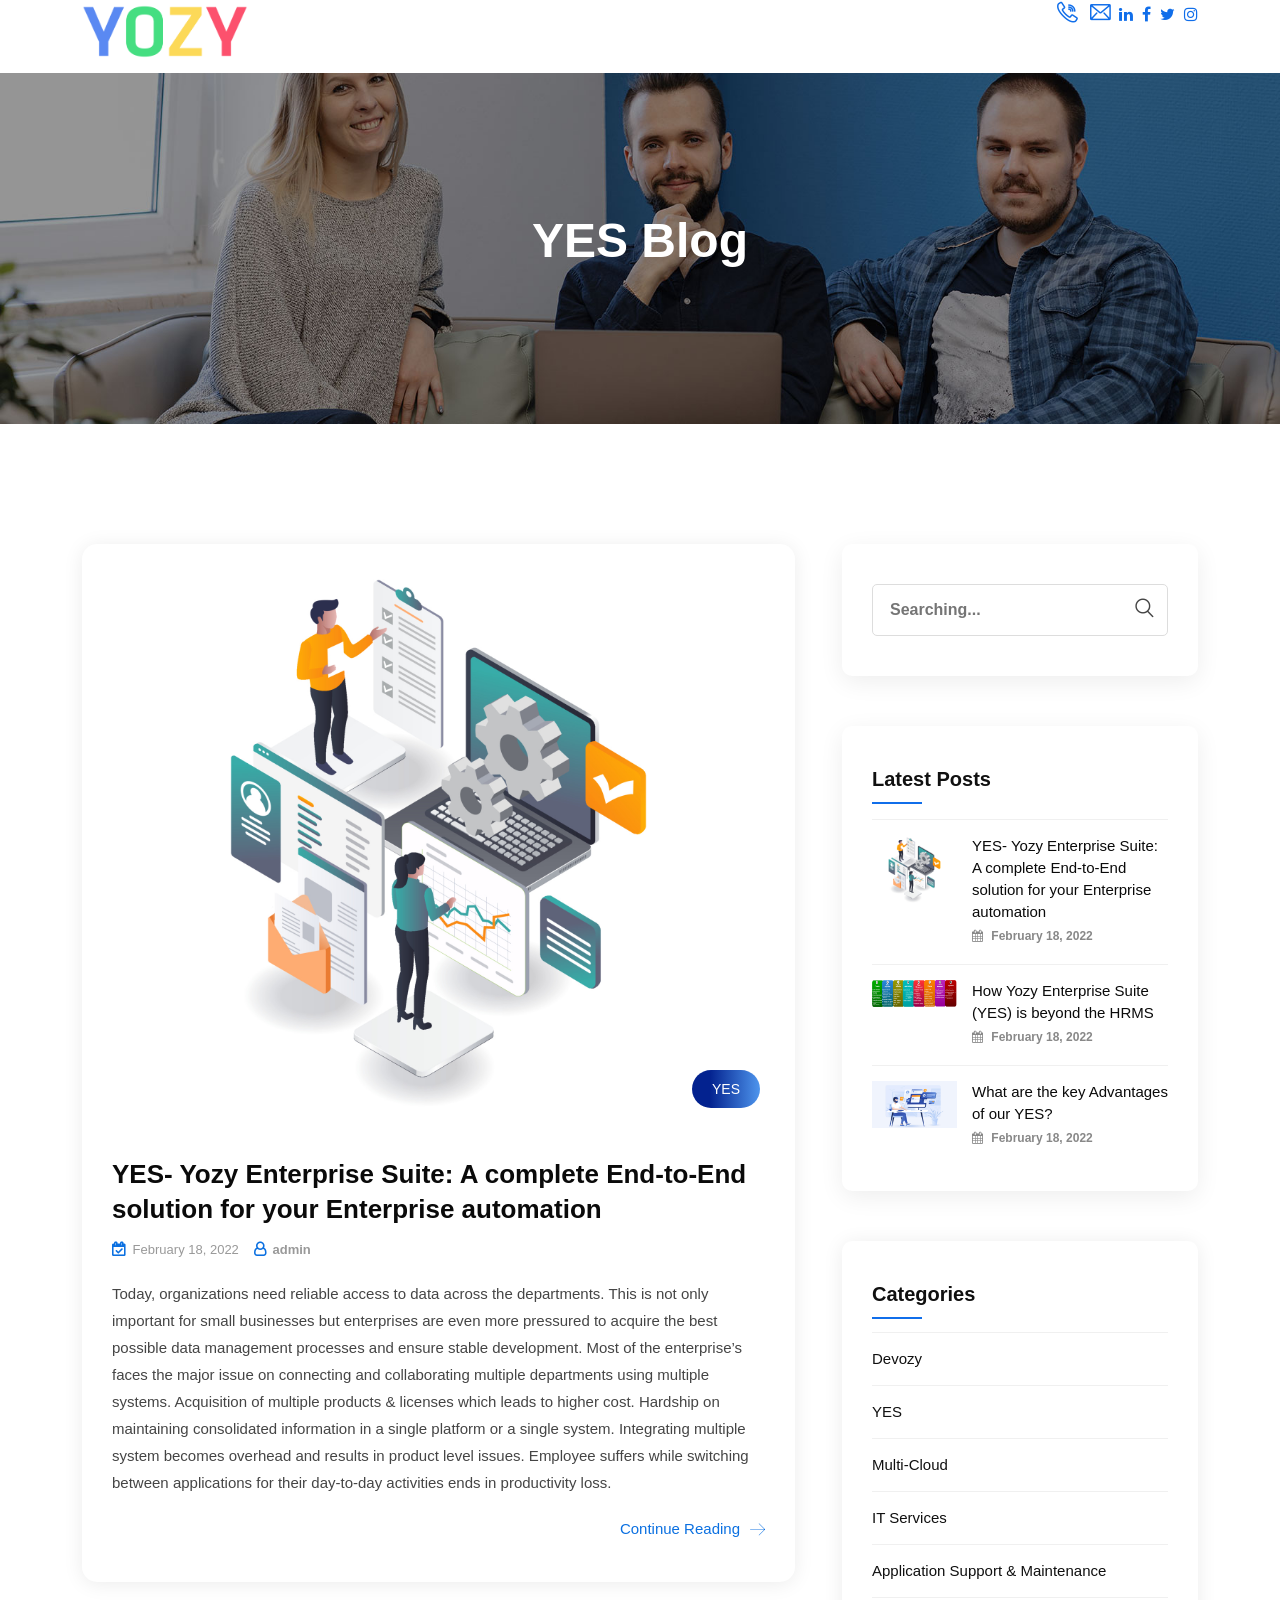
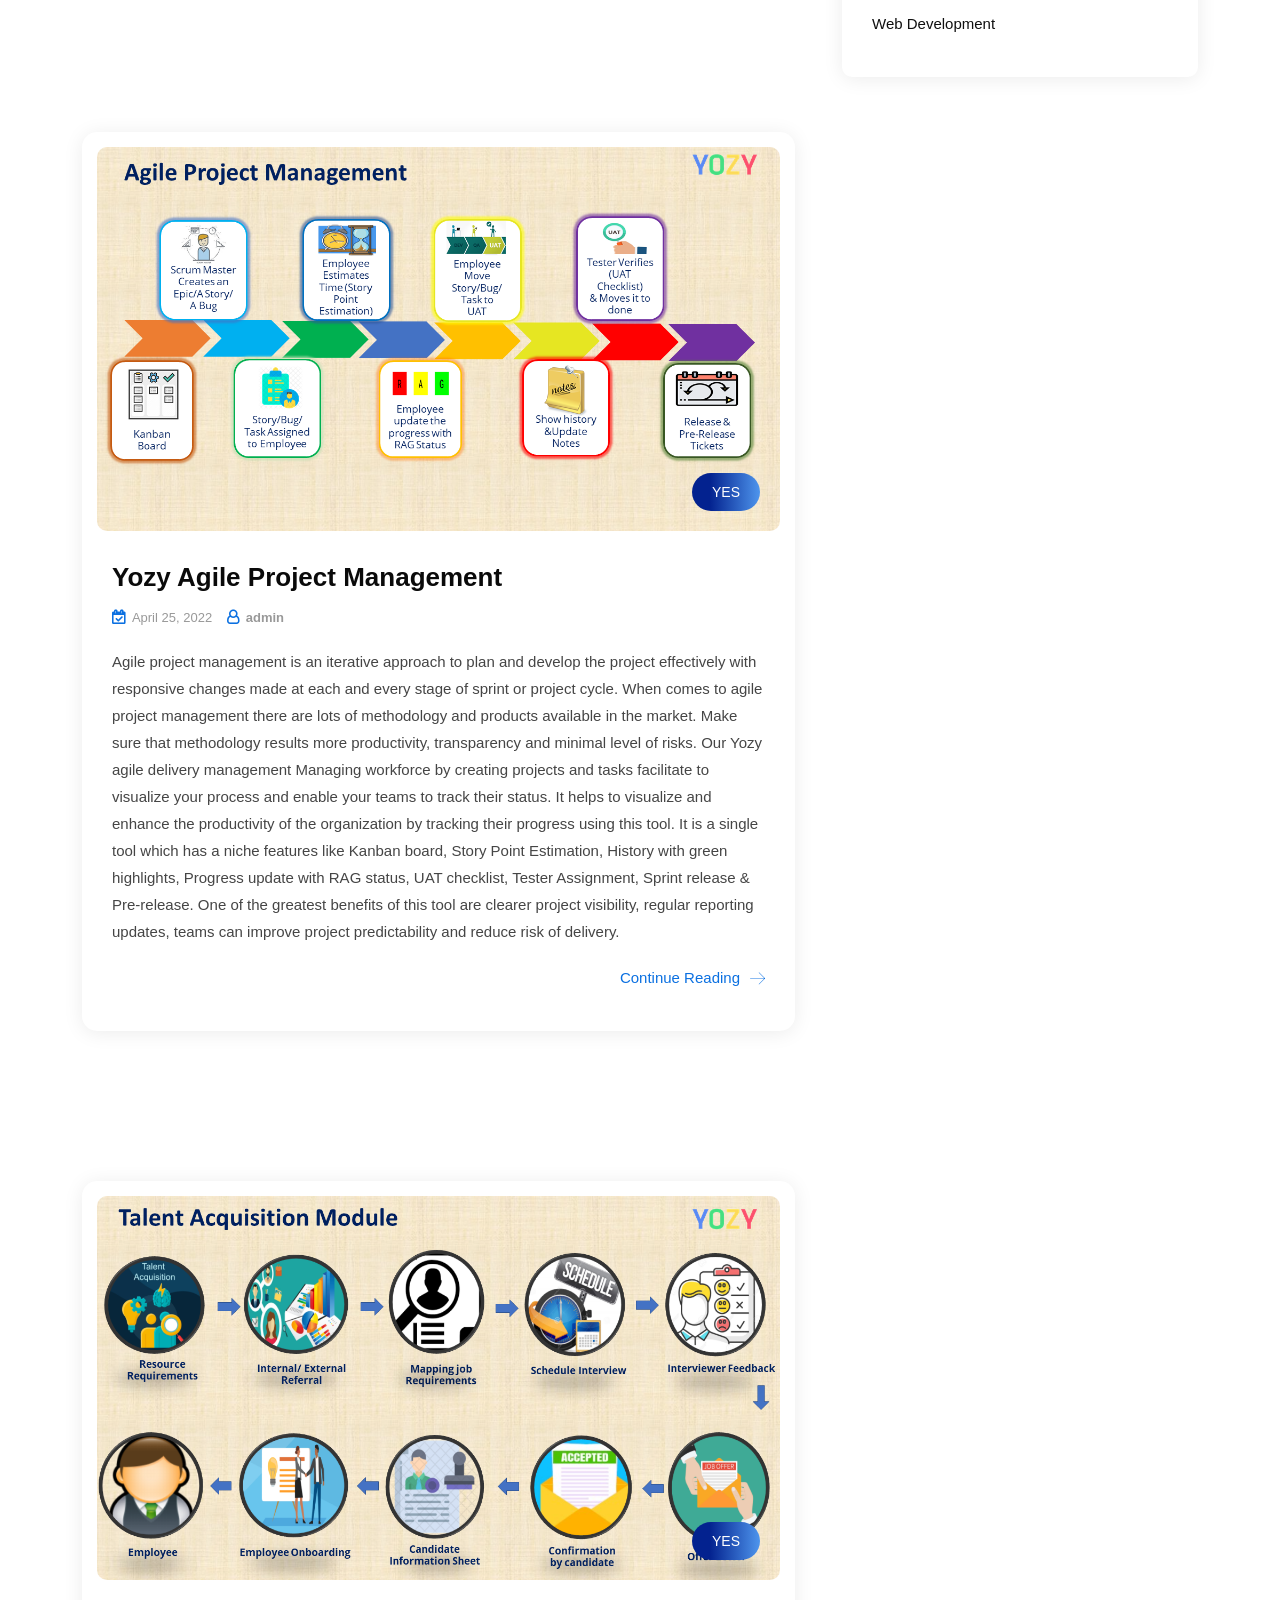
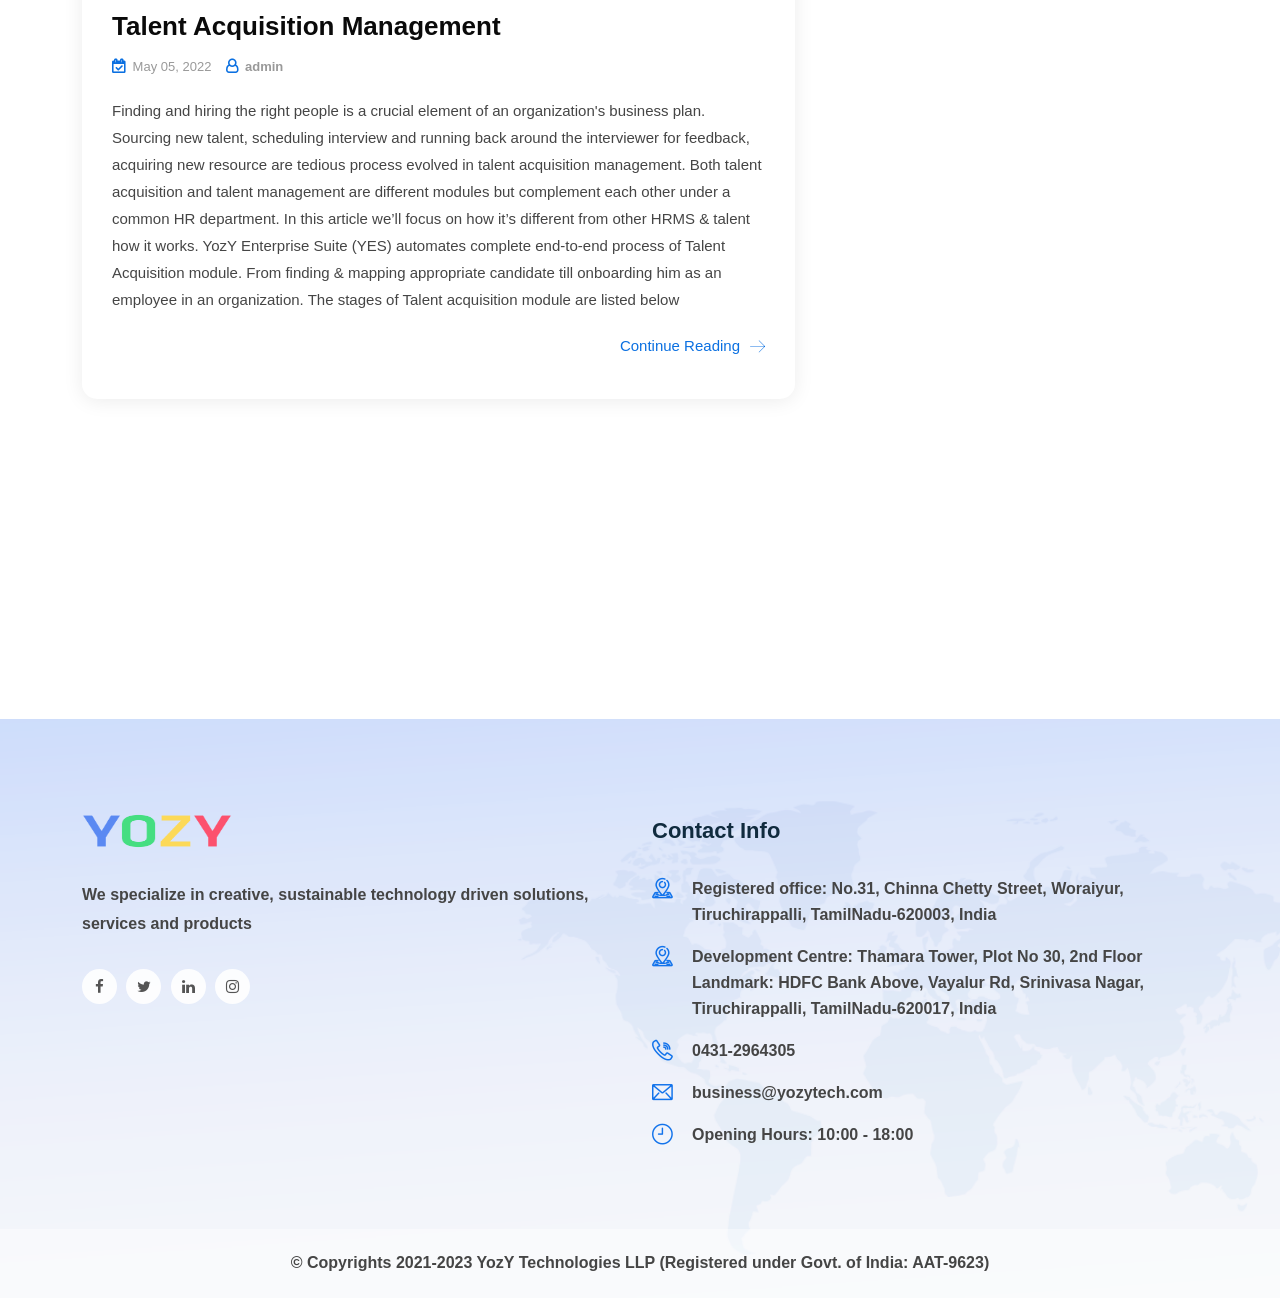
==== commit fa66654c: "YES Blog Tag manager added" ====
--- a/blog.html
+++ b/blog.html
@@ -2,6 +2,14 @@
 <html lang="zxx">
 
 <head>
+    <!-- Google Tag Manager -->
+<script>(function(w,d,s,l,i){w[l]=w[l]||[];w[l].push({'gtm.start':
+    new Date().getTime(),event:'gtm.js'});var f=d.getElementsByTagName(s)[0],
+    j=d.createElement(s),dl=l!='dataLayer'?'&l='+l:'';j.async=true;j.src=
+    'https://www.googletagmanager.com/gtm.js?id='+i+dl;f.parentNode.insertBefore(j,f);
+    })(window,document,'script','dataLayer','GTM-5MMB44B');</script>
+    <!-- End Google Tag Manager -->
+    
     <!-- meta tag -->
     <meta charset="utf-8">
     <title>yes-blog</title>
@@ -45,7 +53,11 @@
 </head>
 
 <body class="defult-home">
-
+<!-- Google Tag Manager (noscript) -->
+<noscript><iframe src="https://www.googletagmanager.com/ns.html?id=GTM-5MMB44B"
+    height="0" width="0" style="display:none;visibility:hidden"></iframe></noscript>
+    <!-- End Google Tag Manager (noscript) -->
+    
     <!--Preloader area start here-->
     <div id="loader" class="loader">
         <div class="loader-container"></div>
--- a/assets/css/rsmenu-main.css
+++ b/assets/css/rsmenu-main.css
@@ -0,0 +1,642 @@
+/*
+Author: RS Theme
+Author URI: http://rstheme.com
+Description: RS Menu is a fully responsive, easy-to-use, highly customized and creative Mega Menu
+Version: 1.0.0
+*/
+/*-----------------------------------------------------------------------------------*/
+/*	GLOBAL CSS THAT ARE APPLIED FOR ALL SCREEN SIZES
+/*-----------------------------------------------------------------------------------*/
+
+/*Topbar Part*/
+
+.rs-topbar-part {
+  background: transparent;
+  padding: 15px 0;
+}
+.rs-topbar-part .rs-contact-info {
+  display: flex;
+}
+.rs-topbar-part .rs-contact-info .contact-part {
+  display: inline-block;
+  margin-right: 25px;
+}
+.rs-topbar-part .rs-contact-info .contact-part i {
+  margin-right: 10px;
+}
+.rs-topbar-part .rs-contact-info .contact-part i:before {
+  font-size: 15px;
+  color: #ffffff;
+}
+.rs-topbar-part .rs-contact-info .contact-part a {
+  font-size: 14px;
+  line-height: 40px;
+  font-weight: 400;
+  color: #ffffff;
+}
+.rs-topbar-part .rs-contact-info .contact-part .address {
+  font-size: 14px;
+  line-height: 40px;
+  font-weight: 400;
+  color: #ffffff;
+}
+.rs-topbar-part .rs-contact-info .contact-part:last-child {
+  margin: 0;
+}
+.rs-topbar-part .topbar-sl-share .icon-part {
+  color: #0b2ba7;
+}
+.rs-topbar-part .topbar-sl-share .icon-part li {
+  display: inline-block;
+  margin-right: 15px;
+  font-size: 14px;
+  line-height: 20px;
+  font-weight: 400;
+  color: #ffffff;
+}
+.rs-topbar-part .topbar-sl-share .icon-part li a i {
+  font-size: 14px;
+  line-height: 40px;
+  font-weight: 400;
+  color: #ffffff;
+}
+.rs-topbar-part .topbar-sl-share .icon-part li:last-child {
+  margin: 0;
+}
+
+
+.main-menu {
+    position: relative;
+}
+
+.main-menu::after {
+    display: block;
+    clear: both;
+    content: "";
+}
+.rs-menu {
+   float: left;
+   clear: both;
+   width: 100%;
+   font-size: 0;
+}
+
+.rs-menu ul,
+.rs-menu li,
+.rs-menu p,
+.rs-menu a,
+.rs-menu div,
+.rs-menu i {
+   border: 0;
+   margin: 0;
+   padding: 0;
+}
+
+.rs-menu li {
+   display: block;
+   position: relative;
+}
+
+.rs-menu a {
+   display: block;
+   padding: 16px;
+}
+
+.rs-menu .row {
+    float: left;
+    width: 100%;
+    position: relative;
+}
+
+
+.rs-header .menu-area .logo-area {
+    position: relative;
+}
+.rs-header .menu-area .logo-area img{
+    max-width: 100%;
+    max-height: 25px;
+    transition: 0.4s;
+    -webkit-transition: 0.4s;
+}
+.rs-header .menu-area .main-menu .rs-menu ul.nav-menu li {
+  display: inline-block;
+  margin-right: 45px;
+  padding: 0;
+}
+.rs-header .menu-area .main-menu .rs-menu ul.nav-menu li a {
+  transition: all 0.3s ease 0s;
+  text-transform: capitalize;
+  color: #fff;
+}
+.rs-header .menu-area .main-menu .rs-menu ul.nav-menu li a:hover {
+  color: #ffa000;
+}
+.rs-header .menu-area .main-menu .rs-menu ul.nav-menu li:last-child {
+  margin-right: 0!important;
+}
+.rs-header .menu-area .main-menu .rs-menu ul.nav-menu li:last-child i {
+  margin: 0;
+}
+.rs-header .menu-area .main-menu .rs-menu ul li a:hover,
+.rs-header .menu-area .main-menu .rs-menu ul li.active a,
+.rs-header .menu-area .main-menu .rs-menu ul li.current-menu-item > a {
+  color: #ffa000;
+}
+
+
+/*-----------------------------------------------------------------------------------*/
+/*	SUB-MENUS SETTINGS 
+/*-----------------------------------------------------------------------------------*/
+/* Hide sub-menus */
+.rs-menu ul ul {
+	position: absolute;
+	top: 100%;
+	width: 100%;
+	background-color: #111111; 
+}
+.rs-menu ul ul.visible, .rs-menu ul .rs-mega-menu ul.visible ul.sub-menu {	
+	display:block;
+   z-index: 110;
+}
+
+/* Adjust position of mega-menu */
+.rs-menu li:hover > ul.mega-menu > li > ul {
+    position:relative;
+}
+
+.rs-header .menu-area .main-menu .rs-menu ul.sub-menu {
+  background-color: #ffffff;
+  margin: 0;
+  padding: 15px 0;
+  -webkit-box-shadow: 0 0 20px rgba(0,0,0,.15);
+  -moz-box-shadow: 0 0 20px rgba(0,0,0,.15);
+  -ms-box-shadow:  0 0 20px rgba(0,0,0,.15);
+  -o-box-shadow:  0 0 20px rgba(0,0,0,.15);
+  box-shadow:  0 0 20px rgba(0,0,0,.15);
+  z-index: 99;
+}
+.rs-header .menu-area .main-menu .rs-menu ul.sub-menu li {
+  margin: 0;
+  border: none;
+}
+.rs-header .menu-area .main-menu .rs-menu ul.sub-menu li a {
+  padding: 10px 30px;
+  height: unset;
+  text-transform: capitalize;
+  line-height: unset;
+  color: #0a0a0a;
+  font-weight: 400;
+}
+.rs-header .menu-area .main-menu .rs-menu ul.sub-menu li a:hover {
+  color: #ffa000;
+}
+.rs-header .menu-area .main-menu .rs-menu ul.sub-menu li.active a {
+  color: #ffa000;
+}
+
+
+
+/*-----------------------------------------------------------------------------------*/
+/*  APPEARANCE SETTINGS 
+/*-----------------------------------------------------------------------------------*/
+.rs-menu a {
+    color:#bbb;
+	
+	/* Remove the blue Webkit background when element is tapped */
+	-webkit-tap-highlight-color:rgba(0,0,0,0);
+}
+
+/* Modifies position of icons on the menu */
+.rs-menu li i {
+	margin-right:10px;
+	font-size:16px;
+	/* Make the font smoother for Chrome */
+	transform:translate3d(0, 0, 0);    
+}
+
+/* Put down arrows */
+.nav-menu .rs-mega-menu > a span:after, .nav-menu > .menu-item-has-children > a span:after {
+    content:"\f107";
+    font-family:FontAwesome;
+    float:right;
+    margin:2px 0 0 5px;
+}
+
+.mega-menu h1, .mega-menu h2, .mega-menu h3 {
+	margin-bottom:24px;
+}
+
+/*-----------------------------------------------------------------------------------*/
+/*  Typography
+/*-----------------------------------------------------------------------------------*/
+.rs-menu li {
+    font-size:14px;
+}
+
+.rs-menu .sub-menu li a {
+	padding: 10px 14px;
+}
+
+/* Sub-menus - font size and text alignment*/
+.rs-menu ul ul a {   
+    font-size: 15px;	
+    text-align: left;
+}
+
+
+/*-----------------------------------------------------------------------------------*/
+/*  Off Canvas Part CSS
+/*-----------------------------------------------------------------------------------*/
+/*Nav Expandar Part*/
+
+.expand-btn {
+  float: right;
+  position: relative;
+  z-index: 1;
+  transition: all 0.3s ease 0s;
+  top: 50%;
+  transform: translateY(-50%)
+}
+.expand-btn span {
+  display: inline-block;
+  margin-right: 20px;
+}
+.expand-btn span a {
+  padding: 0;
+}
+.expand-btn span a i:before {
+  font-size: 15px;
+  margin: 0;
+}
+.expand-btn span a.nav-expander i {
+  font-weight: 700;
+}
+.expand-btn span a.nav-expander i:before {
+  font-size: 21px;
+  margin-left: 20px;
+}
+.expand-btn span:last-child {
+  margin: 0;
+}
+.expand-btn .header-btn {
+  padding: 10px 40px;
+  background: #ffa000;
+  color: #fff;
+  display: inline-block;
+  border-radius: 5px;
+  font-weight: 600;
+  font-family: 'Nunito', sans-serif;
+}
+.expand-btn .header-btn:hover {
+  background: #fff;
+  color: #333333;
+}
+
+.expand-btn .offcanvas-icon li span {
+  background: #fff;
+  height: 2px;
+  width: 20px;
+  display: block !important;
+  margin: 0 0 4px 0 !important;
+  border-radius: 30px;
+  transition: all 0.3s ease 0s;
+  cursor: pointer;
+  list-style: none;
+}
+.expand-btn .offcanvas-icon li span:last-child {
+  margin: 0 !important;
+}
+.expand-btn .offcanvas-icon:hover li span:nth-child(1) {
+  width: 10px;
+}
+.expand-btn .offcanvas-icon:hover li span:nth-child(2) {
+  width: 15px;
+  transform: rotate(180deg);
+}
+
+
+/*Off Canvas Menu*/
+.nav-expanded {
+	position: relative;
+}
+.nav-expanded nav {
+    right: 0 !important;
+}
+.off-wrap {	
+	position: absolute;
+	width: 100%;
+	background: #000;
+	height: 100%;
+	top: 0;
+	bottom: 0;
+	opacity: 0;
+	z-index: -1;
+	transition: all 0.5s ease 0s;
+}
+.nav-expanded .off-wrap {
+	opacity: 0.5;
+	z-index: 99;
+}
+
+/*-----------------------------------------------------------------------------------*/
+/*  TRANSITIONS AND EFECTS
+/*-----------------------------------------------------------------------------------*/
+.nav-menu ul {
+    -webkit-transition:all .3s ease-in-out;
+    -moz-transition:all .3s ease-in-out;
+    -ms-transition:all .3s ease-in-out;
+    -o-transition:all .3s ease-in-out;
+    transition:all .3s ease-in-out;
+}
+
+
+
+/*-----------------------------------------------------------------------------------*/
+/*  MEDIA QUERIES
+/*-----------------------------------------------------------------------------------*/
+@media screen and (min-width: 992px) {
+	
+	/*RESPONSE MENU*/
+	.rs-menu {
+	    height: auto !important;
+	}
+	.rs-menu li {
+    	display:inline-block;
+	}
+	
+	.nav-menu .rs-mega-menu {
+    	position: static;
+	}
+	
+	.rs-menu ul ul.visible {
+		visibility: hidden;
+    	opacity:0;
+	}
+	
+	/* Remove arrows if not in mobile */
+	.nav-menu .menu-item-has-children > span, 
+	.nav-menu .rs-mega-menu > span {
+		display:none;
+	}
+	
+	/* Remove Menu Toggle if not in mobile */	
+	.rs-menu-toggle {
+		display:none;
+	}
+	
+	/* Remove Menu Close if not in mobile */
+	.nav-menu div.sub-menu-close {
+		display:none;
+	}
+	
+	
+	/* Show sub-menus in hover */
+	.rs-menu li:active > ul, 
+	.rs-menu li:focus > ul, 
+	.rs-menu li:hover > ul, 
+	.rs-menu li:hover > ul.mega-menu > li > ul, 
+	.rs-menu li:hover ul.mega-menu .sub-menu {		
+		display:block;
+		z-index: 17;	
+	}
+
+	/* Adjust position the sub-menus in the left */
+	.rs-menu ul ul li > ul {
+		left: 100%;
+	}
+	
+	/* Adjust position the sub-menus on the top */
+	.rs-menu ul ul ul {
+		top: 0;
+	}	
+	
+	.rs-menu ul ul {
+		width:auto;
+	}
+	
+	/* Sub-menus - width */
+	.rs-menu ul ul a {
+		width: 260px;	/* <- Modify for width change */
+	}
+
+    .rs-header .menu-area.menu-sticky {
+        transition: all 0.3s ease 0s;
+    }
+    .rs-header .menu-area.menu-sticky.sticky {
+		background: #fff;
+		position: fixed;
+		z-index: 999;
+		margin: 0 auto;
+		border: none;
+		padding: 0;
+		top: 0;
+		left: 0;
+		right: 0;
+		width: 100%;
+		-webkit-box-shadow: 0 0 5px 0 rgba(0, 0, 0, 0.2);
+		box-shadow: 0 0 5px 0 rgba(0, 0, 0, 0.2);
+		-webkit-animation-duration: .5s;
+		animation-duration: .5s;
+		-webkit-animation-name: sticky-animation;
+		animation-name: sticky-animation;
+		-webkit-animation-timing-function: ease-out;
+		animation-timing-function: ease-out;
+		-webkit-animation-fill-mode: both;
+		animation-fill-mode: both;
+    }
+    .rs-header .menu-area.sticky .main-menu .rs-menu ul li > a {
+      	color: #161616;
+    }
+    .rs-header .menu-area.sticky .main-menu .rs-menu ul li.current-menu-item > a {
+      	color: #ffa000;
+    }
+    .rs-header .menu-area.sticky .expand-btn .header-btn:hover {
+      	background: #161616;
+      	color: #fff;
+    }
+
+	/* Menu Transition*/
+	.rs-menu ul ul {
+		opacity: 0;
+		visibility: hidden;	
+		transform: translateY(-10px);
+		transform: scaleY(0);
+		transform-origin: 0 0 0;
+	}
+
+	.rs-menu li:active > ul, .rs-menu li:focus > ul, .rs-menu li:hover > ul, .rs-menu li:hover > ul.mega-menu > li > ul {    
+		opacity: 1;
+		visibility:visible;		
+		transform: translateY(0px);
+		transform: scaleY(1);
+	}
+
+	ul.mega-menu .sub-menu {
+		transform: unset;
+	}
+
+	.rs-menu li:hover ul.mega-menu .sub-menu {
+		transform: unset;
+		opacity: 1;
+		visibility: visible;
+		transform: scaleY(1);
+	}
+		
+}
+
+@media only screen and (max-width: 991px) {	
+	.rs-header .menu-area .logo-area {
+	    position: absolute;
+	    z-index: 1;
+	}
+	.rs-header .expand-btn {
+		display: none;
+	}
+
+    .rs-menu {
+        position: absolute;
+        z-index: 999;
+    }
+    .rs-menu .row [class*="col-"] {
+        float: left!important;
+        width: 100%!important;
+        margin-left: 0!important;
+        margin-right: 0!important;
+    }
+   	
+	.nav-menu > li > a {
+		border-bottom:1px solid #131313;
+		text-align: left;
+	}	
+	.nav-menu > li:last-child a {
+    	border-bottom:none;
+	}
+
+	.rs-menu ul ul {
+	    display: none;
+	}
+
+	/*Options Menu Closed*/
+	.nav-menu div.sub-menu-close {
+		float:left;
+		width:100%;
+		cursor:pointer;
+		background:#f6f3ed;		
+		color:#000;
+		font-size:14px;
+		text-align:center;	
+		height: 50px;
+		line-height: 50px;
+	}
+	.nav-menu div.sub-menu-close i {		
+		font-size:16px;
+		margin-right: 5px;
+	}
+
+	.rs-header .menu-area .main-menu .rs-menu ul.nav-menu {
+		background: #fff;
+	}
+	.rs-header .menu-area .main-menu .rs-menu ul.nav-menu li {
+		display: block !important;
+		margin-right: 0 !important;
+	}
+
+	.rs-header .menu-area .main-menu .rs-menu ul.nav-menu li a {
+		height: 50px !important;
+		line-height: 50px !important;
+		padding: 0 0 0 20px !important;
+	}
+
+	.rs-header .menu-area .main-menu .rs-menu ul.sub-menu {
+		padding: 15px 0 0 !important;
+	}
+	.rs-header .menu-area .main-menu .rs-menu ul.sub-menu .menu-title,
+	.rs-header .menu-area .main-menu .rs-menu ul.sub-menu li a {
+		height: 40px !important;
+		line-height: 40px !important;
+		padding: 0 0 0 30px !important;
+	}
+	.rs-menu .rs-mega-menu .sub-menu div.sub-menu-close {
+	    display: none;
+	}
+
+	.rs-header .menu-area .main-menu .rs-menu .nav-menu .mega-menu {
+	    min-width: unset;
+	    width: 100%;
+	}
+	.rs-header .menu-area .main-menu .rs-menu .nav-menu .mega-menu ul.sub-menu {
+		padding: 0;
+	}
+	.rs-header .menu-area .main-menu .rs-menu .nav-menu .mega-menu .mega-menu-container .single-megamenu {
+		width: 100% !important;
+        padding: 0 !important;
+	}
+	.rs-header .menu-area .main-menu .rs-menu .nav-menu .mega-menu .single-megamenu ul.sub-menu {
+		box-shadow: none;
+	}
+	.rs-header .menu-area .main-menu .rs-menu .nav-menu .mega-menu .mega-menu-container .single-megamenu .sub-menu .menu-title {
+		padding: 10px 15px;
+	}
+
+	.nav-menu > .menu-item-has-children > span.rs-menu-parent {		
+		display: block;
+		position: absolute;
+		right: 0;
+		top: 0;
+		height: 49px;
+		line-height: 49px;
+		width: 45px;
+		text-align: center;
+		cursor:pointer;
+		background: #ddd;
+		z-index: 9;
+		
+		/* Remove the blue Webkit background when element is tapped */
+		-webkit-tap-highlight-color:rgba(0,0,0,0);    
+	}	
+	.nav-menu > .menu-item-has-children .sub-menu .menu-item-has-children span.rs-menu-parent {		
+		display: block;
+		position: absolute;
+		background: #ddd;
+		right: 0;
+		top: 0;
+		height: 40px;
+		line-height: 40px;
+		width: 45px;
+		text-align: center;
+		cursor: pointer;
+		border-left:none;	
+		z-index: 9;	
+		/* Remove the blue Webkit background when element is tapped */
+		-webkit-tap-highlight-color:rgba(0,0,0,0);    
+	}
+	.nav-menu span.rs-menu-parent i { 
+		margin:0;
+	}
+
+	.rs-menu-close {
+    	height: 0;		
+    	overflow: hidden!important;
+	}
+	
+	/*Menu Toggle Appearance*/
+	.rs-menu-toggle {
+		display: block;
+		text-align: right;
+		position: relative;
+		height: auto;
+		line-height: auto;
+		cursor:pointer;		
+		color: #333;
+		font-size: 22px;
+		text-transform: uppercase;	
+		-webkit-tap-highlight-color:rgba(0,0,0,0);
+	}	
+	
+}
+
+@media only screen and (max-width: 1080px) {	
+	.nav-menu > li > a i {
+		display:none;
+	}
+}
--- a/style.css
+++ b/style.css
@@ -508,6 +508,55 @@
   text-shadow: none;
   color: #ffffff;
 }
+.subscribe{
+  background-color: #095fd0;
+  padding: 5px !important;
+  border-radius: 5px ;
+  color: white !important;
+  margin-bottom: 20px !important;
+
+  
+animation: scalexxyy 1s ease-in-out infinite alternate ;
+
+ 
+}
+.subscribe:hover{
+  background-color: #2e7ce2;
+  color: white;
+}
+.slideani{
+  
+  animation: slider 4s linear 1 ;
+
+}
+
+
+@keyframes slider {
+  0% {
+    transform: translateX(-100%);
+    opacity: 0;
+  }
+  /* 50% {
+    transform: translateX(-50%);
+    opacity: .5;
+  } */
+  80% {
+    transform: translateX(10%);
+    opacity: 1;
+  }
+  100% {
+    transform: translateX(0%);
+    opacity: 1;
+  }
+}
+@keyframes scalexxyy {
+  from {
+    transform: scale(.9);
+  }
+  to {
+    transform: scale(1);
+  }
+}
 
 .bg1 {
   background: url(assets/images/bg/testimonial-bg.png);
@@ -960,36 +1009,46 @@
 }
 
 .btn_wrap {
-  position: relative;
-  display: -webkit-box;
-  display: -ms-flexbox;
-  display: flex;
-  -webkit-box-pack: center;
-  -ms-flex-pack: center;
-  justify-content: center;
-  -webkit-box-align: center;
-  -ms-flex-align: center;
-  align-items: center;
-  overflow: hidden;
-  cursor: pointer;
-  width: 50px;
-  height: 50px;
-  background: #498c45;
-  border-radius: 80px;
-  padding: 0 18px;
-  will-change: transform;
-  -webkit-transition: all .2s ease-in-out;
-  transition: all .2s ease-in-out;
-}
-
-.btn_wrap:hover {
-  /* transition-delay: .4s; */
+
+    position: relative;
+    display: -webkit-box;
+    display: -ms-flexbox;
+    display: flex;
+    -webkit-box-pack: center;
+    -ms-flex-pack: center;
+    justify-content: center;
+    -webkit-box-align: center;
+    -ms-flex-align: center;
+    align-items: center;
+    overflow: hidden;
+    cursor: pointer;
+    width: 200px;
+   
+    height: 50px;
+    background: #498c45;
+    border-radius: 80px;
+    padding: 0 18px;
+    will-change: transform;
+    -webkit-transition: all .2s ease-in-out;
+    transition: all .2s ease-in-out;
+    background-color: #0024ba;
+    
+    color: #F1F5FB;
+    background: rgb(47,32,173);
+    background: linear-gradient(145deg, rgba(47,32,173,0.6731734930300245) 0%, rgba(226,75,156,0.7263947815454307) 100%);
+    opacity: 1;
+    
+  
+}
+
+/* .btn_wrap:hover {
+  transition-delay: .4s;
   color: #F1F5FB;
   width: 240px;
   height: 52px;
   -webkit-transform: scale(1.1);
   transform: scale(1.1)
-}
+} */
 
 .span1 {
   position: absolute;
@@ -1003,12 +1062,16 @@
   line-height: 70px;
   letter-spacing: 2px;
   color: #EEEEED;
-  background: #fff;
   padding: 0 18px;
   -webkit-transition: all 1.2s ease;
   transition: all 1.2s ease;
 }
-
+@media only screen and (max-width: 480px) {
+.span1,.btn_wrap{
+  width: 100px;
+  font-size: 12px;
+}  
+}
 .container1 {
   display: -webkit-box;
   display: -ms-flexbox;
@@ -1043,7 +1106,7 @@
   transition-delay: .4s;
 }
 
-.btn_wrap:hover span {
+/* .btn_wrap:hover span {
   -webkit-transition-delay: .25s;
   transition-delay: .25s;
   -webkit-transform: translateX(-280px);
@@ -1054,7 +1117,7 @@
   opacity: 1;
   -webkit-transform: scale(1);
   transform: scale(1);
-}
+} */
 
 
 .dr {
@@ -3102,7 +3165,7 @@
 }
 
 .full-width-header .rs-header .topbar-area {
-  padding-top: 20px;
+  /* padding-top: 20px; */
   padding-bottom: 10px;
 }
 
--- a/assets/css/responsive.css
+++ b/assets/css/responsive.css
@@ -0,0 +1,1997 @@
+@charset "utf-8";
+
+/**
+*
+* -----------------------------------------------------------------------------
+*
+* Template : Braintech - Technology & IT Solutions HTML Template
+* Author : rs-theme
+* Author URI : http://www.rstheme.com/
+*
+* -----------------------------------------------------------------------------
+*
+**/
+
+
+@media only screen and (min-width: 1300px) {
+    .container {
+        max-width: 1260px;
+        width: 100%;
+    }
+    .container.custom2{
+        max-width: 1600px;
+        width: 100%;
+    }
+}
+/* container control end */
+
+@media only screen and (max-width: 1700px) {
+    .rs-about.style2 .image-part img {
+        max-width: 45%;
+    }
+
+    .rs-testimonial.main-home.style4.modify1 .testi-img img {
+        max-width: 100%;
+    }
+    .rs-testimonial.main-home.style4.modify1 .modify-gap {
+        padding: 0 15px;
+    }
+}
+
+@media only screen and (max-width: 1440px) {
+    .rs-banner.style5 .banner-img .images-part {
+        right: 0;
+    }
+    .rs-banner.style5 .banner-content .title{
+        font-size: 48px;
+    }
+    .rs-banner.style3.modify1 .images-part img {
+        max-width: 590px;
+    }
+    .rs-banner.style3.modify1 .images-part {
+        right: 40px;
+    }
+    .rs-about.style2.modify1 .images img {
+        max-width: 575px;
+    }
+    .sec-right {
+        right: -15%;
+    }
+    .bg12 {
+        padding: 140px 100px 130px 30px;
+    }
+    .rs-project.style3 .project-item .project-content .portfolio-inner {
+        width: auto;
+    }
+    .rs-about .rs-animation-shape .bottom-shape,
+    .rs-about .rs-animation-shape .middle {
+        left: -40px;
+    }
+
+}
+
+@media only screen and (max-width: 1366px) {   
+    .full-width-header .rs-header.style2.btn-style .menu-area .main-menu .rs-menu ul.mega-menu {
+        right: -160px;
+    }
+    .full-width-header .rs-header.style3.modify3 .menu-area .row-table .main-menu .rs-menu ul.mega-menu {
+        right: -300px;
+    }
+
+    .full-width-header .rs-header.style2 .menu-area .main-menu .rs-menu ul.nav-menu li {
+        margin-right: 25px;
+    }
+    .full-width-header .rs-header.style2 .expand-btn-inner ul li,
+    .full-width-header .rs-header.style2 .menu-area.sticky .expand-btn-inner ul li {
+        margin-left: 0;
+    }
+    .full-width-header .rs-header.style2 .expand-btn-inner .sidebarmenu-search > a {
+        padding-right: 30px;
+    }
+    .full-width-header .rs-header .menu-area .main-menu .rs-menu ul.nav-menu li {
+        margin-right: 42px;
+    }
+    .full-width-header .rs-header .menu-area .main-menu .rs-menu ul.mega-menu .mega-menu-container .single-megamenu .sub-menu {
+        padding-left: 25px;
+        padding-right: 25px;
+    }
+    .full-width-header .rs-header.style2 .menu-area .main-menu .rs-menu ul.mega-menu {
+        right: -15px;
+    }
+    .rs-banner.style3 .images-part{
+        right: 0;
+    }
+    .rs-case-study .bg12 {
+        padding: 120px 120px 100px 50px;
+    }
+    .rs-banner.style6 .images-part{
+        right: 0;
+    }
+    .sec-left,
+    .sec-right {
+        display: none;
+    }
+    .full-width-header .rs-header.style4.modify1 .expand-btn-inner ul .quote-btn a {
+        padding-right: 20px;
+        font-size: 13px;
+    }
+    .arrow-btn {
+        top: 120%;
+        left: 50%;
+    }
+    .rs-team.home14-team-style .team-top-section {
+        padding: 0% 2% 0% 2%
+    }
+    .rs-team.home14-team-style .team-top-section .team-item-wrap .team-content .footer-social li a {
+        width: 30px;
+        height: 30px;
+        line-height: 30px;
+    }
+    .rs-team.home14-team-style .team-top-section .slick-arrow.slick-next {
+        right: 19.5%;
+    }
+    .rs-testimonial.style10 .slick-list {
+        padding: unset !important;
+    }
+    .rs-testimonial.style10 {
+        padding-left: 4%;
+    }
+
+}
+@media only screen and (max-width: 1365px) {    
+    .full-width-header .rs-header .menu-area .container-fluid .main-menu .rs-menu ul.mega-menu {
+        min-width: 1150px;
+    }
+
+    .full-width-header .rs-header.style4 .menu-area .main-menu .rs-menu ul.nav-menu li {
+        margin-right: 25px;
+    }
+}
+
+@media only screen and (max-width: 1299px) {
+    .full-width-header .rs-header .menu-area .main-menu .rs-menu ul.mega-menu {
+        min-width: 1110px;
+    }
+    .full-width-header .rs-header .menu-area .container-fluid .main-menu .rs-menu ul.mega-menu {
+        min-width: 1050px;
+    }
+    .full-width-header .rs-header.style3.modify3 .menu-area .row-table .main-menu .rs-menu ul.mega-menu {
+        right: -255px;
+    }
+    .full-width-header .rs-header.style4 .menu-area .main-menu .rs-menu ul.mega-menu {
+        min-width: 1140px;
+        right: -315px;
+    }
+    .full-width-header .rs-header.style4 .menu-area.sticky .main-menu .rs-menu ul.mega-menu {
+        min-width: 1060px;
+        right: -275px;
+    }
+}
+
+
+@media only screen and (max-width: 1199px) {
+    .lg-pl-pr-15,
+    .lg-col-padding > [class*="col-"] {
+        padding-right: 15px !important; 
+        padding-left: 15px !important;
+    }
+
+    .rs-menu ul ul li > ul {
+        left: unset;
+        right: 100%;
+    }
+
+    .lg-pr-50 {
+        padding-right: 50px;
+    }
+    .full-width-header .rs-header .menu-area .container-fluid .main-menu .rs-menu ul.mega-menu {
+        min-width: 850px;
+    }
+
+    .full-width-header .rs-header .menu-area .main-menu .rs-menu ul.mega-menu {
+        min-width: 930px;
+    }
+    .full-width-header .rs-header .menu-area .main-menu .rs-menu ul.mega-menu.two-column {
+        min-width: 500px;
+    }
+    .full-width-header .rs-header .menu-area .main-menu .rs-menu ul.mega-menu .mega-menu-container .single-megamenu .sub-menu .menu-title, 
+    .full-width-header .rs-header .menu-area .main-menu .rs-menu ul.mega-menu .mega-menu-container .single-megamenu .sub-menu li a {
+        padding: 10px;
+    }
+
+    .full-width-header .rs-header.style2.btn-style .menu-area .main-menu .rs-menu ul.mega-menu {
+        right: -15px;
+    }
+    .full-width-header .rs-header.style3.modify3 .menu-area .row-table .main-menu .rs-menu ul.mega-menu {
+        right: -175px;
+    }
+
+    .full-width-header .rs-header.style4 .menu-area .main-menu .rs-menu ul.mega-menu {
+        min-width: 960px;
+        right: -270px;
+    }
+    .full-width-header .rs-header.style4 .menu-area.sticky .main-menu .rs-menu ul.mega-menu {
+        min-width: 890px;
+        right: -230px;
+    }
+
+    .full-width-header .rs-header.style4 .menu-area .main-menu .rs-menu ul.nav-menu li {
+        margin-right: 18px;
+    }
+
+    /*Menu Part CSS*/
+    .full-width-header .rs-header .topbar-area.style2.modify1 .topbar-contact li {
+        margin-right: 0;
+        padding-right: 0;
+    }
+    .full-width-header .rs-header.style2 .menu-area .main-menu .rs-menu ul.nav-menu li,
+    .full-width-header .rs-header.style3 .menu-area .main-menu .rs-menu ul.nav-menu li {
+        margin-right: 18px;
+    }
+    .full-width-header .rs-header.style2 .expand-btn-inner .sidebarmenu-search > a {
+        padding-right: 0;
+    }
+    .full-width-header .rs-header.style2 .expand-btn-inner ul li .quote-btn {
+        display: none;
+    }
+    .rs-services.style2 .flip-box-inner .flip-box-wrap .front-part .front-content-part {
+        padding: 50px 30px;
+    }
+    .rs-services.style2 .flip-box-inner .flip-box-wrap .back-front {
+        height: 100%;
+    }
+    .rs-testimonial.style3 .testi-item .author-desc {
+        padding: 100px 20px 40px;
+    }
+    .rs-counter.style2 .counter-top-area .counter-list {
+        display: block; 
+    }
+    .rs-counter.style2 .counter-top-area .counter-list .count-icon {
+        padding-right: 0;
+        margin-bottom: 30px;
+    }
+
+    .rs-video-wrap.style3 .rs-requset {
+        padding: 40px 40px;
+    }
+    .rs-banner.style9 .banner-content .title {
+        font-size: 46px;
+        line-height: 58px;
+    }
+    .rs-services.style8 .services-item {
+        padding: 50px 28px 50px 28px;
+    }
+    .rs-services.style8 .services-item .services-img img {
+        height: 70px;
+        width: 70px;
+    }
+    .sec-title4 .title {
+        font-size: 28px;
+        line-height: 1.2;
+    }
+    .sec-title3 .title {
+        font-size: 33px;
+        line-height: 35px;
+    }
+    .rs-banner.style9 .banner-content .desc {
+        font-size: 16px;
+        line-height: 29px;
+    }
+    .rs-services.style8 .services-item .services-content .services-title .title {
+        font-size: 19px;
+        line-height: 27px;
+    }
+    .rs-services.style4 .services-item .services-content .desc {
+        font-size: 14px;
+    }
+    .rs-video-wrap .video-item {
+        padding: 334px 0 395px;
+    }
+    .rs-banner.style2 .banner-content {
+        padding: 140px 0 120px;
+    }
+    .rs-services.style7 .services-item .services-content .services-txt {
+        padding-right: 0;
+    }
+    .sec-title6 .title.new-title {
+        font-size: 35px;
+    }
+    .rs-testimonial.style8 .testi-item .item-content-basic p {
+        font-size: 17px;
+        line-height: 32px;
+    }
+    .rs-testimonial.style8 .testi-item {
+        padding: 40px 28px;
+    }
+    .rs-process.style6 .tab-area .nav li .tab-item h3 {
+        font-size: 20px;
+        line-height: 32px;
+    }
+    .rs-process.style6 .tab-area .nav li .tab-item {
+        padding: 14px 16px;
+    }
+    h4 {
+        font-size: 21px;
+    }
+    .rs-banner.style3 .banner-content .title {
+        font-size: 35px;
+        line-height: 1.3;
+    }
+    .rs-banner.style3 .rs-videos .animate-border .popup-border {
+        left: 54%;
+    }
+    .rs-process.modify1 .rs-addon-number .number-text{
+        margin-left: 15px;
+        margin-right: 15px;
+        padding-left: 20px;
+        padding-right: 20px;
+    }
+    .rs-process.modify1 .rs-addon-number .number-text .number-area{
+        left: -54px;
+    }
+    .rs-cta.style1 .title-wrap .epx-title {
+        font-size: 33px;
+        line-height: 43px;
+    }
+    .rs-banner.style3.modify2 .rs-animation {
+        display: none;
+    }
+    .rs-banner.style3.modify2 .banner-img img {
+        max-width: 450px;
+    }
+    .rs-case-studies-single .services-add,
+    .rs-process.style3 .rs-addon-number{
+        padding-left: 20px;
+        padding-right: 20px;
+    }
+    .rs-services.style4.modify1 .services-item,
+    .rs-services.style4 .services-item{
+        padding-left: 15px;
+        padding-right: 15px;
+    }
+    .rs-about.style3 .rs-animation-image .middle-img {
+        left: 0;
+        top: 25px;
+    }
+    .progress-pie-part .box .title{
+        font-size: 20px;
+    }
+    .rs-banner.style7 .banner-content .title {
+        font-size: 40px;
+        margin: 0px 0px 17px 0px;
+    }
+    .rs-testimonial.style4 .owl-nav .owl-prev {
+        left: -76%;
+    }
+    .rs-testimonial.style4 .owl-nav .owl-next {
+        left: -60%;
+    }
+    .rs-testimonial.style4 .testi-item{
+        padding: 30px;
+    }
+    .rs-banner.style5 .banner-content .title {
+        font-size: 40px;
+        line-height: 1.4;
+    }
+    .rs-banner.style5 .banner-img .images-part{
+        max-width: 45%;
+    }
+    .rs-services.style6 .services-item {
+        padding: 0 20px;
+    }
+    .rs-services.style6 .services-item .services-content .services-title .title{
+        font-size: 20px;
+    }
+    .rs-banner.style5 .banner-content {
+        padding: 180px 0 200px;
+    }
+    .rs-banner.style6 .banner-content .title {
+        font-size: 40px;
+        line-height: 1.4;
+    }
+    .rs-banner.style6 .images-part {
+        right: 0;
+        max-width: 470px;
+    }
+    .rs-testimonial.style7 .testi-main{
+        padding-left: 100px;
+        padding-right: 60px;
+    }
+    .rs-about.style2.modify2 .about-img img {
+        max-width: 100%;
+    }
+    .rs-slider.style2 .slider-content .sl-title2,
+    .rs-slider.style2 .slider-content .sl-title{
+        font-size: 64px;
+        line-height: 74px;
+    }
+    .rs-slider.style2 .slider-content .sl-title{
+        margin-bottom: 10px;
+    }
+    .rs-services-single .services-add .title {
+        font-size: 20px;
+    }
+    .rs-services-single .services-add .contact a {
+        font-size: 26px;
+    }
+    .readon.learn-more {
+        padding: 14px 35px 14px 35px;
+    }
+    .rs-rain-animate .line-inner {
+        max-width: 960px;
+    }
+    .rs-banner.style3.modify1 .rs-videos .animate-border .popup-border {
+        left: 40px;
+    }
+    .rs-banner.style3.modify1 .images-part img {
+        max-width: 517px;
+    }
+    .rs-banner.style3.modify1 .banner-content .title {
+        font-size: 40px;
+        line-height: 56px;
+    }
+    .rs-services.style3 .services-item.services-item {
+        padding: 50px 30px;
+    }
+    .rs-about.style2.modify1 .images img {
+        max-width: unset;
+        width: 100%;
+    }
+    .rs-project.style3 .project-item .project-img a img {
+        width: 300px; 
+        max-width: 300px; 
+    }
+    .rs-project.style3.modify1.mod {
+        padding: 0 30px;
+        margin-left: 0;
+    }
+    .rs-case-study .bg12 {
+        padding: 112px 20px 80px 30px;
+    }
+    .rs-project.style3 .project-item .project-content .portfolio-inner {
+        left: 10px;
+        right: 10px;
+    }
+    .rs-project.style3 .project-item .project-content .portfolio-inner .title {
+        margin-top: 0;
+        font-size: 20px;
+        line-height: 24px;
+        margin-bottom: 0;
+    }
+    .rs-services.style9 .services-top-section .services-item .addon-services .services-text .title {
+        font-size: 18px;
+        line-height: 28px;
+    }
+    .rs-services.style9 .services-top-section .services-item .addon-services {
+        margin: -160px -20px 0px 20px;
+        padding: 185px 25px 20px 25px;
+    }
+    .rs-services.style9 .services-top-section .services-item {
+        padding: 12px;
+    }
+    .rs-team.home14-team-style .team-top-section .slick-arrow.slick-next {
+        right: 17.5%;
+    }
+}
+
+@media only screen and (min-width: 992px) and (max-width: 1199px) {
+     .mymargin {
+        margin-left: 6rem;
+    }
+    .full-width-header.header-style2.md-mod .container-fluid {
+        padding-left: 40px;
+        padding-right: 40px;
+    }
+    .rs-blog .blog-item .blog-content {
+        padding: 30px 10px 18px;
+    }
+    .rs-testimonial.main-home .testi-item .author-desc .desc {
+        font-size: 15px;
+    }
+    .rs-testimonial.main-home .testi-item .author-desc {
+        padding: 60px 30px 70px;
+    }
+    .rs-pricing .pricing-table {
+        padding: 22px 30px 0;
+    }
+    .rs-project.style1 .project-item .project-content .title {
+        font-size: 20px;
+        margin-bottom: 5px;
+    }
+    .rs-project.style1 .project-item .project-content {
+        left: 30px;
+        right: 30px;
+        padding: 30px 0;
+    }
+    .full-width-header .rs-header.style4.modify1 .expand-btn-inner ul .quote-btn a {
+        font-size: 13px;
+        padding: 14px 10px;
+        padding-right: 20px;
+    }
+    .full-width-header .rs-header.style4.modify1 .expand-btn-inner ul li i::before {
+        font-size: 14px;
+        padding-left: 10px;
+    }
+    .full-width-header .rs-header.style4.modify1 .expand-btn-inner ul .sidebarmenu-search > a {
+        padding-right: 12px;
+    }
+    .full-width-header .rs-header .menu-area .main-menu .rs-menu ul.nav-menu li {
+        margin-right: 18px;
+    }
+    .arrow-btn {
+        top: 120%;
+        left: 50%;
+    }
+    .bg3 {
+        margin: 0 15px 0 0;
+        padding: 70px 30px 65px;
+    }
+    .sec-title .title{
+        font-size: 27px;
+    }
+    .rs-counter {
+        margin-top: -58px;
+        position: absolute;
+        min-width: 720px;
+        right: 100px;
+    }
+    .rs-services.main-home .services-item {
+        padding: 60px 20px 50px 25px;
+    }
+    .rs-about .rs-animation-shape .middle {
+        left: -20px;
+        top: -50px;
+    }
+    .rs-about .rs-animation-shape .bottom-shape {
+        left: -20px;
+    }
+    .rs-contact .contact-wrap {
+        padding: 25px 35px 50px;
+    }
+    .rs-banner.main-home .content-wrap .it-title {
+        font-size: 38px;
+        line-height: 1.3;
+    }
+    .rs-contact .contact-wrap .content-part .title {
+        font-size: 18px;
+    }
+    .rs-contact .contact-wrap .content-part .desc {
+        font-size: 14px;
+    }
+    .rs-technology .technology-item{
+        padding-left: 20px;
+        padding-right: 20px;
+    }
+    .rs-services.main-home.style1 .services-item .services-icon .image-part img {
+        width: 75px;
+        height: 75px;
+    }
+    .rs-services.main-home .services-item .services-content .services-text .services-title {
+        font-size: 19px;
+    }
+    .rs-services.main-home .services-item .services-content .services-desc p {
+        font-size: 14px;
+    }
+    .rs-services.main-home.style1 .services-item {
+        padding: 30px;
+    }
+    .rs-banner.style3.modify2 .banner-img {
+        right: 50px;
+        top: 166px;
+    }
+    .rs-services.style4 .services-item .services-content .title {
+        font-size: 18px;
+    }
+    .rs-about.style2.modify2 .about-img img {
+        max-width: 420px;
+    }
+    .rs-about.style2.modify2 .about-img {
+        right: 30px;
+        top: 150px;
+    }
+    .rs-industry .all-services .services-item .services-wrap .services-text .title {
+        font-size: 15px;
+    }
+    .rs-industry .all-services .services-item .services-wrap .services-icon img {
+        height: 60px;
+        width: 60px;
+    }
+    .rs-industry .all-services .services-item .services-wrap {
+        padding: 30px 20px;
+    }
+    .rs-feature .icon-box-area .box-inner .content-part .title{
+        font-size: 20px;
+    }
+    .rs-feature .icon-box-area{
+        padding-left: 18px;
+        padding-right: 18px;
+    }
+}
+
+@media screen and (min-width: 992px){
+    .nav-menu .rs-mega-menu > a:after, 
+    .nav-menu > .menu-item-has-children > a:after {
+        content: "\f107";
+        font-family: FontAwesome;
+        float: right;
+        margin: 2px 0 0 5px;
+        display: none;
+    }
+    .sticky{ 
+        background: #fff !important;
+        position: fixed !important;
+        top: 0px;
+        z-index: 999;
+        margin: 0 auto !important;
+        padding: 0;
+        left: 0;
+        right: 0;
+        width: 100%;
+        -webkit-box-shadow: 0 0 5px 0 rgba(0, 0, 0, 0.2);
+        box-shadow: 0 0 5px 0 rgba(0, 0, 0, 0.2);
+        -webkit-animation-duration: .5s;
+        animation-duration: .5s;
+        -webkit-animation-name: sticky-animation;
+        animation-name: sticky-animation;
+        -webkit-animation-timing-function: ease-out;
+        animation-timing-function: ease-out;
+        -webkit-animation-fill-mode: both;
+        animation-fill-mode: both;
+    }
+
+    .full-width-header.home14style {
+        display: none;
+    }
+
+}
+
+@media only screen and (max-width: 991px) {
+    .hidden-md {
+        display: none !important;
+    }
+    
+        .mymargin {
+            margin-left: 1rem;
+        }
+    
+    .rs-menu ul ul li > ul {
+        left: unset;
+        right: unset;
+    }
+    .md-pr-0 {
+        padding-right: 0;
+    }
+    .sec-title2 .title,
+    .sec-title .title{
+        font-size: 30px;
+        line-height: 1.4;
+    }
+    .rs-process.modify1 .sec-title .title{
+        padding: 0 30px;
+    }
+    .md-center {
+        text-align: center !important;
+    }
+    .order-first,
+    .order-last {
+        order: unset;
+    }
+    .rs-project.style3{
+        padding: 75px 0 80px;
+    }
+    .md-pb-395{
+        padding-bottom: 395px;
+    }
+   
+    .rs-banner.style3.modify2 .banner-content .banner-btn li .rs-videos .animate-border a{
+        left: 60%;
+    }
+    .rs-services.style9 .services-top-section {
+        margin-top: unset;
+        padding: 70px 0px 60px 0px;
+    }
+    .rs-about.home14-about-style .about-bottom-section .addon-services {
+        margin: 40px 26px 0px 0px;
+    }
+    .rs-banner.style7 .banner-content {
+        padding: 178px 0 150px;
+    }
+    .rs-banner.style10 .banner-content {
+        padding: 205px 0 150px;
+    }
+    .rs-banner.style10 .banner-content .title {
+        font-size: 50px;
+        margin: 0 auto 40px;
+    }
+    .rs-banner.style10 {
+        background-size: cover;
+    }
+    .rs-counter {
+        right: auto;
+        position: relative;
+        margin: 80px 30px 0;
+        min-width: auto;
+    }
+    .rs-process .process-wrap.bg3{
+        margin-right: 0;
+    }
+    .rs-slider.style1 .slider-content,
+    .rs-slider.style1 .slider-content.slide1 {
+        padding: 160px 0 170px;
+    }
+    /*Menu Part CSS*/
+    .logo-part {
+        float: left;
+        height: 65px;
+        line-height: 62px;
+    }
+    .rs-call-action.style2 .action-wrap .title {
+        font-size: 36px;
+    }    
+    .main-menu {
+        width: 100%;
+    }
+    .full-width-header .rs-header.style4.modify1 .menu-area .logo-part img{
+        transition: 0.4s;
+        -webkit-transition: 0.4s;
+        max-height: 40px;
+    }
+    .full-width-header .rs-header .menu-area .main-menu .rs-menu ul.mega-menu,
+    .full-width-header .rs-header .menu-area .container-fluid .main-menu .rs-menu ul.mega-menu,
+    .full-width-header .rs-header .menu-area .main-menu .rs-menu ul.mega-menu.two-column,
+    .full-width-header .rs-header.style2 .menu-area .main-menu .rs-menu ul.mega-menu,
+    .full-width-header .rs-header.style2.btn-style .menu-area .main-menu .rs-menu ul.mega-menu,
+    .full-width-header .rs-header.style3 .menu-area .main-menu .rs-menu ul.mega-menu,
+    .full-width-header .rs-header.style3.modify1 .menu-area .main-menu .rs-menu ul.mega-menu,
+    .full-width-header .rs-header.style3.modify2 .menu-area .main-menu .rs-menu ul.mega-menu {
+        min-width: unset !important;
+        left: unset !important;
+        right: unset !important;
+    }
+    .full-width-header .rs-header.style3.modify1 .menu-area .main-menu .rs-menu ul.mega-menu,
+    .full-width-header .rs-header.style3.modify2 .menu-area .main-menu .rs-menu ul.mega-menu,
+    .full-width-header .rs-header.style3.modify3 .menu-area .row-table .main-menu .rs-menu ul.mega-menu {
+        margin-top: 0;
+    }
+    .full-width-header .rs-header.style4.modify1 .menu-area .box-layout {
+        background: unset;
+        margin-top: unset;
+        padding: 0px 20px;
+    }
+    .rs-project.style2 .project-item .project-img img {
+        width: 100% !important;
+        height: auto !important;
+        border-radius: 5px;
+    }
+    .myarrowclass{
+        margin-left: 0px !important;
+    }
+    .front-part{
+        margin-top: 10px;
+    }
+    .itsmt{
+        margin-top: 30px;
+    }
+    
+      
+    .full-width-header .mobile-menu {
+        display: block;
+        height: 65px;
+        line-height: 65px;
+        background-color: white;
+        margin-left: 60px;
+
+    }
+    .myarrow{
+       display: none;
+    }
+    .menu-sticky{
+        background-color: transparent;
+    }
+    .full-width-header .rs-header .topbar-area {
+        display: none;
+    }
+    .full-width-header .rs-header .menu-area .logo-area img{
+        max-width: 35px;
+    }
+    .rs-testimonial.style10 .testi-top-section .slick-part .slick-arrow,
+    .rs-team.home14-team-style .team-top-section .slick-arrow {
+        display: none !important;
+    }
+    .full-width-header .rs-header .menu-area.sticky .logo-area a .sticky-logo {
+        display: none;
+    }
+    .full-width-header .rs-header .menu-area .rs-menu-area {
+        float: unset !important;
+    }
+    .full-width-header .rs-header .menu-area .main-menu .rs-menu ul.sub-menu.right {
+        right: unset;
+        left: 0;
+    }
+    .full-width-header .rs-header .menu-area .main-menu .rs-menu ul.nav-menu li a,
+    .full-width-header .rs-header.style3 .menu-area .main-menu .rs-menu ul.nav-menu li a {
+        color: #111;
+        margin-right: 0;
+    }
+    .full-width-header .rs-header .menu-area .main-menu .rs-menu ul.nav-menu li a:hover,
+    .full-width-header .rs-header .menu-area .main-menu .rs-menu ul.nav-menu li.current-menu-item > a {
+        color: #106eea;
+    }
+    .full-width-header .rs-header .menu-area .main-menu .rs-menu ul.nav-menu li.menu-item-has-children > a::before {
+        display: none;
+    }
+    .full-width-header .menu-area.sticky .mobile-menu .rs-menu-toggle {
+        color: #106eea;
+    }
+    .full-width-header .rs-header.style3.modify3 .menu-area .row-table {
+        display: block;
+    }
+    .full-width-header .rs-header.style3.modify3 .menu-area .row-table .main-menu .rs-menu ul.nav-menu li.current-menu-item > a {
+        color: #787CF2;
+    }
+    .full-width-header .rs-header.style3.modify3 .menu-area .row-table .main-menu .rs-menu ul.nav-menu li a {
+        color: #101010;
+    }
+    .full-width-header .rs-header.style3.modify3 .menu-area .row-table .main-menu .rs-menu ul.nav-menu li a:hover {
+        color: #787CF2;
+    }
+    .rs-cart .cart-wrap table.cart-table .action .coupon input{
+        width: 250px;
+    }
+    .rs-footer .footer-bottom .copy-right-menu,.copyright{
+        text-align: center;
+    }
+    .rs-footer .footer-top p{
+        max-width: 380px;
+    }
+    .rs-pricing .pricing-table{
+        max-width: 500px;
+        margin: 0 auto;
+    }
+    .rs-pricing {
+        margin-top: -190px;
+    }
+    .readon.buy-now {
+        padding: 7px 32px;
+        top: -24px;
+    }
+    .rs-pricing .pricing-table .pricing-table-body {
+        margin-bottom: 32px;
+    }
+    .rs-pricing .pricing-table .pricing-icon {
+        margin-bottom: 30px;
+    }
+    .rs-project.style1 .project-item .project-content .category {
+        font-size: 14px;
+    }
+    .rs-call-us .image-part img {
+        display: none;
+    }
+
+    .rs-counter.main-counter-home {
+        margin-top: 80px;
+        position: unset;
+        min-width: unset;
+        right: unset;
+        padding: 0;
+    }
+
+    .bg3 {
+        text-align: center;
+        margin: 0 31px 0 0;
+        padding: 80px 40px 80px;
+    }
+    .rs-about .rs-animation-shape .pattern {
+        position: unset;
+        top: 22px;
+    }
+    .rs-about .rs-animation-shape .bottom-shape {
+        left: -15px;
+    }
+    .rs-about .rs-animation-shape .middle {
+        left: -40px;
+        top: -56px;
+    }
+    .dance {
+        -webkit-animation: unset;
+    }
+    .dance2 {
+        -webkit-animation: unset;
+    }
+    .rs-banner.main-home {
+        min-height: 1200px;
+    }
+    .rs-banner.main-home .content-wrap {
+         padding-top: unset;
+    }
+    .rs-banner.main-home .content-wrap .it-title {
+        font-size: 47px;
+        line-height: 1.3;
+    }
+    .rs-contact .contact-wrap {
+        max-width: 450px;
+    }
+    .rs-about .rs-animation-shape .middle {
+        left: -15px;
+        top: -80px;
+    }
+    .rs-process .rs-addon-number .number-text .number-txt {
+       padding-right: 0;
+    }
+    .rs-services.main-home.style1 {
+        margin-top: 10px;
+    }
+    .rs-services.style6 .services-item .services-icon {
+        padding-bottom: 20px;
+    }
+    .rs-banner.style2 .banner-content .btn {
+        padding:16px 0 0;
+    }
+    .rs-banner.style2 .banner-content .readon.buy-now {
+        top: 0;
+    }
+    .rs-services.main-home.style2 .services-item {
+        padding: 65px 15px 35px;
+        margin: 0;
+    }
+    .rs-banner.style2 .banner-content {
+        padding: 230px 0 210px;
+    }
+    .rs-slider.style1 .slider-content .sl-title,
+    .rs-slider.style1 .slider-content .sl-sub-title{
+        margin-bottom: 0;
+    }
+    .rs-slider.style1 .slider-content .sl-desc{
+        font-size: 18px;
+        line-height: 1.3;
+    }
+    .rs-slider.style1 .slider-content .sl-sub-title{
+        line-height: 1.3;
+        font-size: 30px;
+    }
+    .rs-slider.style1 .slider-content .sl-title {
+        font-size: 65px;
+        line-height: 1.4;
+        margin-bottom: 10px;
+    }
+    .rs-counter.style2 {
+        padding: 80px 0 72px;
+    }
+    .rs-counter.style3.modify2 .counter-top-area .counter-list .counter-text .count-number {
+        padding: 0 0 5px;
+        margin: 0;
+    }
+    .rs-video-wrap {
+        margin-top: 0;
+    }
+    .rs-video-wrap .video-item {
+        padding: 234px 0 315px;
+    }
+    .rs-banner.style3{
+        padding: 150px 0 200px;
+    }
+    .rs-banner.style3 .banner-content .desc{
+        font-size: 18px;
+    }
+    .rs-banner.style3 .banner-content {
+        max-width: 420px;
+    }
+    .rs-banner.style3 .images-part{
+        top: 50%;
+    }
+    .rs-video-wrap .rs-requset {
+        padding: 70px 50px;
+    }
+    .rs-about.style2 .image-part {
+        position: relative;
+        margin-bottom: 30px;
+    }
+    .rs-about.style2 .image-part img {
+        max-width: 85%;
+    }
+    .rs-testimonial.style3 .testi-item .author-desc::before {
+        margin-left: 0;
+        left: 50%;
+        transform: translateX(-50%);
+    }
+    .rs-services.style2 .flip-box-inner {
+        max-width: 500px;
+        margin: 0 auto;
+    }
+   
+    .rs-about.style3 .rs-animation-image .middle-img {
+        top: 5px;
+    }
+    .rs-project.style3.modify1.case-style3 {
+        padding: 90px 0;
+    }
+    .rs-case-study .bg12 {
+        padding: 75px 30px 20px;
+    }
+    .rs-case-study .rs-project.style3.modify1 {
+        padding: 0 30px 80px;
+        margin-left: 0;
+    }
+    .rs-industry .all-services .services-item {
+        width: 50%;
+    }
+    .rs-industry .all-services .services-item .services-wrap .services-icon img {
+        height: 50px;
+        width: 50px;
+    }
+    .rs-services.style3.modify1 .services-item.services-item {
+        padding: 50px 18px;
+    }
+    .rs-banner.style5 .banner-content .title {
+        font-size: 34px;
+    }
+    .rs-banner.style5 .banner-content .desc{
+        padding-right: 0;
+    }
+    .rs-banner.style5 .banner-img .images-part {
+        max-width: 37%;
+    }
+    .rs-testimonial.main-home.style4.modify1 .testi-img {
+        left: 125px;
+        top: 80px;
+        position: unset;
+    }
+    .rs-banner.style6 .banner-content .title {
+        font-size: 34px;
+    }
+    .rs-banner.style6 .banner-content{
+        padding: 80px 0 0;
+    }
+    .rs-banner.style6 .images-part {
+        max-width: 340px;
+    }
+    .sec-title6 .desc,
+    .rs-skillbar.style1.modify3{
+        padding-right: 0;
+    }
+    .md-pb-185 {
+        padding-bottom: 185px;
+    }
+    .rs-services.style3.modify2 .services-item {
+        padding: 35px 20px !important;
+    }
+    .rs-testimonial.main-home.style4.modify1 .testi-img img {
+        max-width: 100%;
+    }
+    .rs-testimonial.style7 .testi-main{
+        padding-left: 35px;
+        padding-right: 0;
+    }
+    .rs-testimonial.main-home.style4.modify1 {
+        padding: 80px 0;
+    }
+    .rs-testimonial.style7 .owl-nav .owl-next {
+        right: -28px;
+    }
+    .rs-testimonial.style7 .owl-nav .owl-prev {
+        left: -60px;
+    }
+    .rs-testimonial.style7 .testi-main .testi-item .testi-content .testi-information p{
+        font-size: 18px;
+    }
+    .rs-about.style2.modify2 .about-img {
+        position: unset;
+    }
+    .rs-banner.style3.modify2 .banner-img {
+        position: unset;
+    }
+    .rs-banner.style3.modify2 {
+        padding: 130px 0 0px;
+    }
+    .rs-banner.style8 .banner-content {
+        padding: 220px 0 260px;
+    }
+    .arrow-btn {
+        top: 87%;
+    }
+    .rs-banner.style8 .banner-content .title {
+        font-size: 42px;
+        line-height: 52px;
+    }
+    .rs-banner.style3.modify2 .banner-img img {
+        max-width: 100%;
+    }
+    .rs-video-wrap.style2 .rs-requset {
+        padding: 100px 40px 100px 40px;
+    }
+    .dance3 {
+        display: none;
+    }
+    .rs-about .software-img img {
+        max-width: 100%;
+    }
+    .sec-title4 .sub-text {
+        font-size: 14px;
+    }
+    .sec-title4 .title {
+        font-size: 30px;
+    }
+    .readon.buy-now.sl-btn {
+        padding: 14px 18px;
+        display: inline-block;
+        margin-top: 40px;
+    }
+    .rs-why-choose.style3 .features-wrap .title {
+        font-size: 36px;
+    }
+    .rs-services.style5 .services-item {
+        padding: 20px 20px 20px 20px;
+        margin: unset;
+    }
+    .rs-cta.style1 .button-wrap{
+        text-align: left;
+    }
+    .rs-services.style4 .services-item .services-content .title {
+        font-size: 20px;
+    }
+    .rs-services.style4.modify1.services3 .services-item {
+        margin: unset;
+    }
+    .rs-banner.style3.modify1 {
+        padding: 270px 0px 130px 0px;
+    }
+    .rs-banner.style3.modify1 .banner-content {
+        max-width: 470px; 
+    }
+    .rs-videos .animate-border.white-color.style3 .popup-border {
+        bottom: 320px;
+    }
+    .rs-contact.mod1 .contact-wrap {
+        max-width: 100%;
+    }
+    .rs-testimonial.main-home.style4.modify1.md-fixing {
+        padding: 70px 0 120px;
+    }
+    .rs-rain-animate .line-inner {
+        max-width: 720px;
+    }
+    .rs-project.style3 .project-item .project-img a img {
+        width: 100%;
+        max-width: 100%;
+    }
+    .rs-banner.style9 .images-part img {
+        max-width: 100%;
+        transform: unset;
+    }
+    .rs-banner.style9 .banner-content {
+        padding: 170px 0 100px;
+    }
+    .rs-about.style5 .about-bg .about-animate,
+    .rs-banner.style9 .banner-animation{
+        display: none;
+    }
+    .rs-services.style3.modify2 .services-item {
+        display: block;
+    }
+    .rs-services.style3.modify2 .services-item .services-content {
+        padding: unset;
+    }
+    .rs-services.style3.modify2 .services-item:hover .services-content {
+        padding: unset;
+    }
+    .rs-services.style3 .services-item .services-icon {
+        margin-bottom: 20px;
+    }
+    .rs-services.style3 .services-item .services-icon .image-part .main-img {
+        height: 60px;
+        width: 60px;
+    }
+    .rs-services.style3 .services-item .services-icon .image-part .hover-img {
+        height: 60px;
+        width: 60px;
+    }
+    .sec-title5 .title.title2 {
+        font-size: 28px;
+        line-height: 38px;
+    }
+    .rs-counter.style3.modify3 {
+        margin-top: unset;
+    }
+    .pb-215 {
+        padding-bottom: 80px;
+    }
+    .rs-counter.style3.modify3 .counter-top-area .counter-list .counter-text::before {
+        background: unset;
+    }
+    .rs-counter.style3.modify3 .counter-top-area {
+        padding: 70px 20px 80px 20px;
+    }
+    .md-center {
+        text-align: center !important;
+    }
+    .rs-call-action .sec-title3 .title {
+        font-size: 30px;
+        line-height: 40px;
+    }
+    .bg27 {
+        padding: 70px 0px 460px 0px;
+    }
+    .rs-testimonial.style10 {
+        padding-top: 70px;
+        padding-bottom: 40px;
+        margin-top: -370px;
+        position: relative;
+    }
+}
+
+@media only screen and (max-width: 767px) {
+    .rs-banner.style10 .banner-content .title {
+        font-size: 37px;
+    }
+    .mymargin {
+        margin-left: 8rem;
+    }
+    
+    .rs-banner.style10 .banner-content .banner-btn li {
+        display: block;
+        margin-right: unset;
+        margin-bottom: 25px;
+    }
+    .rs-banner.style10 .banner-content .banner-btn li:last-child{
+        margin-bottom: 0;
+    }
+    .rs-testimonial.style9 .testi-item .item-content p {
+        margin-top: 20px;
+    }
+    .rs-testimonial.style9 .testi-item .testi-content {
+        margin-right: 0;
+        max-width: unset;
+    }
+    .rs-testimonial.style9 .testi-item {
+        display: block;
+        padding: 30px 30px 10px 25px;
+    }
+    .rs-slider.style2 .slider-content .sl-title2, 
+    .rs-slider.style2 .slider-content .sl-title {
+        font-size: 50px;
+        line-height: 60px;
+    }
+    .rs-services.style5 .services-item .services-content {
+        padding: 0px 0px 0px 8px;
+    }
+    .rs-banner.style8 .banner-content .sub-title {
+        font-size: 16px;
+        line-height: 30px;
+    }
+    .rs-services.style3.modify2 .services-item {
+        margin: unset;
+    }
+    .rs-banner.style8 .banner-content .title {
+        font-size: 30px;
+        line-height: 40px;
+    }
+    .arrow-btn {
+        top: 73%;
+    }
+    .rs-banner.style8 .banner-content {
+        padding: 180px 0 220px;
+    }
+    .readon.started.get-ready3 {
+        padding: 12px 35px 12px 35px;
+        font-size: 14px;
+    }
+    .sec-title6 .title.new-title {
+        font-size: 26px;
+    }
+    .sec-title6 .sub-text {
+        font-size: 16px;
+        line-height: 30px;
+    }
+    .readon.qoute-btn {
+        font-size: 14px;
+        padding: 12px 26px;
+    }
+    .rs-services.style7 .services-item .services-content .services-title .title {
+        font-size: 20px;
+        line-height: 30px;
+    }
+    .rs-project.style8 .project-item .project-content .project-inner .category {
+        font-size: 20px;
+        line-height: 34px;
+    }
+    .sec-title6 .title {
+        font-size: 31px;
+    }
+    .gridFilter button + button {
+        margin-left: 5px;
+    }
+    .gridFilter button {
+        font-size: 14px;
+        padding: 4px 16px;
+    }
+    .rs-banner.style8 .banner-content .banner-btn li {
+        margin-right: 10px;
+    }
+    .rs-services.style5 .services-item .services-content .services-title {
+        font-size: 18px;
+        margin-bottom: 5px;
+    }
+    .rs-services.style5 .services-item .services-icon img {
+        height: 55px;
+        width: 55px;
+    }
+    .rs-case-study .rs-project.style3 .project-item {
+        max-width: 380px;
+        margin: 55px auto 0;
+    }
+    .rs-services.style5 .services-item .services-content .services-desc {
+        font-size: 14px;
+    }
+    .rs-banner.style7 .banner-content {
+        padding: 158px 0 130px;
+    }
+    .rs-project.style6.modify1 .project-item .project-content {
+        margin-top: 10px;
+    }
+    .rs-shop-part .from-control{
+        float: unset;
+    }
+    .rs-slider.style1 .slider-content .sl-title {
+        font-size: 50px;
+    }
+    .rs-counter.style2 .counter-top-area .counter-list .counter-text .count-number .rs-count{
+        font-size: 45px;
+    }
+    .rs-counter.style2 .counter-top-area .counter-list .counter-text .count-number .rs-count.plus:before {
+        top: 16px;
+    }
+    .rs-contact.style2 .contact-box-wrap {
+        padding: 70px 30px 70px 30px;
+    }
+    .rs-my-account .title,
+    .rs-team-Single .btm-info-team .con-info .title,
+    .rs-why-choose.style3 .features-wrap .title,
+    .rs-banner.style6 .banner-content .title,
+    .rs-call-action .action-wrap .title,
+    .rs-about.style4 .about-content .title,
+    .rs-banner.style5 .banner-content .title,
+    .sec-title5 .title,
+    .rs-banner.style3 .banner-content .title{
+        font-size: 28px;
+    }
+    .rs-step {
+        padding: 170px 0;
+    }
+    .rs-banner.style4 .banner-content{
+        padding-top: 100px;
+        padding-bottom: 100px;
+    }
+    .bg3 {
+        margin: unset;
+        padding: 60px 20px 60px;
+    }
+    .sec-title3 .desc {
+        font-size: 16px;
+    }
+    .sec-title3 .title {
+        font-size: 36px;
+        margin-bottom: 20px;
+    }
+    .sec-title .title{
+        font-size: 26px;
+    }
+    .rs-counter .counter-top-area .counter-list .counter-text .title {
+        font-size: 17px;
+        line-height: 1.2;
+    }
+    .rs-counter.style4 .counter-top-area .counter-list .counter-text .count-number .rs-count,
+    .rs-counter .counter-top-area .counter-list .counter-text .count-number .rs-count {
+        font-size: 40px;
+    }
+    .rs-footer .footer-top p{
+        max-width: 280px;
+    }
+    .rs-blog .blog-item .blog-content .blog-title {
+        font-size: 17px;
+    }
+    .rs-pricing .pricing-table{
+        max-width: 420px;
+    }
+    .rs-pricing .pricing-table .pricing-table-price .pricing-table-bags .table-price-text {
+        font-size: 40px;
+    }
+    .rs-services.main-home .services-item .services-icon {
+        margin-bottom: 20px;
+    }
+    .rs-services.main-home .services-item .services-content .services-text .services-title {
+        font-size: 20px;
+        margin-bottom: 8px;
+    }
+    .rs-services.main-home .services-item .services-icon .image-part img {
+        width: 70px;
+        height: 70px;
+    }
+    .rs-services .bg-section .shape-part .left-side img{
+        height: 200px;
+        width: 200px;
+    }
+    .rs-services.style4.modify1 .services-item .services-icon img {
+        width: 40px;
+        height: 40px;
+    }
+    .rs-banner.style2 .banner-content .title {
+        font-size: 40px;
+        line-height: 50px;
+    }
+    .rs-banner.style2 .banner-content .title-small {
+        font-size: 25px;
+        line-height: 32px;
+    }
+    .rs-banner.style2 .banner-content {
+        padding: 190px 0 170px;
+    }
+    .rs-banner.style2 .banner-content .sub-title {
+        margin-bottom: 5px;
+    }
+    .rs-about .rs-animation-shape .middle-image2 .dance {
+        max-width: 335px;
+    }
+    .rs-banner.style3 .banner-content{
+        max-width: 100%;
+        padding-bottom: 50px;
+
+    }
+    .introimg{
+        border-radius:43% 57% 40% 60% / 66% 64% 36% 34%  ;
+    }
+    .rs-banner.style4 .banner-content .title {
+        font-size: 45px;
+        line-height: 1.3;
+    }
+    .rs-testimonial .bg10{
+        padding-left: 30px;
+        padding-right: 30px;
+    }
+    .rs-about .rs-animation-shape .middle,
+    .rs-about .rs-animation-shape .bottom-shape,
+    .rs-process .shape-animation .shape-process,
+    .rs-banner.style6 .images-part,
+    .rs-banner.style5 .banner-img .images-part{
+        display: none;
+    }
+    .rs-banner.style5 .banner-img .layer-img {
+        bottom: 20px;
+        max-width: 100px;
+    }
+    .rs-banner.style5 .banner-content {
+        padding: 120px 0 60px;
+    }
+    .rs-testimonial.style6 .testi-item .item-content-basic{
+        padding-left: 20px;
+        padding-right: 20px;
+    }
+    .rs-counter.style4 .bg19{
+        padding: 80px 20px 35px;
+    }
+    .rs-banner.style6 .banner-content .desc{
+        padding-right: 0;
+    }
+    .rs-testimonial.style7 .testi-main,
+    .rs-testimonial.style7 .testi-main .testi-item .testi-content .testi-information{
+        padding-left: 0;
+    }
+    .rs-testimonial.style7 .testi-main .testi-item .testi-content{
+        margin: 30px;
+        display: block;
+    }
+    .rs-testimonial.style7 .testi-main .testi-item .testi-content{
+        padding: 30px;
+    }
+    .rs-testimonial.style7 .testi-main .testi-item .testi-content .images-wrap img {
+        margin-left: 0;
+        margin-bottom: 20px;
+        height: auto;
+        width: auto;
+    }
+    .rs-breadcrumbs .breadcrumbs-inner .page-title {
+        font-size: 30px;
+        line-height: 45px;
+    }
+    .mt-34 {
+        font-size: 24px;
+    }
+    h3 {
+        font-size: 23px;
+    }
+    .rs-testimonial.style5 .testi-item {
+        padding: 60px 40px 60px 40px;
+    }
+    .rs-testimonial.style5 .testi-item p {
+        font-size: 16px;
+        padding: 30px 20px 20px 20px;
+    }
+    .rs-rain-animate .line-inner {
+        max-width: 540px;
+    }
+    .rs-cart .cart-wrap table.cart-table td {
+        display: block;
+    }
+    .rs-cart .cart-wrap table.cart-table .action {
+        text-align: left !important;
+    }
+    .rs-cart .cart-wrap table.cart-table .action .coupon {
+        float: none;
+        margin-bottom: 30px;
+        text-align: left !important;
+        display: block;
+    }
+    .rs-cart .cart-wrap table.cart-table .action .coupon input {
+        padding: 0 20px;
+        margin: 0 10px 10px 0;
+        width: calc(100% - 200px);
+    }
+    .rs-cart .cart-wrap table.cart-table .action .update-cart button.add-btn {
+        display: block;
+        text-align: center;
+        width: 100%;
+    }
+    .rs-cart .cart-wrap table.cart-table th {
+        display: none;
+    }
+    .rs-cart .cart-collaterals .cart-totals {
+        float: none;
+        width: 100%;
+    }
+
+    .page-error .error-not-found {
+        width: 450px;
+        height: 450px;
+    }
+
+    .page-error .error-not-found .title {
+        font-size: 30px;
+        line-height: 50px;
+    }
+    .page-error .error-not-found .title span {
+        font-size: 175px;
+        line-height: 150px;
+        padding-bottom: 30px;
+    }
+}
+
+@media only screen and (max-width: 575px) {
+    .full-width-header.header-style3 .rs-header .menu-area.sticky .container,
+    .full-width-header.header-style3 .rs-header .menu-area .container,
+    .md-container,
+    .sm-container,
+    .md-row-container {
+        max-width: 100%;
+    }
+    .mymargin {
+        margin-left: 4rem;
+    }
+    .xs-center {
+        text-align: center;
+    }
+    .container-fluid2 {
+        padding-left: 15px;
+        padding-right: 15px;
+    }
+    .full-width-header .rs-header .right_menu_togle .canvas-contact .canvas-map iframe {
+        width: 300px;
+    }
+    .full-width-header .rs-header .right_menu_togle.custom .inner-offcanvas .off-menu ul.menu-part > li > a {
+        font-size: 25px;
+        line-height: 30px;
+        padding: 15px 0;
+    }
+    .full-width-header .rs-header .right_menu_togle.custom .inner-offcanvas .off-menu ul.menu-part li.has-children .toggle-btn {
+        top: 20px;
+    }
+    .rs-banner.style5 .banner-img .layer-img,
+    .rs-carousel .owl-dots {
+        display: none;
+    }
+    .rs-video-wrap .rs-requset {
+        padding: 60px 20px;
+    }
+    .rs-banner.style10 .banner-content .title {
+        font-size: 31px;
+        line-height: 1.2;
+    }
+    .rs-banner.style2 .banner-content .title {
+        font-size: 36px;
+        line-height: 46px;
+    }
+    .rs-call-action.style2 .action-wrap .title {
+        font-size: 32px;
+    }
+    .sec-title6 .title {
+        font-size: 26px;
+        line-height: 1.2;
+    }
+    .sec-title6 .title.new-title {
+        font-size: 23px;
+    }
+    .rs-industry .all-services .services-item {
+        width: 100%;
+    }
+    .rs-banner.style5 .banner-content{
+        padding-bottom: 0;
+    }
+    .rs-team.home14-team-style .team-top-section .team-item-wrap {
+        min-height: 400px;
+    }
+    .rs-technology.style2 .technology-wrap{
+        max-width: 240px;
+        margin: 0 auto;
+    }
+    .rs-banner.style8 .banner-content .title {
+        font-size: 27px;
+        line-height: 37px;
+    }
+    .rs-banner.style8 .banner-content .sub-title {
+        font-size: 14px;
+        line-height: 27px;
+    }
+   .rs-slider.style2 .slider-content .sl-title2, 
+   .rs-slider.style2 .slider-content .sl-title {
+        font-size: 28px;
+        line-height: 38px;
+    }
+    .rs-inner-blog .blog-item .blog-content .blog-title {
+        font-size: 20px;
+        line-height: 30px;
+    }
+    .rs-video-wrap .video-item {
+        padding: 145px 0 215px;
+    }
+    .rs-rain-animate .line-inner {
+        max-width: calc(100% - 15px);
+    }
+    .rs-about .rs-animation-shape .middle,
+    .rs-about .rs-animation-shape .bottom-shape {
+        left: -10px;
+    }
+    .rs-testimonial.style10 .testi-top-section .slick-part .slider.slider-for2 .testi-item .item-content {
+        padding: 20px 0px 0px 0px;
+    }
+    .rs-testimonial.style10 .testi-top-section .slick-part .slider.slider-for2 .testi-item {
+        display: block;
+        margin: 40px 45px 40px 10px;
+    }
+    .rs-testimonial.style10 .testi-top-section .slick-part .slider.slider-for2 .testi-item .images-wrap img {
+        margin-left: 0;
+    }
+    .rs-testimonial.style10 .testi-top-section .slick-part .slider.slider-for2 .testi-item .images-wrap img {
+        max-width: 200px;
+        width: 231px !important;
+        height: 214px !important;
+    }
+}
+
+@media only screen and (max-width: 480px) {    
+    .rs-testimonial.style10 .testi-top-section .slick-part .slider.slider-for2 .testi-item .item-content span img {
+        width: 50px;
+    }
+    .rs-testimonial.style10 .testi-top-section .slick-part .slider.slider-for2 .testi-item .item-content p {
+        font-size: 14px;
+        margin: 0 0 15px 0;
+    }
+    .rs-testimonial.style10 .testi-top-section .slick-part .slider.slider-for2 .testi-item {
+        margin: 40px 18px 40px 10px;
+    }
+    .rs-testimonial.style10 .testi-top-section .slick-part .slider.slider-for2 .testi-item .images-wrap img {
+        max-width: 150px;
+        width: 191px !important;
+        height: 114px !important;
+    }
+    .rs-testimonial.style9 .testi-item {
+        padding: 30px 18px 10px 20px;
+    }
+    .rs-banner.style9 .banner-content .sub-text {
+        font-size: 16px;
+        line-height: 26px;
+    }
+    .rs-banner.style9 .banner-content .title {
+        font-size: 40px;
+        line-height: 50px;
+    }
+    .rs-banner.style9 .banner-content {
+        padding: 150px 0 80px;
+    }
+    ul.listing-style li {
+        display: flex;
+        align-items: center;
+    }
+    .rs-banner.style7 .banner-content .desc {
+        font-size: 17px;
+        margin: 0px 0px 40px 0px;
+    }
+    .rs-banner.style7 .banner-content {
+        padding: 138px 0 110px;
+    }
+ 
+    .rs-banner.style7 .banner-content .title {
+        font-size: 26px;
+        margin: 0px 0px 16px 0px;
+    }
+    .rs-banner.style8 .banner-content .banner-btn li {
+        display: block;
+        margin: 0 0 20px;
+    }
+    .arrow-btn {
+        top: 82%;
+    }
+    .rs-call-action.style2 .action-wrap .title {
+        font-size: 24px;
+    }
+    .rs-testimonial.style5 .testi-item {
+        padding: 60px 20px 60px 20px;
+    }
+    .rs-testimonial.style5 .testi-item p {
+        padding: 30px 10px 20px 10px;
+    }
+    .sec-title4 .title {
+        font-size: 26px;
+    }
+    .rs-video-wrap.style2 .rs-requset {
+        padding: 80px 25px 80px 25px;
+    }
+    .rs-services.style3 .services-item .services-content .services-desc p {
+        font-size: 14px;
+    }
+    .sec-title6 .title.new-title {
+        font-size: 21px;
+    }
+    .rs-technology .technology-item {
+        padding: 20px 24px;
+    }
+    .rs-services.style2.modify1 .flip-box-inner .flip-box-wrap .front-part .front-content-part .front-desc-part p {
+       font-size: 15px;
+    }
+    .rs-slider.style1 .slider-content .sl-sub-title{
+        font-size: 20px;
+        margin-bottom: 5px;
+    }
+    .rs-slider.style1 .slider-content .sl-desc{
+        margin-bottom: 25px;
+    }
+    .rs-slider.style1 .slider-content .sl-title{
+        font-size: 30px;
+    }
+    .rs-banner.style4 .banner-content .banner-btn li .rs-videos .animate-border a {
+        left: 80%;
+    }
+    .rs-services.style4.modify1 .services-item .services-content .title,
+    .rs-why-choose.style3 .features-content .features-list li span,
+    .rs-banner.style6 .banner-content .desc,
+    .rs-banner.style5 .banner-content .desc,
+    .rs-slider.style1 .slider-content .sl-desc {
+        font-size: 18px;
+    }
+    .rs-slider.style1 .slider-content, 
+    .rs-slider.style1 .slider-content.slide1 {
+        padding: 100px 0 110px;
+    }
+    .readon.learn-more.slider-btn {
+        font-size: 14px;
+        padding: 12px 18px;
+    }
+    .rs-faq .faq-content .accordion .card .card-header{
+        padding-bottom: 20px !important;
+    }
+    .rs-faq .faq-content .accordion .card .card-header .card-link {
+        font-size: 15px;
+        padding-right: 55px;
+    }
+    .container-fluid {
+        padding: 0 15px;
+    }
+    .rs-footer .footer-top p{
+        max-width: 100%;
+    }
+    .rs-cta.style1 .title-wrap .epx-title,
+    .sec-title2 .title {
+        font-size: 28px;
+    }
+    .rs-project.style6.modify2 .project-item .project-content .title{
+        font-size: 20px;
+        line-height: 1.5;
+    }
+    .rs-blog .blog-item .blog-content {
+        padding: 30px 10px 18px;
+    }
+    .rs-blog.style2 .blog-item .blog-content {
+        padding: 30px 10px 18px 10px;
+    }
+    .rs-about .rs-animation-shape .bottom-shape {
+        top: 260px;
+    }
+    .rs-testimonial.main-home .testi-item .author-desc .desc {
+        padding: 50px 0 10px;
+        font-size: 15px;
+    }
+    .rs-testimonial.main-home .testi-item .author-desc {
+        padding: 50px 30px 60px;
+    }
+    .rs-pricing .pricing-table{
+        max-width: 350px;
+    }
+    .rs-pricing .pricing-table .pricing-badge {
+        padding: 7px 14px 7px;
+    }
+    .rs-pricing .pricing-table .pricing-icon img {
+        width: 89px;
+    }
+    .rs-pricing .pricing-table .pricing-table-body li {
+        padding: 6px 0;
+        font-size: 14px;
+    }
+    .rs-pricing .pricing-table {
+        padding: 27px 27px 0;
+    }
+    .rs-banner.style5 .banner-content .title{
+        margin-bottom: 10px;
+    }
+    .rs-banner.style6 .banner-content .title,
+    .rs-banner.style5 .banner-content .title,
+    .rs-project .sec-title2 .title{
+        font-size: 22px;
+    }
+    .rs-project.style1 .project-item .project-content .title {
+        font-size: 18px;
+        line-height: 1.2;
+        margin-bottom: 4px;
+    }
+    .rs-project.style1 .project-item .project-content {
+        left: 30px;
+        right: 30px;
+        padding: 30px 0;
+    }
+    .rs-services.main-home .services-item .services-content .services-desc p {
+        font-size: 14px;
+    }
+    .rs-call-action .action-wrap .title{
+        line-height: 1.4;
+    }
+    .rs-call-action .action-wrap .title,
+    .rs-services.main-home .sec-title2 .title{
+        font-size: 24px;
+    }
+    .sec-title3 .title {
+        font-size: 34px;
+        margin-bottom: 15px;
+    }
+    .sec-title3 .desc {
+        font-size: 15px;
+    }
+    .sec-title .title {
+        font-size: 24px;
+    }
+    .rs-banner.main-home .content-wrap .it-title {
+        font-size: 28px;
+    }
+    .rs-banner.main-home .content-wrap .description .desc {
+        font-size: 17px;
+    }
+    .rs-contact .contact-wrap .content-part .title {
+        font-size: 15px;
+    }
+    .rs-videos .animate-border.main-home .popup-border {
+        left: 24%;
+    }
+    .submit-btn {
+        padding: 15px;
+        font-size: 14px;
+    }
+    .rs-contact .contact-wrap .content-part .desc {
+        font-size: 12px;
+    }
+    .rs-testimonial.main-home.style2 .testi-item .author-desc {
+      padding: 40px 15px 50px;
+    }
+    .rs-testimonial.main-home.style2 .testi-item .author-desc .desc {
+        font-size: 17px;
+        padding: 60px 15px 25px;
+    }
+    .rs-testimonial .bg10,
+    .rs-testimonial.main-home.style4 .testi-item .author-desc{
+        padding-left: 20px;
+        padding-right: 20px;
+    }
+    .rs-banner.style3 .rs-videos .animate-border .popup-border {
+        left: 78%;
+    }
+    .rs-banner.style2 .banner-content {
+        padding: 150px 0 130px;
+    }
+    .rs-banner.style2 .banner-content .title {
+        font-size: 23px;
+        line-height: 33px;
+        margin-bottom: 10px;
+    }
+    .rs-banner.style2 .banner-content .sub-title {
+        font-size: 15px;
+        line-height: 25px;
+    }
+    .rs-banner.style2 .banner-content .title-small {
+        font-size: 19px;
+        line-height: 29px;
+    }
+    .rs-banner.style2 .banner-content .readon.buy-now.get-in {
+        padding: 9px 22px;
+    }
+    .rs-about .rs-animation-shape .middle-image2 .dance {
+        max-width: 233px;
+    }
+    .rs-banner.style4 .banner-content .title {
+        font-size: 28px;
+    }
+    .rs-testimonial.style7 .testi-main .testi-item .testi-content{
+        margin-left: 15px;
+        margin-right: 15px;
+    }
+    .rs-contact.mod1 .contact-wrap,
+    .rs-video-wrap.style3 .rs-requset,
+    .rs-case-studies-single .ps-informations,
+    .rs-testimonial.style7 .testi-main .testi-item .testi-content{
+        padding-left: 15px;
+        padding-right: 15px;
+    }
+    .rs-banner.style6 .banner-content .sub-text {
+        font-size: 15px;
+        margin-bottom: 5px;
+    }
+    .readon.started {
+        padding: 10px 25px;
+    }
+    .rs-banner.style3.modify2 .banner-content .banner-btn li .rs-videos .animate-border a {
+        display: none;
+    }
+    .rs-team-Single .btm-info-team .con-info .short-desc{
+        padding-right: 20px;
+    }
+    .rs-banner.style3.modify1 .banner-content .title {
+        font-size: 25px;
+        line-height: 41px;
+    }
+    .rs-banner.style3.modify1 .banner-content .desc {
+        font-size: 15px;
+        line-height: 25px;
+    }
+    .rs-videos .animate-border.white-color.style3 .popup-border {
+        bottom: 290px;
+    }
+    .rs-banner.style3.modify1 {
+        padding: 241px 0px 80px 0px;
+    }
+    .rs-counter.style4 {
+        margin-left: 0;
+        margin-right: 0;
+    }
+    
+    .page-error .error-not-found {
+        width: 325px;
+        height: 325px;
+        padding: 30px;
+    }
+    .page-error .error-not-found .title {
+        font-size: 20px;
+        line-height: 30px;
+    }
+    .page-error .error-not-found .title span {
+        font-size: 120px;
+        line-height: 100px;
+        padding-bottom: 20px;
+    }
+    .page-error .error-not-found .readon.learn-more {
+        padding: 10px 25px;
+    }
+}
+
+@media only screen and (max-width: 370px) { 
+
+
+.full-width-header .mobile-menu{
+    margin-left: 10px;
+}
+.mymargin{
+    margin-left: 20px;
+}
+}
